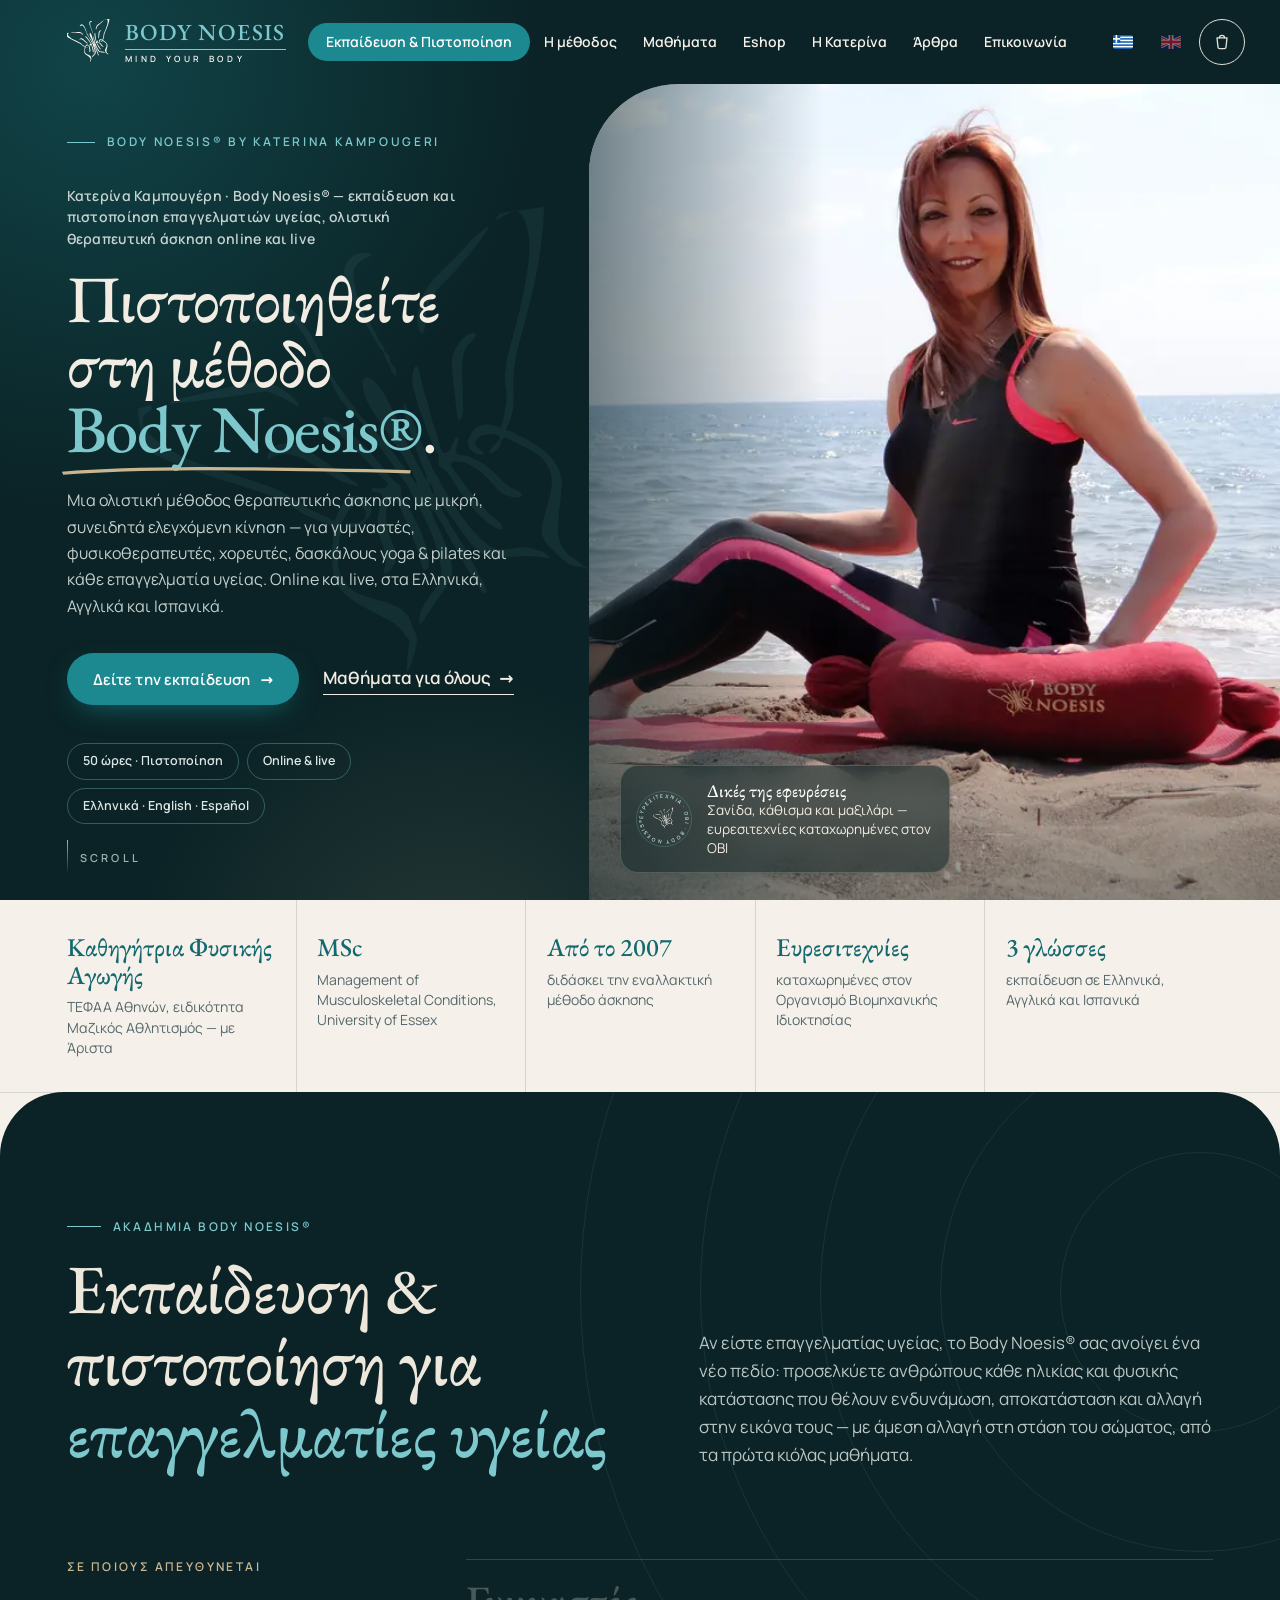
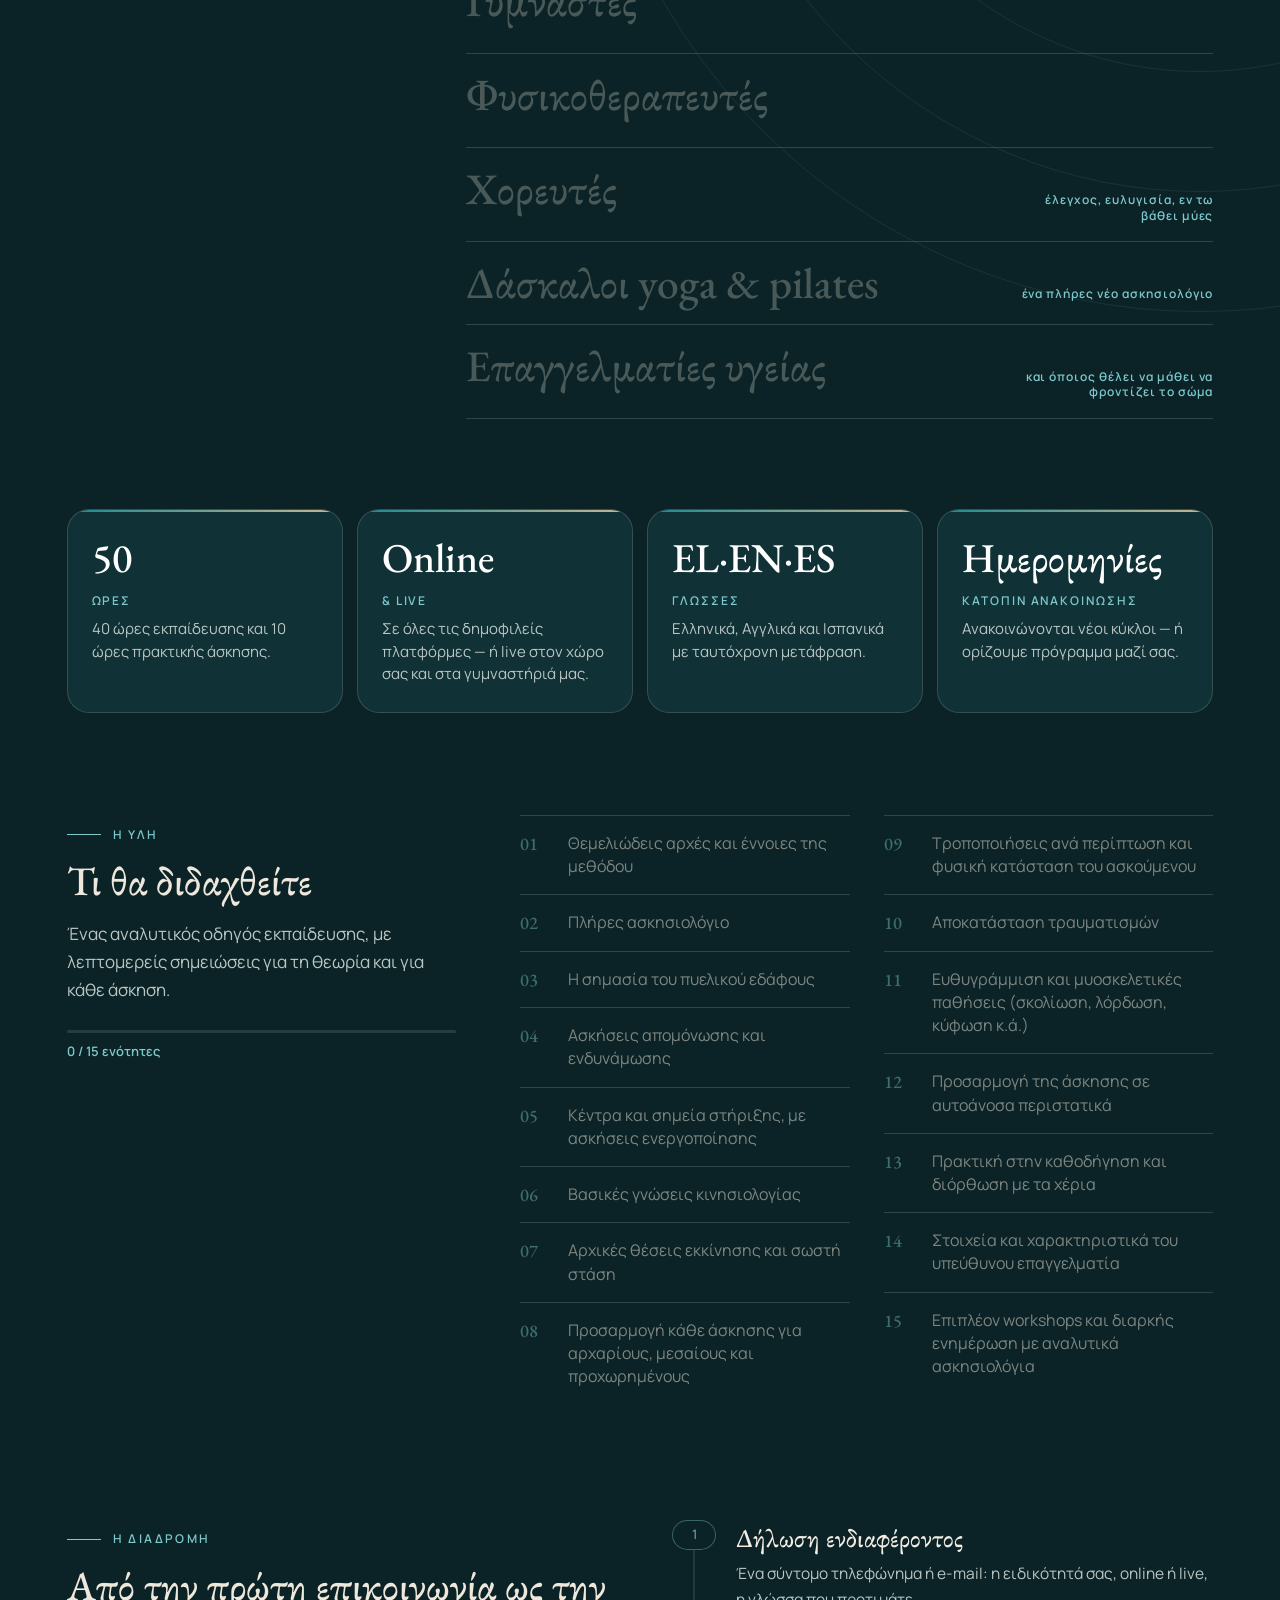
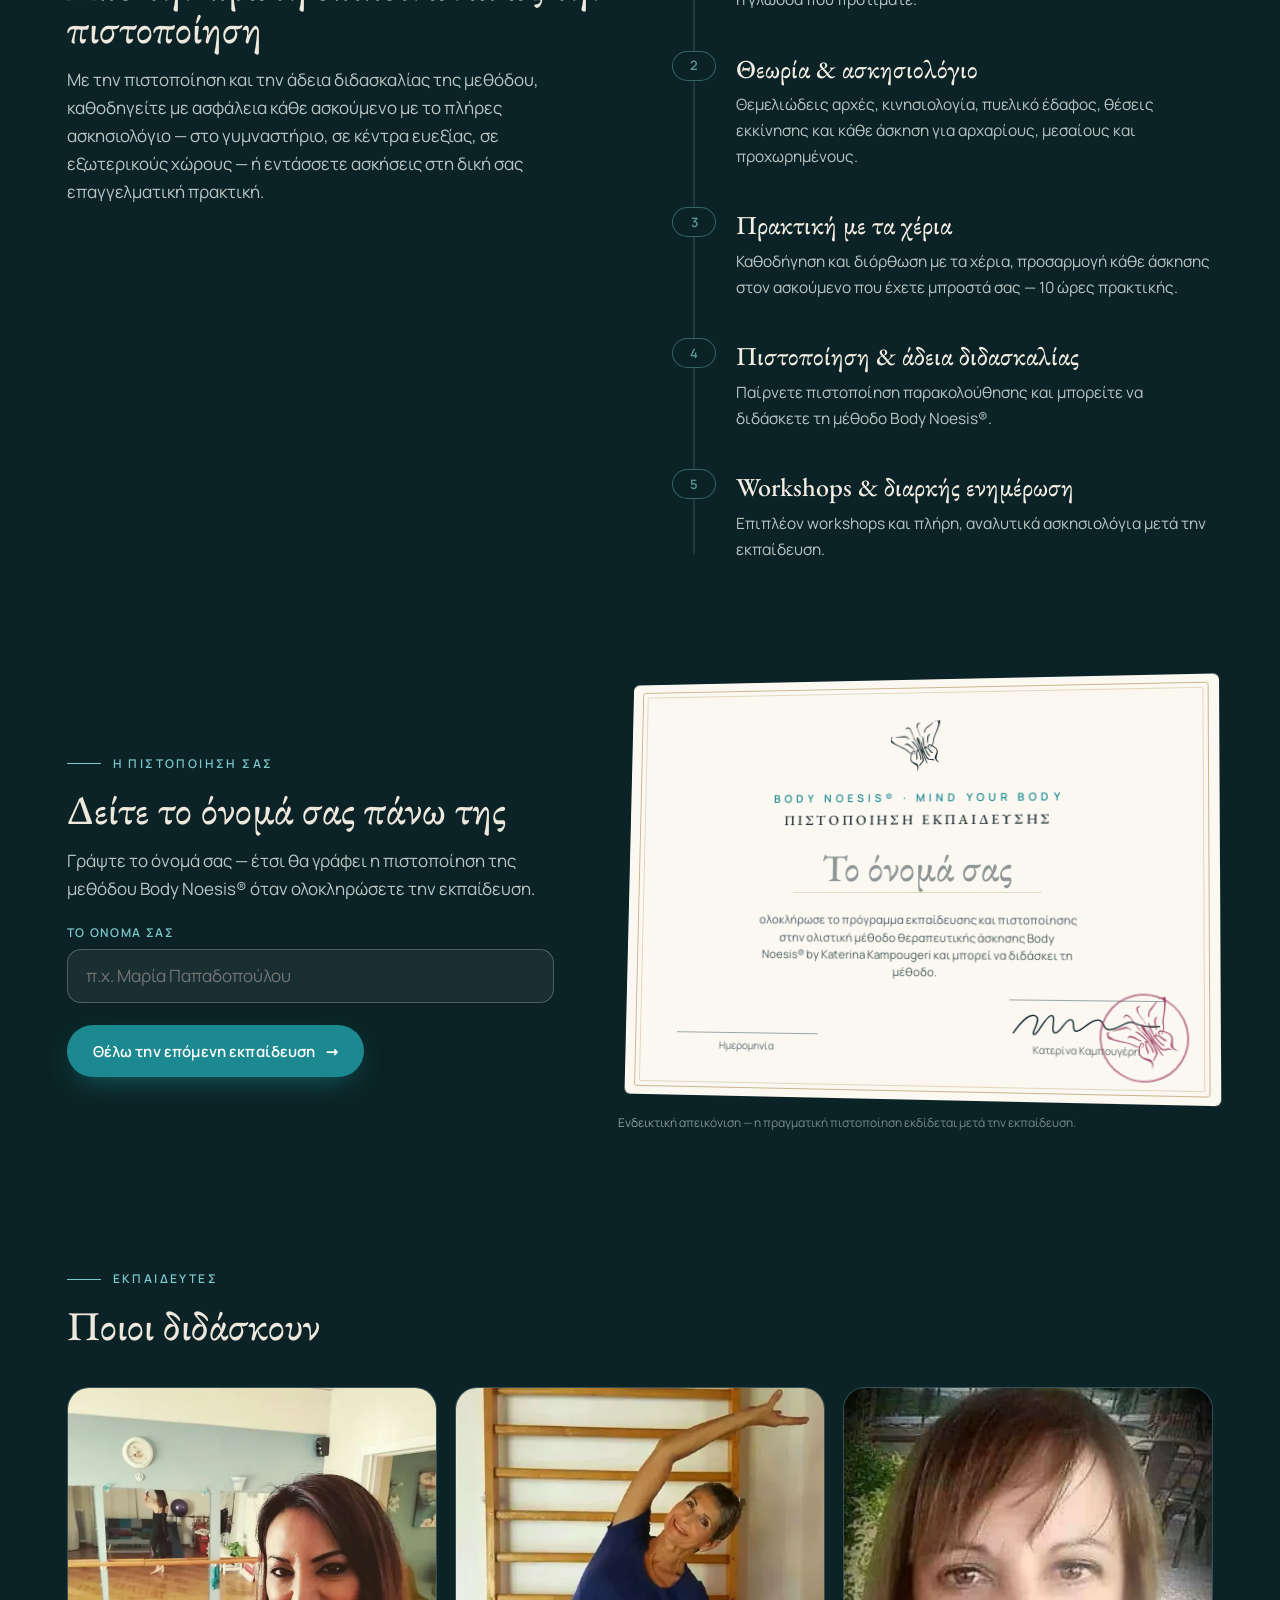
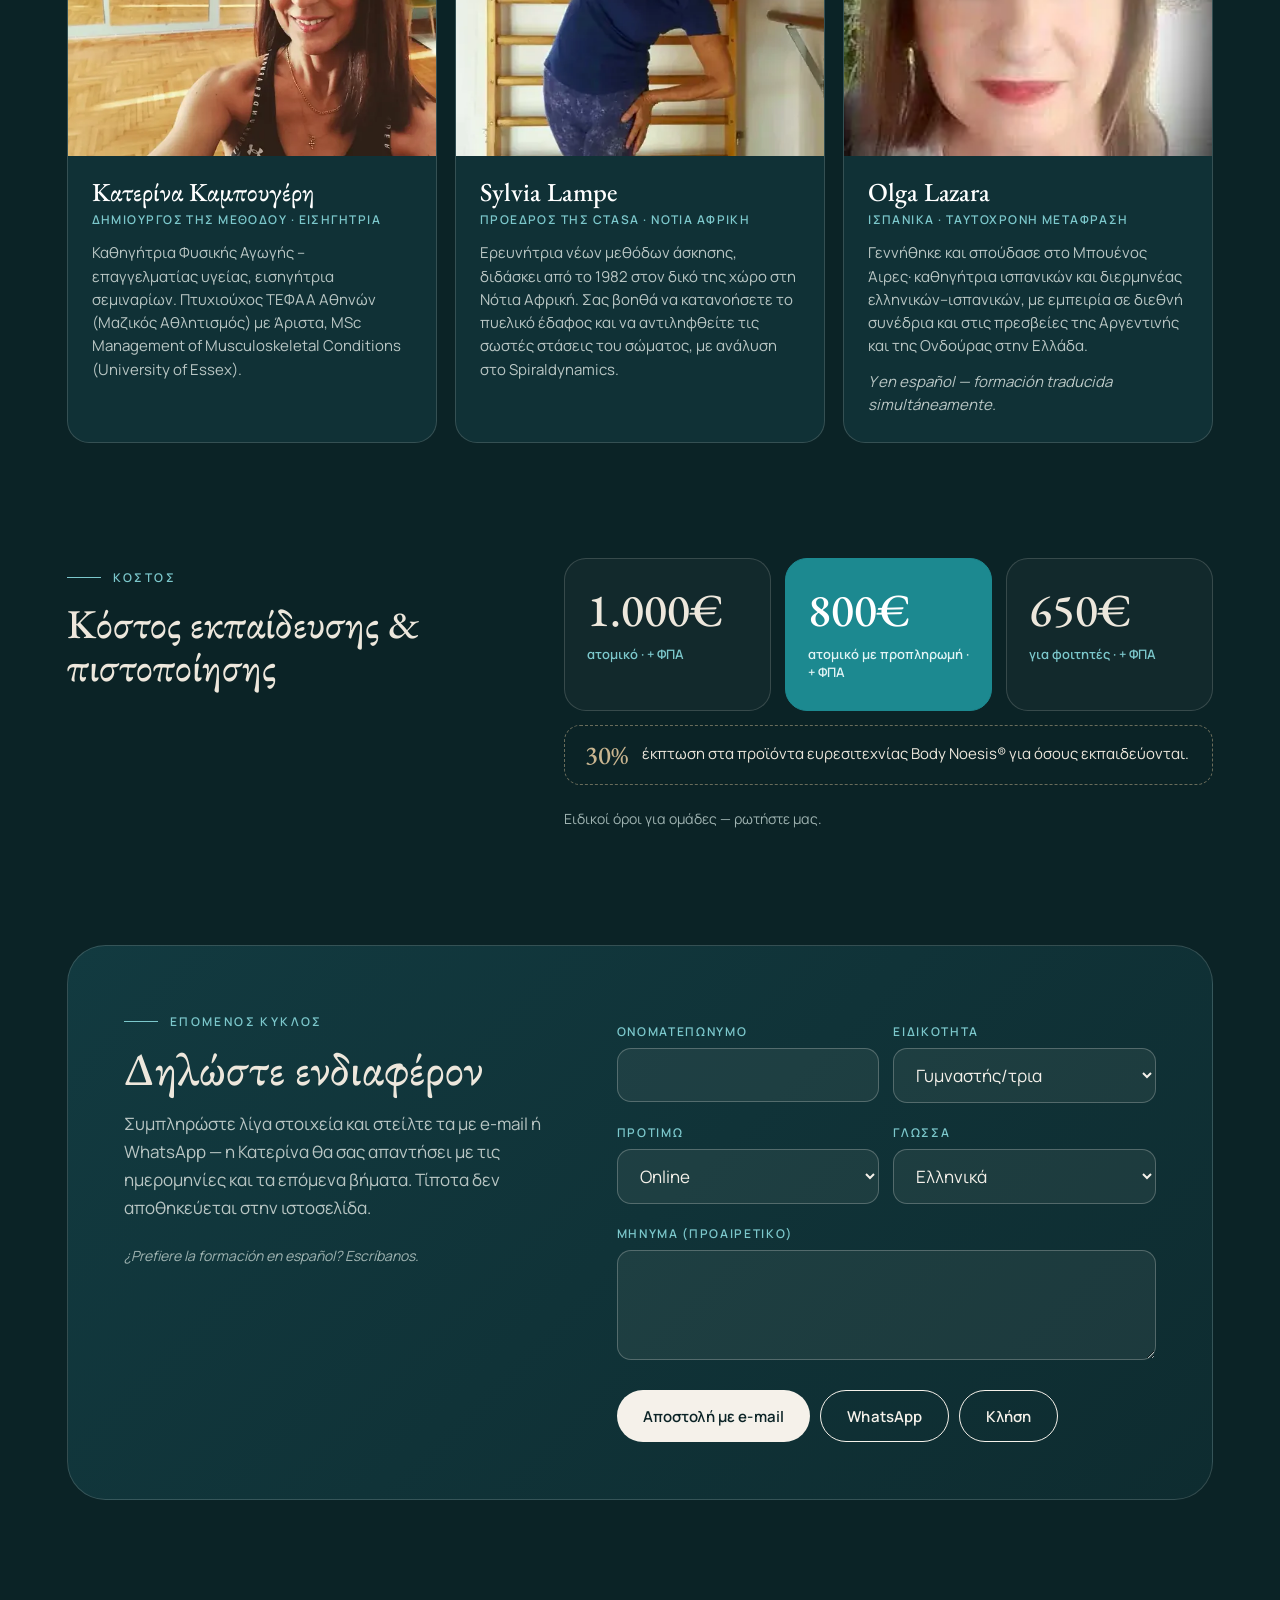
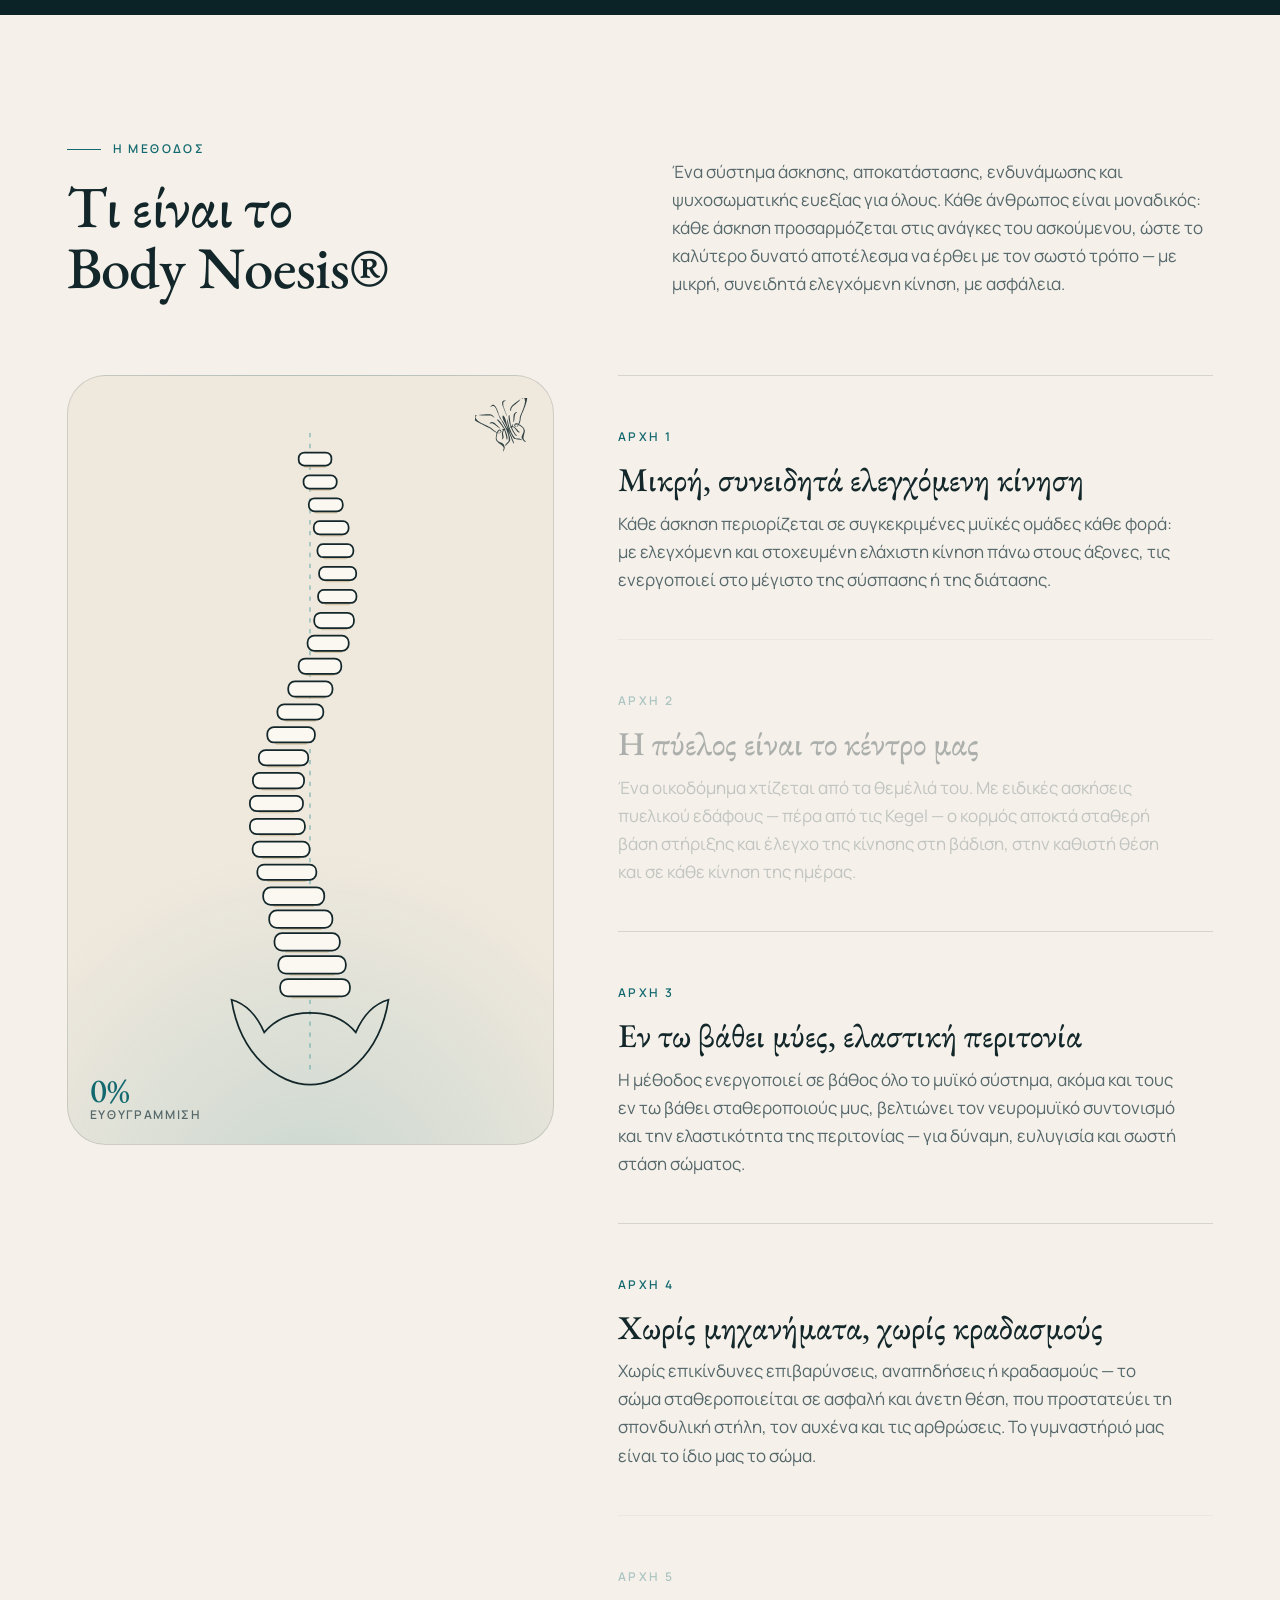
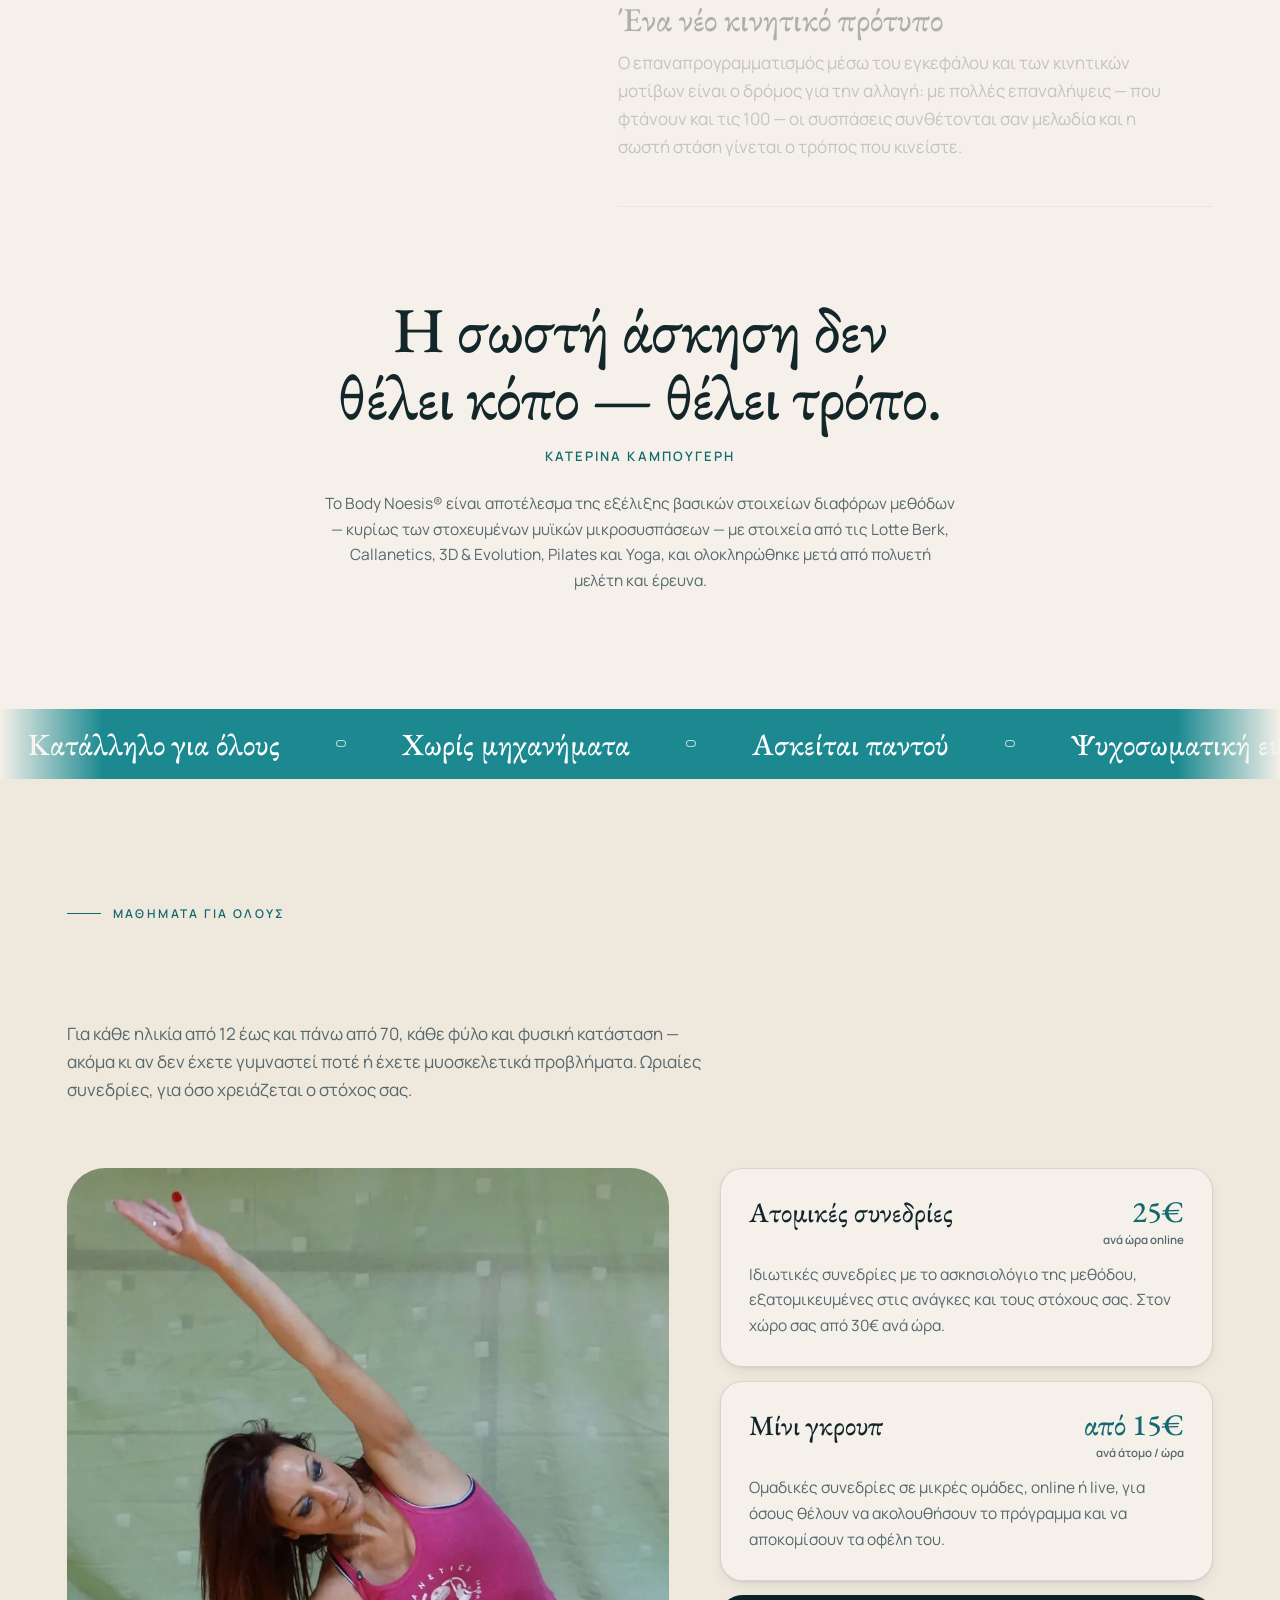
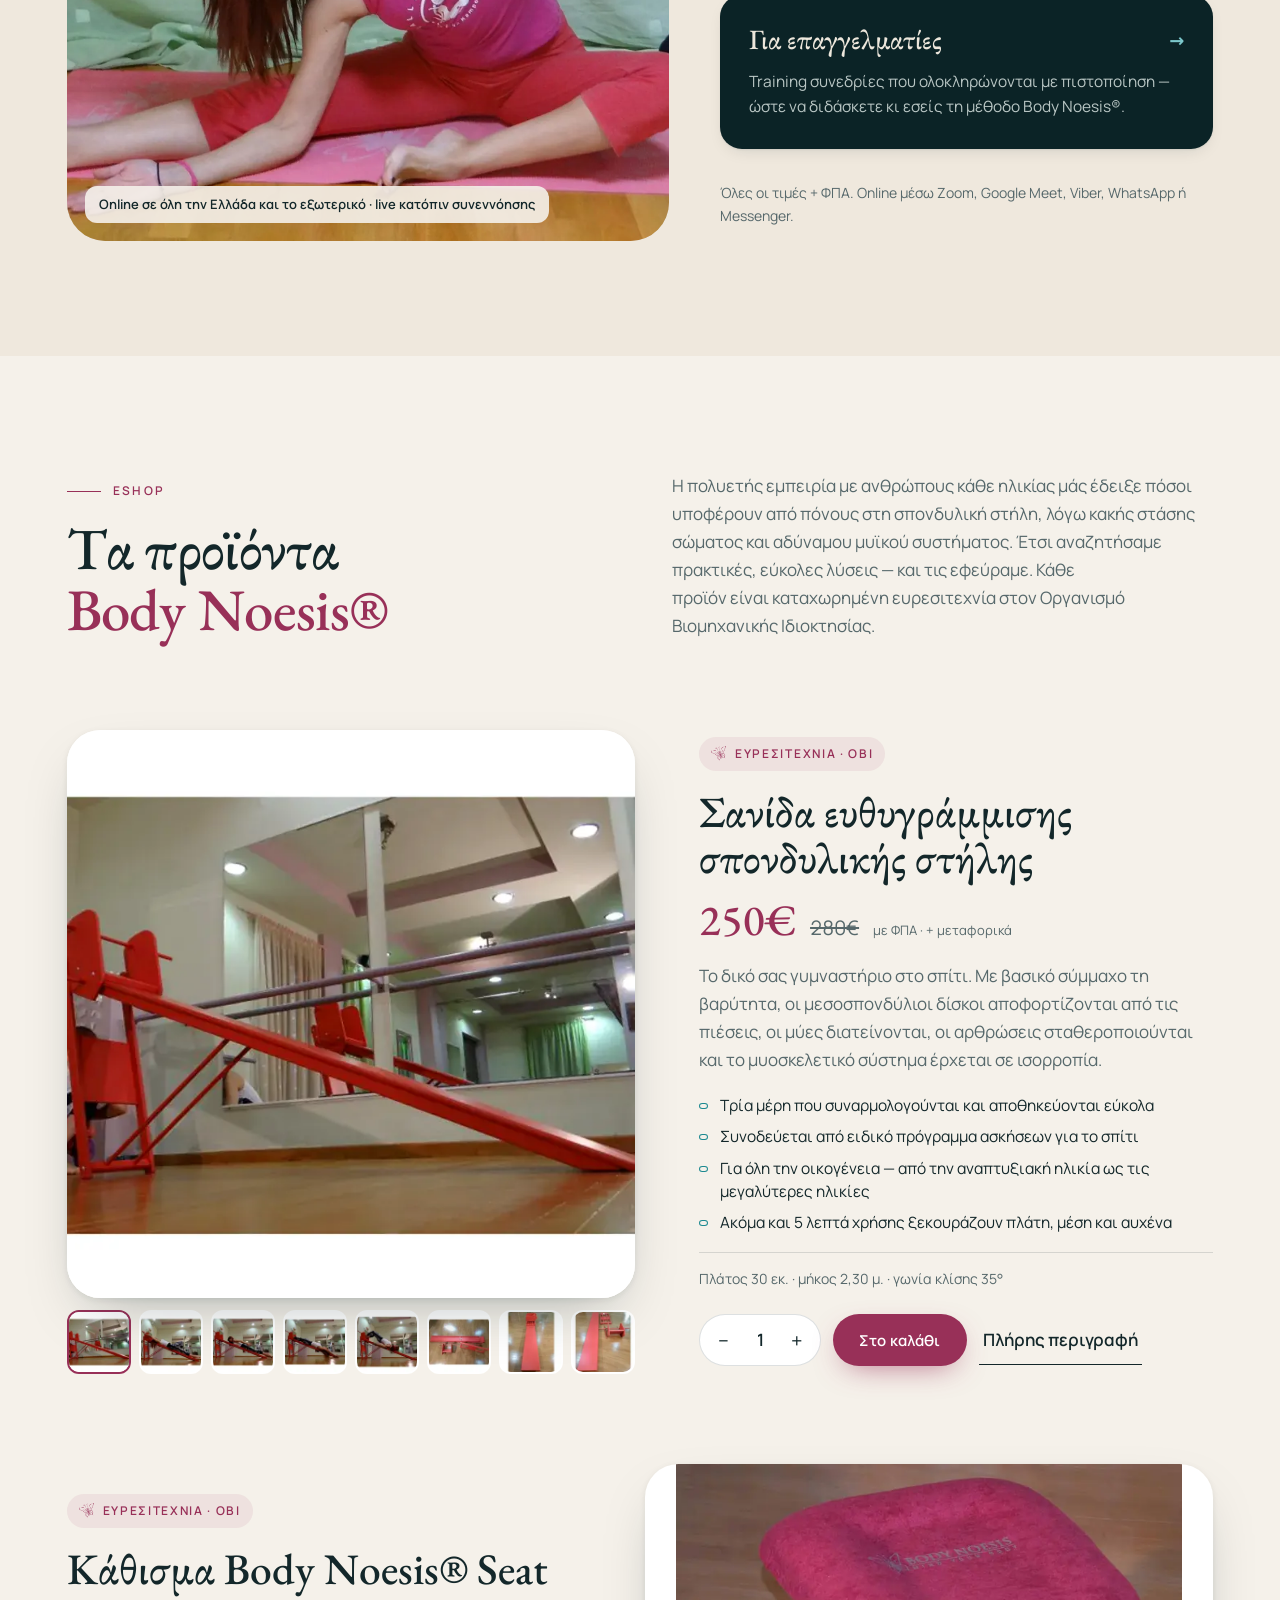
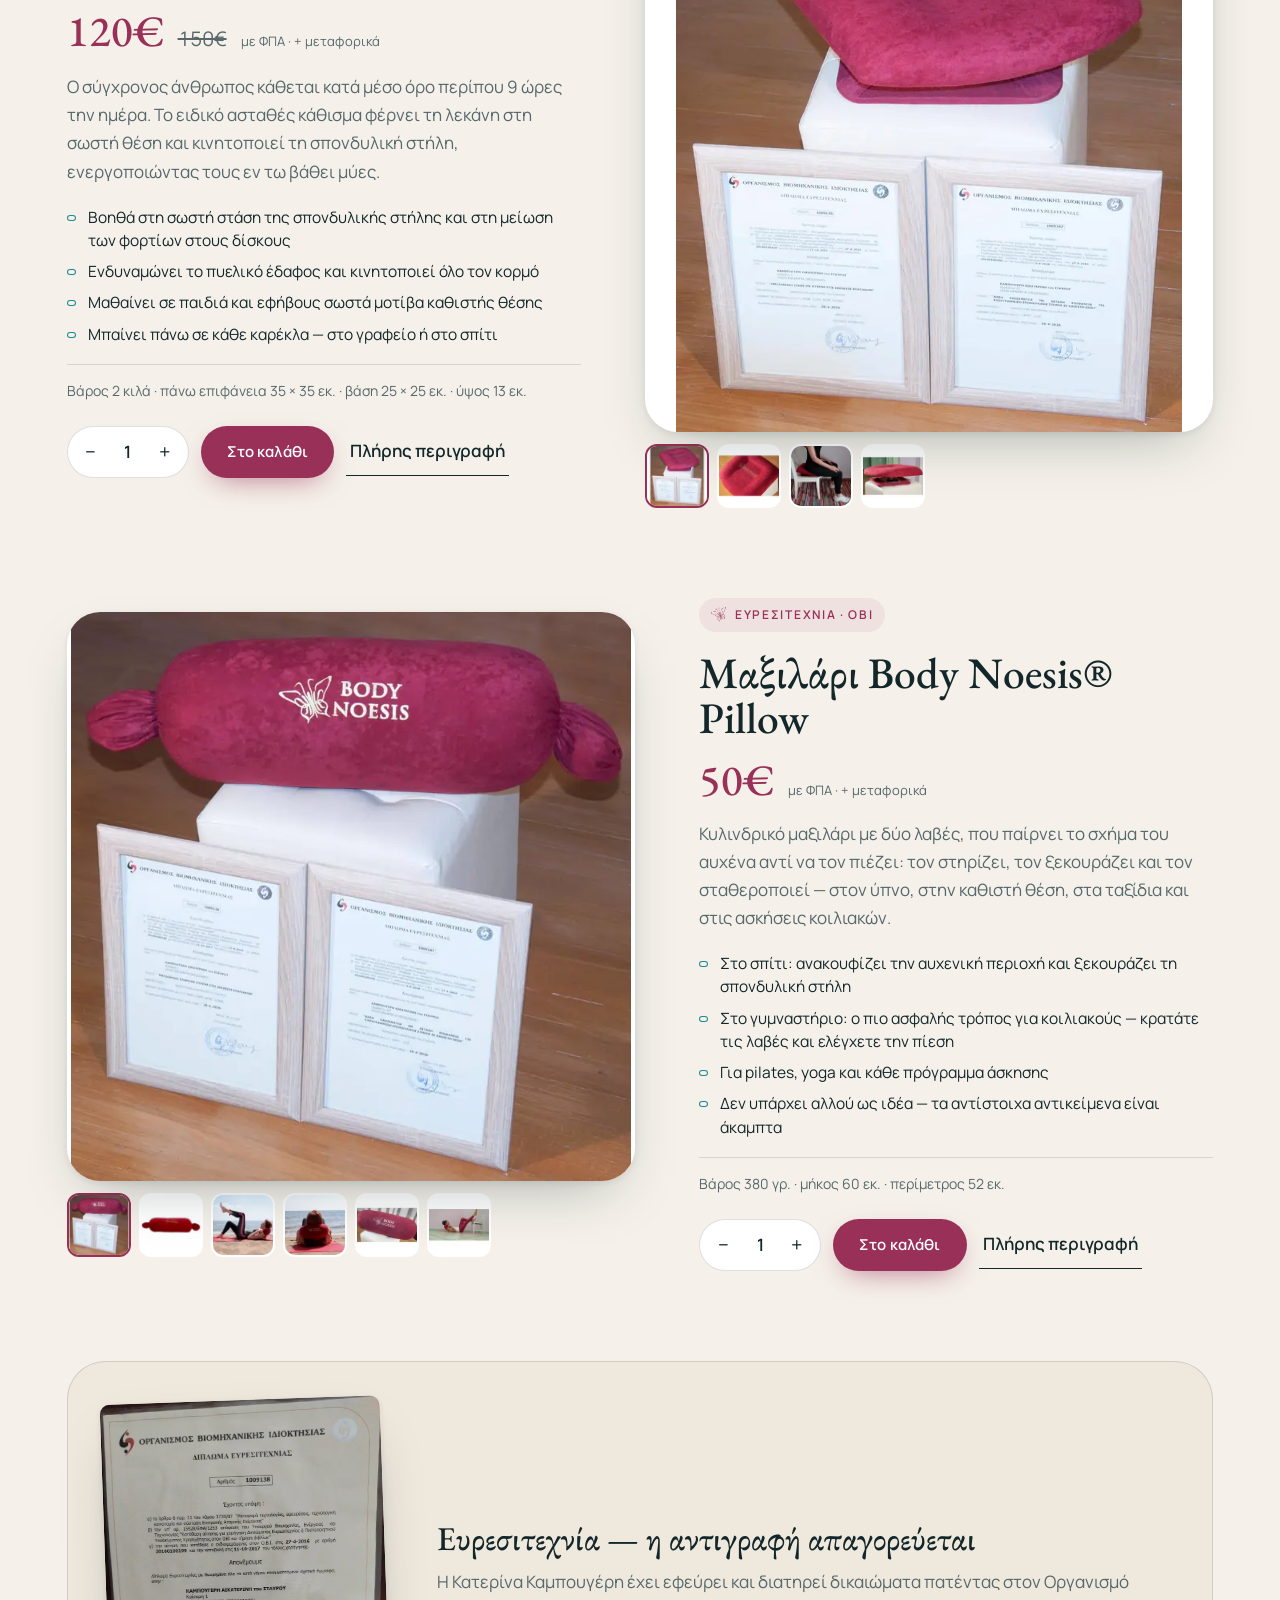
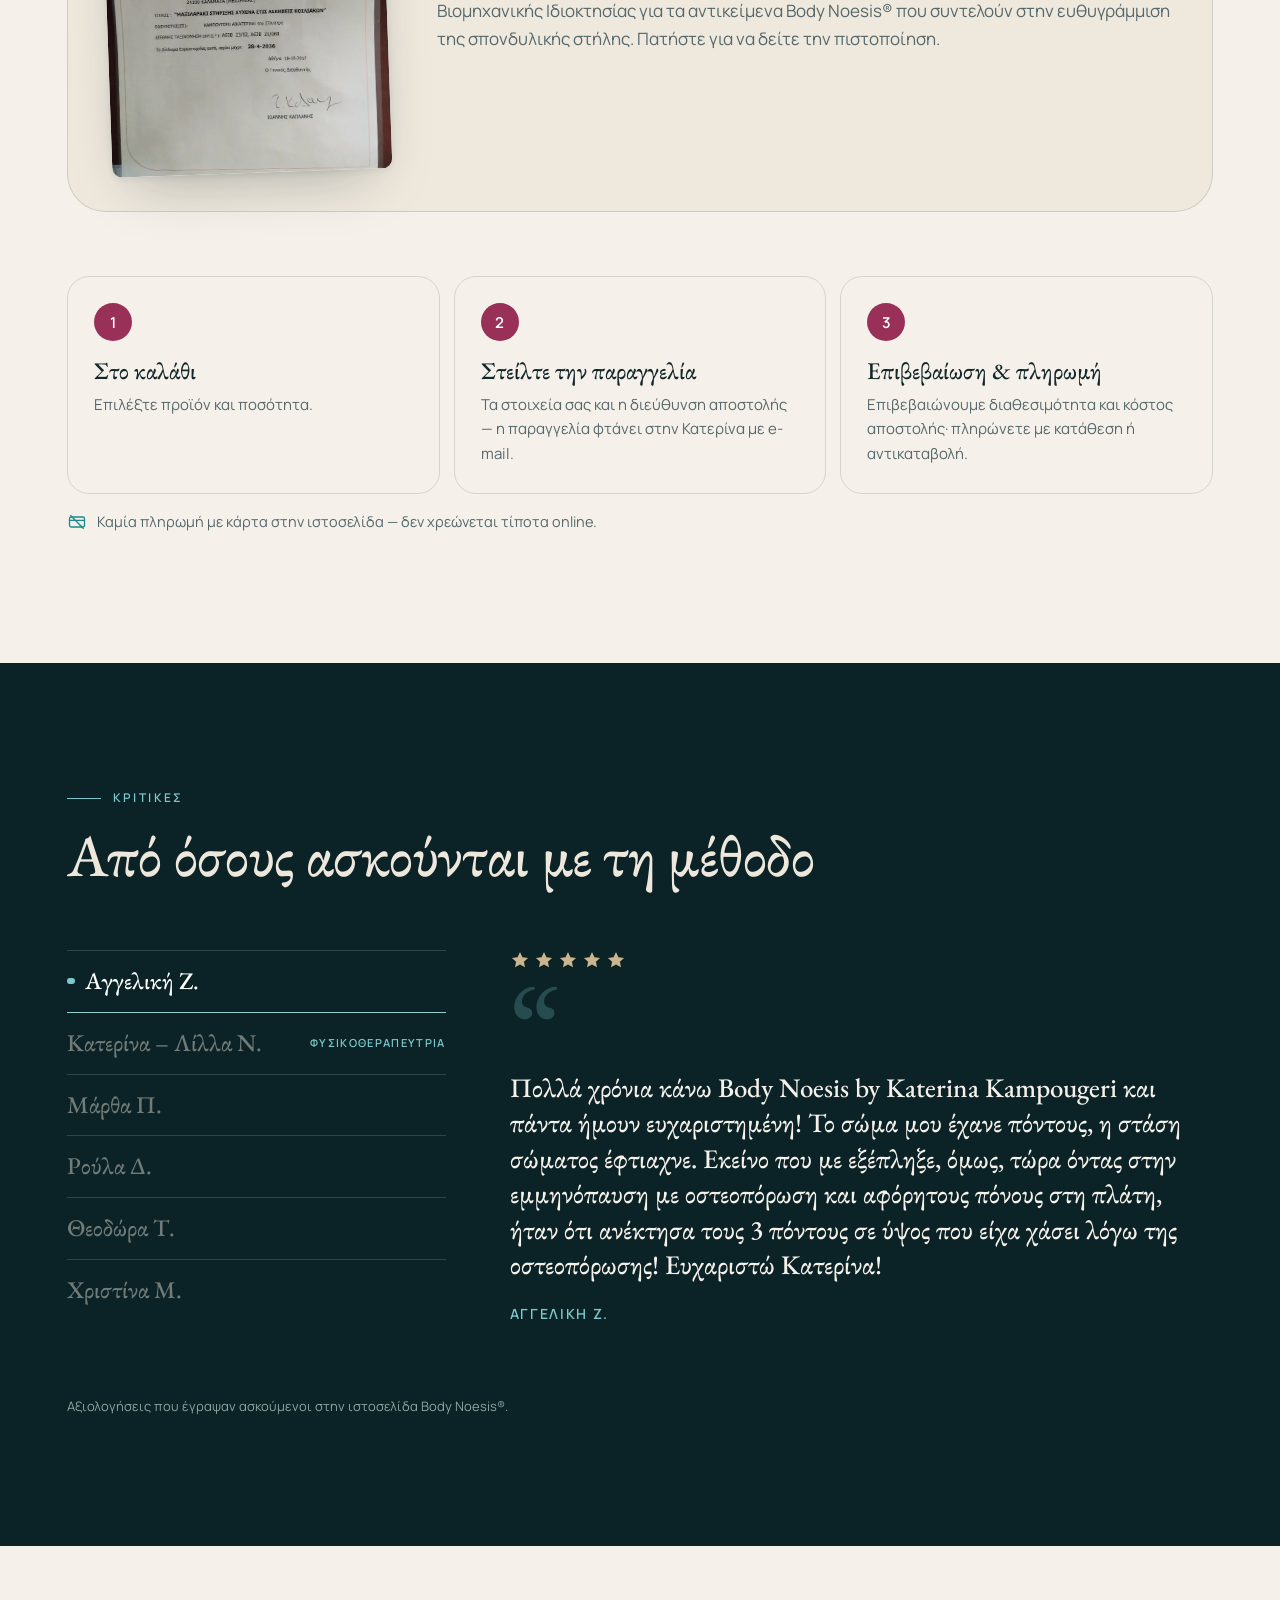
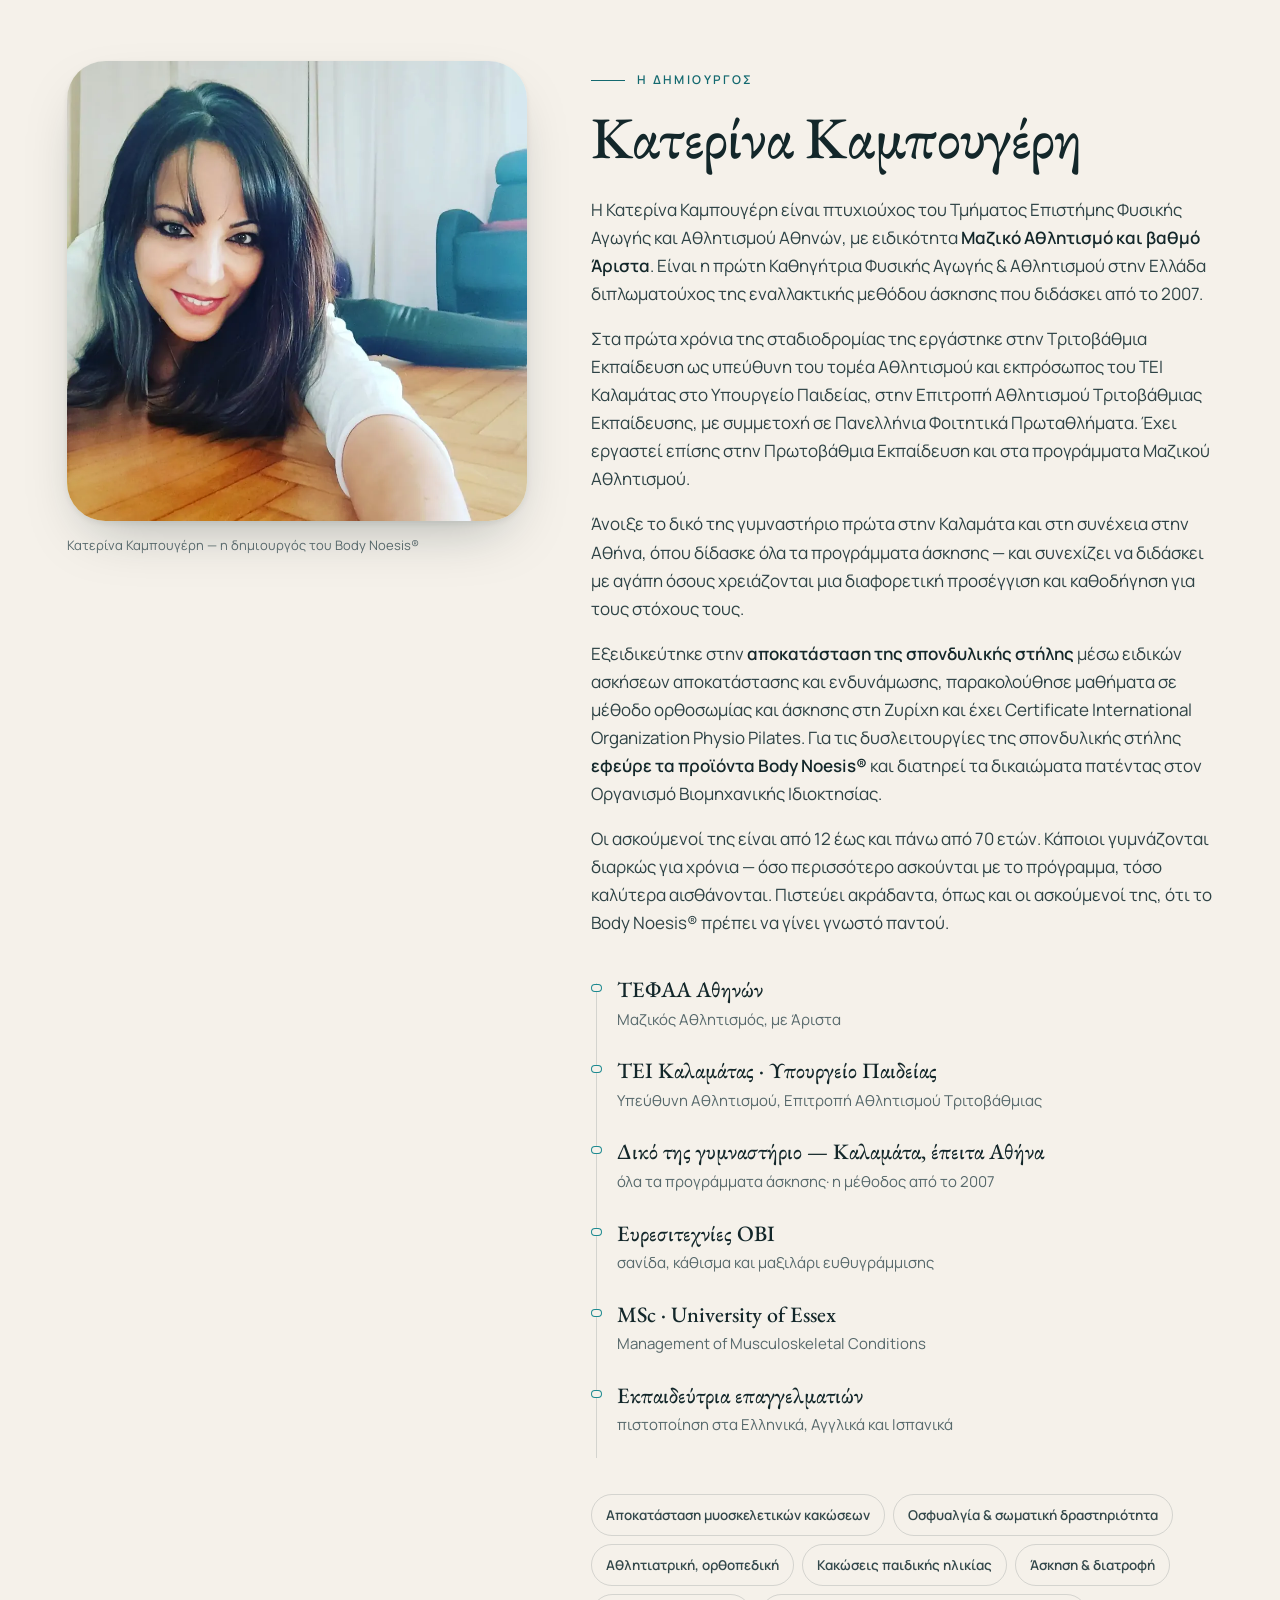
==== index.html @ e97dd477 "Body Noesis® — new site: academy (training & certification), method, eshop with e-mail orders, artic" ====
<!DOCTYPE html>
<html lang="el">
<head>
<meta charset="utf-8">
<meta name="viewport" content="width=device-width,initial-scale=1,viewport-fit=cover">
<title>Body Noesis® εκπαίδευση &amp; πιστοποίηση | Κατερίνα Καμπουγέρη</title>
<!-- advon-icons · favicon.py · made from assets/img/body-noesis-icon.svg · vce3b1644 -->
<link rel="icon" href="favicon.ico?v=ce3b1644" sizes="32x32">
<link rel="icon" href="assets/icons/favicon.svg?v=ce3b1644" type="image/svg+xml">
<link rel="icon" href="assets/icons/favicon-96.png?v=ce3b1644" type="image/png" sizes="96x96">
<link rel="icon" href="assets/icons/favicon-48.png?v=ce3b1644" type="image/png" sizes="48x48">
<link rel="apple-touch-icon" href="assets/icons/apple-touch-icon.png?v=ce3b1644">
<link rel="manifest" href="site.webmanifest?v=ce3b1644">
<!-- /advon-icons -->
<meta name="description" content="Body Noesis® της Κατερίνας Καμπουγέρη: εκπαίδευση &amp; πιστοποίηση για γυμναστές, φυσικοθεραπευτές &amp; επαγγελματίες υγείας, μαθήματα online &amp; live, eshop.">
<meta name="robots" content="index,follow,max-image-preview:large">
<meta name="msvalidate.01" content="B111344056B4F7484DEA53457F44A3C3">
<!-- advon-en -->
<link rel="canonical" href="https://bodynoesis.com/">
<link rel="alternate" hreflang="el" href="https://bodynoesis.com/">
<link rel="alternate" hreflang="en" href="https://bodynoesis.com/en">
<link rel="alternate" hreflang="x-default" href="https://bodynoesis.com/">
<script>try{localStorage.setItem("bn-lang","el")}catch(e){}</script>
<!-- /advon-en -->
<script id="advon-draft-guard">/* Advon: drafts stay out of Google; the real domain is untouched */(function(h){if(/(^|\.)(drafts\.advonmedia\.com|github\.io|netlify\.app)$/.test(h)){var m=document.createElement("meta");m.name="robots";m.content="noindex,nofollow";document.head.appendChild(m)}})(location.hostname)</script>
<meta property="og:url" content="https://bodynoesis.com/">
<meta name="theme-color" content="#0B2326">
<meta name="color-scheme" content="light only">
<meta property="og:type" content="website"><meta property="og:locale" content="el_GR"><meta property="og:locale:alternate" content="en_GB">
<meta property="og:site_name" content="Body Noesis®">
<meta property="og:title" content="Body Noesis® εκπαίδευση &amp; πιστοποίηση | Κατερίνα Καμπουγέρη"><meta property="og:description" content="Body Noesis® της Κατερίνας Καμπουγέρη: εκπαίδευση &amp; πιστοποίηση για γυμναστές, φυσικοθεραπευτές &amp; επαγγελματίες υγείας, μαθήματα online &amp; live, eshop.">
<meta property="og:image" content="https://bodynoesis.com/assets/img/katerina-kampougeri-body-noesis-paralia-maxilari-1600.webp"><meta property="og:image:width" content="1600"><meta property="og:image:height" content="1200">
<meta name="twitter:card" content="summary_large_image">
<script>(function(){var h=document.documentElement;h.classList.add('js');try{if(!sessionStorage.getItem('bn-in')&&!matchMedia('(prefers-reduced-motion:reduce)').matches&&!document.hidden)h.classList.add('bn-intro')}catch(e){}})()</script>
<link rel="preload" href="assets/fonts/eb-garamond-greek-500.woff2" as="font" type="font/woff2" crossorigin>
<style id="advon-fonts">@font-face{font-family:'EB Garamond';font-style:normal;font-weight:500;font-display:swap;src:url(assets/fonts/eb-garamond-greek-500.woff2) format('woff2');unicode-range:U+0370-0377,U+037A-037F,U+0384-038A,U+038C,U+038E-03A1,U+03A3-03FF}
@font-face{font-family:'EB Garamond';font-style:normal;font-weight:500;font-display:swap;src:url(assets/fonts/eb-garamond-latin-500.woff2) format('woff2');unicode-range:U+0000-00FF,U+0131,U+0152-0153,U+02BB-02BC,U+02C6,U+02DA,U+02DC,U+0304,U+0308,U+0329,U+2000-206F,U+20AC,U+2122,U+2191,U+2193,U+2212,U+2215,U+FEFF,U+FFFD}
@font-face{font-family:'Manrope';font-style:normal;font-weight:400;font-display:swap;src:url(assets/fonts/manrope-greek-400.woff2) format('woff2');unicode-range:U+0370-0377,U+037A-037F,U+0384-038A,U+038C,U+038E-03A1,U+03A3-03FF}
@font-face{font-family:'Manrope';font-style:normal;font-weight:400;font-display:swap;src:url(assets/fonts/manrope-latin-400.woff2) format('woff2');unicode-range:U+0000-00FF,U+0131,U+0152-0153,U+02BB-02BC,U+02C6,U+02DA,U+02DC,U+0304,U+0308,U+0329,U+2000-206F,U+20AC,U+2122,U+2191,U+2193,U+2212,U+2215,U+FEFF,U+FFFD}
@font-face{font-family:'Manrope';font-style:normal;font-weight:600;font-display:swap;src:url(assets/fonts/manrope-greek-600.woff2) format('woff2');unicode-range:U+0370-0377,U+037A-037F,U+0384-038A,U+038C,U+038E-03A1,U+03A3-03FF}
@font-face{font-family:'Manrope';font-style:normal;font-weight:600;font-display:swap;src:url(assets/fonts/manrope-latin-600.woff2) format('woff2');unicode-range:U+0000-00FF,U+0131,U+0152-0153,U+02BB-02BC,U+02C6,U+02DA,U+02DC,U+0304,U+0308,U+0329,U+2000-206F,U+20AC,U+2122,U+2191,U+2193,U+2212,U+2215,U+FEFF,U+FFFD}</style>
<style>:root{--paper:#F5F1EA;--paper2:#EFE8DD;--surf:#E7DED0;--ink:#13272A;--mut:#56686B;--teal:#1C8990;--tealt:#13696F;--tealL:#7CC8CC;--deep:#0B2326;--deep2:#103136;--sand:#C9B590;--rasp:#983058;--rasp2:#7C2347;--line:rgba(19,39,42,.14);--lineL:rgba(245,241,234,.16);
--fd:'EB Garamond',Georgia,'Noto Serif',serif;--fb:'Manrope',system-ui,-apple-system,'Segoe UI',sans-serif;
--g:clamp(20px,5.2vw,120px);--gx:max(var(--g),calc((100vw - 1920px)/2));--r:22px;--ease:cubic-bezier(.22,1,.36,1);--sh1:0 1px 2px rgba(11,35,38,.06),0 6px 18px -8px rgba(11,35,38,.18);--sh2:0 2px 6px rgba(11,35,38,.08),0 24px 60px -24px rgba(11,35,38,.35);--sh3:0 40px 90px -40px rgba(11,35,38,.6)}
*,*::before,*::after{box-sizing:border-box}
html{-webkit-text-size-adjust:100%;scroll-behavior:smooth;scroll-padding-top:90px;color-scheme:light only}
html,body{overflow-x:clip}
body{margin:0;background:var(--paper);color:var(--ink);font:400 17px/1.65 var(--fb);-webkit-font-smoothing:antialiased;-moz-osx-font-smoothing:grayscale;text-rendering:optimizeLegibility}
img,video,svg{display:block;max-width:100%}img{height:auto}
a{color:inherit}
button{font:inherit;color:inherit;cursor:pointer}
h1,h2,h3,h4{margin:0;font-weight:500}
p{margin:0 0 1em}
::selection{background:var(--teal);color:#fff}
.wrap{width:calc(100% - 2*var(--g));max-width:1920px;margin:0 auto}
.sk{position:absolute;left:-9999px;top:0}.sk:focus{left:12px;top:12px;z-index:200;background:#fff;padding:10px 14px;border-radius:10px}
.d{font-family:var(--fd);font-weight:500;letter-spacing:-.012em;line-height:1.04;text-wrap:balance}
.kick{display:inline-flex;align-items:center;gap:12px;font:600 12px/1 var(--fb);letter-spacing:.2em;text-transform:uppercase;color:var(--tealt)}
.kick::before{content:"";width:34px;height:1px;background:currentColor;transform-origin:left;transform:scaleX(var(--kx,1));transition:transform .7s var(--ease)}
.on-dark .kick,.kick.l{color:var(--tealL)}
h2.d{font-size:clamp(38px,4.6vw,78px);margin:18px 0 0}
.lead{font-size:clamp(17px,1.25vw,20px);color:var(--mut);max-width:64ch;text-wrap:pretty}
.on-dark{background:var(--deep);color:#EDE7DC}
.on-dark .lead{color:#B9C6C4}
.sec{padding:clamp(80px,9vw,150px) 0;position:relative}
.num{font-variant-numeric:tabular-nums lining-nums}
.btn{display:inline-flex;align-items:center;justify-content:center;gap:10px;min-height:52px;padding:0 26px;border-radius:999px;border:0;background:var(--teal);color:#fff;font:600 15px/1 var(--fb);letter-spacing:.01em;text-decoration:none;position:relative;overflow:hidden;isolation:isolate;transition:transform .25s var(--ease),background .25s,box-shadow .25s;box-shadow:0 10px 30px -12px rgba(28,137,144,.8)}
.btn::after{content:"";position:absolute;inset:0;background:linear-gradient(100deg,transparent 30%,rgba(255,255,255,.28) 50%,transparent 70%);transform:translateX(-120%);z-index:-1}
.btn:active{transform:scale(.97)}
.btn.sec2{background:transparent;color:inherit;border:1px solid currentColor;box-shadow:none}
.btn.rasp{background:var(--rasp);box-shadow:0 10px 30px -12px rgba(152,48,88,.75)}
.btn.light{background:#F5F1EA;color:var(--deep);box-shadow:none}
@media (hover:hover){.btn:hover{transform:translateY(-2px)}.btn:hover::after{transform:translateX(120%);transition:transform .8s var(--ease)}.btn.sec2:hover{background:rgba(28,137,144,.08)}}
.tl{display:inline-flex;align-items:center;gap:8px;font-weight:600;text-decoration:none;border-bottom:1px solid currentColor;padding-bottom:2px}
.tl span{transition:transform .25s var(--ease)}@media (hover:hover){.tl:hover span{transform:translateX(4px)}}
/* ---------- header */
.hd{position:fixed;inset:0 0 auto;z-index:60;height:84px;display:flex;align-items:center;transition:background .35s,box-shadow .35s,height .35s;color:#F5F1EA}
.hd::before{content:"";position:absolute;inset:0;background:rgba(245,241,234,.9);backdrop-filter:saturate(1.4) blur(14px);-webkit-backdrop-filter:saturate(1.4) blur(14px);opacity:0;transition:opacity .35s;box-shadow:0 1px 0 var(--line)}
.hd.solid{color:var(--ink);height:72px}.hd.solid::before{opacity:1}
.hd .wrap{display:flex;align-items:center;gap:22px;position:relative}
.brand{display:flex;align-items:center;gap:12px;text-decoration:none;flex:none}
.brand svg{width:46px;height:46px;color:currentColor;transition:transform .8s var(--ease)}
.hd.solid .brand svg{color:var(--ink)}
.wm{display:flex;flex-direction:column;line-height:1}
.wm b{font:500 23px/1 var(--fd);letter-spacing:.06em;color:var(--tealL);padding-bottom:5px;border-bottom:1px solid currentColor}
.hd.solid .wm b{color:var(--teal)}
.wm i{font:600 8.6px/1 var(--fb);font-style:normal;letter-spacing:.42em;margin-top:5px}
.nav{display:flex;gap:2px;margin-left:auto;align-items:center}
.nav a{font:600 14px/1 var(--fb);text-decoration:none;padding:12px 12px;border-radius:999px;position:relative;white-space:nowrap}
.nav a::after{content:"";position:absolute;left:12px;right:12px;bottom:6px;height:1px;background:currentColor;transform:scaleX(0);transform-origin:left;transition:transform .35s var(--ease)}
@media (hover:hover){.nav a:hover::after{transform:scaleX(1)}}
.nav a.acad{background:var(--teal);color:#fff;padding:12px 18px}.nav a.acad::after{display:none}
.hdr{display:flex;align-items:center;gap:6px}
.cartb{position:relative;width:46px;height:46px;border-radius:50%;border:1px solid currentColor;background:transparent;display:grid;place-items:center;opacity:.92}
.cartb svg{width:20px;height:20px}
.cartb .cn{position:absolute;top:-4px;right:-4px;min-width:20px;height:20px;padding:0 5px;border-radius:10px;background:var(--rasp);color:#fff;font:700 11px/20px var(--fb);text-align:center;transform:scale(0);transition:transform .35s cubic-bezier(.34,1.56,.64,1)}
.cartb .cn.on{transform:scale(1)}
.cartb.bump{animation:bump .5s cubic-bezier(.34,1.56,.64,1)}@keyframes bump{40%{transform:scale(1.18)}}
.flags{display:flex;gap:4px}
.flags button{width:44px;height:44px;border:0;background:transparent;border-radius:50%;display:grid;place-items:center;opacity:.55;transition:opacity .2s}
.flags button[aria-pressed=true]{opacity:1}
.fl{display:block;width:20px;height:14px;overflow:hidden;line-height:0;border-radius:2px;box-shadow:0 0 0 1px rgba(0,0,0,.12)}
.fl svg{display:block;width:100%;height:100%}
.burger{display:none;width:46px;height:46px;border:1px solid currentColor;border-radius:50%;background:transparent;position:relative}
.burger i{position:absolute;left:14px;right:14px;height:1.5px;background:currentColor;transition:transform .35s var(--ease),opacity .2s}
.burger i:nth-child(1){top:17px}.burger i:nth-child(2){top:22px}.burger i:nth-child(3){top:27px}
.mm{position:fixed;inset:0;z-index:90;background:var(--deep);color:#F5F1EA;display:flex;flex-direction:column;padding:96px var(--g) 40px;transform:translateY(-100%);transition:transform .55s var(--ease);visibility:hidden}
.mm.open{transform:none;visibility:visible}
.mm a{font:500 clamp(30px,8vw,44px)/1.25 var(--fd);text-decoration:none;padding:6px 0;border-bottom:1px solid var(--lineL)}
.mm .x{position:absolute;top:18px;right:var(--g);width:50px;height:50px;border-radius:50%;border:1px solid rgba(245,241,234,.5);background:transparent;color:#F5F1EA;font-size:26px;line-height:1}
.mm .mmf{margin-top:auto;display:flex;gap:10px;align-items:center;flex-wrap:wrap}
@media (max-width:1220px){.nav{display:none}.burger{display:block}.hdr{margin-left:auto}}
@media (max-width:520px){.wm i{display:none}.wm b{font-size:19px;border:0;padding:0}.brand svg{width:38px;height:38px}.hd .flags{display:none}.hd{height:70px}}
/* ---------- intro (vertebrae align, page opens) */
#intro{position:fixed;inset:0;z-index:300;pointer-events:none;display:none}
html.bn-intro #intro{display:block;pointer-events:auto}
#intro .bd{position:absolute;left:0;right:0;height:calc(100%/7 + 1px);background:var(--deep);transition:transform .9s cubic-bezier(.76,0,.24,1)}
#intro .vb{position:absolute;left:50%;top:50%;width:min(96px,18vw);height:46%;transform:translate(-50%,-50%)}
#intro .vb i{position:absolute;left:0;width:100%;height:calc(100%/7*.7);border-radius:40%/60%;border:1.5px solid var(--tealL);background:rgba(124,200,204,.08);transform:translateX(var(--x));transition:transform .9s cubic-bezier(.34,1.3,.5,1),background .5s}
#intro .ibf{position:absolute;left:50%;top:calc(27% - 70px);width:84px;height:84px;margin-left:-42px;color:#F5F1EA;opacity:0;transform:translateY(10px) scale(.8);transition:opacity .6s,transform .8s var(--ease)}
#intro .iw{position:absolute;left:0;right:0;top:calc(73% + 10px);text-align:center;color:#F5F1EA;opacity:0;transition:opacity .6s .1s}
#intro .iw b{display:block;font:500 28px/1 var(--fd);letter-spacing:.12em;color:var(--tealL)}#intro .iw small{display:block;margin-top:10px;font:600 10px/1 var(--fb);letter-spacing:.44em}
#intro.al .vb i{transform:none;background:rgba(124,200,204,.22)}
#intro.bf .ibf{opacity:1;transform:none}#intro.bf .iw{opacity:1}
#intro.go .bd:nth-child(odd){transform:translateX(-101%)}#intro.go .bd:nth-child(even){transform:translateX(101%)}
#intro.go .vb,#intro.go .ibf,#intro.go .iw{opacity:0;transition:opacity .35s}
/* ---------- hero */
.hero{position:relative;min-height:max(640px,100svh);display:grid;grid-template-columns:minmax(0,46fr) minmax(0,54fr);background:var(--deep);color:#F2ECE2;overflow:clip}
.hero-t{position:relative;z-index:2;padding:calc(84px + clamp(30px,5vh,70px)) clamp(28px,4vw,72px) clamp(40px,6vh,80px) var(--gx);display:flex;flex-direction:column;justify-content:center}
.hero-t .ey{font:600 12px/1.4 var(--fb);letter-spacing:.22em;text-transform:uppercase;color:var(--tealL);display:flex;align-items:center;gap:12px}
.hero-t .ey::before{content:"";width:28px;height:1px;background:currentColor}
.hero h1{font:600 14px/1.55 var(--fb);letter-spacing:.02em;color:#C7D3D1;margin:22px 0 0;max-width:46ch}
.hero .disp{font-family:var(--fd);font-weight:500;font-size:clamp(46px,5.2vw,96px);line-height:.98;letter-spacing:-.02em;margin:16px 0 0;text-wrap:balance}
.hero .disp em{font-style:normal;color:var(--tealL);position:relative;white-space:nowrap}
.hero .disp em svg{position:absolute;left:-2%;right:-2%;bottom:-.08em;width:104%;height:.22em;overflow:visible}
.hero .disp em path{stroke:var(--sand);stroke-width:2.2;fill:none;stroke-dasharray:1;stroke-dashoffset:1;transition:stroke-dashoffset 1.2s .9s var(--ease)}
.hero.in .disp em path{stroke-dashoffset:0}
.hero .sub{margin:26px 0 0;font-size:clamp(16px,1.15vw,19px);color:#C3CFCD;max-width:52ch;text-wrap:pretty}
.hero .cta{display:flex;align-items:center;gap:24px;flex-wrap:wrap;margin-top:34px}
.hero .chips{display:flex;flex-wrap:wrap;gap:8px;margin-top:38px;padding:0;list-style:none}
.hero .chips li{font:600 12.5px/1 var(--fb);padding:11px 15px;border-radius:999px;border:1px solid rgba(124,200,204,.35);color:#DCE6E4}
.w{display:inline-block;overflow:hidden;vertical-align:top;padding-bottom:.08em;margin-bottom:-.08em}
.w>span{display:inline-block;transform:translateY(105%);transition:transform 1s var(--ease);transition-delay:calc(var(--i)*70ms + .2s)}
.hero.in .w>span{transform:none}
.hero .fade{opacity:0;transform:translateY(14px);transition:opacity .8s var(--ease),transform .8s var(--ease);transition-delay:calc(var(--d,0)*1ms + .5s)}
.hero.in .fade{opacity:1;transform:none}
.hero-p{position:relative;z-index:1;margin-top:84px;border-top-left-radius:clamp(40px,7vw,140px);overflow:hidden;background:#173a3f}
.hero-p picture,.hero-p img{display:block;width:100%;height:100%}
.hero-p img{object-fit:cover;object-position:72% 34%;transform:scale(1.08);transition:transform 2.4s var(--ease)}
.hero.in .hero-p img{transform:scale(1);animation:kb 26s 2.4s ease-in-out infinite alternate}
@keyframes kb{to{transform:scale(1.045) translate(-.8%,-.5%)}}
.hero-p::after{content:"";position:absolute;inset:0;background:linear-gradient(90deg,rgba(11,35,38,.55),rgba(11,35,38,0) 34%),linear-gradient(0deg,rgba(11,35,38,.45),transparent 30%);pointer-events:none}
.hero-card{position:absolute;left:clamp(18px,2.4vw,36px);bottom:clamp(18px,3vh,36px);z-index:3;display:flex;gap:14px;align-items:center;max-width:330px;padding:14px 18px 14px 14px;border-radius:18px;background:rgba(11,35,38,.55);backdrop-filter:blur(12px);-webkit-backdrop-filter:blur(12px);border:1px solid rgba(245,241,234,.18);color:#F2ECE2;text-decoration:none;font-size:13.5px;line-height:1.4;box-shadow:var(--sh2);animation:bob 6s ease-in-out infinite}
.hero-card b{display:block;font:500 18px/1.2 var(--fd);color:#fff}
.hero-card .seal{flex:none;width:58px;height:58px}
@keyframes bob{50%{transform:translateY(-6px)}}
.hero-spine{position:absolute;left:calc(var(--gx) - 2px);top:0;bottom:0;width:1px;z-index:1;opacity:.5;pointer-events:none}
.hero-bg{position:absolute;inset:0;z-index:0;pointer-events:none;overflow:hidden}
.hero-bg .o{position:absolute;border-radius:50%;filter:none}
.hero-bg .o1{width:70vmax;height:70vmax;left:-28vmax;top:-30vmax;background:radial-gradient(closest-side,rgba(28,137,144,.32),transparent);animation:dr1 28s ease-in-out infinite alternate}
.hero-bg .o2{width:50vmax;height:50vmax;left:10vmax;bottom:-32vmax;background:radial-gradient(closest-side,rgba(201,181,144,.14),transparent);animation:dr2 34s ease-in-out infinite alternate}
@keyframes dr1{to{transform:translate(8vmax,6vmax)}}@keyframes dr2{to{transform:translate(-6vmax,-5vmax)}}
.hero-bg .bfw{position:absolute;right:56%;top:52%;width:min(36vw,520px);color:rgba(124,200,204,.07);transform:translate(10%,-50%) rotate(-8deg)}
.hero .scroll{position:absolute;left:var(--gx);bottom:26px;z-index:3;font:600 11px/1 var(--fb);letter-spacing:.3em;color:#9fb3b1;display:flex;align-items:center;gap:12px;text-transform:uppercase;transition:opacity .4s}
.hero .scroll i{width:1px;height:34px;background:linear-gradient(var(--tealL),transparent);animation:sc 2.2s ease-in-out infinite}
@keyframes sc{0%{transform:scaleY(0);transform-origin:top}50%{transform:scaleY(1);transform-origin:top}51%{transform-origin:bottom}100%{transform:scaleY(0);transform-origin:bottom}}
@media (max-width:1000px){
 .hero{grid-template-columns:1fr;min-height:0}
 .hero-p{order:-1;margin-top:70px;border-radius:0;aspect-ratio:4/3;height:auto}
 .hero-p img{object-position:50% 50%;animation:none!important;transform:none!important}
 .hero-p::after{background:linear-gradient(0deg,var(--deep),rgba(11,35,38,0) 26%)}
 .hero-t{padding:10px var(--g) 64px;margin-top:-34px}
 .hero-card{left:auto;right:12px;bottom:auto;top:12px;max-width:250px;padding:10px 12px;font-size:12px;animation:none}
 .hero-card .seal{width:44px;height:44px}.hero-card b{font-size:15px}
 .hero .scroll,.hero-spine{display:none}
}
@media (max-width:520px){.hero-card{display:none}.hero .disp{font-size:clamp(40px,11.4vw,56px)}}
/* ---------- proof */
.proof{border-bottom:1px solid var(--line);background:var(--paper)}
.proof ul{list-style:none;margin:0;padding:0;display:grid;grid-template-columns:repeat(5,minmax(0,1fr))}
.proof li{padding:34px clamp(14px,1.6vw,28px);border-left:1px solid var(--line);opacity:0;transform:translateY(16px) rotateX(-40deg);transform-origin:50% 100%;transition:opacity .6s,transform .8s var(--ease);transition-delay:calc(var(--i)*70ms)}
.proof li:first-child{border-left:0;padding-left:0}
.proof.in li{opacity:1;transform:none}
.proof b{display:block;font:500 clamp(24px,2vw,32px)/1.08 var(--fd);color:var(--tealt)}
.proof span{display:block;margin-top:8px;font-size:14px;color:var(--mut);line-height:1.45}
@media (max-width:1000px){.proof ul{grid-template-columns:repeat(2,minmax(0,1fr))}.proof li{border-left:0;border-top:1px solid var(--line);padding:24px 14px 24px 0}.proof li:first-child{grid-column:1/-1}}
/* ---------- academy */
.acad{background:var(--deep);color:#EDE7DC;border-radius:clamp(36px,5vw,72px) clamp(36px,5vw,72px) 0 0;margin-top:-1px;overflow:clip;position:relative}
.acad .amb{position:absolute;inset:0;pointer-events:none;overflow:hidden}
.acad .amb i{position:absolute;border-radius:50%;border:1px solid rgba(124,200,204,.1)}
.a-head{display:grid;grid-template-columns:minmax(0,1.05fr) minmax(0,.95fr);gap:clamp(30px,5vw,96px);align-items:end}
.a-head h2{font-size:clamp(42px,5.4vw,96px)}
.a-head h2 em{font-style:normal;color:var(--tealL)}
.a-head .lead{margin:0}
.who{margin:clamp(56px,7vw,110px) 0 0;display:grid;grid-template-columns:minmax(0,.62fr) minmax(0,1.38fr);gap:clamp(30px,5vw,96px);align-items:start}
.who h3{font:600 12px/1.4 var(--fb);letter-spacing:.2em;text-transform:uppercase;color:var(--sand)}
.who ul{list-style:none;margin:0;padding:0}
.who li{display:flex;align-items:baseline;justify-content:space-between;gap:20px;padding:18px 0;border-top:1px solid var(--lineL);font:500 clamp(28px,3.4vw,58px)/1.05 var(--fd);color:rgba(237,231,220,.28);transition:color .6s,padding .6s var(--ease)}
.who li:last-child{border-bottom:1px solid var(--lineL)}
.who li small{font:600 12px/1.3 var(--fb);letter-spacing:.08em;color:var(--tealL);opacity:0;transition:opacity .6s;text-align:right;max-width:24ch}
.who li.lit{color:#F2ECE2;padding-left:clamp(0px,1.4vw,24px)}.who li.lit small{opacity:1}
.fmt{margin-top:clamp(56px,7vw,110px);display:grid;grid-template-columns:repeat(4,minmax(0,1fr));gap:14px}
.fmt div{padding:28px 24px 26px;border-radius:var(--r);background:var(--deep2);border:1px solid var(--lineL);position:relative;overflow:hidden;transform:translateY(30px) scale(.96);opacity:0;transition:transform .8s var(--ease),opacity .6s;transition-delay:calc(var(--i)*80ms)}
.fmt.in div{transform:none;opacity:1}
.fmt b{display:block;font:500 clamp(36px,3.2vw,52px)/1 var(--fd);color:#fff}
.fmt span{display:block;margin-top:14px;font:600 12px/1.3 var(--fb);letter-spacing:.16em;text-transform:uppercase;color:var(--tealL)}
.fmt p{margin:10px 0 0;font-size:15px;color:#B9C6C4;line-height:1.5}
.fmt div::before{content:"";position:absolute;left:0;top:0;height:2px;width:100%;background:linear-gradient(90deg,var(--teal),var(--sand));transform:scaleX(0);transform-origin:left;transition:transform 1s var(--ease);transition-delay:calc(var(--i)*80ms + .3s)}
.fmt.in div::before{transform:scaleX(1)}
.syl{margin-top:clamp(70px,8vw,130px);display:grid;grid-template-columns:minmax(0,.72fr) minmax(0,1.28fr);gap:clamp(30px,5vw,96px)}
.syl .st{position:sticky;top:110px;align-self:start}
.syl h3{font:500 clamp(32px,3.2vw,54px)/1.05 var(--fd)}
.syl .st p{color:#B9C6C4;margin-top:18px}
.syl .bar{margin-top:26px;height:3px;border-radius:3px;background:rgba(245,241,234,.12);overflow:hidden}
.syl .bar i{display:block;height:100%;width:100%;background:linear-gradient(90deg,var(--teal),var(--tealL));transform:scaleX(var(--p,0));transform-origin:left}
.syl .cnt{margin-top:12px;font:600 13px/1 var(--fb);color:var(--tealL)}
.syl ol{list-style:none;margin:0;padding:0;columns:2;column-gap:34px;counter-reset:m}
.syl li{break-inside:avoid;counter-increment:m;display:grid;grid-template-columns:44px minmax(0,1fr);gap:4px;padding:16px 0 16px;border-top:1px solid var(--lineL);font-size:16px;line-height:1.45;color:rgba(237,231,220,.5);transition:color .5s}
.syl li::before{content:counter(m,decimal-leading-zero);font:500 18px/1.3 var(--fd);color:rgba(124,200,204,.45);transition:color .5s}
.syl li.lit{color:#F2ECE2}.syl li.lit::before{color:var(--tealL)}
/* path */
.path{margin-top:clamp(80px,9vw,140px);display:grid;grid-template-columns:minmax(0,1fr) minmax(0,1fr);gap:clamp(30px,5vw,96px)}
.path h3{font:500 clamp(32px,3.2vw,54px)/1.05 var(--fd)}
.road{position:relative;padding-left:64px}
.road .ln{position:absolute;left:21px;top:8px;bottom:8px;width:2px;background:rgba(245,241,234,.1)}
.road .ln i{position:absolute;inset:0;background:linear-gradient(var(--tealL),var(--teal));transform:scaleY(var(--p,0));transform-origin:top}
.road .st2{position:relative;padding:4px 0 38px}
.road .st2:last-child{padding-bottom:0}
.road .dot{position:absolute;left:-64px;top:0;width:44px;height:30px;border-radius:44%/62%;border:1.5px solid rgba(124,200,204,.4);background:var(--deep);display:grid;place-items:center;font:600 13px/1 var(--fb);color:rgba(124,200,204,.7);transition:all .5s cubic-bezier(.34,1.56,.64,1)}
.road .st2.lit .dot{background:var(--teal);border-color:var(--teal);color:#fff;transform:scale(1.08)}
.road h4{font:500 26px/1.15 var(--fd);color:#F2ECE2}
.road p{margin:8px 0 0;color:#B9C6C4;font-size:15.5px}
/* certificate */
.cert-w{margin-top:clamp(80px,9vw,140px);display:grid;grid-template-columns:minmax(0,.9fr) minmax(0,1.1fr);gap:clamp(30px,5vw,96px);align-items:center}
.cert-w h3{font:500 clamp(32px,3.2vw,54px)/1.05 var(--fd)}
.cert-w .lead{margin-top:16px}
.field{display:block;margin-top:24px}
.field span{display:block;font:600 12px/1 var(--fb);letter-spacing:.14em;text-transform:uppercase;color:var(--tealL);margin-bottom:10px}
.field input,.field select,.field textarea{width:100%;min-height:54px;padding:14px 18px;border-radius:14px;border:1px solid rgba(245,241,234,.25);background:rgba(245,241,234,.06);color:#F5F1EA;font:500 17px/1.3 var(--fb);outline:none;transition:border-color .2s,background .2s}
.field textarea{min-height:110px;resize:vertical}
.field select option{color:#13272A}
.field input:focus,.field select:focus,.field textarea:focus{border-color:var(--tealL);background:rgba(245,241,234,.1)}
.cert{position:relative;aspect-ratio:1.414/1;border-radius:6px;background:#FBF8F2;color:#1F3134;padding:clamp(18px,3.4%,44px);box-shadow:var(--sh3);transform:perspective(1400px) rotateY(var(--ry,-8deg)) rotateX(var(--rx,4deg));transition:transform .6s var(--ease);overflow:hidden}
.cert::before{content:"";position:absolute;inset:clamp(8px,1.6%,16px);border:1px solid #C9B590;border-radius:3px;pointer-events:none}
.cert::after{content:"";position:absolute;inset:calc(clamp(8px,1.6%,16px) + 5px);border:1px solid rgba(201,181,144,.5);border-radius:2px;pointer-events:none}
.cert .ci{position:relative;height:100%;display:flex;flex-direction:column;align-items:center;justify-content:space-between;text-align:center;padding:4% 6%}
.cert .cbf{width:11%;color:#1F3134}
.cert .ctt{font:600 clamp(8px,.85vw,12px)/1 var(--fb);letter-spacing:.38em;color:var(--teal)}
.cert .cn2{font:500 clamp(10px,1.1vw,15px)/1.2 var(--fd);letter-spacing:.2em;text-transform:uppercase}
.cert .nm{font:500 clamp(22px,3vw,46px)/1.1 var(--fd);color:#0B2326;min-height:1.1em;border-bottom:1px solid #C9B590;padding:0 6% 4px;transition:opacity .2s}
.cert .tx{font-size:clamp(9px,.9vw,13px);line-height:1.5;color:#4C5D60;max-width:46ch}
.cert .sg{display:flex;justify-content:space-between;width:100%;align-items:flex-end;font-size:clamp(8px,.8vw,11px);color:#5c6b6d}
.cert .sg div{border-top:1px solid #9aa7a8;padding-top:4px;min-width:30%}
.cert .sg svg{width:clamp(80px,12vw,150px);height:auto;margin:0 auto -2px;stroke:#0B2326;fill:none;stroke-width:1.4;stroke-dasharray:1;stroke-dashoffset:1;transition:stroke-dashoffset 2s var(--ease)}
.cert.in .sg svg{stroke-dashoffset:0}
.cert .stamp{position:absolute;right:5%;bottom:5%;width:clamp(48px,7vw,86px);aspect-ratio:1;border-radius:50%;border:2px solid rgba(152,48,88,.55);color:rgba(152,48,88,.75);display:grid;place-items:center;transform:rotate(-14deg) scale(1.6);opacity:0;transition:transform .6s cubic-bezier(.34,1.56,.64,1) 1.2s,opacity .3s 1.2s}
.cert.in .stamp{transform:rotate(-14deg);opacity:1}
.cert .stamp svg{width:84%;height:84%}
.cert-note{margin-top:14px;font-size:12px;color:#8FA3A1}
/* team */
.team{margin-top:clamp(80px,9vw,140px)}
.team h3{font:500 clamp(32px,3.2vw,54px)/1.05 var(--fd);max-width:20ch}
.tg{display:grid;grid-template-columns:repeat(3,minmax(0,1fr));gap:18px;margin-top:40px}
.tc{border-radius:var(--r);background:var(--deep2);border:1px solid var(--lineL);overflow:hidden;display:flex;flex-direction:column}
.tc figure{margin:0;aspect-ratio:1/1;overflow:hidden;background:#1a3c41}
.tc img{width:100%;height:100%;object-fit:cover;transition:transform 1.2s var(--ease)}
@media (hover:hover){.tc:hover img{transform:scale(1.04)}}
.tc div{padding:22px 24px 26px}
.tc b{display:block;font:500 26px/1.1 var(--fd);color:#fff}
.tc small{display:block;margin-top:6px;font:600 12px/1.4 var(--fb);letter-spacing:.12em;text-transform:uppercase;color:var(--tealL)}
.tc p{margin:12px 0 0;font-size:15px;color:#B9C6C4;line-height:1.55}
.tc.es{lang:es}
/* price */
.price{margin-top:clamp(80px,9vw,140px);display:grid;grid-template-columns:minmax(0,.8fr) minmax(0,1.2fr);gap:clamp(30px,5vw,96px);align-items:start}
.price h3{font:500 clamp(32px,3.2vw,54px)/1.05 var(--fd)}
.pg{display:grid;grid-template-columns:repeat(3,minmax(0,1fr));gap:14px}
.pc{padding:28px 22px;border-radius:var(--r);border:1px solid var(--lineL);background:rgba(245,241,234,.03);text-align:left}
.pc.hi{background:var(--teal);border-color:var(--teal);color:#fff}
.pc b{display:block;font:500 clamp(40px,3.6vw,58px)/1 var(--fd)}
.pc span{display:block;margin-top:12px;font:600 13px/1.4 var(--fb);color:var(--tealL)}
.pc.hi span{color:#E2F4F5}
.pnote{grid-column:1/-1;margin:8px 0 0;font-size:14px;color:#9FB3B1}
.perk{grid-column:1/-1;display:flex;align-items:center;gap:14px;padding:16px 20px;border-radius:16px;border:1px dashed rgba(201,181,144,.5);color:#EDE7DC;font-size:15px}
.perk b{font:500 26px/1 var(--fd);color:var(--sand)}
.enq{margin-top:clamp(80px,9vw,140px);border-radius:clamp(26px,3vw,44px);background:linear-gradient(135deg,#123a40,#0e2c30);border:1px solid var(--lineL);padding:clamp(28px,4.4vw,70px);display:grid;grid-template-columns:minmax(0,.9fr) minmax(0,1.1fr);gap:clamp(24px,4vw,70px);position:relative;overflow:hidden}
.enq h3{font:500 clamp(34px,3.6vw,60px)/1.03 var(--fd)}
.enq .fgr{display:grid;grid-template-columns:minmax(0,1fr) minmax(0,1fr);gap:0 14px}
.enq .fgr .full{grid-column:1/-1}
.enq .bts{display:flex;gap:10px;flex-wrap:wrap;margin-top:22px}
.es-l{margin-top:22px;font-size:14px;color:#9FB3B1;font-style:italic}
@media (max-width:600px){.fmt{gap:10px}.fmt div{padding:22px 16px}.fmt b{font-size:clamp(26px,7.6vw,34px)}}
@media (max-width:1000px){.a-head,.who,.syl,.path,.cert-w,.price,.enq{grid-template-columns:1fr}.fmt{grid-template-columns:repeat(2,minmax(0,1fr))}.syl ol{columns:1}.syl .st{position:static}.tg{grid-template-columns:1fr}.pg{grid-template-columns:1fr}.enq .fgr{grid-template-columns:1fr}.who li small{display:none}}
@media (min-width:600px) and (max-width:1000px){.tg{grid-template-columns:repeat(2,minmax(0,1fr))}.tg .tc:last-child{grid-column:1/-1}.tg .tc:last-child figure{aspect-ratio:16/9}}
/* ---------- method (spine) */
.meth{background:var(--paper)}
.m-head{display:grid;grid-template-columns:minmax(0,1fr) minmax(0,1fr);gap:clamp(30px,5vw,96px);align-items:end}
.m-head .lead{margin:0}
.mstage{margin-top:clamp(50px,6vw,90px);display:grid;grid-template-columns:minmax(0,.9fr) minmax(0,1.1fr);gap:clamp(30px,5vw,96px)}
.sp-w{position:sticky;top:96px;align-self:start;height:calc(100svh - 130px);min-height:520px;max-height:860px;border-radius:clamp(26px,3vw,44px);background:radial-gradient(120% 80% at 50% 110%,rgba(28,137,144,.18),transparent 60%),var(--paper2);border:1px solid var(--line);overflow:hidden;display:flex;align-items:center;justify-content:center}
.sp-w svg.sp{height:88%;width:auto;overflow:visible}
.sp-w .vt{fill:#FBF8F2;stroke:var(--ink);stroke-width:1.6}
.sp-w .vt.on{fill:var(--teal);stroke:var(--tealt)}
.sp-w .disc{fill:var(--sand);opacity:.7}
.sp-w .pel{fill:none;stroke:var(--ink);stroke-width:1.6}
.sp-w .pelf{fill:var(--rasp);opacity:0;transition:opacity .6s}
.sp-w.pf .pelf{opacity:.32}
.sp-w .axis{stroke:var(--teal);stroke-width:1;stroke-dasharray:4 6;opacity:.6}
.sp-w .lab{position:absolute;left:22px;bottom:20px;font:600 12px/1.4 var(--fb);letter-spacing:.14em;text-transform:uppercase;color:var(--mut)}
.sp-w .lab b{display:block;font:500 34px/1 var(--fd);letter-spacing:0;text-transform:none;color:var(--tealt)}
.sp-w .bfm{position:absolute;right:22px;top:22px;width:56px;color:var(--ink);opacity:.85}
.prs{list-style:none;margin:0;padding:0}
.prs li{padding:clamp(28px,5vh,56px) 0;border-top:1px solid var(--line);opacity:.32;transition:opacity .6s}
.prs li.lit{opacity:1}
.prs li span{font:600 12px/1 var(--fb);letter-spacing:.2em;text-transform:uppercase;color:var(--tealt)}
.prs h3{font:500 clamp(28px,2.6vw,42px)/1.1 var(--fd);margin:12px 0 12px}
.prs p{color:var(--mut);margin:0;max-width:56ch}
.prs li:last-child{border-bottom:1px solid var(--line)}
.qb{margin-top:clamp(60px,7vw,110px);text-align:center}
.qb blockquote{margin:0 auto;max-width:22ch;font:500 clamp(40px,5vw,86px)/1.04 var(--fd);letter-spacing:-.015em;text-wrap:balance}
.qb blockquote .ww{opacity:.16;transition:opacity .4s}
.qb blockquote .ww.on{opacity:1}
.qb cite{display:block;margin-top:20px;font:600 13px/1 var(--fb);font-style:normal;letter-spacing:.16em;text-transform:uppercase;color:var(--tealt)}
.org{margin:28px auto 0;max-width:70ch;text-align:center;color:var(--mut);font-size:15.5px}
@media (max-width:1000px){.m-head,.mstage{grid-template-columns:1fr}.sp-w{position:sticky;top:72px;height:44svh;min-height:300px;z-index:2;box-shadow:var(--sh1)}.prs li{padding:28px 0}}
/* ---------- ticker */
.tick{background:var(--teal);color:#fff;overflow:hidden;padding:20px 0;-webkit-mask-image:linear-gradient(90deg,transparent,#000 8%,#000 92%,transparent);mask-image:linear-gradient(90deg,transparent,#000 8%,#000 92%,transparent)}
.tick .tr{display:flex;width:max-content;animation:tk 46s linear infinite}
.tick span{font:500 clamp(24px,2.4vw,38px)/1 var(--fd);padding:0 28px;display:flex;align-items:center;gap:56px;white-space:nowrap}
.tick span::after{content:"";width:10px;height:7px;border-radius:44%/62%;border:1.5px solid rgba(255,255,255,.7)}
@keyframes tk{to{transform:translateX(-50%)}}
@media (hover:hover){.tick:hover .tr{animation-play-state:paused}}
/* ---------- lessons */
.less{background:var(--paper2)}
.l-grid{margin-top:clamp(44px,5vw,80px);display:grid;grid-template-columns:minmax(0,1.1fr) minmax(0,.9fr);gap:clamp(24px,4vw,70px);align-items:stretch}
.l-ph{position:relative;border-radius:clamp(26px,3vw,44px);overflow:hidden;min-height:420px;background:#cfc3b2}
.l-ph img{position:absolute;inset:0;width:100%;height:100%;object-fit:cover;object-position:50% 40%}
.l-ph .tag{position:absolute;left:18px;bottom:18px;padding:10px 14px;border-radius:12px;background:rgba(245,241,234,.9);font:600 13px/1.3 var(--fb);color:var(--ink)}
.l-list{display:flex;flex-direction:column;gap:14px}
.lc{padding:28px;border-radius:var(--r);background:var(--paper);border:1px solid var(--line);box-shadow:var(--sh1);display:grid;grid-template-columns:minmax(0,1fr) auto;gap:6px 18px;align-items:start;transition:transform .4s var(--ease),box-shadow .4s}
@media (hover:hover){.lc:hover{transform:translateY(-4px);box-shadow:var(--sh2)}}
.lc h3{font:500 28px/1.1 var(--fd)}
.lc p{grid-column:1/-1;margin:8px 0 0;color:var(--mut);font-size:15.5px}
.lc .pr{text-align:right;font:500 30px/1 var(--fd);color:var(--tealt)}.lc .pr small{display:block;font:600 11.5px/1.3 var(--fb);color:var(--mut);margin-top:6px}
.lc.pro{background:var(--deep);color:#EDE7DC;border-color:transparent}.lc.pro p{color:#B9C6C4}.lc.pro .pr{color:var(--tealL);font-size:18px;font-family:var(--fb);font-weight:600;align-self:center}
.plat{margin-top:18px;font-size:14px;color:var(--mut)}
@media (max-width:1000px){.l-grid{grid-template-columns:1fr}.l-ph{min-height:0;aspect-ratio:1/1}}
/* ---------- shop */
.shop{background:var(--paper)}
.s-head{display:grid;grid-template-columns:minmax(0,1fr) minmax(0,1fr);gap:clamp(30px,5vw,96px);align-items:end}
.s-head .lead{margin:0}
.s-head h2 em{font-style:normal;color:var(--rasp)}
.prod{margin-top:clamp(56px,7vw,110px);display:grid;grid-template-columns:minmax(0,1.05fr) minmax(0,.95fr);gap:clamp(24px,5vw,90px);align-items:center}
.prod.flip{grid-template-columns:minmax(0,.95fr) minmax(0,1.05fr)}
.prod.flip .pgal{order:2}
.pgal{position:relative}
.pmain{position:relative;border-radius:clamp(22px,2.6vw,38px);overflow:hidden;background:#EAE3D8;aspect-ratio:1/1;box-shadow:var(--sh2)}
.pmain img{position:absolute;inset:0;width:100%;height:100%;object-fit:contain;background:#fff;opacity:0;transition:opacity .6s,transform 1s var(--ease);transform:scale(1.03)}
.pmain img.on{opacity:1;transform:none}
.pmain button{position:absolute;inset:0;border:0;background:transparent;z-index:2;cursor:zoom-in}
.pthumbs{display:flex;gap:8px;margin-top:12px;flex-wrap:wrap}
.pthumbs button{width:64px;height:64px;border-radius:12px;overflow:hidden;border:2px solid transparent;padding:0;background:#fff;transition:border-color .2s,transform .2s}
.pthumbs button[aria-pressed=true]{border-color:var(--rasp)}
.pthumbs img{width:100%;height:100%;object-fit:contain}
.pinfo .pat{display:inline-flex;align-items:center;gap:8px;font:600 12px/1 var(--fb);letter-spacing:.14em;text-transform:uppercase;color:var(--rasp);padding:9px 12px;border-radius:999px;background:rgba(152,48,88,.08)}
.pinfo h3{font:500 clamp(34px,3.4vw,58px)/1.04 var(--fd);margin:18px 0 0}
.pinfo .pp{display:flex;align-items:baseline;gap:14px;margin:18px 0 0}
.pinfo .pp b{font:500 clamp(38px,3.4vw,54px)/1 var(--fd);color:var(--rasp)}
.pinfo .pp s{font-size:20px;color:var(--mut)}
.pinfo .pp small{font-size:13px;color:var(--mut)}
.pinfo .lead{margin-top:18px;max-width:54ch}
.pinfo ul.pts{list-style:none;padding:0;margin:20px 0 0;display:grid;gap:8px}
.pinfo ul.pts li{display:flex;gap:12px;font-size:15.5px;line-height:1.5}
.pinfo ul.pts li::before{content:"";flex:none;width:9px;height:6px;margin-top:9px;border-radius:44%/62%;border:1.5px solid var(--teal)}
.pinfo .dims{margin-top:18px;font-size:14px;color:var(--mut);padding-top:14px;border-top:1px solid var(--line)}
.buy{display:flex;align-items:center;gap:12px;margin-top:24px;flex-wrap:wrap}
.qty{display:inline-flex;align-items:center;border:1px solid var(--line);border-radius:999px;height:52px;background:#fff}
.qty button{width:46px;height:50px;border:0;background:transparent;font-size:20px}
.qty output{min-width:28px;text-align:center;font-weight:600}
.more{border:0;background:transparent;padding:10px 4px;font-weight:600;border-bottom:1px solid currentColor}
.patent{margin-top:clamp(56px,7vw,110px);display:grid;grid-template-columns:minmax(0,.55fr) minmax(0,1.45fr);gap:clamp(24px,4vw,70px);align-items:center;padding:clamp(24px,3vw,44px);border-radius:clamp(26px,3vw,44px);background:var(--paper2);border:1px solid var(--line)}
.patent button{border:0;padding:0;background:transparent;cursor:zoom-in;border-radius:10px;overflow:hidden;box-shadow:var(--sh2);transform:rotate(-2deg);transition:transform .5s var(--ease)}
@media (hover:hover){.patent button:hover{transform:rotate(0) scale(1.02)}}
.patent h3{font:500 clamp(28px,2.6vw,42px)/1.1 var(--fd)}
.patent p{color:var(--mut);margin:12px 0 0}
.how{margin-top:clamp(40px,5vw,70px);display:grid;grid-template-columns:repeat(3,minmax(0,1fr));gap:14px;counter-reset:h}
.how div{padding:26px;border-radius:var(--r);border:1px solid var(--line);counter-increment:h;position:relative}
.how div::before{content:counter(h);display:grid;place-items:center;width:38px;height:38px;border-radius:50%;background:var(--rasp);color:#fff;font:600 15px/1 var(--fb);margin-bottom:16px}
.how b{display:block;font:500 24px/1.15 var(--fd)}
.how p{margin:8px 0 0;font-size:15px;color:var(--mut)}
.nocard{margin-top:16px;display:flex;align-items:center;gap:10px;font-size:14.5px;color:var(--mut)}
.nocard svg{width:20px;height:20px;flex:none;color:var(--teal)}
@media (max-width:1000px){.s-head,.prod,.prod.flip,.patent{grid-template-columns:1fr}.prod.flip .pgal{order:0}.how{grid-template-columns:1fr}.patent button{max-width:260px}}
/* ---------- cart drawer + checkout */
.ov{position:fixed;inset:0;z-index:120;background:rgba(11,35,38,.5);opacity:0;visibility:hidden;transition:opacity .35s,visibility .35s}
.ov.on{opacity:1;visibility:visible}
.drawer{position:fixed;top:0;right:0;bottom:0;z-index:130;width:min(460px,100%);background:var(--paper);display:flex;flex-direction:column;transform:translateX(102%);transition:transform .5s var(--ease);box-shadow:var(--sh3);visibility:hidden}
.drawer.on{transform:none;visibility:visible}
.drawer header{display:flex;align-items:center;justify-content:space-between;padding:22px 24px;border-bottom:1px solid var(--line)}
.drawer header b{font:500 28px/1 var(--fd)}
.xb{width:46px;height:46px;border-radius:50%;border:1px solid var(--line);background:#fff;font-size:22px;line-height:1}
.drawer .items{flex:1;overflow:auto;padding:8px 24px}
.ci2{display:grid;grid-template-columns:72px minmax(0,1fr) auto;gap:14px;align-items:center;padding:16px 0;border-bottom:1px solid var(--line)}
.ci2 img{width:72px;height:72px;object-fit:contain;background:#fff;border-radius:12px}
.ci2 b{display:block;font:500 19px/1.2 var(--fd)}
.ci2 small{color:var(--mut)}
.ci2 .qty{height:40px}.ci2 .qty button{width:36px;height:38px;font-size:17px}
.ci2 .rm{border:0;background:transparent;color:var(--mut);font-size:13px;text-decoration:underline;padding:4px 0}
.empty{padding:40px 0;text-align:center;color:var(--mut)}
.drawer footer{padding:20px 24px 24px;border-top:1px solid var(--line);background:var(--paper2)}
.tot{display:flex;justify-content:space-between;align-items:baseline;font-size:15px}
.tot b{font:500 34px/1 var(--fd);color:var(--rasp)}
.drawer footer p{font-size:13px;color:var(--mut);margin:8px 0 14px}
.drawer footer .btn{width:100%}
.dlg{position:fixed;inset:0;z-index:140;display:grid;place-items:center;padding:16px;visibility:hidden;opacity:0;transition:opacity .3s,visibility .3s}
.dlg.on{visibility:visible;opacity:1}
.dlg .box{position:relative;width:min(760px,100%);max-height:calc(100dvh - 32px);overflow:auto;background:var(--paper);border-radius:28px;padding:clamp(22px,4vw,44px);box-shadow:var(--sh3);transform:translateY(24px) scale(.98);transition:transform .45s var(--ease)}
.dlg.on .box{transform:none}
.dlg .xb{position:absolute;top:16px;right:16px}
.dlg h3{font:500 clamp(30px,3vw,44px)/1.05 var(--fd);padding-right:56px}
.dlg .sum{margin-top:14px;padding:14px 16px;border-radius:14px;background:var(--paper2);font-size:14.5px}
.dlg .sum div{display:flex;justify-content:space-between;gap:12px;padding:3px 0}
.dlg .sum .t{border-top:1px solid var(--line);margin-top:6px;padding-top:8px;font-weight:600}
.lf{display:block;margin-top:14px}
.lf>span{display:block;font:600 12.5px/1 var(--fb);color:var(--mut);margin-bottom:8px}
.lf input,.lf select,.lf textarea{width:100%;min-height:50px;padding:12px 16px;border-radius:12px;border:1px solid rgba(19,39,42,.2);background:#fff;font:500 16px/1.3 var(--fb);color:var(--ink);outline:none}
.lf textarea{min-height:90px;resize:vertical}
.lf input:focus,.lf select:focus,.lf textarea:focus{border-color:var(--teal);box-shadow:0 0 0 3px rgba(28,137,144,.15)}
.lf.err input{border-color:#B3261E}.lf .fe{display:none;color:#B3261E;font-size:13px;margin-top:6px}.lf.err .fe{display:block}
.g2{display:grid;grid-template-columns:minmax(0,1fr) minmax(0,1fr);gap:0 12px}
.opts{display:flex;flex-wrap:wrap;gap:8px}
.opts label{position:relative}
.opts input{position:absolute;opacity:0;inset:0}
.opts span{display:inline-flex;align-items:center;min-height:44px;padding:10px 16px;border-radius:999px;border:1px solid rgba(19,39,42,.2);background:#fff;font-size:14.5px;font-weight:600;cursor:pointer;transition:all .2s}
.opts input:checked+span{background:var(--teal);border-color:var(--teal);color:#fff}
.opts input:focus-visible+span{outline:2px solid var(--teal);outline-offset:2px}
.cons{display:flex;gap:10px;align-items:flex-start;margin-top:16px;font-size:13.5px;color:var(--mut)}
.cons input{width:20px;height:20px;margin-top:1px;flex:none;accent-color:var(--teal)}
.hp{position:absolute!important;left:-9999px;width:1px;height:1px;overflow:hidden}
.sent{text-align:center;padding:20px 0}
.sent svg{width:72px;height:72px;margin:0 auto 14px;color:var(--teal)}
@media (max-width:600px){.g2{grid-template-columns:1fr}.dlg{padding:0;place-items:end stretch}.dlg .box{border-radius:24px 24px 0 0;max-height:94dvh}}
/* product modal */
.pm .box{width:min(1080px,100%)}
.pm .pmg{display:grid;grid-template-columns:minmax(0,1fr) minmax(0,1fr);gap:clamp(18px,3vw,40px);margin-top:16px}
.pm .pmg img{width:100%;aspect-ratio:1/1;object-fit:contain;background:#fff;border-radius:18px}
.pm .pmt{display:flex;gap:6px;flex-wrap:wrap;margin-top:8px}
.pm .pmt button{width:58px;height:58px;padding:0;border-radius:10px;overflow:hidden;border:2px solid transparent;background:#fff}
.pm .pmt button[aria-pressed=true]{border-color:var(--rasp)}
.pm .pmt img{border-radius:0;aspect-ratio:1/1}
.pm .desc p{color:#3c4e51;font-size:15.5px}
@media (max-width:800px){.pm .pmg{grid-template-columns:1fr}}
/* ---------- reviews */
.rev{background:var(--deep);color:#EDE7DC;overflow:clip}
.r-wrap{display:grid;grid-template-columns:minmax(0,.7fr) minmax(0,1.3fr);gap:clamp(30px,5vw,96px);margin-top:clamp(44px,5vw,80px);align-items:start}
.rnames{list-style:none;margin:0;padding:0}
.rnames button{width:100%;display:flex;align-items:center;justify-content:space-between;gap:12px;padding:16px 0;border:0;border-top:1px solid var(--lineL);background:transparent;color:rgba(237,231,220,.45);font:500 24px/1.2 var(--fd);text-align:left;transition:color .3s,padding .4s var(--ease);position:relative}
.rnames button small{font:600 11px/1.3 var(--fb);letter-spacing:.12em;text-transform:uppercase;color:var(--tealL)}
.rnames button[aria-selected=true]{color:#fff;padding-left:18px}
.rnames button[aria-selected=true]::before{content:"";position:absolute;left:0;top:50%;width:8px;height:6px;margin-top:-3px;border-radius:44%/62%;background:var(--tealL)}
.rnames button .pb{position:absolute;left:0;bottom:-1px;height:1px;background:var(--tealL);width:0}
.rnames button[aria-selected=true] .pb{animation:pb 9s linear forwards}
.rev.paused .rnames .pb{animation-play-state:paused}
@keyframes pb{to{width:100%}}
.rq{position:relative;min-height:420px}
.rq figure{position:absolute;inset:0;margin:0;opacity:0;visibility:hidden;transform:translateY(18px);transition:opacity .6s,transform .8s var(--ease),visibility .6s}
.rq figure.on{position:relative;opacity:1;visibility:visible;transform:none}
.rq .stars{display:flex;gap:4px;color:var(--sand)}
.rq .stars svg{width:20px;height:20px}
.rq blockquote{margin:22px 0 0;font:500 clamp(22px,2.1vw,34px)/1.32 var(--fd);color:#F5F1EA;text-wrap:pretty}
.rq blockquote::before{content:"“";display:block;font:500 120px/.6 var(--fd);color:rgba(124,200,204,.25);margin-bottom:6px}
.rq figcaption{margin-top:24px;font:600 14px/1 var(--fb);letter-spacing:.12em;text-transform:uppercase;color:var(--tealL)}
.rq .pro{display:inline-block;margin-left:10px;padding:6px 10px;border-radius:999px;background:rgba(124,200,204,.14);font-size:11px;letter-spacing:.1em}
.r-note{margin-top:26px;font-size:13px;color:#8FA3A1}
@media (max-width:1000px){.r-wrap{grid-template-columns:1fr}.rnames{display:flex;overflow-x:auto;gap:8px;scroll-snap-type:x mandatory;padding-bottom:6px}.rnames li{flex:none;scroll-snap-align:start}.rnames button{border:1px solid var(--lineL);border-radius:999px;padding:12px 16px!important;font-size:17px}.rnames button small,.rnames button::before{display:none}.rq{min-height:0}}
/* ---------- about */
.ab-g{display:grid;grid-template-columns:minmax(0,.85fr) minmax(0,1.15fr);gap:clamp(30px,5vw,96px);align-items:start}
.ab-ph{position:sticky;top:100px}
.ab-ph figure{margin:0;border-radius:clamp(26px,3vw,44px);overflow:hidden;box-shadow:var(--sh2);transform:rotate(-2.5deg) scale(.94);opacity:0;transition:transform 1.1s var(--ease),opacity .7s}
.ab-ph.in figure{transform:none;opacity:1}
.ab-ph img{width:100%;height:auto}
.ab-ph .cap{margin-top:14px;font-size:13px;color:var(--mut)}
.ab-tx h2{font-size:clamp(40px,4.6vw,78px)}
.ab-tx .bio p{font-size:clamp(17px,1.2vw,19px);color:#2d4245;opacity:.22;transition:opacity .6s}
.ab-tx .bio p.lit{opacity:1}
.ab-tx .bio p b{font-weight:600;color:var(--ink)}
.tl2{list-style:none;margin:40px 0 0;padding:0 0 0 26px;position:relative}
.tl2::before{content:"";position:absolute;left:5px;top:6px;bottom:6px;width:1px;background:var(--line)}
.tl2 .lf2{position:absolute;left:5px;top:6px;width:1px;height:calc(100% - 12px);background:var(--teal);transform:scaleY(var(--p,0));transform-origin:top}
.tl2 li{position:relative;padding:0 0 26px}
.tl2 li::before{content:"";position:absolute;left:-26px;top:7px;width:11px;height:8px;border-radius:44%/62%;background:var(--paper);border:1.5px solid var(--teal);transition:background .4s}
.tl2 li.lit::before{background:var(--teal)}
.tl2 b{display:block;font:500 22px/1.2 var(--fd)}
.tl2 span{display:block;font-size:15px;color:var(--mut);margin-top:4px}
.sem{margin-top:30px;display:flex;flex-wrap:wrap;gap:8px}
.sem span{padding:9px 14px;border-radius:999px;border:1px solid var(--line);font-size:13.5px;font-weight:600;color:#33484b}
@media (max-width:1000px){.ab-g{grid-template-columns:1fr}.ab-ph{position:static;max-width:520px}}
/* ---------- articles */
.arts{background:var(--paper2)}
.ag{margin-top:clamp(44px,5vw,80px);display:grid;grid-template-columns:repeat(3,minmax(0,1fr));gap:14px}
.ac{display:flex;flex-direction:column;padding:26px;border-radius:var(--r);background:var(--paper);border:1px solid var(--line);text-decoration:none;transition:transform .45s var(--ease),box-shadow .45s;min-height:260px;position:relative;overflow:hidden}
.ac svg{width:64px;height:64px;color:var(--teal);stroke:currentColor;fill:none;stroke-width:1.4;stroke-linecap:round;stroke-linejoin:round}
.ac svg *{stroke-dasharray:1;stroke-dashoffset:var(--dof,1);transition:stroke-dashoffset 1.6s var(--ease)}
.ag.in .ac svg *{--dof:0}
.ac h3{font:500 25px/1.15 var(--fd);margin-top:auto;padding-top:28px}
.ac p{margin:10px 0 0;font-size:14.5px;color:var(--mut);line-height:1.5}
.ac .rd{margin-top:16px;font:600 13px/1 var(--fb);color:var(--tealt)}
@media (hover:hover){.ac:hover{transform:translateY(-5px);box-shadow:var(--sh2)}}
@media (max-width:1000px){.ag{grid-template-columns:repeat(2,minmax(0,1fr))}}
@media (max-width:600px){.ag{grid-template-columns:1fr}.ac{min-height:0}}
/* ---------- FAQ */
.faq-g{display:grid;grid-template-columns:minmax(0,.8fr) minmax(0,1.2fr);gap:clamp(30px,5vw,96px);align-items:start}
.faq-g .st{position:sticky;top:110px}
.faq details{border-top:1px solid var(--line)}
.faq details:last-child{border-bottom:1px solid var(--line)}
.faq summary{list-style:none;display:flex;justify-content:space-between;gap:18px;align-items:center;padding:22px 0;cursor:pointer;font:500 clamp(21px,1.7vw,26px)/1.25 var(--fd);transition:padding .3s var(--ease)}
.faq summary::-webkit-details-marker{display:none}
.faq summary i{flex:none;width:36px;height:36px;border-radius:50%;border:1px solid var(--line);position:relative;transition:transform .4s var(--ease),background .3s}
.faq summary i::before,.faq summary i::after{content:"";position:absolute;left:50%;top:50%;width:12px;height:1.5px;margin:-.75px 0 0 -6px;background:currentColor}
.faq summary i::after{transform:rotate(90deg);transition:transform .3s}
.faq details[open] summary i{background:var(--teal);color:#fff;border-color:var(--teal)}
.faq details[open] summary i::after{transform:rotate(0)}
@media (hover:hover){.faq summary:hover{padding-left:8px}}
.faq .an{padding:0 0 24px;color:var(--mut);max-width:64ch}
.faq .an p{margin:0 0 10px}
.glance{margin-top:34px;padding:24px;border-radius:var(--r);background:var(--paper2);border:1px solid var(--line);font-size:15px}
.glance h3{font:600 12px/1 var(--fb);letter-spacing:.18em;text-transform:uppercase;color:var(--tealt);margin-bottom:12px}
.glance dl{margin:0;display:grid;grid-template-columns:auto minmax(0,1fr);gap:8px 16px}
.glance dt{font-weight:600}.glance dd{margin:0;color:var(--mut)}
@media (max-width:1000px){.faq-g{grid-template-columns:1fr}.faq-g .st{position:static}}
/* ---------- contact */
.ct{background:var(--deep);color:#EDE7DC;border-radius:clamp(36px,5vw,72px) clamp(36px,5vw,72px) 0 0;overflow:clip;position:relative}
.ct-g{display:grid;grid-template-columns:minmax(0,1.1fr) minmax(0,.9fr);gap:clamp(30px,5vw,96px);align-items:end}
.ct h2{font-size:clamp(46px,6vw,110px)}
.ct h2 em{font-style:normal;color:var(--tealL)}
.ct-l{list-style:none;margin:0;padding:0}
.ct-l a{display:flex;align-items:center;justify-content:space-between;gap:16px;padding:22px 0;border-top:1px solid var(--lineL);text-decoration:none;font:500 clamp(22px,2vw,30px)/1.2 var(--fd);transition:padding .35s var(--ease),color .3s}
.ct-l li:last-child a{border-bottom:1px solid var(--lineL)}
.ct-l a small{display:block;font:600 11.5px/1 var(--fb);letter-spacing:.16em;text-transform:uppercase;color:var(--tealL);margin-bottom:8px}
.ct-l a span:last-child{font-size:22px;color:var(--tealL);transition:transform .35s var(--ease)}
@media (hover:hover){.ct-l a:hover{padding-left:10px;color:#fff}.ct-l a:hover span:last-child{transform:translate(4px,-4px)}}
.ct .note{margin-top:30px;font-size:14px;color:#9FB3B1;max-width:60ch}
.ct .bfx{position:absolute;right:-6vw;top:-4vw;width:min(46vw,640px);color:rgba(124,200,204,.06);pointer-events:none;transform:rotate(12deg)}
@media (max-width:1000px){.ct-g{grid-template-columns:1fr}}
/* ---------- footer */
.ft{background:#071a1c;color:#A9B8B6;padding:clamp(60px,6vw,96px) 0 calc(28px + env(safe-area-inset-bottom));font-size:14.5px}
.ft-g{display:grid;grid-template-columns:minmax(0,1.3fr) repeat(3,minmax(0,1fr));gap:30px}
.ft .brand{color:#F5F1EA}.ft .wm b{color:var(--tealL)}
.ft h4{font:600 11.5px/1 var(--fb);letter-spacing:.18em;text-transform:uppercase;color:#F5F1EA;margin-bottom:16px}
.ft ul{list-style:none;margin:0;padding:0;display:grid;gap:8px}
.ft a{text-decoration:none}@media (hover:hover){.ft a:hover{color:#fff}}
.ft .bl{margin-top:18px;max-width:40ch}
.ft-b{margin-top:50px;padding-top:22px;border-top:1px solid rgba(245,241,234,.1);display:flex;justify-content:space-between;gap:16px;flex-wrap:wrap;font-size:13px}
.ft-b a{text-decoration:none}
.adv{font-weight:800;letter-spacing:.01em;color:#47C8F5;background:linear-gradient(100deg,#47C8F5 0%,#47C8F5 32%,#8BE0FC 42%,#BDEEFD 47%,#E3F8FF 50%,#BDEEFD 53%,#8BE0FC 58%,#47C8F5 68%,#47C8F5 100%);background-size:260% 100%;-webkit-background-clip:text;background-clip:text;-webkit-text-fill-color:transparent;filter:drop-shadow(0 0 6px rgba(71,200,245,.38));animation:advShine 3.8s ease-in-out infinite}
@keyframes advShine{0%{background-position:100% 0}62%,100%{background-position:0 0}}
.disc2{margin-top:20px;font-size:12.5px;color:#7f9391;max-width:90ch}
@media (max-width:1000px){.ft-g{grid-template-columns:repeat(2,minmax(0,1fr))}.ft-g>div:first-child{grid-column:1/-1}}
/* mobile bar */
.mbar{position:fixed;left:10px;right:10px;bottom:calc(10px + env(safe-area-inset-bottom));z-index:70;display:none;grid-template-columns:repeat(3,minmax(0,1fr));gap:6px;padding:6px;border-radius:20px;background:rgba(11,35,38,.92);backdrop-filter:blur(12px);-webkit-backdrop-filter:blur(12px);box-shadow:var(--sh2);transform:translateY(130%);transition:transform .5s var(--ease)}
.mbar.on{transform:none}
.mbar a,.mbar button{display:flex;flex-direction:column;align-items:center;justify-content:center;gap:4px;min-height:52px;border-radius:14px;border:0;background:transparent;color:#EDE7DC;text-decoration:none;font:600 12px/1 var(--fb);position:relative}
.mbar .mc{background:var(--teal);color:#fff}
.mbar svg{width:20px;height:20px}
.mbar .cn{position:absolute;top:5px;right:calc(50% - 22px);min-width:17px;height:17px;border-radius:9px;background:var(--rasp);font-size:10px;line-height:17px;padding:0 4px;display:none}
.mbar .cn.on{display:block}
@media (max-width:1000px){.mbar{display:grid}body{padding-bottom:84px}}
/* lightbox */
.lbx{position:fixed;inset:0;z-index:160;background:rgba(7,26,28,.94);display:grid;place-items:center;padding:60px 14px 20px;opacity:0;visibility:hidden;transition:opacity .3s,visibility .3s}
.lbx[hidden]{display:none}
.lbx.on{opacity:1;visibility:visible}
.lbx img{max-width:min(1200px,100%);max-height:calc(100dvh - 110px);width:auto;height:auto;object-fit:contain;border-radius:8px;transform:scale(.94);transition:transform .45s var(--ease)}
.lbx.on img{transform:none}
.lbx .xb{position:absolute;top:14px;right:14px;background:transparent;color:#fff;border-color:rgba(255,255,255,.4)}
.lbx p{position:absolute;left:0;right:0;bottom:14px;text-align:center;color:#cfd9d8;font-size:13px;margin:0}
/* reveals */
.js .rv{opacity:0;transform:translateY(26px);transition:opacity .5s var(--ease),transform .5s var(--ease)}
.js .rv.in{opacity:1;transform:none}
.js .rvl{opacity:0;transform:translateX(-30px);transition:opacity .5s,transform .6s var(--ease)}.js .rvl.in{opacity:1;transform:none}
.lc-c{display:inline-block;opacity:0;transform:translateY(.5em) rotate(4deg);transition:opacity .5s,transform .7s cubic-bezier(.34,1.4,.64,1);transition-delay:calc(var(--i)*18ms)}
.lc-w{display:inline-block;white-space:nowrap}
.ttl.in .lc-c{opacity:1;transform:none}
.prog{position:fixed;left:0;top:0;height:2px;z-index:100;width:100%;background:linear-gradient(90deg,var(--teal),var(--sand));transform:scaleX(var(--sp,0));transform-origin:left;pointer-events:none}
.totop{position:fixed;right:22px;bottom:22px;z-index:65;width:54px;height:54px;border-radius:50%;border:0;background:var(--paper);box-shadow:var(--sh2);display:grid;place-items:center;opacity:0;transform:translateY(20px);transition:opacity .4s,transform .4s;pointer-events:none}
.totop.on{opacity:1;transform:none;pointer-events:auto}
.totop svg.r{position:absolute;inset:0;width:100%;height:100%;transform:rotate(-90deg)}
.totop svg.r circle{fill:none;stroke:var(--teal);stroke-width:2;stroke-dasharray:1;stroke-dashoffset:var(--tp,1)}
.totop svg.a{width:18px;height:18px}
@media (max-width:1000px){.totop{display:none}}
@media (prefers-reduced-motion:reduce){*,*::before,*::after{animation:none!important;transition:none!important;scroll-behavior:auto!important}.js .rv,.js .rvl,.lc-c,.w>span,.hero .fade,.proof li,.fmt div{opacity:1!important;transform:none!important}.who li,.syl li,.prs li,.ab-tx .bio p,.qb blockquote .ww{opacity:1!important;color:inherit}html.bn-intro #intro{display:none}}
</style>
<link rel="preload" as="image" href="assets/img/katerina-kampougeri-body-noesis-paralia-maxilari-1600.webp" imagesrcset="assets/img/katerina-kampougeri-body-noesis-paralia-maxilari-960.webp 960w, assets/img/katerina-kampougeri-body-noesis-paralia-maxilari-1600.webp 1600w, assets/img/katerina-kampougeri-body-noesis-paralia-maxilari-2200.webp 2200w" imagesizes="(max-width:1000px) 100vw, 56vw" fetchpriority="high">
<script type="application/ld+json">{"@context": "https://schema.org", "@graph": [{"@type": "HealthClub", "@id": "https://bodynoesis.com/#org", "name": "Body Noesis® by Katerina Kampougeri", "alternateName": ["Body Noesis", "Κατερίνα Καμπουγέρη Body Noesis", "bodynoesis.com"], "url": "https://bodynoesis.com/", "image": "https://bodynoesis.com/assets/img/katerina-kampougeri-body-noesis-paralia-maxilari-1600.webp", "logo": "https://bodynoesis.com/assets/icons/icon-512.png", "telephone": "+30 693 676 3840", "email": "info@bodynoesis.com", "description": "Ολιστική μέθοδος θεραπευτικής άσκησης Body Noesis® της Κατερίνας Καμπουγέρη: εκπαίδευση και πιστοποίηση επαγγελματιών υγείας, ατομικά και μίνι γκρουπ μαθήματα online και live, προϊόντα ευρεσιτεχνίας για την ευθυγράμμιση της σπονδυλικής στήλης.", "areaServed": [{"@type": "Country", "name": "Ελλάδα"}, "Online"], "availableLanguage": ["el", "en", "es"], "founder": {"@id": "https://bodynoesis.com/#katerina"}, "priceRange": "€€", "knowsAbout": ["Body Noesis", "θεραπευτική άσκηση", "πυελικό έδαφος", "ευθυγράμμιση σπονδυλικής στήλης", "αποκατάσταση τραυματισμών", "εκπαίδευση γυμναστών", "πιστοποίηση εκπαιδευτών άσκησης", "body mindfulness"], "sameAs": ["https://www.facebook.com/katerinakampougeri1", "https://www.instagram.com/callaneticsgreece/"]}, {"@type": "Person", "@id": "https://bodynoesis.com/#katerina", "name": "Κατερίνα Καμπουγέρη", "alternateName": ["Katerina Kampougeri", "Kampougeri Katerina"], "jobTitle": "Body Noesis® εκπαιδεύτρια και δημιουργός της μεθόδου, Καθηγήτρια Φυσικής Αγωγής", "image": "https://bodynoesis.com/assets/img/katerina-kampougeri-body-noesis-portraito-900.webp", "worksFor": {"@id": "https://bodynoesis.com/#org"}, "knowsLanguage": ["el", "en"], "alumniOf": [{"@type": "CollegeOrUniversity", "name": "ΤΕΦΑΑ Αθηνών (ΕΚΠΑ)"}, {"@type": "CollegeOrUniversity", "name": "University of Essex"}], "hasCredential": [{"@type": "EducationalOccupationalCredential", "name": "MSc Management of Musculoskeletal Conditions"}, {"@type": "EducationalOccupationalCredential", "name": "Certificate International Organization Physio Pilates"}], "sameAs": ["https://www.facebook.com/katerinakampougeri1"]}, {"@type": "Course", "@id": "https://bodynoesis.com/#course", "name": "Εκπαίδευση & Πιστοποίηση Body Noesis® για επαγγελματίες υγείας", "description": "50 ώρες (40 ώρες εκπαίδευσης και 10 ώρες πρακτικής) στη μέθοδο Body Noesis®: θεμελιώδεις αρχές, πλήρες ασκησιολόγιο, πυελικό έδαφος, κινησιολογία, προσαρμογές ανά επίπεδο, αποκατάσταση τραυματισμών, πρακτική διόρθωση με τα χέρια. Πιστοποίηση και δυνατότητα διδασκαλίας της μεθόδου.", "provider": {"@id": "https://bodynoesis.com/#org"}, "inLanguage": ["el", "en", "es"], "educationalCredentialAwarded": "Πιστοποίηση εκπαιδευτή Body Noesis®", "hasCourseInstance": [{"@type": "CourseInstance", "courseMode": "online", "courseWorkload": "PT50H"}, {"@type": "CourseInstance", "courseMode": "onsite", "courseWorkload": "PT50H"}], "offers": {"@type": "Offer", "price": "1000", "priceCurrency": "EUR", "category": "Paid"}}, {"@type": "Product", "@id": "https://bodynoesis.com/#p-sanida", "name": "Σανίδα ευθυγράμμισης σπονδυλικής στήλης", "description": "Το δικό σας γυμναστήριο στο σπίτι. Με βασικό σύμμαχο τη βαρύτητα, οι μεσοσπονδύλιοι δίσκοι αποφορτίζονται από τις πιέσεις, οι μύες διατείνονται, οι αρθρώσεις σταθεροποιούνται και το μυοσκελετικό σύστημα έρχεται σε ισορροπία.", "image": "https://bodynoesis.com/assets/img/katerina-kampougeri-body-noesis-sanida-eythygrammisis-0-700.webp", "brand": {"@type": "Brand", "name": "Body Noesis"}, "offers": {"@type": "Offer", "price": "250", "priceCurrency": "EUR", "availability": "https://schema.org/InStock", "url": "https://bodynoesis.com/#p-sanida", "seller": {"@id": "https://bodynoesis.com/#org"}}}, {"@type": "Product", "@id": "https://bodynoesis.com/#p-seat", "name": "Κάθισμα Body Noesis® Seat", "description": "Ο σύγχρονος άνθρωπος κάθεται κατά μέσο όρο περίπου 9 ώρες την ημέρα. Το ειδικό ασταθές κάθισμα φέρνει τη λεκάνη στη σωστή θέση και κινητοποιεί τη σπονδυλική στήλη, ενεργοποιώντας τους εν τω βάθει μύες.", "image": "https://bodynoesis.com/assets/img/katerina-kampougeri-body-noesis-kathisma-seat-1200.webp", "brand": {"@type": "Brand", "name": "Body Noesis"}, "offers": {"@type": "Offer", "price": "120", "priceCurrency": "EUR", "availability": "https://schema.org/InStock", "url": "https://bodynoesis.com/#p-seat", "seller": {"@id": "https://bodynoesis.com/#org"}}}, {"@type": "Product", "@id": "https://bodynoesis.com/#p-pillow", "name": "Μαξιλάρι Body Noesis® Pillow", "description": "Κυλινδρικό μαξιλάρι με δύο λαβές, που παίρνει το σχήμα του αυχένα αντί να τον πιέζει: τον στηρίζει, τον ξεκουράζει και τον σταθεροποιεί — στον ύπνο, στην καθιστή θέση, στα ταξίδια και στις ασκήσεις κοιλιακών.", "image": "https://bodynoesis.com/assets/img/katerina-kampougeri-body-noesis-maxilari-pillow-1200.webp", "brand": {"@type": "Brand", "name": "Body Noesis"}, "offers": {"@type": "Offer", "price": "50", "priceCurrency": "EUR", "availability": "https://schema.org/InStock", "url": "https://bodynoesis.com/#p-pillow", "seller": {"@id": "https://bodynoesis.com/#org"}}}, {"@type": "WebSite", "@id": "https://bodynoesis.com/#website", "url": "https://bodynoesis.com/", "name": "Body Noesis®", "alternateName": ["Body Noesis by Katerina Kampougeri", "Κατερίνα Καμπουγέρη", "bodynoesis.com"], "inLanguage": ["el", "en"], "publisher": {"@id": "https://bodynoesis.com/#org"}}, {"@type": "FAQPage", "mainEntity": [{"@type": "Question", "name": "Τι είναι το Body Noesis®;", "acceptedAnswer": {"@type": "Answer", "text": "Ένα σύστημα άσκησης με στοχευμένες, ελεγχόμενες μικροκινήσεις σύσπασης ή διάτασης, που βελτιώνει με ασφάλεια τη δύναμη, την ευλυγισία και τη στάση του σώματος. Δεν χρειάζεται κανένα μηχάνημα και δεν έχει κραδασμούς ή αναπηδήσεις."}}, {"@type": "Question", "name": "Ποιοι μπορούν να εκπαιδευτούν και να πιστοποιηθούν;", "acceptedAnswer": {"@type": "Answer", "text": "Γυμναστές, φυσικοθεραπευτές, χορευτές, δάσκαλοι yoga και pilates και γενικότερα επαγγελματίες υγείας. Μετά την εκπαίδευση δίνεται πιστοποίηση, ώστε να μπορούν να διδάσκουν τη μέθοδο Body Noesis®."}}, {"@type": "Question", "name": "Πόσο διαρκεί η εκπαίδευση επαγγελματιών;", "acceptedAnswer": {"@type": "Answer", "text": "50 ώρες: 40 ώρες εκπαίδευσης, live ή online, και 10 ώρες πρακτικής άσκησης. Οι ημερομηνίες ανακοινώνονται ή ορίζονται κατόπιν συνεννόησης."}}, {"@type": "Question", "name": "Γίνεται online;", "acceptedAnswer": {"@type": "Answer", "text": "Ναι. Τα μαθήματα και η εκπαίδευση γίνονται online με όλες τις δημοφιλείς πλατφόρμες (Zoom, Google Meet, Viber, WhatsApp, Messenger) ή live στον χώρο σας ή στα γυμναστήριά μας. Σε κάθε περίπτωση προηγείται συνεννόηση για τον τρόπο, τον χρόνο και τον τόπο."}}, {"@type": "Question", "name": "Σε ποια γλώσσα γίνεται η εκπαίδευση;", "acceptedAnswer": {"@type": "Answer", "text": "Στα Ελληνικά και στα Αγγλικά, καθώς και στα Ισπανικά με ταυτόχρονη μετάφραση από την Olga Lazara."}}, {"@type": "Question", "name": "Ποιος διδάσκει;", "acceptedAnswer": {"@type": "Answer", "text": "Η Καθηγήτρια Φυσικής Αγωγής Κατερίνα Καμπουγέρη, δημιουργός της μεθόδου, και η Sylvia Lampe, Πρόεδρος της CTASA στη Νότια Αφρική."}}, {"@type": "Question", "name": "Σε ποιους απευθύνονται τα μαθήματα για όλους;", "acceptedAnswer": {"@type": "Answer", "text": "Σε κάθε ηλικία από 12 έως και πάνω από 70 ετών, κάθε φύλο και φυσική κατάσταση — ακόμα και σε όσους δεν έχουν γυμναστεί ποτέ ή έχουν μυοσκελετικά προβλήματα. Οι ατομικές και οι μίνι γκρουπ συνεδρίες είναι ωριαίες."}}, {"@type": "Question", "name": "Πώς παραγγέλνω προϊόντα από το eshop;", "acceptedAnswer": {"@type": "Answer", "text": "Βάζετε τα προϊόντα στο καλάθι, συμπληρώνετε τα στοιχεία αποστολής και πατάτε «Αποστολή παραγγελίας». Η παραγγελία φτάνει στην Κατερίνα με e-mail και επικοινωνεί μαζί σας για επιβεβαίωση και κόστος αποστολής."}}, {"@type": "Question", "name": "Πώς πληρώνω;", "acceptedAnswer": {"@type": "Answer", "text": "Με τραπεζική κατάθεση ή με αντικαταβολή. Στην ιστοσελίδα δεν γίνεται καμία πληρωμή με κάρτα — δεν χρεώνεται τίποτα online."}}, {"@type": "Question", "name": "Αντικαθιστά το Body Noesis® τον γιατρό ή τη φυσικοθεραπεία;", "acceptedAnswer": {"@type": "Answer", "text": "Όχι. Το Body Noesis® είναι μέθοδος άσκησης. Σε πόνο ή πάθηση, η διάγνωση και η θεραπεία ανήκουν στον ιατρό· οι ασκήσεις προσαρμόζονται σε όσα σας έχει συστήσει."}}]}]}</script>
<script type="application/ld+json" id="advon-webpage">{"@context":"https://schema.org","@type":"WebPage","@id":"https://bodynoesis.com/#webpage","url":"https://bodynoesis.com/","name":"Body Noesis® εκπαίδευση & πιστοποίηση | Κατερίνα Καμπουγέρη","inLanguage":"el","dateModified":"2026-11-27","description":"Body Noesis® της Κατερίνας Καμπουγέρη: εκπαίδευση & πιστοποίηση για γυμναστές, φυσικοθεραπευτές & επαγγελματίες υγείας, μαθήματα online & live, eshop.","isPartOf":{"@id":"https://bodynoesis.com/#website"},"about":{"@id":"https://bodynoesis.com/#org"}}</script>
</head>
<body>
<svg width="0" height="0" style="position:absolute" aria-hidden="true"><symbol id="bf" viewBox="44 38 730 746"><path fill="currentColor" fill-rule="evenodd" d="M465.0 755.8C475.5 735.2 478.2 721.3 473.5 711.9C471.6 708.2 470.5 704.0 469.9 698.8C468.0 680.1 454.7 668.5 417.7 653.5C414.5 652.2 410.4 650.2 408.6 649.1C406.8 647.9 403.4 646.4 401.1 645.5C386.6 640.4 371.7 620.6 368.9 603.0C367.6 594.4 369.0 579.7 372.0 570.2C373.1 566.7 374.5 560.9 375.0 557.3C375.6 553.7 377.2 548.0 378.7 544.6C380.1 541.2 381.3 536.2 381.5 533.2C381.6 529.2 382.3 527.3 384.2 525.2C385.6 523.7 389.1 519.3 391.9 515.3C397.7 507.2 406.1 500.0 409.6 500.0C412.4 500.0 419.4 506.0 421.6 510.1C425.2 517.2 422.1 525.8 414.7 529.0C409.6 531.2 409.4 531.2 397.8 529.4C389.7 528.1 386.1 531.5 392.1 534.6C394.7 535.9 397.0 536.1 405.3 535.5C415.4 534.8 415.4 534.8 420.3 529.9C423.0 527.2 425.6 525.0 426.1 525.0C428.1 525.0 433.0 515.6 433.0 511.8C433.0 496.4 411.9 482.6 399.4 489.9C390.1 495.4 379.4 507.7 375.9 517.0C373.6 523.2 371.3 523.3 365.3 517.7C362.6 515.2 358.8 512.5 356.7 511.6C354.5 510.7 351.5 508.9 349.8 507.5C348.1 506.1 345.2 504.3 343.4 503.5C338.9 501.6 334.2 497.8 319.6 484.1C297.8 463.6 284.8 456.2 205.0 418.5C195.9 414.2 186.9 409.7 185.0 408.5C183.1 407.3 179.5 405.6 177.1 404.6C174.6 403.6 171.5 402.1 170.1 401.1C168.7 400.1 163.4 397.2 158.5 394.6C146.1 388.0 124.7 371.7 115.5 361.7C91.2 335.8 86.6 319.1 101.6 312.1C114.2 306.1 113.8 299.0 101.0 301.1C98.0 301.6 90.5 302.7 84.5 303.5C64.2 306.1 48.0 316.2 48.0 326.2C48.0 334.7 56.9 344.6 80.3 362.4C86.5 367.1 109.9 382.5 114.0 384.5C115.9 385.5 118.8 387.3 120.5 388.5C122.2 389.8 127.5 392.9 132.5 395.6C137.4 398.2 143.3 401.6 145.5 403.1C152.6 407.8 180.4 421.7 226.0 443.1C250.5 454.7 274.6 466.4 279.5 469.1C284.4 471.9 289.5 474.7 290.8 475.4C292.0 476.1 300.1 482.9 308.7 490.6C325.5 505.4 331.5 509.9 339.7 513.6C342.5 514.9 345.1 516.4 345.5 517.1C345.9 517.7 348.3 519.1 350.9 520.2C353.4 521.3 358.6 524.3 362.3 526.8C368.5 530.8 369.1 531.5 368.6 533.9C368.3 535.3 367.6 540.2 367.1 544.7C366.5 549.3 364.9 556.5 363.4 560.7C360.1 570.4 357.8 603.6 359.7 614.4C362.4 629.4 376.0 646.8 396.5 661.7C413.5 674.0 427.2 683.9 433.5 688.2C443.4 695.1 451.5 703.8 455.4 712.0C457.4 716.1 459.7 720.1 460.4 720.9C463.9 724.8 464.0 727.5 461.0 736.4C459.4 741.0 457.4 748.8 456.5 753.7C455.7 758.5 454.4 765.1 453.6 768.2C451.0 779.8 455.0 775.5 465.0 755.8ZM496.8 690.0C501.0 684.8 510.7 674.0 518.5 666.0C537.6 646.5 544.4 637.2 546.0 628.6C547.7 619.6 545.9 598.1 542.5 586.8C541.1 582.2 539.3 575.6 538.4 572.0C536.0 562.3 534.4 557.1 532.2 551.5C531.1 548.8 529.5 542.9 528.7 538.4C527.9 534.0 526.3 528.3 525.1 525.8C522.6 520.1 522.1 512.2 524.5 515.4C525.3 516.5 526.0 519.1 526.0 521.3C526.0 524.5 526.6 525.8 529.6 528.5C532.2 530.9 533.5 533.3 534.6 537.6C535.5 540.9 537.4 545.5 539.0 548.0C540.6 550.5 542.4 554.8 543.1 557.5C543.7 560.2 545.2 564.3 546.3 566.5C548.6 571.1 555.1 588.3 558.5 598.6C559.7 602.5 561.9 607.7 563.3 610.1C564.7 612.5 566.5 616.8 567.3 619.5C568.1 622.2 570.2 627.1 571.9 630.4C573.6 633.6 575.0 636.9 575.0 637.7C575.0 639.0 578.9 647.6 586.7 663.6C589.8 670.0 596.7 670.8 595.7 664.7C594.7 658.3 590.8 645.6 588.5 641.1C587.2 638.6 585.6 634.3 585.0 631.7C584.4 629.0 582.7 624.3 581.1 621.2C579.6 618.1 577.8 613.3 577.1 610.7C576.5 608.0 574.6 603.3 573.0 600.3C571.3 597.2 570.0 594.0 570.0 593.0C570.0 592.1 568.7 588.7 567.1 585.4C565.5 582.2 563.0 576.6 561.7 573.0C560.3 569.4 557.6 563.1 555.6 559.0C553.6 554.9 552.0 550.9 552.0 550.2C552.0 549.4 550.7 546.1 549.0 542.9C547.4 539.7 545.4 534.3 544.5 530.9C543.6 527.6 541.7 523.1 540.3 520.9C538.0 517.4 535.4 505.4 536.7 504.0C537.8 502.8 541.1 508.7 543.0 514.9C544.1 518.6 545.9 522.5 547.0 523.5C548.0 524.4 550.1 528.3 551.5 532.1C553.0 535.9 554.6 539.3 555.2 539.6C555.7 539.9 558.1 544.1 560.4 548.9C569.0 566.4 578.1 583.1 581.5 587.8C591.9 602.2 593.9 604.4 600.6 608.9C610.9 615.9 612.4 616.3 643.5 618.0C657.7 618.8 668.3 620.2 687.0 624.1C690.0 624.7 694.4 626.2 696.7 627.3C700.1 628.9 701.3 629.1 702.2 628.2C703.9 626.5 693.9 616.4 689.0 614.9C687.1 614.3 682.8 612.2 679.4 610.4C672.2 606.4 662.5 605.0 640.7 605.0C617.2 605.0 610.8 601.0 591.2 573.7C582.0 560.9 564.9 529.6 560.9 518.2C559.9 515.3 558.2 511.7 557.1 510.2C556.1 508.7 554.7 505.5 554.0 503.0C553.4 500.5 551.6 496.2 550.1 493.5C548.5 490.8 546.7 486.0 546.0 483.0C545.3 480.0 543.5 475.0 541.9 471.9C540.4 468.8 538.2 462.7 537.1 458.3C536.0 453.9 534.3 448.6 533.4 446.4C532.5 444.3 531.1 438.9 530.4 434.5C529.6 430.1 527.6 423.0 526.0 418.8C524.2 414.1 522.4 406.8 521.6 400.3C520.6 393.1 519.2 387.2 517.2 382.5C515.5 378.6 513.5 371.9 512.7 367.5C510.2 354.6 507.9 350.6 506.4 356.6C505.1 361.8 507.0 386.2 509.5 395.5C510.8 400.4 512.3 408.6 512.9 413.6C513.4 418.6 514.6 424.5 515.5 426.6C516.3 428.6 518.0 435.5 519.1 441.9C520.2 448.2 522.2 456.2 523.5 459.6C526.3 466.9 527.7 476.5 526.2 477.4C524.7 478.3 523.0 474.8 521.4 467.8C520.6 464.6 518.7 459.7 517.1 456.8C515.5 453.9 513.9 449.7 513.5 447.5C513.1 445.4 511.5 440.7 510.0 437.2C506.8 430.2 503.5 418.7 493.1 378.7C479.6 326.3 461.3 296.1 449.4 306.3C446.5 308.8 446.5 308.9 446.5 319.7C446.6 336.8 451.5 350.0 474.9 396.5C485.2 416.9 495.0 437.1 496.9 441.5C502.4 455.0 510.0 477.3 510.0 480.3C510.0 484.7 507.7 483.0 506.1 477.4C505.4 474.7 503.2 470.8 501.4 468.6C499.5 466.4 498.0 464.2 498.0 463.6C498.0 463.0 496.6 459.8 494.9 456.5C493.1 453.2 490.6 448.2 489.2 445.5C485.9 438.8 471.6 413.7 467.6 407.5C458.1 392.9 454.1 387.2 444.1 374.1C438.0 366.2 432.4 357.8 431.6 355.5C430.8 353.1 428.3 348.2 426.1 344.4C423.8 340.7 422.0 337.2 422.0 336.7C422.0 336.3 420.7 334.0 419.2 331.7C415.9 326.8 404.5 303.8 400.0 293.0C396.7 285.2 394.8 279.1 390.5 263.0C389.1 257.8 387.3 252.6 386.6 251.5C385.9 250.4 384.1 246.3 382.8 242.5C379.0 232.2 375.3 223.2 372.5 217.5C371.1 214.8 369.3 210.7 368.6 208.5C361.2 187.0 339.3 164.2 325.2 163.2C315.8 162.5 300.4 171.7 292.1 182.9C283.9 193.8 287.3 195.8 300.0 187.5C310.5 180.7 313.5 179.6 323.1 179.6C330.5 179.5 330.8 179.6 335.6 183.5C346.1 192.0 355.6 203.7 359.8 213.3C361.0 215.9 362.8 219.4 363.9 220.9C365.1 222.5 366.6 226.3 367.5 229.5C368.3 232.7 370.1 237.1 371.4 239.4C372.7 241.7 374.6 246.5 375.5 250.0C376.4 253.6 378.4 258.4 380.0 260.6C381.7 262.9 383.7 267.4 384.5 270.6C385.3 273.8 387.3 278.1 389.0 280.1C391.1 282.7 392.2 285.6 392.9 290.0C393.5 293.8 395.0 297.8 396.5 300.0C397.9 302.1 399.5 306.2 400.0 309.5C400.5 312.6 401.8 317.1 402.9 319.4C404.0 321.6 405.6 325.5 406.5 328.0C407.4 330.5 409.1 334.1 410.4 336.0C411.7 338.0 413.9 341.9 415.3 344.6C416.7 347.4 418.6 350.3 419.6 351.1C423.4 354.2 437.3 374.6 440.0 381.0C442.0 385.6 448.8 397.7 451.6 401.5C452.8 403.1 454.5 406.1 455.4 408.0C456.3 409.9 459.4 415.8 462.4 421.0C465.4 426.2 472.9 440.6 479.1 453.0C485.4 465.4 491.4 477.1 492.7 479.0C493.9 480.9 495.4 484.5 496.0 487.0C496.6 489.5 498.6 495.3 500.5 500.0C521.8 554.6 529.7 587.8 528.8 620.4C528.4 638.0 529.1 636.6 509.3 657.1C491.7 675.4 487.8 680.5 485.0 689.8C482.7 697.2 482.5 700.1 484.2 701.8C485.8 703.4 487.4 701.9 496.8 690.0ZM761.0 652.5C761.0 652.3 759.0 651.2 756.6 650.2C753.7 648.9 750.9 646.4 748.2 642.9C745.9 639.9 740.8 634.7 736.6 631.2C728.9 624.7 728.2 623.6 721.9 606.5C719.5 599.9 719.5 590.8 722.1 579.0C723.2 573.8 725.0 565.5 726.0 560.5C727.1 555.5 728.8 548.8 729.9 545.5C730.9 542.2 733.2 532.3 735.0 523.6C738.0 508.9 738.2 507.1 737.2 500.0C734.7 482.1 726.3 467.1 710.9 452.5C704.0 446.0 687.7 433.5 683.0 431.0C681.6 430.3 678.2 427.8 675.5 425.5C672.7 423.1 668.5 420.6 666.2 419.9C663.9 419.2 662.0 418.1 662.0 417.3C662.0 415.2 664.9 409.8 667.7 406.9C669.0 405.5 671.1 401.4 672.4 397.9C673.7 394.4 675.7 389.2 676.8 386.5C677.9 383.8 679.5 375.4 680.5 368.0C686.5 320.0 688.4 313.1 711.5 260.0C713.5 255.3 716.5 248.1 718.2 244.0C719.8 239.9 722.5 233.6 724.0 230.0C746.6 178.8 770.3 96.0 770.4 68.5C770.4 48.8 757.0 42.3 736.7 52.1C723.4 58.5 714.1 63.9 708.5 68.5C693.4 80.9 687.6 89.5 698.2 84.0C704.0 81.0 719.5 76.0 723.1 76.0C735.6 76.0 743.0 104.4 738.5 135.7C735.9 153.9 727.3 184.2 717.0 211.5C714.7 217.6 711.5 226.3 709.9 230.9C708.3 235.5 706.6 239.8 706.0 240.5C705.4 241.2 703.9 244.8 702.6 248.6C701.3 252.4 699.1 257.9 697.5 260.9C696.0 263.9 694.1 268.6 693.3 271.4C692.5 274.2 691.0 277.6 690.0 279.0C689.0 280.4 687.4 284.2 686.5 287.5C685.5 290.8 683.5 295.8 682.0 298.5C680.5 301.2 678.7 306.0 678.0 309.0C677.3 312.0 675.4 318.4 673.9 323.1C671.3 330.9 671.0 333.6 670.5 349.3C670.0 368.0 669.3 372.8 666.0 380.2C664.9 382.7 663.5 387.2 663.0 390.2C661.9 395.7 655.6 410.3 653.5 412.0C652.6 412.7 649.8 411.8 644.0 408.8C634.6 403.9 623.7 402.8 617.4 406.2C607.9 411.4 599.0 423.4 599.0 431.1C599.0 441.1 608.6 451.0 618.2 451.0C623.7 451.0 623.7 450.9 614.9 440.7C608.4 433.2 608.6 428.7 615.6 423.9C621.4 420.0 624.9 419.5 636.5 421.0C644.7 422.1 646.3 422.6 648.0 424.8C650.9 428.4 650.5 430.8 646.9 432.8C640.2 436.4 629.3 448.0 630.6 450.1C631.8 452.1 642.2 447.8 646.1 443.7C647.3 442.5 649.1 439.5 650.2 437.0C652.1 432.5 655.4 429.1 657.8 429.0C658.5 429.0 663.1 431.8 668.0 435.2C672.9 438.7 681.6 444.6 687.2 448.5C712.6 465.7 722.4 480.8 722.4 502.0C722.3 513.3 719.9 521.4 709.5 545.0C702.3 561.3 696.9 575.2 695.9 580.3C693.4 591.6 697.1 603.3 706.5 613.9C708.8 616.4 711.7 620.1 713.0 622.0C717.0 627.8 728.3 640.1 732.3 643.1C734.7 644.8 739.1 646.5 743.8 647.6C748.0 648.5 753.1 650.1 755.0 651.1C758.4 652.8 761.0 653.5 761.0 652.5ZM509.7 614.7C512.4 609.4 512.7 593.5 510.2 580.4C506.0 558.6 505.1 555.2 499.5 539.5C496.3 530.7 492.5 519.9 491.0 515.5C489.5 511.1 486.8 505.1 485.0 502.2C481.7 497.0 481.7 496.9 483.0 491.6C484.8 484.1 483.9 481.7 476.3 474.1C471.9 469.8 468.7 465.3 466.6 461.0C462.1 451.4 447.7 428.8 434.8 411.0C417.7 387.6 411.0 378.9 407.1 375.2C387.8 356.9 376.0 351.9 376.0 362.2C376.0 363.6 380.0 368.2 386.9 374.9C399.6 387.3 407.0 396.2 424.6 420.0C441.3 442.5 442.7 444.6 450.6 456.5C454.3 462.0 458.8 467.9 460.6 469.7C469.3 478.0 460.9 484.3 446.3 480.5C440.3 478.9 437.0 479.3 437.0 481.4C437.0 483.6 440.3 485.8 445.2 487.0C453.0 489.0 454.2 492.8 449.7 501.6C448.3 504.3 446.9 508.1 446.5 510.0C446.2 511.9 444.3 517.9 442.4 523.3C438.0 536.1 437.6 550.1 441.4 566.8C445.9 586.6 445.7 596.5 440.6 607.3C437.4 613.9 437.3 616.0 440.0 616.0C443.3 616.0 447.1 613.6 452.2 608.3C462.2 598.1 463.7 587.8 458.0 568.5C453.2 551.9 452.5 526.3 456.4 514.5C461.1 500.6 466.4 495.0 471.6 498.5C472.9 499.3 474.2 501.3 474.5 502.8C475.5 507.4 477.8 515.8 482.5 531.5C490.3 557.8 495.8 581.6 497.5 597.0C498.4 605.0 499.6 613.0 500.1 614.7C502.1 620.9 506.5 620.9 509.7 614.7ZM634.8 570.2C635.3 567.1 632.3 562.1 626.9 556.8C618.7 548.6 607.3 532.7 596.5 514.5C593.3 509.0 590.0 503.4 589.1 502.0C588.2 500.6 586.1 496.8 584.4 493.5C575.8 477.0 573.2 472.2 570.7 468.6C563.9 458.8 568.1 452.2 578.3 456.5C580.3 457.3 583.2 458.0 584.8 458.0C588.7 458.0 601.3 466.6 610.3 475.5C617.1 482.2 627.2 495.6 633.2 506.0C637.6 513.5 643.7 518.7 652.9 522.5C662.3 526.5 667.6 526.9 671.1 524.1C673.5 522.2 673.5 522.2 670.5 519.0C668.9 517.2 664.5 514.0 660.7 511.9C653.4 507.6 646.8 500.4 637.7 487.0C630.4 476.2 614.2 460.8 604.9 456.0C603.6 455.3 600.8 453.4 598.8 451.8C596.4 449.9 592.7 448.4 588.3 447.5C577.6 445.3 575.2 440.2 581.1 432.2C584.0 428.2 585.5 420.1 583.5 418.2C582.5 417.2 579.7 419.4 577.5 422.9C570.8 433.8 567.1 438.6 564.8 439.4C561.6 440.5 557.4 439.5 556.6 437.4C555.3 433.9 553.0 421.1 552.0 411.7C551.5 406.2 550.1 398.1 548.9 393.7C547.8 389.2 546.4 379.9 545.9 373.0C544.8 357.4 544.4 354.0 541.9 341.5C540.9 336.0 539.6 324.7 539.1 316.3C538.3 300.7 537.5 298.0 533.9 298.0C528.2 298.0 522.9 323.6 526.0 336.5C526.5 338.7 527.4 345.5 527.9 351.6C528.5 357.8 530.0 367.0 531.4 372.1C532.8 377.3 534.8 387.1 536.0 393.9C537.1 400.6 539.3 410.1 541.0 414.9C542.6 419.6 544.3 425.9 544.8 428.7C545.3 431.6 547.0 435.8 548.5 438.0C551.3 442.1 551.3 442.1 549.7 447.4C546.7 456.9 547.3 459.8 553.7 464.2C556.4 466.0 558.8 468.7 559.7 470.9C560.5 472.9 562.1 475.7 563.2 477.2C564.2 478.7 565.9 482.3 566.9 485.2C567.9 488.1 569.9 492.2 571.3 494.3C572.7 496.4 574.6 500.3 575.5 503.0C576.4 505.8 577.6 508.2 578.1 508.6C578.6 508.9 580.8 512.6 583.0 516.8C594.0 537.8 604.6 552.1 618.6 564.5C627.6 572.4 634.1 574.8 634.8 570.2ZM532.7 500.2C531.0 498.3 528.2 485.4 529.3 484.3C530.8 482.9 532.4 486.2 534.0 494.0C535.8 502.1 535.6 503.4 532.7 500.2ZM418.0 471.0C418.0 470.5 416.5 469.0 414.8 467.5C413.0 466.0 405.9 459.4 399.0 452.9C392.1 446.4 384.6 439.6 382.3 437.8C380.0 436.0 371.6 428.3 363.6 420.8C328.2 387.5 303.5 380.9 285.6 400.0C282.2 403.6 281.0 405.7 281.0 408.0C281.0 411.7 282.1 411.8 289.2 408.5C293.7 406.4 296.0 406.0 304.4 406.0C314.1 406.0 314.4 406.1 323.8 410.7C329.0 413.2 334.7 416.5 336.4 418.0C338.1 419.5 344.4 424.4 350.5 429.1C363.8 439.2 370.6 444.7 378.5 451.5C393.6 464.5 418.0 476.6 418.0 471.0ZM594.7 388.2C597.9 383.3 598.6 379.5 603.5 334.0C606.9 303.7 609.5 291.4 614.3 283.6C616.8 279.5 620.0 275.7 621.9 274.5C627.4 271.2 635.0 263.9 635.0 261.9C635.0 253.7 617.1 259.8 605.8 271.8C597.5 280.8 592.5 290.8 591.1 301.5C589.8 311.6 587.7 383.8 588.6 388.5C589.4 393.0 591.5 392.8 594.7 388.2ZM342.0 333.2C342.0 325.5 322.4 304.1 308.7 296.8C292.7 288.3 290.4 287.7 275.0 287.2C264.1 286.9 254.4 287.5 236.0 289.4C212.3 291.8 192.6 293.7 165.6 296.0C146.6 297.6 139.0 299.4 141.3 301.6C143.3 303.6 214.1 305.0 266.0 304.0C291.6 303.6 297.0 304.2 302.7 308.6C304.5 309.9 308.0 311.9 310.6 313.0C313.2 314.2 316.9 316.4 318.9 318.0C320.9 319.6 324.5 322.6 327.0 324.5C329.5 326.5 333.5 329.7 335.8 331.5C340.8 335.5 342.0 335.8 342.0 333.2ZM502.1 304.7C503.1 301.0 501.5 296.0 498.0 291.5C495.4 288.2 495.0 286.9 495.0 281.4C495.0 275.5 494.7 274.7 491.5 271.1C488.9 268.2 488.0 266.4 488.0 263.7C488.0 259.4 486.7 255.6 483.5 251.0C482.1 249.0 480.6 245.1 480.0 242.3C479.5 239.4 477.8 234.5 476.2 231.3C474.6 228.1 472.8 223.2 472.1 220.5C471.4 217.8 469.6 213.5 468.0 211.0C466.5 208.5 464.9 204.3 464.5 201.5C464.1 198.8 462.8 193.9 461.5 190.5C456.9 178.6 454.1 146.0 456.8 136.4C459.6 126.9 471.1 117.8 483.2 115.5C485.3 115.1 487.7 114.2 488.6 113.5C493.5 110.0 474.4 106.5 463.9 109.0C456.4 110.8 446.3 120.8 443.6 129.0C439.0 143.3 441.7 164.6 450.4 182.5C452.8 187.4 455.3 193.8 456.0 196.5C456.6 199.2 458.2 203.5 459.6 206.0C460.9 208.5 462.4 212.8 463.0 215.5C463.6 218.2 465.2 222.4 466.6 224.8C468.0 227.2 469.8 231.4 470.6 234.3C471.5 237.2 473.7 242.7 475.5 246.5C477.4 250.3 479.4 255.3 479.9 257.5C480.5 259.7 482.3 262.9 483.8 264.7C486.2 267.3 486.8 269.0 487.2 273.8C487.5 278.2 488.4 280.9 490.4 284.1C492.3 286.9 493.5 290.3 494.0 294.5C495.4 305.6 500.2 311.7 502.1 304.7ZM555.5 242.8C556.4 240.5 558.3 232.9 559.7 226.0C564.7 201.4 575.8 186.7 605.6 165.6C622.8 153.4 673.5 105.6 677.7 97.6C679.2 94.7 679.2 94.7 676.3 95.4C670.1 97.0 651.3 109.4 641.0 118.7C634.5 124.7 610.8 142.9 591.0 157.2C568.5 173.5 556.0 190.4 549.4 213.4C546.3 224.4 545.8 227.4 546.2 233.4C547.0 246.1 552.1 251.2 555.5 242.8Z"/></symbol></svg>
<a class="sk" href="#main" data-en="Skip to content">Μετάβαση στο περιεχόμενο</a>
<div class="prog" aria-hidden="true"></div>
<div id="intro" aria-hidden="true">
 <div class="bd" style="top:0"></div><div class="bd" style="top:calc(100%/7*1)"></div><div class="bd" style="top:calc(100%/7*2)"></div><div class="bd" style="top:calc(100%/7*3)"></div><div class="bd" style="top:calc(100%/7*4)"></div><div class="bd" style="top:calc(100%/7*5)"></div><div class="bd" style="top:calc(100%/7*6)"></div>
 <svg class="ibf" viewBox="44 38 730 746"><use href="#bf"/></svg>
 <div class="vb"><i style="top:0;--x:-46%;transition-delay:.05s"></i><i style="top:calc(100%/7);--x:38%;transition-delay:.11s"></i><i style="top:calc(100%/7*2);--x:-24%;transition-delay:.17s"></i><i style="top:calc(100%/7*3);--x:52%;transition-delay:.23s"></i><i style="top:calc(100%/7*4);--x:-40%;transition-delay:.29s"></i><i style="top:calc(100%/7*5);--x:22%;transition-delay:.35s"></i><i style="top:calc(100%/7*6);--x:-14%;transition-delay:.41s"></i></div>
 <div class="iw"><b>BODY NOESIS</b><small>MIND YOUR BODY</small></div>
</div>

<header class="hd" id="hd">
 <div class="wrap">
  <a href="#top" class="brand" aria-label="Body Noesis — αρχή σελίδας" data-en-aria="Body Noesis — top of page"><svg viewBox="44 38 730 746" aria-hidden="true"><use href="#bf"/></svg><span class="wm"><b>BODY NOESIS</b><i>MIND YOUR BODY</i></span></a>
  <nav class="nav" aria-label="Κύριο μενού" data-en-aria="Main menu">
   <a href="#akadimia" class="acad" data-en="Training &amp; Certification">Εκπαίδευση &amp; Πιστοποίηση</a>
   <a href="#methodos" data-en="The method">Η μέθοδος</a>
   <a href="#mathimata" data-en="Sessions">Μαθήματα</a>
   <a href="#eshop">Eshop</a>
   <a href="#katerina" data-en="Katerina">Η Κατερίνα</a>
   <a href="#arthra" data-en="Articles">Άρθρα</a>
   <a href="#epikoinonia" data-en="Contact">Επικοινωνία</a>
  </nav>
  <div class="hdr">
   <div class="flags" role="group" aria-label="Γλώσσα" data-en-aria="Language"><button type="button" data-l="el" aria-pressed="true" aria-label="Ελληνικά"><span class="fl"><svg viewBox="0 0 27 18" preserveAspectRatio="xMidYMid slice"><rect width="27" height="18" fill="#0D5EAF"/><g fill="#fff"><rect y="2" width="27" height="2"/><rect y="6" width="27" height="2"/><rect y="10" width="27" height="2"/><rect y="14" width="27" height="2"/></g><rect width="10" height="10" fill="#0D5EAF"/><rect x="4" width="2" height="10" fill="#fff"/><rect y="4" width="10" height="2" fill="#fff"/></svg></span></button><button type="button" data-l="en" aria-pressed="false" aria-label="English"><span class="fl"><svg viewBox="0 0 60 30" preserveAspectRatio="xMidYMid slice"><clipPath id="ukc"><path d="M0 0v30h60V0z"/></clipPath><g clip-path="url(#ukc)"><path d="M0 0v30h60V0z" fill="#012169"/><path d="M0 0l60 30m0-30L0 30" stroke="#fff" stroke-width="6"/><path d="M0 0l60 30m0-30L0 30" stroke="#C8102E" stroke-width="4"/><path d="M30 0v30M0 15h60" stroke="#fff" stroke-width="10"/><path d="M30 0v30M0 15h60" stroke="#C8102E" stroke-width="6"/></g></svg></span></button></div>
   <button class="cartb" type="button" data-cart aria-label="Καλάθι" data-en-aria="Basket"><svg viewBox="0 0 24 24" fill="none" stroke="currentColor" stroke-width="1.6" stroke-linecap="round" stroke-linejoin="round" aria-hidden="true"><path d="M6 7h12l-1.2 11.2a2 2 0 0 1-2 1.8H9.2a2 2 0 0 1-2-1.8z"/><path d="M9 7a3 3 0 0 1 6 0"/></svg><span class="cn">0</span></button>
   <button class="burger" type="button" aria-label="Μενού" data-en-aria="Menu" aria-expanded="false" aria-controls="mm"><i></i><i></i><i></i></button>
  </div>
 </div>
</header>
<div class="mm" id="mm" aria-hidden="true">
 <button class="x" type="button" aria-label="Κλείσιμο μενού" data-en-aria="Close menu">×</button>
 <a href="#akadimia" data-en="Training &amp; Certification">Εκπαίδευση &amp; Πιστοποίηση</a>
 <a href="#methodos" data-en="The method">Η μέθοδος</a>
 <a href="#mathimata" data-en="Sessions">Μαθήματα</a>
 <a href="#eshop">Eshop</a>
 <a href="#katerina" data-en="Katerina">Η Κατερίνα</a>
 <a href="#arthra" data-en="Articles">Άρθρα</a>
 <a href="#epikoinonia" data-en="Contact">Επικοινωνία</a>
 <div class="mmf"><div class="flags" role="group" aria-label="Γλώσσα" data-en-aria="Language"><button type="button" data-l="el" aria-pressed="true" aria-label="Ελληνικά"><span class="fl"><svg viewBox="0 0 27 18" preserveAspectRatio="xMidYMid slice"><rect width="27" height="18" fill="#0D5EAF"/><g fill="#fff"><rect y="2" width="27" height="2"/><rect y="6" width="27" height="2"/><rect y="10" width="27" height="2"/><rect y="14" width="27" height="2"/></g><rect width="10" height="10" fill="#0D5EAF"/><rect x="4" width="2" height="10" fill="#fff"/><rect y="4" width="10" height="2" fill="#fff"/></svg></span></button><button type="button" data-l="en" aria-pressed="false" aria-label="English"><span class="fl"><svg viewBox="0 0 60 30" preserveAspectRatio="xMidYMid slice"><clipPath id="ukc"><path d="M0 0v30h60V0z"/></clipPath><g clip-path="url(#ukc)"><path d="M0 0v30h60V0z" fill="#012169"/><path d="M0 0l60 30m0-30L0 30" stroke="#fff" stroke-width="6"/><path d="M0 0l60 30m0-30L0 30" stroke="#C8102E" stroke-width="4"/><path d="M30 0v30M0 15h60" stroke="#fff" stroke-width="10"/><path d="M30 0v30M0 15h60" stroke="#C8102E" stroke-width="6"/></g></svg></span></button></div><a class="btn" href="tel:+306936763840" style="font-size:15px;border:0;padding:0 22px" data-en="Call 693 676 3840">Κλήση 693 676 3840</a></div>
</div>

<main id="main">
<section class="hero" id="top">
 <div class="hero-bg" aria-hidden="true"><i class="o o1"></i><i class="o o2"></i><svg class="bfw" viewBox="44 38 730 746"><use href="#bf"/></svg></div>
 <div class="hero-t">
  <p class="ey fade" style="--d:0">Body Noesis® by Katerina Kampougeri</p>
  <h1 class="fade" style="--d:120" data-en="Katerina Kampougeri · Body Noesis® — training and certification for health professionals, holistic therapeutic exercise online and live">Κατερίνα Καμπουγέρη · Body Noesis® — εκπαίδευση και πιστοποίηση επαγγελματιών υγείας, ολιστική θεραπευτική άσκηση online και live</h1>
  <p class="disp" data-split data-en="Get certified in the &lt;em&gt;Body&amp;nbsp;Noesis®&lt;/em&gt; method.">Πιστοποιηθείτε στη μέθοδο <em>Body&nbsp;Noesis®</em>.</p>
  <p class="sub fade" style="--d:700" data-en="A holistic method of therapeutic exercise built on small, consciously controlled movement — for fitness instructors, physiotherapists, dancers, yoga and pilates teachers and every health professional. Online and live, in Greek, English and Spanish.">Μια ολιστική μέθοδος θεραπευτικής άσκησης με μικρή, συνειδητά ελεγχόμενη κίνηση — για γυμναστές, φυσικοθεραπευτές, χορευτές, δασκάλους yoga &amp; pilates και κάθε επαγγελματία υγείας. Online και live, στα Ελληνικά, Αγγλικά και Ισπανικά.</p>
  <div class="cta fade" style="--d:850"><a class="btn" href="#akadimia" data-en="See the training &lt;span aria-hidden=true&gt;→&lt;/span&gt;">Δείτε την εκπαίδευση <span aria-hidden="true">→</span></a><a class="tl" href="#mathimata" data-en="Sessions for everyone &lt;span&gt;→&lt;/span&gt;">Μαθήματα για όλους <span>→</span></a></div>
  <ul class="chips fade" style="--d:1000"><li data-en="50 hours · Certificate">50 ώρες · Πιστοποίηση</li><li>Online &amp; live</li><li>Ελληνικά · English · Español</li></ul>
 </div>
 <div class="hero-p">
  <img src="assets/img/katerina-kampougeri-body-noesis-paralia-maxilari-1600.webp" srcset="assets/img/katerina-kampougeri-body-noesis-paralia-maxilari-960.webp 960w, assets/img/katerina-kampougeri-body-noesis-paralia-maxilari-1600.webp 1600w, assets/img/katerina-kampougeri-body-noesis-paralia-maxilari-2200.webp 2200w" sizes="(max-width:1000px) 100vw, 56vw" width="1600" height="1200" alt="Η Κατερίνα Καμπουγέρη σε παραλία με το μαξιλάρι Body Noesis® για τον αυχένα" data-en-alt="Katerina Kampougeri on the beach with the Body Noesis® neck pillow" loading="eager" fetchpriority="high" decoding="async">
  <a class="hero-card" href="#eshop"><svg class="seal" viewBox="0 0 120 120" aria-hidden="true"><defs><path id="sc" d="M60 60m-44 0a44 44 0 1 1 88 0a44 44 0 1 1-88 0"/></defs><circle cx="60" cy="60" r="57" fill="none" stroke="rgba(124,200,204,.5)"/><text font-family="Manrope,sans-serif" font-size="10.5" font-weight="600" letter-spacing="3.2" fill="#BFE3E5"><textPath href="#sc">ΕΥΡΕΣΙΤΕΧΝΙΑ · ΟΒΙ · BODY NOESIS® · </textPath></text><svg x="38" y="36" width="44" height="48" viewBox="44 38 730 746"><use href="#bf" style="color:#F5F1EA"/></svg></svg><span data-en="&lt;b&gt;Her own inventions&lt;/b&gt;Board, seat and pillow — patents registered with the Greek IP Organisation">
   <b>Δικές της εφευρέσεις</b>Σανίδα, κάθισμα και μαξιλάρι — ευρεσιτεχνίες καταχωρημένες στον ΟΒΙ</span></a>
 </div>
 <div class="scroll" aria-hidden="true"><i></i>scroll</div>
</section>

<section class="proof" aria-label="Με μια ματιά" data-en-aria="At a glance">
 <div class="wrap"><ul>
  <li style="--i:0"><b data-en="Physical Education teacher">Καθηγήτρια Φυσικής Αγωγής</b><span data-en="Degree in Physical Education &amp; Sport Science, Athens — with distinction">ΤΕΦΑΑ Αθηνών, ειδικότητα Μαζικός Αθλητισμός — με Άριστα</span></li>
  <li style="--i:1"><b>MSc</b><span>Management of Musculoskeletal Conditions, University of Essex</span></li>
  <li style="--i:2"><b data-en="Since 2007">Από το 2007</b><span data-en="teaching the alternative exercise method">διδάσκει την εναλλακτική μέθοδο άσκησης</span></li>
  <li style="--i:3"><b data-en="Patents">Ευρεσιτεχνίες</b><span data-en="registered with the Hellenic Industrial Property Organisation (OBI)">καταχωρημένες στον Οργανισμό Βιομηχανικής Ιδιοκτησίας</span></li>
  <li style="--i:4"><b data-en="3 languages">3 γλώσσες</b><span data-en="training in Greek, English and Spanish">εκπαίδευση σε Ελληνικά, Αγγλικά και Ισπανικά</span></li>
 </ul></div>
</section>

<section class="acad sec on-dark" id="akadimia">
 <div class="amb" aria-hidden="true"></div>
 <div class="wrap" style="position:relative">
  <div class="a-head">
   <div><span class="kick" data-en="Body Noesis® Academy">Ακαδημία Body Noesis®</span>
   <h2 class="d ttl" data-en="Training &amp; certification for &lt;em&gt;health professionals&lt;/em&gt;">Εκπαίδευση &amp; πιστοποίηση για <em>επαγγελματίες υγείας</em></h2></div>
   <p class="lead rv" data-en="If you are a health professional, Body Noesis® opens a new field: you attract people of every age and fitness level who want to get stronger, recover and change how their body looks — through an immediate change in posture, from the very first sessions.">Αν είστε επαγγελματίας υγείας, το Body Noesis® σας ανοίγει ένα νέο πεδίο: προσελκύετε ανθρώπους κάθε ηλικίας και φυσικής κατάστασης που θέλουν ενδυνάμωση, αποκατάσταση και αλλαγή στην εικόνα τους — με άμεση αλλαγή στη στάση του σώματος, από τα πρώτα κιόλας μαθήματα.</p>
  </div>

  <div class="who">
   <h3 data-en="Who the training is for">Σε ποιους απευθύνεται</h3>
   <ul>
    <li data-en="Fitness instructors &lt;small&gt;new programmes for every level&lt;/small&gt;">Γυμναστές <small>νέα προγράμματα για κάθε επίπεδο</small></li>
    <li data-en="Physiotherapists &lt;small&gt;rehabilitation &amp; alignment&lt;/small&gt;">Φυσικοθεραπευτές <small>αποκατάσταση &amp; ευθυγράμμιση</small></li>
    <li data-en="Dancers &lt;small&gt;control, flexibility, deep muscles&lt;/small&gt;">Χορευτές <small>έλεγχος, ευλυγισία, εν τω βάθει μύες</small></li>
    <li data-en="Yoga &amp; pilates teachers &lt;small&gt;a complete new exercise library&lt;/small&gt;">Δάσκαλοι yoga &amp; pilates <small>ένα πλήρες νέο ασκησιολόγιο</small></li>
    <li data-en="Health professionals &lt;small&gt;and anyone who wants to learn to care for the body&lt;/small&gt;">Επαγγελματίες υγείας <small>και όποιος θέλει να μάθει να φροντίζει το σώμα</small></li>
   </ul>
  </div>

  <div class="fmt">
   <div style="--i:0"><b class="num">50</b><span data-en="hours">ώρες</span><p data-en="40 hours of training plus 10 hours of supervised practice.">40 ώρες εκπαίδευσης και 10 ώρες πρακτικής άσκησης.</p></div>
   <div style="--i:1"><b>Online</b><span data-en="&amp; live">&amp; live</span><p data-en="On all the popular remote-learning platforms — or live at your space or at our studios.">Σε όλες τις δημοφιλείς πλατφόρμες — ή live στον χώρο σας και στα γυμναστήριά μας.</p></div>
   <div style="--i:2"><b>EL·EN·ES</b><span data-en="languages">γλώσσες</span><p data-en="Greek, English, and Spanish with simultaneous interpretation.">Ελληνικά, Αγγλικά και Ισπανικά με ταυτόχρονη μετάφραση.</p></div>
   <div style="--i:3"><b data-en="Dates">Ημερομηνίες</b><span data-en="by announcement">κατόπιν ανακοίνωσης</span><p data-en="New groups are announced — or we arrange a schedule with you.">Ανακοινώνονται νέοι κύκλοι — ή ορίζουμε πρόγραμμα μαζί σας.</p></div>
  </div>

  <div class="syl">
   <div class="st">
    <span class="kick l" data-en="The syllabus">Η ύλη</span>
    <h3 style="margin-top:16px" data-en="What you will learn">Τι θα διδαχθείτε</h3>
    <p data-en="A detailed training manual with full notes on the theory and on every exercise.">Ένας αναλυτικός οδηγός εκπαίδευσης, με λεπτομερείς σημειώσεις για τη θεωρία και για κάθε άσκηση.</p>
    <div class="bar"><i></i></div><div class="cnt"><span class="num" data-syl-n>0</span> / 15 <span data-en="modules">ενότητες</span></div>
   </div>
   <ol><li data-en="The method’s founding principles and concepts">Θεμελιώδεις αρχές και έννοιες της μεθόδου</li><li data-en="The complete exercise library">Πλήρες ασκησιολόγιο</li><li data-en="The importance of the pelvic floor">Η σημασία του πυελικού εδάφους</li><li data-en="Isolation and strengthening exercises">Ασκήσεις απομόνωσης και ενδυνάμωσης</li><li data-en="Centres and support points, with activation exercises">Κέντρα και σημεία στήριξης, με ασκήσεις ενεργοποίησης</li><li data-en="Fundamentals of kinesiology">Βασικές γνώσεις κινησιολογίας</li><li data-en="Starting positions and correct posture">Αρχικές θέσεις εκκίνησης και σωστή στάση</li><li data-en="Adapting each exercise for beginners, intermediate and advanced">Προσαρμογή κάθε άσκησης για αρχαρίους, μεσαίους και προχωρημένους</li><li data-en="Modifications for each case and the trainee’s fitness">Τροποποιήσεις ανά περίπτωση και φυσική κατάσταση του ασκούμενου</li><li data-en="Injury rehabilitation">Αποκατάσταση τραυματισμών</li><li data-en="Alignment and musculoskeletal conditions (scoliosis, lordosis, kyphosis etc.)">Ευθυγράμμιση και μυοσκελετικές παθήσεις (σκολίωση, λόρδωση, κύφωση κ.ά.)</li><li data-en="Adapting exercise for autoimmune conditions">Προσαρμογή της άσκησης σε αυτοάνοσα περιστατικά</li><li data-en="Practice in guiding and correcting by hand">Πρακτική στην καθοδήγηση και διόρθωση με τα χέρια</li><li data-en="The qualities of the responsible professional">Στοιχεία και χαρακτηριστικά του υπεύθυνου επαγγελματία</li><li data-en="Further workshops and ongoing updates with detailed exercise libraries">Επιπλέον workshops και διαρκής ενημέρωση με αναλυτικά ασκησιολόγια</li></ol>
  </div>

  <div class="path">
   <div><span class="kick l" data-en="The route">Η διαδρομή</span><h3 style="margin-top:16px" data-en="From your first call to your certificate">Από την πρώτη επικοινωνία ως την πιστοποίηση</h3>
   <p class="lead" style="margin-top:16px" data-en="After certification and a licence to teach the method, you can guide every trainee safely with the complete exercise library — at the gym, at wellness centres, outdoors — or bring parts of it into your own practice.">Με την πιστοποίηση και την άδεια διδασκαλίας της μεθόδου, καθοδηγείτε με ασφάλεια κάθε ασκούμενο με το πλήρες ασκησιολόγιο — στο γυμναστήριο, σε κέντρα ευεξίας, σε εξωτερικούς χώρους — ή εντάσσετε ασκήσεις στη δική σας επαγγελματική πρακτική.</p></div>
   <div class="road"><div class="ln"><i></i></div>
    <div class="st2"><span class="dot">1</span><h4 data-en="Expression of interest">Δήλωση ενδιαφέροντος</h4><p data-en="A short call or e-mail: your background, online or live, the language you prefer.">Ένα σύντομο τηλεφώνημα ή e-mail: η ειδικότητά σας, online ή live, η γλώσσα που προτιμάτε.</p></div>
    <div class="st2"><span class="dot">2</span><h4 data-en="Theory &amp; exercise library">Θεωρία &amp; ασκησιολόγιο</h4><p data-en="Founding principles, kinesiology, the pelvic floor, starting positions and every exercise for beginners, intermediate and advanced.">Θεμελιώδεις αρχές, κινησιολογία, πυελικό έδαφος, θέσεις εκκίνησης και κάθε άσκηση για αρχαρίους, μεσαίους και προχωρημένους.</p></div>
    <div class="st2"><span class="dot">3</span><h4 data-en="Hands-on practice">Πρακτική με τα χέρια</h4><p data-en="Guiding and correcting by hand, adapting each exercise to the trainee in front of you — 10 hours of practice.">Καθοδήγηση και διόρθωση με τα χέρια, προσαρμογή κάθε άσκησης στον ασκούμενο που έχετε μπροστά σας — 10 ώρες πρακτικής.</p></div>
    <div class="st2"><span class="dot">4</span><h4 data-en="Certificate &amp; licence to teach">Πιστοποίηση &amp; άδεια διδασκαλίας</h4><p data-en="You receive the certificate of attendance and can teach the Body Noesis® method.">Παίρνετε πιστοποίηση παρακολούθησης και μπορείτε να διδάσκετε τη μέθοδο Body Noesis®.</p></div>
    <div class="st2"><span class="dot">5</span><h4 data-en="Workshops &amp; ongoing updates">Workshops &amp; διαρκής ενημέρωση</h4><p data-en="Further workshops and complete, detailed exercise libraries after the course.">Επιπλέον workshops και πλήρη, αναλυτικά ασκησιολόγια μετά την εκπαίδευση.</p></div>
   </div>
  </div>

  <div class="cert-w">
   <div>
    <span class="kick l" data-en="Your certificate">Η πιστοποίησή σας</span>
    <h3 style="margin-top:16px" data-en="See your name on it">Δείτε το όνομά σας πάνω της</h3>
    <p class="lead" data-en="Type your name — this is how the certificate of the Body Noesis® method will read once you complete the training.">Γράψτε το όνομά σας — έτσι θα γράφει η πιστοποίηση της μεθόδου Body Noesis® όταν ολοκληρώσετε την εκπαίδευση.</p>
    <label class="field"><span data-en="Your name">Το όνομά σας</span><input id="certName" type="text" autocomplete="name" maxlength="40" placeholder="π.χ. Μαρία Παπαδοπούλου" data-en-ph="e.g. Maria Papadopoulou"></label>
    <a class="btn" href="#enq" style="margin-top:22px" data-en="I want the next training &lt;span aria-hidden=true&gt;→&lt;/span&gt;">Θέλω την επόμενη εκπαίδευση <span aria-hidden="true">→</span></a>
   </div>
   <div>
    <div class="cert" id="cert" aria-label="Ενδεικτική απεικόνιση πιστοποίησης" data-en-aria="Illustrative certificate" role="img"><div class="ci">
     <svg class="cbf" viewBox="44 38 730 746" aria-hidden="true"><use href="#bf"/></svg>
     <div><div class="ctt">BODY NOESIS® · MIND YOUR BODY</div><div class="cn2" style="margin-top:8px" data-en="Certificate of training">Πιστοποίηση εκπαίδευσης</div></div>
     <div class="nm" id="certOut" data-ph="Το όνομά σας" data-ph-en="Your name">Το όνομά σας</div>
     <div class="tx" data-en="has completed the training and certification programme in the holistic therapeutic exercise method Body Noesis® by Katerina Kampougeri and may teach the method.">ολοκλήρωσε το πρόγραμμα εκπαίδευσης και πιστοποίησης στην ολιστική μέθοδο θεραπευτικής άσκησης Body Noesis® by Katerina Kampougeri και μπορεί να διδάσκει τη μέθοδο.</div>
     <div class="sg"><div data-en="Date">Ημερομηνία</div><div><svg viewBox="0 0 160 40"><path pathLength="1" d="M4 30c10-14 18-22 24-18s-6 18-2 19 12-20 18-20-2 18 4 18 10-14 16-14 0 12 6 12 14-12 22-12 4 10 12 10 16-8 22-8 8 6 30 4"/></svg>Κατερίνα Καμπουγέρη</div></div>
    </div><div class="stamp" aria-hidden="true"><svg viewBox="44 38 730 746"><use href="#bf" style="color:rgba(152,48,88,.8)"/></svg></div></div>
    <p class="cert-note" data-en="Illustration — the actual certificate is issued after the training.">Ενδεικτική απεικόνιση — η πραγματική πιστοποίηση εκδίδεται μετά την εκπαίδευση.</p>
   </div>
  </div>

  <div class="team">
   <span class="kick l" data-en="The trainers">Εκπαιδευτές</span>
   <h3 style="margin-top:16px" data-en="Who teaches">Ποιοι διδάσκουν</h3>
   <div class="tg">
    <article class="tc rv"><figure><img src="assets/img/katerina-kampougeri-body-noesis-studio-1000.webp" srcset="assets/img/katerina-kampougeri-body-noesis-studio-600.webp 600w, assets/img/katerina-kampougeri-body-noesis-studio-1000.webp 1000w" sizes="(max-width:600px) 100vw, 33vw" width="1000" height="1000" alt="Η Κατερίνα Καμπουγέρη στο γυμναστήριο" data-en-alt="Katerina Kampougeri at the studio" loading="lazy" decoding="async"></figure><div><b>Κατερίνα Καμπουγέρη</b><small data-en="Creator of the method · lead trainer">Δημιουργός της μεθόδου · εισηγήτρια</small><p data-en="Physical Education teacher and health professional, seminar speaker. Degree from the Department of Physical Education &amp; Sport Science, Athens (Sports for All) with distinction, MSc in Management of Musculoskeletal Conditions (University of Essex).">Καθηγήτρια Φυσικής Αγωγής – επαγγελματίας υγείας, εισηγήτρια σεμιναρίων. Πτυχιούχος ΤΕΦΑΑ Αθηνών (Μαζικός Αθλητισμός) με Άριστα, MSc Management of Musculoskeletal Conditions (University of Essex).</p></div></article>
    <article class="tc rv" style="transition-delay:.08s"><figure><img src="assets/img/katerina-kampougeri-body-noesis-sylvia-lampe-503.webp" srcset="assets/img/katerina-kampougeri-body-noesis-sylvia-lampe-503.webp 503w" sizes="(max-width:600px) 100vw, 33vw" width="503" height="524" alt="Η Sylvia Lampe σε άσκηση διάτασης" data-en-alt="Sylvia Lampe stretching" loading="lazy" decoding="async"></figure><div><b>Sylvia Lampe</b><small data-en="President of CTASA · South Africa">Πρόεδρος της CTASA · Νότια Αφρική</small><p data-en="A researcher of new exercise methods who has taught at her own studio in South Africa since 1982. She helps you understand the pelvic floor and recognise correct body positions, with analysis based on Spiraldynamics.">Ερευνήτρια νέων μεθόδων άσκησης, διδάσκει από το 1982 στον δικό της χώρο στη Νότια Αφρική. Σας βοηθά να κατανοήσετε το πυελικό έδαφος και να αντιληφθείτε τις σωστές στάσεις του σώματος, με ανάλυση στο Spiraldynamics.</p></div></article>
    <article class="tc rv" style="transition-delay:.16s"><figure><img src="assets/img/katerina-kampougeri-body-noesis-olga-lazara-280.webp" srcset="assets/img/katerina-kampougeri-body-noesis-olga-lazara-280.webp 280w" sizes="(max-width:600px) 100vw, 33vw" width="280" height="280" alt="Η Olga Lazara, μεταφράστρια ισπανικών" data-en-alt="Olga Lazara, Spanish interpreter" loading="lazy" decoding="async"></figure><div><b>Olga Lazara</b><small data-en="Spanish · simultaneous interpretation">Ισπανικά · ταυτόχρονη μετάφραση</small><p data-en="Born and educated in Buenos Aires, a Spanish teacher and Greek–Spanish interpreter who has worked at international conferences and for the embassies of Argentina and Honduras in Greece.">Γεννήθηκε και σπούδασε στο Μπουένος Άιρες· καθηγήτρια ισπανικών και διερμηνέας ελληνικών–ισπανικών, με εμπειρία σε διεθνή συνέδρια και στις πρεσβείες της Αργεντινής και της Ονδούρας στην Ελλάδα.</p><p lang="es" style="font-style:italic">Y en español — formación traducida simultáneamente.</p></div></article>
   </div>
  </div>

  <div class="price">
   <div><span class="kick l" data-en="Investment">Κόστος</span><h3 style="margin-top:16px" data-en="Training &amp; certification fee">Κόστος εκπαίδευσης &amp; πιστοποίησης</h3></div>
   <div class="pg">
    <div class="pc"><b class="num">1.000€</b><span data-en="individual · plus VAT">ατομικό · + ΦΠΑ</span></div>
    <div class="pc hi"><b class="num">800€</b><span data-en="individual, paid in advance · plus VAT">ατομικό με προπληρωμή · + ΦΠΑ</span></div>
    <div class="pc"><b class="num">650€</b><span data-en="for students · plus VAT">για φοιτητές · + ΦΠΑ</span></div>
    <div class="perk"><b>30%</b><span data-en="off the patented Body Noesis® products for everyone in training.">έκπτωση στα προϊόντα ευρεσιτεχνίας Body Noesis® για όσους εκπαιδεύονται.</span></div>
    <p class="pnote" data-en="Special terms for groups — ask us.">Ειδικοί όροι για ομάδες — ρωτήστε μας.</p>
   </div>
  </div>

  <div class="enq" id="enq">
   <div><span class="kick l" data-en="Next group">Επόμενος κύκλος</span><h3 style="margin-top:16px" data-en="Tell us you are interested">Δηλώστε ενδιαφέρον</h3>
   <p class="lead" style="margin-top:16px" data-en="Fill in a few details and send them by e-mail or WhatsApp — Katerina will get back to you with the dates and the next steps. Nothing is stored on the website.">Συμπληρώστε λίγα στοιχεία και στείλτε τα με e-mail ή WhatsApp — η Κατερίνα θα σας απαντήσει με τις ημερομηνίες και τα επόμενα βήματα. Τίποτα δεν αποθηκεύεται στην ιστοσελίδα.</p>
   <p class="es-l" lang="es">¿Prefiere la formación en español? Escríbanos.</p></div>
   <form class="fgr" id="enqF" novalidate>
    <label class="field"><span data-en="Name">Ονοματεπώνυμο</span><input name="n" autocomplete="name"></label>
    <label class="field"><span data-en="Profession">Ειδικότητα</span><select name="p"><option data-en="Fitness instructor">Γυμναστής/τρια</option><option data-en="Physiotherapist">Φυσικοθεραπευτής/τρια</option><option data-en="Dancer">Χορευτής/τρια</option><option data-en="Yoga / pilates teacher">Δάσκαλος/α yoga / pilates</option><option data-en="Health professional">Επαγγελματίας υγείας</option><option data-en="Student">Φοιτητής/τρια</option><option data-en="Other">Άλλο</option></select></label>
    <label class="field"><span data-en="I prefer">Προτιμώ</span><select name="m"><option>Online</option><option>Live</option><option data-en="Either">Και τα δύο</option></select></label>
    <label class="field"><span data-en="Language">Γλώσσα</span><select name="l"><option data-en="Greek">Ελληνικά</option><option data-en="English">Αγγλικά</option><option data-en="Spanish">Ισπανικά</option></select></label>
    <label class="field full"><span data-en="Message (optional)">Μήνυμα (προαιρετικό)</span><textarea name="t"></textarea></label>
    <div class="bts full"><button class="btn light" type="submit" data-v="mail" data-en="Send by e-mail">Αποστολή με e-mail</button><button class="btn sec2" type="submit" data-v="wa" style="color:#F5F1EA">WhatsApp</button><a class="btn sec2" href="tel:+306936763840" style="color:#F5F1EA" data-en="Call">Κλήση</a></div>
   </form>
  </div>
 </div>
</section>

<section class="meth sec" id="methodos">
 <div class="wrap">
  <div class="m-head">
   <div><span class="kick" data-en="The method">Η μέθοδος</span><h2 class="d ttl" data-en="What is Body Noesis®">Τι είναι το Body Noesis®</h2></div>
   <p class="lead rv" data-en="A system of exercise, rehabilitation, strengthening and psychosomatic wellbeing for everyone. Every person is unique: each exercise is adapted to the needs of the trainee, so the best possible result comes in the right way — with small, consciously controlled movement, safely.">Ένα σύστημα άσκησης, αποκατάστασης, ενδυνάμωσης και ψυχοσωματικής ευεξίας για όλους. Κάθε άνθρωπος είναι μοναδικός: κάθε άσκηση προσαρμόζεται στις ανάγκες του ασκούμενου, ώστε το καλύτερο δυνατό αποτέλεσμα να έρθει με τον σωστό τρόπο — με μικρή, συνειδητά ελεγχόμενη κίνηση, με ασφάλεια.</p>
  </div>
  <div class="mstage">
   <div class="sp-w" id="spw"><svg class="sp" id="spine" viewBox="0 0 200 620" aria-hidden="true"></svg><svg class="bfm" viewBox="44 38 730 746" aria-hidden="true"><use href="#bf"/></svg><div class="lab"><b class="num" id="spv">0%</b><span data-en="alignment">ευθυγράμμιση</span></div></div>
   <ol class="prs">
    <li><span data-en="Principle 1">Αρχή 1</span><h3 data-en="Small, consciously controlled movement">Μικρή, συνειδητά ελεγχόμενη κίνηση</h3><p data-en="Each exercise works one muscle group at a time: with a controlled, targeted minimal movement on the body’s axes, it takes the muscles to the maximum of contraction or stretch.">Κάθε άσκηση περιορίζεται σε συγκεκριμένες μυϊκές ομάδες κάθε φορά: με ελεγχόμενη και στοχευμένη ελάχιστη κίνηση πάνω στους άξονες, τις ενεργοποιεί στο μέγιστο της σύσπασης ή της διάτασης.</p></li>
    <li><span data-en="Principle 2">Αρχή 2</span><h3 data-en="The pelvis is our centre">Η πύελος είναι το κέντρο μας</h3><p data-en="A building starts from its foundations. Special pelvic-floor exercises — beyond Kegel — give the trunk a stable base and control of movement when we walk, sit and move through the day.">Ένα οικοδόμημα χτίζεται από τα θεμέλιά του. Με ειδικές ασκήσεις πυελικού εδάφους — πέρα από τις Kegel — ο κορμός αποκτά σταθερή βάση στήριξης και έλεγχο της κίνησης στη βάδιση, στην καθιστή θέση και σε κάθε κίνηση της ημέρας.</p></li>
    <li><span data-en="Principle 3">Αρχή 3</span><h3 data-en="Deep muscles, elastic fascia">Εν τω βάθει μύες, ελαστική περιτονία</h3><p data-en="The method activates the whole muscular system in depth, including the deep stabilising muscles, improves neuromuscular coordination and the elasticity of the fascia — for strength, flexibility and correct posture.">Η μέθοδος ενεργοποιεί σε βάθος όλο το μυϊκό σύστημα, ακόμα και τους εν τω βάθει σταθεροποιούς μυς, βελτιώνει τον νευρομυϊκό συντονισμό και την ελαστικότητα της περιτονίας — για δύναμη, ευλυγισία και σωστή στάση σώματος.</p></li>
    <li><span data-en="Principle 4">Αρχή 4</span><h3 data-en="No machines, no impact">Χωρίς μηχανήματα, χωρίς κραδασμούς</h3><p data-en="No dangerous loads, no bouncing, no impact — the body is stabilised in a safe, comfortable position that protects the spine, the neck and the joints. Our gym is our own body.">Χωρίς επικίνδυνες επιβαρύνσεις, αναπηδήσεις ή κραδασμούς — το σώμα σταθεροποιείται σε ασφαλή και άνετη θέση, που προστατεύει τη σπονδυλική στήλη, τον αυχένα και τις αρθρώσεις. Το γυμναστήριό μας είναι το ίδιο μας το σώμα.</p></li>
    <li><span data-en="Principle 5">Αρχή 5</span><h3 data-en="A new movement pattern">Ένα νέο κινητικό πρότυπο</h3><p data-en="Reprogramming through the brain and motor patterns is the way to change: with many repetitions — sometimes up to 100 — the contractions are composed like a melody, and correct posture becomes how you move.">Ο επαναπρογραμματισμός μέσω του εγκεφάλου και των κινητικών μοτίβων είναι ο δρόμος για την αλλαγή: με πολλές επαναλήψεις — που φτάνουν και τις 100 — οι συσπάσεις συνθέτονται σαν μελωδία και η σωστή στάση γίνεται ο τρόπος που κινείστε.</p></li>
   </ol>
  </div>
  <div class="qb"><blockquote id="qq" data-en="The right exercise takes no strain — it takes the right way.">Η σωστή άσκηση δεν θέλει κόπο — θέλει τρόπο.</blockquote><cite>Κατερίνα Καμπουγέρη</cite>
  <p class="org" data-en="Body Noesis® grew out of the evolution of several methods — chiefly targeted muscular micro-contractions — with elements of Lotte Berk, Callanetics, 3D &amp; Evolution, Pilates and Yoga, completed after many years of study and research.">Το Body Noesis® είναι αποτέλεσμα της εξέλιξης βασικών στοιχείων διαφόρων μεθόδων — κυρίως των στοχευμένων μυϊκών μικροσυσπάσεων — με στοιχεία από τις Lotte Berk, Callanetics, 3D &amp; Evolution, Pilates και Yoga, και ολοκληρώθηκε μετά από πολυετή μελέτη και έρευνα.</p></div>
 </div>
</section>

<div class="tick" aria-hidden="true"><div class="tr"><span data-en="Suitable for everyone">Κατάλληλο για όλους</span><span data-en="No machines">Χωρίς μηχανήματα</span><span data-en="Practised anywhere">Ασκείται παντού</span><span data-en="Psychosomatic wellbeing">Ψυχοσωματική ευεξία</span><span data-en="Less stress">Μείωση άγχους</span><span data-en="Body control">Έλεγχος σώματος</span><span data-en="Flexibility">Ευλυγισία</span><span data-en="Strength">Ενδυνάμωση</span><span data-en="Correct posture">Σωστή στάση σώματος</span><span data-en="Suitable for everyone">Κατάλληλο για όλους</span><span data-en="No machines">Χωρίς μηχανήματα</span><span data-en="Practised anywhere">Ασκείται παντού</span><span data-en="Psychosomatic wellbeing">Ψυχοσωματική ευεξία</span><span data-en="Less stress">Μείωση άγχους</span><span data-en="Body control">Έλεγχος σώματος</span><span data-en="Flexibility">Ευλυγισία</span><span data-en="Strength">Ενδυνάμωση</span><span data-en="Correct posture">Σωστή στάση σώματος</span></div></div>

<section class="less sec" id="mathimata">
 <div class="wrap">
  <span class="kick" data-en="Sessions for everyone">Μαθήματα για όλους</span>
  <h2 class="d ttl" data-en="Personal and mini-group sessions">Ατομικές και μίνι γκρουπ συνεδρίες</h2>
  <p class="lead rv" style="margin-top:18px" data-en="For every age from 12 to over 70, every gender and fitness level — even if you have never exercised before or live with musculoskeletal problems. Hour-long sessions, for as long as your goal needs.">Για κάθε ηλικία από 12 έως και πάνω από 70, κάθε φύλο και φυσική κατάσταση — ακόμα κι αν δεν έχετε γυμναστεί ποτέ ή έχετε μυοσκελετικά προβλήματα. Ωριαίες συνεδρίες, για όσο χρειάζεται ο στόχος σας.</p>
  <div class="l-grid">
   <div class="l-ph rv"><img src="assets/img/katerina-kampougeri-body-noesis-diatasi-1000.webp" srcset="assets/img/katerina-kampougeri-body-noesis-diatasi-600.webp 600w, assets/img/katerina-kampougeri-body-noesis-diatasi-1000.webp 1000w" sizes="(max-width:1000px) 100vw, 55vw" width="1000" height="1000" alt="Η Κατερίνα Καμπουγέρη σε πλάγια διάταση πάνω σε στρώμα άσκησης" data-en-alt="Katerina Kampougeri in a side stretch on an exercise mat" loading="lazy" decoding="async"><span class="tag" data-en="Online anywhere in Greece and abroad · live by arrangement">Online σε όλη την Ελλάδα και το εξωτερικό · live κατόπιν συνεννόησης</span></div>
   <div class="l-list">
    <div class="lc rv"><h3 data-en="Personal sessions">Ατομικές συνεδρίες</h3><div class="pr"><span class="num">25€</span><small data-en="per hour online">ανά ώρα online</small></div><p data-en="Private sessions with the method’s full exercise library, personalised to your needs and goals. At your space from 30€ per hour.">Ιδιωτικές συνεδρίες με το ασκησιολόγιο της μεθόδου, εξατομικευμένες στις ανάγκες και τους στόχους σας. Στον χώρο σας από 30€ ανά ώρα.</p></div>
    <div class="lc rv"><h3 data-en="Mini-group sessions">Μίνι γκρουπ</h3><div class="pr"><span class="num" data-en="from 15€">από 15€</span><small data-en="per person / hour">ανά άτομο / ώρα</small></div><p data-en="Small group sessions, online or live, for anyone who wants to follow the programme and enjoy its benefits.">Ομαδικές συνεδρίες σε μικρές ομάδες, online ή live, για όσους θέλουν να ακολουθήσουν το πρόγραμμα και να αποκομίσουν τα οφέλη του.</p></div>
    <a class="lc pro rv" href="#akadimia" style="text-decoration:none"><h3 data-en="For professionals">Για επαγγελματίες</h3><div class="pr">→</div><p data-en="Training sessions that end with a certificate — so you can teach the Body Noesis® method yourself.">Training συνεδρίες που ολοκληρώνονται με πιστοποίηση — ώστε να διδάσκετε κι εσείς τη μέθοδο Body Noesis®.</p></a>
    <p class="plat" data-en="All prices plus VAT. Online on Zoom, Google Meet, Viber, WhatsApp or Messenger.">Όλες οι τιμές + ΦΠΑ. Online μέσω Zoom, Google Meet, Viber, WhatsApp ή Messenger.</p>
   </div>
  </div>
 </div>
</section>

<section class="shop sec" id="eshop">
 <div class="wrap">
  <div class="s-head">
   <div><span class="kick" style="color:var(--rasp)">Eshop</span><h2 class="d ttl" data-en="The Body Noesis® &lt;em&gt;products&lt;/em&gt;">Τα προϊόντα <em>Body Noesis®</em></h2></div>
   <p class="lead rv" data-en="Years of work with people of every age showed us how many live with pain in the spine because of poor posture and a weak muscular system. So we looked for practical, easy solutions — and invented them. Each product is a registered patent with the Hellenic Industrial Property Organisation.">Η πολυετής εμπειρία με ανθρώπους κάθε ηλικίας μάς έδειξε πόσοι υποφέρουν από πόνους στη σπονδυλική στήλη, λόγω κακής στάσης σώματος και αδύναμου μυϊκού συστήματος. Έτσι αναζητήσαμε πρακτικές, εύκολες λύσεις — και τις εφεύραμε. Κάθε προϊόν είναι καταχωρημένη ευρεσιτεχνία στον Οργανισμό Βιομηχανικής Ιδιοκτησίας.</p>
  </div>
  <article class="prod" data-id="sanida" id="p-sanida">
 <div class="pgal rv"><div class="pmain"><img data-big="assets/img/katerina-kampougeri-body-noesis-sanida-eythygrammisis-0-700.webp" class="on" src="assets/img/katerina-kampougeri-body-noesis-sanida-eythygrammisis-0-700.webp" srcset="assets/img/katerina-kampougeri-body-noesis-sanida-eythygrammisis-0-700.webp 700w" sizes="(max-width:1000px) 100vw, 50vw" width="700" height="700" alt="Σανίδα ευθυγράμμισης σπονδυλικής στήλης — φωτογραφία 1" data-en-alt="Spinal alignment board — photo 1" loading="lazy" decoding="async"><img data-big="assets/img/katerina-kampougeri-body-noesis-sanida-eythygrammisis-1-700.webp" src="assets/img/katerina-kampougeri-body-noesis-sanida-eythygrammisis-1-700.webp" srcset="assets/img/katerina-kampougeri-body-noesis-sanida-eythygrammisis-1-700.webp 700w" sizes="(max-width:1000px) 100vw, 50vw" width="700" height="700" alt="Σανίδα ευθυγράμμισης σπονδυλικής στήλης — φωτογραφία 2" data-en-alt="Spinal alignment board — photo 2" loading="lazy" decoding="async"><img data-big="assets/img/katerina-kampougeri-body-noesis-sanida-eythygrammisis-2-700.webp" src="assets/img/katerina-kampougeri-body-noesis-sanida-eythygrammisis-2-700.webp" srcset="assets/img/katerina-kampougeri-body-noesis-sanida-eythygrammisis-2-700.webp 700w" sizes="(max-width:1000px) 100vw, 50vw" width="700" height="700" alt="Σανίδα ευθυγράμμισης σπονδυλικής στήλης — φωτογραφία 3" data-en-alt="Spinal alignment board — photo 3" loading="lazy" decoding="async"><img data-big="assets/img/katerina-kampougeri-body-noesis-sanida-eythygrammisis-3-700.webp" src="assets/img/katerina-kampougeri-body-noesis-sanida-eythygrammisis-3-700.webp" srcset="assets/img/katerina-kampougeri-body-noesis-sanida-eythygrammisis-3-700.webp 700w" sizes="(max-width:1000px) 100vw, 50vw" width="700" height="700" alt="Σανίδα ευθυγράμμισης σπονδυλικής στήλης — φωτογραφία 4" data-en-alt="Spinal alignment board — photo 4" loading="lazy" decoding="async"><img data-big="assets/img/katerina-kampougeri-body-noesis-sanida-eythygrammisis-4-700.webp" src="assets/img/katerina-kampougeri-body-noesis-sanida-eythygrammisis-4-700.webp" srcset="assets/img/katerina-kampougeri-body-noesis-sanida-eythygrammisis-4-700.webp 700w" sizes="(max-width:1000px) 100vw, 50vw" width="700" height="700" alt="Σανίδα ευθυγράμμισης σπονδυλικής στήλης — φωτογραφία 5" data-en-alt="Spinal alignment board — photo 5" loading="lazy" decoding="async"><img data-big="assets/img/katerina-kampougeri-body-noesis-sanida-eythygrammisis-5-700.webp" src="assets/img/katerina-kampougeri-body-noesis-sanida-eythygrammisis-5-700.webp" srcset="assets/img/katerina-kampougeri-body-noesis-sanida-eythygrammisis-5-700.webp 700w" sizes="(max-width:1000px) 100vw, 50vw" width="700" height="700" alt="Σανίδα ευθυγράμμισης σπονδυλικής στήλης — φωτογραφία 6" data-en-alt="Spinal alignment board — photo 6" loading="lazy" decoding="async"><img data-big="assets/img/katerina-kampougeri-body-noesis-sanida-eythygrammisis-6-700.webp" src="assets/img/katerina-kampougeri-body-noesis-sanida-eythygrammisis-6-700.webp" srcset="assets/img/katerina-kampougeri-body-noesis-sanida-eythygrammisis-6-700.webp 700w" sizes="(max-width:1000px) 100vw, 50vw" width="700" height="700" alt="Σανίδα ευθυγράμμισης σπονδυλικής στήλης — φωτογραφία 7" data-en-alt="Spinal alignment board — photo 7" loading="lazy" decoding="async"><img data-big="assets/img/katerina-kampougeri-body-noesis-sanida-eythygrammisis-7-700.webp" src="assets/img/katerina-kampougeri-body-noesis-sanida-eythygrammisis-7-700.webp" srcset="assets/img/katerina-kampougeri-body-noesis-sanida-eythygrammisis-7-700.webp 700w" sizes="(max-width:1000px) 100vw, 50vw" width="700" height="700" alt="Σανίδα ευθυγράμμισης σπονδυλικής στήλης — φωτογραφία 8" data-en-alt="Spinal alignment board — photo 8" loading="lazy" decoding="async"><button type="button" aria-label="Μεγέθυνση" data-en-aria="Enlarge"></button></div><div class="pthumbs"><button type="button" aria-pressed="true" aria-label="Φωτογραφία 1" data-en-aria="Photo 1"><img src="assets/img/katerina-kampougeri-body-noesis-sanida-eythygrammisis-0-th128.webp" alt="" aria-hidden="true" width="64" height="64" loading="lazy"></button><button type="button" aria-pressed="false" aria-label="Φωτογραφία 2" data-en-aria="Photo 2"><img src="assets/img/katerina-kampougeri-body-noesis-sanida-eythygrammisis-1-th128.webp" alt="" aria-hidden="true" width="64" height="64" loading="lazy"></button><button type="button" aria-pressed="false" aria-label="Φωτογραφία 3" data-en-aria="Photo 3"><img src="assets/img/katerina-kampougeri-body-noesis-sanida-eythygrammisis-2-th128.webp" alt="" aria-hidden="true" width="64" height="64" loading="lazy"></button><button type="button" aria-pressed="false" aria-label="Φωτογραφία 4" data-en-aria="Photo 4"><img src="assets/img/katerina-kampougeri-body-noesis-sanida-eythygrammisis-3-th128.webp" alt="" aria-hidden="true" width="64" height="64" loading="lazy"></button><button type="button" aria-pressed="false" aria-label="Φωτογραφία 5" data-en-aria="Photo 5"><img src="assets/img/katerina-kampougeri-body-noesis-sanida-eythygrammisis-4-th128.webp" alt="" aria-hidden="true" width="64" height="64" loading="lazy"></button><button type="button" aria-pressed="false" aria-label="Φωτογραφία 6" data-en-aria="Photo 6"><img src="assets/img/katerina-kampougeri-body-noesis-sanida-eythygrammisis-5-th128.webp" alt="" aria-hidden="true" width="64" height="64" loading="lazy"></button><button type="button" aria-pressed="false" aria-label="Φωτογραφία 7" data-en-aria="Photo 7"><img src="assets/img/katerina-kampougeri-body-noesis-sanida-eythygrammisis-6-th128.webp" alt="" aria-hidden="true" width="64" height="64" loading="lazy"></button><button type="button" aria-pressed="false" aria-label="Φωτογραφία 8" data-en-aria="Photo 8"><img src="assets/img/katerina-kampougeri-body-noesis-sanida-eythygrammisis-7-th128.webp" alt="" aria-hidden="true" width="64" height="64" loading="lazy"></button></div></div>
 <div class="pinfo rv"><span class="pat"><svg viewBox="44 38 730 746" width="16" height="16" aria-hidden="true"><use href="#bf"/></svg><span data-en="Patent · OBI">Ευρεσιτεχνία · ΟΒΙ</span></span>
  <h3 data-en="Spinal alignment board">Σανίδα ευθυγράμμισης σπονδυλικής στήλης</h3><div class="pp"><b class="num">250€</b><s class="num">280€</s><small data-en="incl. VAT · shipping extra">με ΦΠΑ · + μεταφορικά</small></div>
  <p class="lead" data-en="Your own gym at home. With gravity as its main ally, the intervertebral discs are relieved of pressure, the muscles stretch, the joints stabilise and the musculoskeletal system comes into balance.">Το δικό σας γυμναστήριο στο σπίτι. Με βασικό σύμμαχο τη βαρύτητα, οι μεσοσπονδύλιοι δίσκοι αποφορτίζονται από τις πιέσεις, οι μύες διατείνονται, οι αρθρώσεις σταθεροποιούνται και το μυοσκελετικό σύστημα έρχεται σε ισορροπία.</p><ul class="pts"><li data-en="Three parts that assemble and store easily">Τρία μέρη που συναρμολογούνται και αποθηκεύονται εύκολα</li><li data-en="Comes with a special exercise programme for home">Συνοδεύεται από ειδικό πρόγραμμα ασκήσεων για το σπίτι</li><li data-en="For the whole family — from growing children to older ages">Για όλη την οικογένεια — από την αναπτυξιακή ηλικία ως τις μεγαλύτερες ηλικίες</li><li data-en="Even 5 minutes of use rests the back, lower back and neck">Ακόμα και 5 λεπτά χρήσης ξεκουράζουν πλάτη, μέση και αυχένα</li></ul>
  <p class="dims" data-en="Width 30 cm · length 2.30 m · incline 35°">Πλάτος 30 εκ. · μήκος 2,30 μ. · γωνία κλίσης 35°</p>
  <div class="buy"><span class="qty" role="group" aria-label="Ποσότητα" data-en-aria="Quantity"><button type="button" data-v="-1" aria-label="Λιγότερα" data-en-aria="Fewer">−</button><output>1</output><button type="button" data-v="1" aria-label="Περισσότερα" data-en-aria="More">+</button></span>
  <button class="btn rasp" type="button" data-add data-en="Add to basket">Στο καλάθι</button><button class="more" type="button" data-more data-en="Full description">Πλήρης περιγραφή</button></div>
 </div>
</article>
<article class="prod flip" data-id="seat" id="p-seat">
 <div class="pgal rv"><div class="pmain"><img data-big="assets/img/katerina-kampougeri-body-noesis-kathisma-seat-1200.webp" class="on" src="assets/img/katerina-kampougeri-body-noesis-kathisma-seat-1200.webp" srcset="assets/img/katerina-kampougeri-body-noesis-kathisma-seat-700.webp 700w, assets/img/katerina-kampougeri-body-noesis-kathisma-seat-1200.webp 1200w" sizes="(max-width:1000px) 100vw, 50vw" width="1200" height="1347" alt="Κάθισμα Body Noesis® Seat — φωτογραφία 1" data-en-alt="Body Noesis® Seat — photo 1" loading="lazy" decoding="async"><img data-big="assets/img/katerina-kampougeri-body-noesis-kathisma-seat-1-700.webp" src="assets/img/katerina-kampougeri-body-noesis-kathisma-seat-1-700.webp" srcset="assets/img/katerina-kampougeri-body-noesis-kathisma-seat-1-700.webp 700w" sizes="(max-width:1000px) 100vw, 50vw" width="700" height="700" alt="Κάθισμα Body Noesis® Seat — φωτογραφία 2" data-en-alt="Body Noesis® Seat — photo 2" loading="lazy" decoding="async"><img data-big="assets/img/katerina-kampougeri-body-noesis-kathisma-seat-2-700.webp" src="assets/img/katerina-kampougeri-body-noesis-kathisma-seat-2-700.webp" srcset="assets/img/katerina-kampougeri-body-noesis-kathisma-seat-2-700.webp 700w" sizes="(max-width:1000px) 100vw, 50vw" width="700" height="700" alt="Κάθισμα Body Noesis® Seat — φωτογραφία 3" data-en-alt="Body Noesis® Seat — photo 3" loading="lazy" decoding="async"><img data-big="assets/img/katerina-kampougeri-body-noesis-kathisma-seat-3-700.webp" src="assets/img/katerina-kampougeri-body-noesis-kathisma-seat-3-700.webp" srcset="assets/img/katerina-kampougeri-body-noesis-kathisma-seat-3-700.webp 700w" sizes="(max-width:1000px) 100vw, 50vw" width="700" height="700" alt="Κάθισμα Body Noesis® Seat — φωτογραφία 4" data-en-alt="Body Noesis® Seat — photo 4" loading="lazy" decoding="async"><button type="button" aria-label="Μεγέθυνση" data-en-aria="Enlarge"></button></div><div class="pthumbs"><button type="button" aria-pressed="true" aria-label="Φωτογραφία 1" data-en-aria="Photo 1"><img src="assets/img/katerina-kampougeri-body-noesis-kathisma-seat-th128.webp" alt="" aria-hidden="true" width="64" height="64" loading="lazy"></button><button type="button" aria-pressed="false" aria-label="Φωτογραφία 2" data-en-aria="Photo 2"><img src="assets/img/katerina-kampougeri-body-noesis-kathisma-seat-1-th128.webp" alt="" aria-hidden="true" width="64" height="64" loading="lazy"></button><button type="button" aria-pressed="false" aria-label="Φωτογραφία 3" data-en-aria="Photo 3"><img src="assets/img/katerina-kampougeri-body-noesis-kathisma-seat-2-th128.webp" alt="" aria-hidden="true" width="64" height="64" loading="lazy"></button><button type="button" aria-pressed="false" aria-label="Φωτογραφία 4" data-en-aria="Photo 4"><img src="assets/img/katerina-kampougeri-body-noesis-kathisma-seat-3-th128.webp" alt="" aria-hidden="true" width="64" height="64" loading="lazy"></button></div></div>
 <div class="pinfo rv"><span class="pat"><svg viewBox="44 38 730 746" width="16" height="16" aria-hidden="true"><use href="#bf"/></svg><span data-en="Patent · OBI">Ευρεσιτεχνία · ΟΒΙ</span></span>
  <h3 data-en="Body Noesis® Seat">Κάθισμα Body Noesis® Seat</h3><div class="pp"><b class="num">120€</b><s class="num">150€</s><small data-en="incl. VAT · shipping extra">με ΦΠΑ · + μεταφορικά</small></div>
  <p class="lead" data-en="We sit for about 9 hours a day on average. This special unstable seat brings the pelvis into the right position and mobilises the spine by activating the deep muscles.">Ο σύγχρονος άνθρωπος κάθεται κατά μέσο όρο περίπου 9 ώρες την ημέρα. Το ειδικό ασταθές κάθισμα φέρνει τη λεκάνη στη σωστή θέση και κινητοποιεί τη σπονδυλική στήλη, ενεργοποιώντας τους εν τω βάθει μύες.</p><ul class="pts"><li data-en="Helps correct spinal posture and reduces the load on the discs">Βοηθά στη σωστή στάση της σπονδυλικής στήλης και στη μείωση των φορτίων στους δίσκους</li><li data-en="Strengthens the pelvic floor and mobilises the whole trunk">Ενδυναμώνει το πυελικό έδαφος και κινητοποιεί όλο τον κορμό</li><li data-en="Teaches children and teenagers correct sitting patterns">Μαθαίνει σε παιδιά και εφήβους σωστά μοτίβα καθιστής θέσης</li><li data-en="Sits on any chair — at the office or at home">Μπαίνει πάνω σε κάθε καρέκλα — στο γραφείο ή στο σπίτι</li></ul>
  <p class="dims" data-en="Weight 2 kg · top 35 × 35 cm · base 25 × 25 cm · height 13 cm">Βάρος 2 κιλά · πάνω επιφάνεια 35 × 35 εκ. · βάση 25 × 25 εκ. · ύψος 13 εκ.</p>
  <div class="buy"><span class="qty" role="group" aria-label="Ποσότητα" data-en-aria="Quantity"><button type="button" data-v="-1" aria-label="Λιγότερα" data-en-aria="Fewer">−</button><output>1</output><button type="button" data-v="1" aria-label="Περισσότερα" data-en-aria="More">+</button></span>
  <button class="btn rasp" type="button" data-add data-en="Add to basket">Στο καλάθι</button><button class="more" type="button" data-more data-en="Full description">Πλήρης περιγραφή</button></div>
 </div>
</article>
<article class="prod" data-id="pillow" id="p-pillow">
 <div class="pgal rv"><div class="pmain"><img data-big="assets/img/katerina-kampougeri-body-noesis-maxilari-pillow-1200.webp" class="on" src="assets/img/katerina-kampougeri-body-noesis-maxilari-pillow-1200.webp" srcset="assets/img/katerina-kampougeri-body-noesis-maxilari-pillow-700.webp 700w, assets/img/katerina-kampougeri-body-noesis-maxilari-pillow-1200.webp 1200w" sizes="(max-width:1000px) 100vw, 50vw" width="1200" height="1219" alt="Μαξιλάρι Body Noesis® Pillow — φωτογραφία 1" data-en-alt="Body Noesis® Pillow — photo 1" loading="lazy" decoding="async"><img data-big="assets/img/katerina-kampougeri-body-noesis-maxilari-pillow-0-700.webp" src="assets/img/katerina-kampougeri-body-noesis-maxilari-pillow-0-700.webp" srcset="assets/img/katerina-kampougeri-body-noesis-maxilari-pillow-0-700.webp 700w" sizes="(max-width:1000px) 100vw, 50vw" width="700" height="700" alt="Μαξιλάρι Body Noesis® Pillow — φωτογραφία 2" data-en-alt="Body Noesis® Pillow — photo 2" loading="lazy" decoding="async"><img data-big="assets/img/katerina-kampougeri-body-noesis-maxilari-pillow-1-700.webp" src="assets/img/katerina-kampougeri-body-noesis-maxilari-pillow-1-700.webp" srcset="assets/img/katerina-kampougeri-body-noesis-maxilari-pillow-1-700.webp 700w" sizes="(max-width:1000px) 100vw, 50vw" width="700" height="700" alt="Μαξιλάρι Body Noesis® Pillow — φωτογραφία 3" data-en-alt="Body Noesis® Pillow — photo 3" loading="lazy" decoding="async"><img data-big="assets/img/katerina-kampougeri-body-noesis-maxilari-pillow-4-700.webp" src="assets/img/katerina-kampougeri-body-noesis-maxilari-pillow-4-700.webp" srcset="assets/img/katerina-kampougeri-body-noesis-maxilari-pillow-4-700.webp 700w" sizes="(max-width:1000px) 100vw, 50vw" width="700" height="700" alt="Μαξιλάρι Body Noesis® Pillow — φωτογραφία 4" data-en-alt="Body Noesis® Pillow — photo 4" loading="lazy" decoding="async"><img data-big="assets/img/katerina-kampougeri-body-noesis-maxilari-pillow-2-700.webp" src="assets/img/katerina-kampougeri-body-noesis-maxilari-pillow-2-700.webp" srcset="assets/img/katerina-kampougeri-body-noesis-maxilari-pillow-2-700.webp 700w" sizes="(max-width:1000px) 100vw, 50vw" width="700" height="700" alt="Μαξιλάρι Body Noesis® Pillow — φωτογραφία 5" data-en-alt="Body Noesis® Pillow — photo 5" loading="lazy" decoding="async"><img data-big="assets/img/katerina-kampougeri-body-noesis-koiliakoi-maxilari-1080.webp" src="assets/img/katerina-kampougeri-body-noesis-koiliakoi-maxilari-1080.webp" srcset="assets/img/katerina-kampougeri-body-noesis-koiliakoi-maxilari-700.webp 700w, assets/img/katerina-kampougeri-body-noesis-koiliakoi-maxilari-1080.webp 1080w" sizes="(max-width:1000px) 100vw, 50vw" width="1080" height="564" alt="Μαξιλάρι Body Noesis® Pillow — φωτογραφία 6" data-en-alt="Body Noesis® Pillow — photo 6" loading="lazy" decoding="async"><button type="button" aria-label="Μεγέθυνση" data-en-aria="Enlarge"></button></div><div class="pthumbs"><button type="button" aria-pressed="true" aria-label="Φωτογραφία 1" data-en-aria="Photo 1"><img src="assets/img/katerina-kampougeri-body-noesis-maxilari-pillow-th128.webp" alt="" aria-hidden="true" width="64" height="64" loading="lazy"></button><button type="button" aria-pressed="false" aria-label="Φωτογραφία 2" data-en-aria="Photo 2"><img src="assets/img/katerina-kampougeri-body-noesis-maxilari-pillow-0-th128.webp" alt="" aria-hidden="true" width="64" height="64" loading="lazy"></button><button type="button" aria-pressed="false" aria-label="Φωτογραφία 3" data-en-aria="Photo 3"><img src="assets/img/katerina-kampougeri-body-noesis-maxilari-pillow-1-th128.webp" alt="" aria-hidden="true" width="64" height="64" loading="lazy"></button><button type="button" aria-pressed="false" aria-label="Φωτογραφία 4" data-en-aria="Photo 4"><img src="assets/img/katerina-kampougeri-body-noesis-maxilari-pillow-4-th128.webp" alt="" aria-hidden="true" width="64" height="64" loading="lazy"></button><button type="button" aria-pressed="false" aria-label="Φωτογραφία 5" data-en-aria="Photo 5"><img src="assets/img/katerina-kampougeri-body-noesis-maxilari-pillow-2-th128.webp" alt="" aria-hidden="true" width="64" height="64" loading="lazy"></button><button type="button" aria-pressed="false" aria-label="Φωτογραφία 6" data-en-aria="Photo 6"><img src="assets/img/katerina-kampougeri-body-noesis-koiliakoi-maxilari-th128.webp" alt="" aria-hidden="true" width="64" height="64" loading="lazy"></button></div></div>
 <div class="pinfo rv"><span class="pat"><svg viewBox="44 38 730 746" width="16" height="16" aria-hidden="true"><use href="#bf"/></svg><span data-en="Patent · OBI">Ευρεσιτεχνία · ΟΒΙ</span></span>
  <h3 data-en="Body Noesis® Pillow">Μαξιλάρι Body Noesis® Pillow</h3><div class="pp"><b class="num">50€</b><small data-en="incl. VAT · shipping extra">με ΦΠΑ · + μεταφορικά</small></div>
  <p class="lead" data-en="A cylindrical pillow with two handles that takes the shape of the neck instead of pressing on it: it supports, rests and stabilises — in sleep, sitting, travelling and during abdominal exercises.">Κυλινδρικό μαξιλάρι με δύο λαβές, που παίρνει το σχήμα του αυχένα αντί να τον πιέζει: τον στηρίζει, τον ξεκουράζει και τον σταθεροποιεί — στον ύπνο, στην καθιστή θέση, στα ταξίδια και στις ασκήσεις κοιλιακών.</p><ul class="pts"><li data-en="At home: relieves the neck and rests the spine">Στο σπίτι: ανακουφίζει την αυχενική περιοχή και ξεκουράζει τη σπονδυλική στήλη</li><li data-en="At the gym: the safest way to do abdominals — hold the handles and control the pressure">Στο γυμναστήριο: ο πιο ασφαλής τρόπος για κοιλιακούς — κρατάτε τις λαβές και ελέγχετε την πίεση</li><li data-en="For pilates, yoga and every exercise programme">Για pilates, yoga και κάθε πρόγραμμα άσκησης</li><li data-en="Nothing like it exists — similar objects are rigid">Δεν υπάρχει αλλού ως ιδέα — τα αντίστοιχα αντικείμενα είναι άκαμπτα</li></ul>
  <p class="dims" data-en="Weight 380 g · length 60 cm · circumference 52 cm">Βάρος 380 γρ. · μήκος 60 εκ. · περίμετρος 52 εκ.</p>
  <div class="buy"><span class="qty" role="group" aria-label="Ποσότητα" data-en-aria="Quantity"><button type="button" data-v="-1" aria-label="Λιγότερα" data-en-aria="Fewer">−</button><output>1</output><button type="button" data-v="1" aria-label="Περισσότερα" data-en-aria="More">+</button></span>
  <button class="btn rasp" type="button" data-add data-en="Add to basket">Στο καλάθι</button><button class="more" type="button" data-more data-en="Full description">Πλήρης περιγραφή</button></div>
 </div>
</article>
<template id="pd-sanida"><h3 id="pmT" data-en="Spinal alignment board">Σανίδα ευθυγράμμισης σπονδυλικής στήλης</h3><div class="pmg"><div><img src="assets/img/katerina-kampougeri-body-noesis-sanida-eythygrammisis-0-700.webp" alt="Σανίδα ευθυγράμμισης σπονδυλικής στήλης" width="700" height="700"><div class="pmt"><button type="button" aria-label="Φωτογραφία" data-s="assets/img/katerina-kampougeri-body-noesis-sanida-eythygrammisis-0-700.webp" aria-pressed="true"><img src="assets/img/katerina-kampougeri-body-noesis-sanida-eythygrammisis-0-th128.webp" alt="" aria-hidden="true" width="58" height="58" loading="lazy"></button><button type="button" aria-label="Φωτογραφία" data-s="assets/img/katerina-kampougeri-body-noesis-sanida-eythygrammisis-1-700.webp" aria-pressed="false"><img src="assets/img/katerina-kampougeri-body-noesis-sanida-eythygrammisis-1-th128.webp" alt="" aria-hidden="true" width="58" height="58" loading="lazy"></button><button type="button" aria-label="Φωτογραφία" data-s="assets/img/katerina-kampougeri-body-noesis-sanida-eythygrammisis-2-700.webp" aria-pressed="false"><img src="assets/img/katerina-kampougeri-body-noesis-sanida-eythygrammisis-2-th128.webp" alt="" aria-hidden="true" width="58" height="58" loading="lazy"></button><button type="button" aria-label="Φωτογραφία" data-s="assets/img/katerina-kampougeri-body-noesis-sanida-eythygrammisis-3-700.webp" aria-pressed="false"><img src="assets/img/katerina-kampougeri-body-noesis-sanida-eythygrammisis-3-th128.webp" alt="" aria-hidden="true" width="58" height="58" loading="lazy"></button><button type="button" aria-label="Φωτογραφία" data-s="assets/img/katerina-kampougeri-body-noesis-sanida-eythygrammisis-4-700.webp" aria-pressed="false"><img src="assets/img/katerina-kampougeri-body-noesis-sanida-eythygrammisis-4-th128.webp" alt="" aria-hidden="true" width="58" height="58" loading="lazy"></button><button type="button" aria-label="Φωτογραφία" data-s="assets/img/katerina-kampougeri-body-noesis-sanida-eythygrammisis-5-700.webp" aria-pressed="false"><img src="assets/img/katerina-kampougeri-body-noesis-sanida-eythygrammisis-5-th128.webp" alt="" aria-hidden="true" width="58" height="58" loading="lazy"></button><button type="button" aria-label="Φωτογραφία" data-s="assets/img/katerina-kampougeri-body-noesis-sanida-eythygrammisis-6-700.webp" aria-pressed="false"><img src="assets/img/katerina-kampougeri-body-noesis-sanida-eythygrammisis-6-th128.webp" alt="" aria-hidden="true" width="58" height="58" loading="lazy"></button><button type="button" aria-label="Φωτογραφία" data-s="assets/img/katerina-kampougeri-body-noesis-sanida-eythygrammisis-7-700.webp" aria-pressed="false"><img src="assets/img/katerina-kampougeri-body-noesis-sanida-eythygrammisis-7-th128.webp" alt="" aria-hidden="true" width="58" height="58" loading="lazy"></button></div></div>
<div class="desc"><div class="pp" style="display:flex;gap:12px;align-items:baseline;margin-bottom:12px"><b class="num" style="font:500 40px/1 var(--fd);color:var(--rasp)">250€</b><s class="num">280€</s></div><p data-en="The spinal alignment board is a unique product for people with pain caused by poor posture or by the spine deviating from the vertical (lordosis, scoliosis). It is easy to use: three parts that assemble and store easily.">Η σανίδα ευθυγράμμισης σπονδυλικής στήλης είναι ένα μοναδικό προϊόν για ανθρώπους με πόνους λόγω κακής στάσης σώματος ή απόκλισης της σπονδυλικής στήλης από την κατακόρυφη θέση (λόρδωση, σκολίωση). Είναι εύχρηστη, γιατί αποτελείται από τρία μέρη που συναρμολογούνται και αποθηκεύονται με ευκολία.</p><p data-en="It suits the whole family: growing children and older people with a strained or weak muscular system — and it is also a safe piece of equipment for exercising and strengthening the whole body, for men and women.">Είναι ιδανική για όλη την οικογένεια: για παιδιά στην αναπτυξιακή ηλικία και για μεγαλύτερες ηλικίες με καταπονημένο ή άτονο μυϊκό σύστημα — και είναι επίσης ένα όργανο γυμναστικής και ενδυνάμωσης όλου του σώματος με ασφάλεια, για άντρες και γυναίκες.</p><p data-en="It is recommended for exercise and rehabilitation centres, physiotherapy practices and wellness centres, for personal or mini-group sessions. The position of the spine together with the right angle make every position and movement safe and pleasant — ideal for strengthening the abdominals, the back and every muscle group.">Προτείνεται σε κέντρα άσκησης και αποκατάστασης, φυσικοθεραπευτήρια και κέντρα ευεξίας, για ατομικά μαθήματα ή μίνι γκρουπ. Η θέση της σπονδυλικής στήλης σε συνδυασμό με τη σωστή γωνία καθιστούν τη θέση και την κίνηση του σώματος ασφαλή και ευχάριστη — ιδανική για ενδυνάμωση κοιλιακών, ραχιαίων και όλων των μυϊκών ομάδων.</p><p class="dims" style="color:var(--mut);font-size:14px" data-en="Width 30 cm · length 2.30 m · incline 35°">Πλάτος 30 εκ. · μήκος 2,30 μ. · γωνία κλίσης 35°</p>
<p style="font-size:14px;color:var(--mut)" data-en="Registered patent with the Hellenic Industrial Property Organisation — copying is prohibited.">Καταχωρημένη ευρεσιτεχνία στον ΟΒΙ — η αντιγραφή απαγορεύεται.</p>
<button class="btn rasp" type="button" data-add data-en="Add to basket">Στο καλάθι</button></div></div></template>
<template id="pd-seat"><h3 id="pmT" data-en="Body Noesis® Seat">Κάθισμα Body Noesis® Seat</h3><div class="pmg"><div><img src="assets/img/katerina-kampougeri-body-noesis-kathisma-seat-1200.webp" alt="Κάθισμα Body Noesis® Seat" width="700" height="700"><div class="pmt"><button type="button" aria-label="Φωτογραφία" data-s="assets/img/katerina-kampougeri-body-noesis-kathisma-seat-1200.webp" aria-pressed="true"><img src="assets/img/katerina-kampougeri-body-noesis-kathisma-seat-th128.webp" alt="" aria-hidden="true" width="58" height="58" loading="lazy"></button><button type="button" aria-label="Φωτογραφία" data-s="assets/img/katerina-kampougeri-body-noesis-kathisma-seat-1-700.webp" aria-pressed="false"><img src="assets/img/katerina-kampougeri-body-noesis-kathisma-seat-1-th128.webp" alt="" aria-hidden="true" width="58" height="58" loading="lazy"></button><button type="button" aria-label="Φωτογραφία" data-s="assets/img/katerina-kampougeri-body-noesis-kathisma-seat-2-700.webp" aria-pressed="false"><img src="assets/img/katerina-kampougeri-body-noesis-kathisma-seat-2-th128.webp" alt="" aria-hidden="true" width="58" height="58" loading="lazy"></button><button type="button" aria-label="Φωτογραφία" data-s="assets/img/katerina-kampougeri-body-noesis-kathisma-seat-3-700.webp" aria-pressed="false"><img src="assets/img/katerina-kampougeri-body-noesis-kathisma-seat-3-th128.webp" alt="" aria-hidden="true" width="58" height="58" loading="lazy"></button></div></div>
<div class="desc"><div class="pp" style="display:flex;gap:12px;align-items:baseline;margin-bottom:12px"><b class="num" style="font:500 40px/1 var(--fd);color:var(--rasp)">120€</b><s class="num">150€</s></div><p data-en="Most chairs only aim to support the back. But our base is the pelvis, and placing it wrongly is what strains the spine during long hours of sitting. The unstable Body Noesis® seat actively mobilises and stabilises the whole spine, while training and strengthening the whole area.">Τα καθίσματα που χρησιμοποιούμε έχουν στόχο μόνο την υποστήριξη της πλάτης. Η βάση μας όμως είναι η πύελος, και η λάθος τοποθέτησή της είναι αυτή που επιβαρύνει τη σπονδυλική στήλη στην πολύωρη καθιστή θέση. Το ειδικό ασταθές κάθισμα Body Noesis® κινητοποιεί και σταθεροποιεί ενεργά όλη τη σπονδυλική στήλη, ενώ παράλληλα γυμνάζει και δυναμώνει όλη την περιοχή.</p><p data-en="It helps restore correct posture in cases such as kyphosis, scoliosis and lordosis and with low-back or sciatic pain; it helps reduce stress, relieve chronic fatigue and improve mental focus. For women in particular it eases period pain, thanks to the upright position of the pelvis and the strengthening of the pelvic muscles.">Βοηθά στην επαναφορά της σωστής στάσης σε περιπτώσεις όπως η κύφωση, η σκολίωση και η λόρδωση και σε πόνους λόγω οσφυαλγίας ή ισχιαλγίας· συντελεί στη μείωση του άγχους, στην ανακούφιση της χρόνιας κόπωσης και στη βελτίωση της νοητικής λειτουργίας. Ειδικότερα για τις γυναίκες, ανακουφίζει από τους πόνους περιόδου, λόγω της κάθετης θέσης της λεκάνης και της ενδυνάμωσης των μυών της πυέλου.</p><p data-en="This small, handy piece travels easily and sits on any kind of chair, at the office or at home.">Αυτή η μικρή, εύχρηστη κατασκευή μεταφέρεται εύκολα παντού και τοποθετείται πάνω σε κάθε είδους κάθισμα, στο γραφείο ή στο σπίτι.</p><p class="dims" style="color:var(--mut);font-size:14px" data-en="Weight 2 kg · top 35 × 35 cm · base 25 × 25 cm · height 13 cm">Βάρος 2 κιλά · πάνω επιφάνεια 35 × 35 εκ. · βάση 25 × 25 εκ. · ύψος 13 εκ.</p>
<p style="font-size:14px;color:var(--mut)" data-en="Registered patent with the Hellenic Industrial Property Organisation — copying is prohibited.">Καταχωρημένη ευρεσιτεχνία στον ΟΒΙ — η αντιγραφή απαγορεύεται.</p>
<button class="btn rasp" type="button" data-add data-en="Add to basket">Στο καλάθι</button></div></div></template>
<template id="pd-pillow"><h3 id="pmT" data-en="Body Noesis® Pillow">Μαξιλάρι Body Noesis® Pillow</h3><div class="pmg"><div><img src="assets/img/katerina-kampougeri-body-noesis-maxilari-pillow-1200.webp" alt="Μαξιλάρι Body Noesis® Pillow" width="700" height="700"><div class="pmt"><button type="button" aria-label="Φωτογραφία" data-s="assets/img/katerina-kampougeri-body-noesis-maxilari-pillow-1200.webp" aria-pressed="true"><img src="assets/img/katerina-kampougeri-body-noesis-maxilari-pillow-th128.webp" alt="" aria-hidden="true" width="58" height="58" loading="lazy"></button><button type="button" aria-label="Φωτογραφία" data-s="assets/img/katerina-kampougeri-body-noesis-maxilari-pillow-0-700.webp" aria-pressed="false"><img src="assets/img/katerina-kampougeri-body-noesis-maxilari-pillow-0-th128.webp" alt="" aria-hidden="true" width="58" height="58" loading="lazy"></button><button type="button" aria-label="Φωτογραφία" data-s="assets/img/katerina-kampougeri-body-noesis-maxilari-pillow-1-700.webp" aria-pressed="false"><img src="assets/img/katerina-kampougeri-body-noesis-maxilari-pillow-1-th128.webp" alt="" aria-hidden="true" width="58" height="58" loading="lazy"></button><button type="button" aria-label="Φωτογραφία" data-s="assets/img/katerina-kampougeri-body-noesis-maxilari-pillow-4-700.webp" aria-pressed="false"><img src="assets/img/katerina-kampougeri-body-noesis-maxilari-pillow-4-th128.webp" alt="" aria-hidden="true" width="58" height="58" loading="lazy"></button><button type="button" aria-label="Φωτογραφία" data-s="assets/img/katerina-kampougeri-body-noesis-maxilari-pillow-2-700.webp" aria-pressed="false"><img src="assets/img/katerina-kampougeri-body-noesis-maxilari-pillow-2-th128.webp" alt="" aria-hidden="true" width="58" height="58" loading="lazy"></button><button type="button" aria-label="Φωτογραφία" data-s="assets/img/katerina-kampougeri-body-noesis-koiliakoi-maxilari-1080.webp" aria-pressed="false"><img src="assets/img/katerina-kampougeri-body-noesis-koiliakoi-maxilari-th128.webp" alt="" aria-hidden="true" width="58" height="58" loading="lazy"></button></div></div>
<div class="desc"><div class="pp" style="display:flex;gap:12px;align-items:baseline;margin-bottom:12px"><b class="num" style="font:500 40px/1 var(--fd);color:var(--rasp)">50€</b></div><p data-en="A unique invention with ideal dimensions that fits perfectly and supports the neck and the spine, relieving and stabilising them in the right position. Its shape and construction come from careful study: besides the central cylinder it has two handles, one at each end.">Μοναδική εφεύρεση με ιδανικές διαστάσεις, που εφαρμόζει άριστα και στηρίζει την περιοχή του αυχένα και τη σπονδυλική στήλη, ώστε να ανακουφίζει και να σταθεροποιεί στη σωστή θέση. Το σχήμα και η κατασκευή του είναι αποτέλεσμα ειδικής μελέτης: εκτός από το κεντρικό κυλινδρικό μέρος έχει δύο λαβές, μία σε κάθε άκρη.</p><p data-en="At the gym the trainee places the pillow at the base of the neck and controls the pressure by holding the handles. The sensitive cervical spine rests and the movement stays exactly in the abdominals — so that even people with neck problems can do abdominal work safely.">Στο γυμναστήριο ο ίδιος ο ασκούμενος τοποθετεί το μαξιλάρι στη βάση του αυχένα και ελέγχει την πίεση, κρατώντας τις λαβές. Έτσι ξεκουράζεται η ευαίσθητη αυχενική μοίρα και η κίνηση περιορίζεται ακριβώς στους κοιλιακούς — με αποτέλεσμα ακόμα και ασκούμενοι με αυχενικό σύνδρομο να κάνουν κοιλιακούς με ασφάλεια.</p><p data-en="At home it is used every day to support the spine when sitting, travelling or sleeping.">Στο σπίτι χρησιμοποιείται καθημερινά για την υποστήριξη της σπονδυλικής στήλης σε καθιστή θέση, στα ταξίδια ή στον ύπνο.</p><p class="dims" style="color:var(--mut);font-size:14px" data-en="Weight 380 g · length 60 cm · circumference 52 cm">Βάρος 380 γρ. · μήκος 60 εκ. · περίμετρος 52 εκ.</p>
<p style="font-size:14px;color:var(--mut)" data-en="Registered patent with the Hellenic Industrial Property Organisation — copying is prohibited.">Καταχωρημένη ευρεσιτεχνία στον ΟΒΙ — η αντιγραφή απαγορεύεται.</p>
<button class="btn rasp" type="button" data-add data-en="Add to basket">Στο καλάθι</button></div></div></template>
<script type="application/json" id="bn-products">[{"id": "sanida", "el": "Σανίδα ευθυγράμμισης σπονδυλικής στήλης", "en": "Spinal alignment board", "price": 250, "thumb": "assets/img/katerina-kampougeri-body-noesis-sanida-eythygrammisis-0-th128.webp"}, {"id": "seat", "el": "Κάθισμα Body Noesis® Seat", "en": "Body Noesis® Seat", "price": 120, "thumb": "assets/img/katerina-kampougeri-body-noesis-kathisma-seat-th128.webp"}, {"id": "pillow", "el": "Μαξιλάρι Body Noesis® Pillow", "en": "Body Noesis® Pillow", "price": 50, "thumb": "assets/img/katerina-kampougeri-body-noesis-maxilari-pillow-th128.webp"}]</script>
  <div class="patent rv">
   <button type="button" data-lb="assets/img/katerina-kampougeri-body-noesis-pistopoiisi-eyresitexnias-obi-1400.webp" data-cap="Πιστοποίηση ευρεσιτεχνίας — Οργανισμός Βιομηχανικής Ιδιοκτησίας" aria-label="Μεγέθυνση της πιστοποίησης ευρεσιτεχνίας" data-en-aria="Enlarge the patent certificate"><img src="assets/img/katerina-kampougeri-body-noesis-pistopoiisi-eyresitexnias-obi-1400.webp" srcset="assets/img/katerina-kampougeri-body-noesis-pistopoiisi-eyresitexnias-obi-700.webp 700w, assets/img/katerina-kampougeri-body-noesis-pistopoiisi-eyresitexnias-obi-1400.webp 1400w" sizes="260px" width="1400" height="1867" alt="Πιστοποίηση ευρεσιτεχνίας Body Noesis® από τον Οργανισμό Βιομηχανικής Ιδιοκτησίας" data-en-alt="Body Noesis® patent certificate from the Hellenic Industrial Property Organisation" loading="lazy" decoding="async"></button>
   <div><h3 data-en="Patented — copying is prohibited">Ευρεσιτεχνία — η αντιγραφή απαγορεύεται</h3><p data-en="Katerina Kampougeri invented and holds the patent rights, with the Hellenic Industrial Property Organisation, for the Body Noesis® objects that help align the spine. Tap to see the certificate.">Η Κατερίνα Καμπουγέρη έχει εφεύρει και διατηρεί δικαιώματα πατέντας στον Οργανισμό Βιομηχανικής Ιδιοκτησίας για τα αντικείμενα Body Noesis® που συντελούν στην ευθυγράμμιση της σπονδυλικής στήλης. Πατήστε για να δείτε την πιστοποίηση.</p></div>
  </div>
  <div class="how">
   <div class="rv"><b data-en="Add to basket">Στο καλάθι</b><p data-en="Choose the product and the quantity.">Επιλέξτε προϊόν και ποσότητα.</p></div>
   <div class="rv" style="transition-delay:.06s"><b data-en="Send the order">Στείλτε την παραγγελία</b><p data-en="Your details and the delivery address — the order reaches Katerina by e-mail.">Τα στοιχεία σας και η διεύθυνση αποστολής — η παραγγελία φτάνει στην Κατερίνα με e-mail.</p></div>
   <div class="rv" style="transition-delay:.12s"><b data-en="Confirmation &amp; payment">Επιβεβαίωση &amp; πληρωμή</b><p data-en="We confirm availability and shipping cost; you pay by bank transfer or cash on delivery.">Επιβεβαιώνουμε διαθεσιμότητα και κόστος αποστολής· πληρώνετε με κατάθεση ή αντικαταβολή.</p></div>
  </div>
  <p class="nocard"><svg viewBox="0 0 24 24" fill="none" stroke="currentColor" stroke-width="1.6" aria-hidden="true"><rect x="3" y="6" width="18" height="12" rx="2"/><path d="M3 10h18M4 4l16 16"/></svg><span data-en="No card payment on the website — nothing is charged online.">Καμία πληρωμή με κάρτα στην ιστοσελίδα — δεν χρεώνεται τίποτα online.</span></p>
 </div>
</section>

<section class="rev sec" id="kritikes">
 <div class="wrap">
  <span class="kick l" data-en="Reviews">Κριτικές</span>
  <h2 class="d ttl" data-en="From the people who train with the method">Από όσους ασκούνται με τη μέθοδο</h2>
  <div class="r-wrap">
   <ul class="rnames" role="tablist" aria-label="Κριτικές" data-en-aria="Reviews"><li role="presentation"><button type="button" role="tab" aria-selected="true" aria-controls="rq0" id="rt0">Αγγελική Ζ.<i class="pb"></i></button></li><li role="presentation"><button type="button" role="tab" aria-selected="false" aria-controls="rq1" id="rt1">Κατερίνα – Λίλλα Ν.<small data-en="Physiotherapist">Φυσικοθεραπεύτρια</small><i class="pb"></i></button></li><li role="presentation"><button type="button" role="tab" aria-selected="false" aria-controls="rq2" id="rt2">Μάρθα Π.<i class="pb"></i></button></li><li role="presentation"><button type="button" role="tab" aria-selected="false" aria-controls="rq3" id="rt3">Ρούλα Δ.<i class="pb"></i></button></li><li role="presentation"><button type="button" role="tab" aria-selected="false" aria-controls="rq4" id="rt4">Θεοδώρα Τ.<i class="pb"></i></button></li><li role="presentation"><button type="button" role="tab" aria-selected="false" aria-controls="rq5" id="rt5">Χριστίνα Μ.<i class="pb"></i></button></li></ul>
   <div class="rq"><figure id="rq0" role="tabpanel" aria-labelledby="rt0" class="on"><div class="stars" aria-label="5/5"><svg viewBox="0 0 24 24" aria-hidden="true"><path fill="currentColor" d="M12 2.5l2.9 6.2 6.8.8-5 4.6 1.3 6.7L12 17.5l-6 3.3 1.3-6.7-5-4.6 6.8-.8z"/></svg><svg viewBox="0 0 24 24" aria-hidden="true"><path fill="currentColor" d="M12 2.5l2.9 6.2 6.8.8-5 4.6 1.3 6.7L12 17.5l-6 3.3 1.3-6.7-5-4.6 6.8-.8z"/></svg><svg viewBox="0 0 24 24" aria-hidden="true"><path fill="currentColor" d="M12 2.5l2.9 6.2 6.8.8-5 4.6 1.3 6.7L12 17.5l-6 3.3 1.3-6.7-5-4.6 6.8-.8z"/></svg><svg viewBox="0 0 24 24" aria-hidden="true"><path fill="currentColor" d="M12 2.5l2.9 6.2 6.8.8-5 4.6 1.3 6.7L12 17.5l-6 3.3 1.3-6.7-5-4.6 6.8-.8z"/></svg><svg viewBox="0 0 24 24" aria-hidden="true"><path fill="currentColor" d="M12 2.5l2.9 6.2 6.8.8-5 4.6 1.3 6.7L12 17.5l-6 3.3 1.3-6.7-5-4.6 6.8-.8z"/></svg></div><blockquote data-en="I have done Body Noesis by Katerina Kampougeri for many years and have always been happy! My body lost centimetres and my posture improved. What surprised me most, now in menopause with osteoporosis and unbearable back pain, was that I regained the 3 centimetres of height I had lost to osteoporosis! Thank you, Katerina!">Πολλά χρόνια κάνω Body Noesis by Katerina Kampougeri και πάντα ήμουν ευχαριστημένη! Το σώμα μου έχανε πόντους, η στάση σώματος έφτιαχνε. Εκείνο που με εξέπληξε, όμως, τώρα όντας στην εμμηνόπαυση με οστεοπόρωση και αφόρητους πόνους στη πλάτη, ήταν ότι ανέκτησα τους 3 πόντους σε ύψος που είχα χάσει λόγω της οστεοπόρωσης! Ευχαριστώ Κατερίνα!</blockquote><figcaption>Αγγελική Ζ.</figcaption></figure><figure id="rq1" role="tabpanel" aria-labelledby="rt1" class=""><div class="stars" aria-label="5/5"><svg viewBox="0 0 24 24" aria-hidden="true"><path fill="currentColor" d="M12 2.5l2.9 6.2 6.8.8-5 4.6 1.3 6.7L12 17.5l-6 3.3 1.3-6.7-5-4.6 6.8-.8z"/></svg><svg viewBox="0 0 24 24" aria-hidden="true"><path fill="currentColor" d="M12 2.5l2.9 6.2 6.8.8-5 4.6 1.3 6.7L12 17.5l-6 3.3 1.3-6.7-5-4.6 6.8-.8z"/></svg><svg viewBox="0 0 24 24" aria-hidden="true"><path fill="currentColor" d="M12 2.5l2.9 6.2 6.8.8-5 4.6 1.3 6.7L12 17.5l-6 3.3 1.3-6.7-5-4.6 6.8-.8z"/></svg><svg viewBox="0 0 24 24" aria-hidden="true"><path fill="currentColor" d="M12 2.5l2.9 6.2 6.8.8-5 4.6 1.3 6.7L12 17.5l-6 3.3 1.3-6.7-5-4.6 6.8-.8z"/></svg><svg viewBox="0 0 24 24" aria-hidden="true"><path fill="currentColor" d="M12 2.5l2.9 6.2 6.8.8-5 4.6 1.3 6.7L12 17.5l-6 3.3 1.3-6.7-5-4.6 6.8-.8z"/></svg></div><blockquote data-en="I have many problems with my neck and lower back and have tried various kinds of exercise, but only the Body Noesis by Katerina Kampougeri exercises do not bother or hurt me, and I have managed to overcome the problems and the pain. I am also a physiotherapist, and I have seen that Body Noesis exercises are done with complete safety, without loading the joints, the neck or the lower back — which is why I have preferred only this method for the last 20 years.">Έχω πολλά προβλήματα με τον αυχένα και τη μέση και έχω δοκιμάσει διάφορα είδη γυμναστικής, αλλά μόνο οι ασκήσεις της μεθόδου Body Noesis by Katerina Kampougeri δεν με ενοχλούν ή πονούν και έχω καταφέρει να ξεπεράσω τα προβλήματα και τους πόνους. Επίσης, είμαι φυσιοθεραπεύτρια, και έχω καταλάβει ότι οι ασκήσεις Body Noesis γίνονται με απόλυτη ασφάλεια, χωρίς να επιβαρύνονται οι αρθρώσεις, ούτε ο αυχένας, ούτε η μέση, γι’ αυτό προτιμώ μόνο αυτή τη μέθοδο τα τελευταία 20 χρόνια.</blockquote><figcaption>Κατερίνα – Λίλλα Ν.<span class="pro" data-en="Health professional">Επαγγελματίας υγείας</span></figcaption></figure><figure id="rq2" role="tabpanel" aria-labelledby="rt2" class=""><div class="stars" aria-label="5/5"><svg viewBox="0 0 24 24" aria-hidden="true"><path fill="currentColor" d="M12 2.5l2.9 6.2 6.8.8-5 4.6 1.3 6.7L12 17.5l-6 3.3 1.3-6.7-5-4.6 6.8-.8z"/></svg><svg viewBox="0 0 24 24" aria-hidden="true"><path fill="currentColor" d="M12 2.5l2.9 6.2 6.8.8-5 4.6 1.3 6.7L12 17.5l-6 3.3 1.3-6.7-5-4.6 6.8-.8z"/></svg><svg viewBox="0 0 24 24" aria-hidden="true"><path fill="currentColor" d="M12 2.5l2.9 6.2 6.8.8-5 4.6 1.3 6.7L12 17.5l-6 3.3 1.3-6.7-5-4.6 6.8-.8z"/></svg><svg viewBox="0 0 24 24" aria-hidden="true"><path fill="currentColor" d="M12 2.5l2.9 6.2 6.8.8-5 4.6 1.3 6.7L12 17.5l-6 3.3 1.3-6.7-5-4.6 6.8-.8z"/></svg><svg viewBox="0 0 24 24" aria-hidden="true"><path fill="currentColor" d="M12 2.5l2.9 6.2 6.8.8-5 4.6 1.3 6.7L12 17.5l-6 3.3 1.3-6.7-5-4.6 6.8-.8z"/></svg></div><blockquote data-en="The Body Noesis by Katerina Kampougeri method is a unique experience. The whole body is trained safely and effectively, without it being painful or exhausting. At the same time the mind empties and calms. Personally, it taught me to love my body more, to respect it, not to push past its limits and to care for it without excess. My posture improved, and I have more confidence, stability, balance and focus. And all of it always with a smile.">Η μέθοδος Body Noesis by Katerina Kampougeri είναι μια μοναδική εμπειρία. Γυμνάζεται όλο το σώμα με ασφάλεια, αποτελεσματικότητα, χωρίς αυτό να γίνεται με επίπονο ή εξαντλητικό τρόπο. Ταυτόχρονα αδειάζει και ηρεμεί ο νους. Προσωπικά μου έμαθε πώς να αγαπώ περισσότερο το σώμα μου, να το σέβομαι, να μην ξεπερνώ τα όριά του και να το φροντίζω χωρίς υπερβολή. Η στάση του σώματός μου βελτιώθηκε, έχω μεγαλύτερη αυτοπεποίθηση, σταθερότητα, ισορροπία και συγκέντρωση. Και όλα αυτά με χαμόγελο πάντα.</blockquote><figcaption>Μάρθα Π.</figcaption></figure><figure id="rq3" role="tabpanel" aria-labelledby="rt3" class=""><div class="stars" aria-label="5/5"><svg viewBox="0 0 24 24" aria-hidden="true"><path fill="currentColor" d="M12 2.5l2.9 6.2 6.8.8-5 4.6 1.3 6.7L12 17.5l-6 3.3 1.3-6.7-5-4.6 6.8-.8z"/></svg><svg viewBox="0 0 24 24" aria-hidden="true"><path fill="currentColor" d="M12 2.5l2.9 6.2 6.8.8-5 4.6 1.3 6.7L12 17.5l-6 3.3 1.3-6.7-5-4.6 6.8-.8z"/></svg><svg viewBox="0 0 24 24" aria-hidden="true"><path fill="currentColor" d="M12 2.5l2.9 6.2 6.8.8-5 4.6 1.3 6.7L12 17.5l-6 3.3 1.3-6.7-5-4.6 6.8-.8z"/></svg><svg viewBox="0 0 24 24" aria-hidden="true"><path fill="currentColor" d="M12 2.5l2.9 6.2 6.8.8-5 4.6 1.3 6.7L12 17.5l-6 3.3 1.3-6.7-5-4.6 6.8-.8z"/></svg><svg viewBox="0 0 24 24" aria-hidden="true"><path fill="currentColor" d="M12 2.5l2.9 6.2 6.8.8-5 4.6 1.3 6.7L12 17.5l-6 3.3 1.3-6.7-5-4.6 6.8-.8z"/></svg></div><blockquote data-en="For me, the Body Noesis by Katerina Kampougeri method is the ideal exercise. Because of my job (many hours standing and many hours at a computer) my skeleton had started to have serious problems. From the day I started training with Katerina Kampougeri’s method my condition changed. My back straightened and I am not in pain. My stamina and flexibility increased. I feel steadier when I walk and more balanced.">Για μένα η μέθοδος Body Noesis by Katerina Kampougeri είναι η ιδανική γυμναστική. Λόγω δουλειάς (πολλές ώρες ορθοστασίας και πολλές ώρες μπροστά σ’ έναν υπολογιστή) ο σκελετός μου είχε αρχίσει να έχει σοβαρά προβλήματα. Από την ημέρα που άρχισα να κάνω γυμναστική με τη μέθοδο της Κατερίνας Καμπουγέρη άλλαξε η κατάστασή μου. Ίσιωσε η πλάτη μου και δεν πονώ. Αυξήθηκαν οι αντοχές μου και η ευλυγισία μου. Αισθάνομαι πιο σταθερή στη βάδισή μου και πιο ισορροπημένη.</blockquote><figcaption>Ρούλα Δ.</figcaption></figure><figure id="rq4" role="tabpanel" aria-labelledby="rt4" class=""><div class="stars" aria-label="5/5"><svg viewBox="0 0 24 24" aria-hidden="true"><path fill="currentColor" d="M12 2.5l2.9 6.2 6.8.8-5 4.6 1.3 6.7L12 17.5l-6 3.3 1.3-6.7-5-4.6 6.8-.8z"/></svg><svg viewBox="0 0 24 24" aria-hidden="true"><path fill="currentColor" d="M12 2.5l2.9 6.2 6.8.8-5 4.6 1.3 6.7L12 17.5l-6 3.3 1.3-6.7-5-4.6 6.8-.8z"/></svg><svg viewBox="0 0 24 24" aria-hidden="true"><path fill="currentColor" d="M12 2.5l2.9 6.2 6.8.8-5 4.6 1.3 6.7L12 17.5l-6 3.3 1.3-6.7-5-4.6 6.8-.8z"/></svg><svg viewBox="0 0 24 24" aria-hidden="true"><path fill="currentColor" d="M12 2.5l2.9 6.2 6.8.8-5 4.6 1.3 6.7L12 17.5l-6 3.3 1.3-6.7-5-4.6 6.8-.8z"/></svg><svg viewBox="0 0 24 24" aria-hidden="true"><path fill="currentColor" d="M12 2.5l2.9 6.2 6.8.8-5 4.6 1.3 6.7L12 17.5l-6 3.3 1.3-6.7-5-4.6 6.8-.8z"/></svg></div><blockquote data-en="Where health meets aesthetics, exercise meets flexibility, and measure meets precision of movement — that is the philosophy behind our choice to do only Body Noesis by Katerina Kampougeri. Thank you again, Katerina. Unique in her field.">Εκεί όπου συναντιέται η υγεία με την αισθητική, η άσκηση με την ευλυγισία, το μέτρο με την ακρίβεια της κίνησης, εκεί στηρίζεται η φιλοσοφία και η επιλογή να κάνουμε μόνο Body Noesis by Katerina Kampougeri. Ευχαριστώ και πάλι την Κατερίνα μας. Μοναδική στο είδος αυτό.</blockquote><figcaption>Θεοδώρα Τ.</figcaption></figure><figure id="rq5" role="tabpanel" aria-labelledby="rt5" class=""><div class="stars" aria-label="5/5"><svg viewBox="0 0 24 24" aria-hidden="true"><path fill="currentColor" d="M12 2.5l2.9 6.2 6.8.8-5 4.6 1.3 6.7L12 17.5l-6 3.3 1.3-6.7-5-4.6 6.8-.8z"/></svg><svg viewBox="0 0 24 24" aria-hidden="true"><path fill="currentColor" d="M12 2.5l2.9 6.2 6.8.8-5 4.6 1.3 6.7L12 17.5l-6 3.3 1.3-6.7-5-4.6 6.8-.8z"/></svg><svg viewBox="0 0 24 24" aria-hidden="true"><path fill="currentColor" d="M12 2.5l2.9 6.2 6.8.8-5 4.6 1.3 6.7L12 17.5l-6 3.3 1.3-6.7-5-4.6 6.8-.8z"/></svg><svg viewBox="0 0 24 24" aria-hidden="true"><path fill="currentColor" d="M12 2.5l2.9 6.2 6.8.8-5 4.6 1.3 6.7L12 17.5l-6 3.3 1.3-6.7-5-4.6 6.8-.8z"/></svg><svg viewBox="0 0 24 24" aria-hidden="true"><path fill="currentColor" d="M12 2.5l2.9 6.2 6.8.8-5 4.6 1.3 6.7L12 17.5l-6 3.3 1.3-6.7-5-4.6 6.8-.8z"/></svg></div><blockquote data-en="The best method for losing centimetres and toning the body, without fatigue. My back pain and lower-back pain went away with Body Noesis by Katerina Kampougeri, and I always feel well. In a wonderful setting, our one-of-a-kind teacher Katerina gives us her soul.">Η καλύτερη μέθοδος για απώλεια πόντων, σύσφιξη σώματος, χωρίς κούραση. Μου πέρασαν οι πόνοι στην πλάτη με τη μέθοδο Body Noesis by Katerina Kampougeri, οι πόνοι στη μέση και αισθάνομαι πάντα ευεξία. Σ’ ένα υπέροχο περιβάλλον η μοναδική μας δασκάλα Κατερίνα δίνει την ψυχή της σε μας.</blockquote><figcaption>Χριστίνα Μ.</figcaption></figure></div>
  </div>
  <p class="r-note" data-en="Reviews written by trainees on the Body Noesis® website.">Αξιολογήσεις που έγραψαν ασκούμενοι στην ιστοσελίδα Body Noesis®.</p>
 </div>
</section>

<section class="sec" id="katerina">
 <div class="wrap ab-g">
  <div class="ab-ph" id="abph"><figure><img src="assets/img/katerina-kampougeri-body-noesis-portraito-900.webp" srcset="assets/img/katerina-kampougeri-body-noesis-portraito-500.webp 500w, assets/img/katerina-kampougeri-body-noesis-portraito-900.webp 900w" sizes="(max-width:1000px) 100vw, 40vw" width="900" height="900" alt="Πορτρέτο της Κατερίνας Καμπουγέρη, δημιουργού της μεθόδου Body Noesis®" data-en-alt="Portrait of Katerina Kampougeri, creator of the Body Noesis® method" loading="lazy" decoding="async"></figure><p class="cap" data-en="Katerina Kampougeri — creator of Body Noesis®">Κατερίνα Καμπουγέρη — η δημιουργός του Body Noesis®</p></div>
  <div class="ab-tx">
   <span class="kick" data-en="The creator">Η δημιουργός</span>
   <h2 class="d ttl" data-en="Katerina Kampougeri">Κατερίνα Καμπουγέρη</h2>
   <div class="bio" style="margin-top:28px">
    <p data-en="Katerina Kampougeri holds a degree from the Department of Physical Education &amp; Sport Science in Athens, specialising in &lt;b&gt;Sports for All with distinction&lt;/b&gt;. She is the first Physical Education teacher in Greece to hold a diploma in the alternative exercise method she has taught since 2007.">Η Κατερίνα Καμπουγέρη είναι πτυχιούχος του Τμήματος Επιστήμης Φυσικής Αγωγής και Αθλητισμού Αθηνών, με ειδικότητα <b>Μαζικό Αθλητισμό και βαθμό Άριστα</b>. Είναι η πρώτη Καθηγήτρια Φυσικής Αγωγής &amp; Αθλητισμού στην Ελλάδα διπλωματούχος της εναλλακτικής μεθόδου άσκησης που διδάσκει από το 2007.</p>
    <p data-en="Early in her career she worked in higher education as head of Sport and as representative of TEI Kalamata on the Ministry of Education’s committee for university sport, with national student championships. She has also worked in primary education and in Sports for All programmes.">Στα πρώτα χρόνια της σταδιοδρομίας της εργάστηκε στην Τριτοβάθμια Εκπαίδευση ως υπεύθυνη του τομέα Αθλητισμού και εκπρόσωπος του ΤΕΙ Καλαμάτας στο Υπουργείο Παιδείας, στην Επιτροπή Αθλητισμού Τριτοβάθμιας Εκπαίδευσης, με συμμετοχή σε Πανελλήνια Φοιτητικά Πρωταθλήματα. Έχει εργαστεί επίσης στην Πρωτοβάθμια Εκπαίδευση και στα προγράμματα Μαζικού Αθλητισμού.</p>
    <p data-en="She opened her own gym first in Kalamata and then in Athens, teaching every exercise programme — and she keeps teaching, with love, everyone who needs a different approach and guidance to reach their goals.">Άνοιξε το δικό της γυμναστήριο πρώτα στην Καλαμάτα και στη συνέχεια στην Αθήνα, όπου δίδασκε όλα τα προγράμματα άσκησης — και συνεχίζει να διδάσκει με αγάπη όσους χρειάζονται μια διαφορετική προσέγγιση και καθοδήγηση για τους στόχους τους.</p>
    <p data-en="She specialised in &lt;b&gt;spinal rehabilitation&lt;/b&gt; through special rehabilitation and strengthening exercises, studied an orthosomatic method in Zurich and holds a Certificate from the International Organization Physio Pilates. To address spinal dysfunctions she &lt;b&gt;invented the Body Noesis® products&lt;/b&gt; and holds their patents with the Industrial Property Organisation.">Εξειδικεύτηκε στην <b>αποκατάσταση της σπονδυλικής στήλης</b> μέσω ειδικών ασκήσεων αποκατάστασης και ενδυνάμωσης, παρακολούθησε μαθήματα σε μέθοδο ορθοσωμίας και άσκησης στη Ζυρίχη και έχει Certificate International Organization Physio Pilates. Για τις δυσλειτουργίες της σπονδυλικής στήλης <b>εφεύρε τα προϊόντα Body Noesis®</b> και διατηρεί τα δικαιώματα πατέντας στον Οργανισμό Βιομηχανικής Ιδιοκτησίας.</p>
    <p data-en="Her trainees range from 12 to over 70 years old. Some have trained continuously for years — the more they practise the programme, the better they feel. She firmly believes, as they do, that Body Noesis® should become known everywhere.">Οι ασκούμενοί της είναι από 12 έως και πάνω από 70 ετών. Κάποιοι γυμνάζονται διαρκώς για χρόνια — όσο περισσότερο ασκούνται με το πρόγραμμα, τόσο καλύτερα αισθάνονται. Πιστεύει ακράδαντα, όπως και οι ασκούμενοί της, ότι το Body Noesis® πρέπει να γίνει γνωστό παντού.</p>
   </div>
   <ol class="tl2" id="tl2"><i class="lf2"></i>
    <li><b data-en="Physical Education &amp; Sport Science, Athens">ΤΕΦΑΑ Αθηνών</b><span data-en="Sports for All, with distinction">Μαζικός Αθλητισμός, με Άριστα</span></li>
    <li><b data-en="TEI Kalamata · Ministry of Education">ΤΕΙ Καλαμάτας · Υπουργείο Παιδείας</b><span data-en="Head of Sport, university sport committee">Υπεύθυνη Αθλητισμού, Επιτροπή Αθλητισμού Τριτοβάθμιας</span></li>
    <li><b data-en="Her own gym — Kalamata, then Athens">Δικό της γυμναστήριο — Καλαμάτα, έπειτα Αθήνα</b><span data-en="every exercise programme; the method from 2007">όλα τα προγράμματα άσκησης· η μέθοδος από το 2007</span></li>
    <li><b data-en="Patents with OBI">Ευρεσιτεχνίες ΟΒΙ</b><span data-en="board, seat and pillow for spinal alignment">σανίδα, κάθισμα και μαξιλάρι ευθυγράμμισης</span></li>
    <li><b>MSc · University of Essex</b><span>Management of Musculoskeletal Conditions</span></li>
    <li><b data-en="Trainer of professionals">Εκπαιδεύτρια επαγγελματιών</b><span data-en="certification in Greek, English and Spanish">πιστοποίηση στα Ελληνικά, Αγγλικά και Ισπανικά</span></li>
   </ol>
   <div class="sem" aria-label="Σεμινάρια" data-en-aria="Seminars">
    <span data-en="Rehabilitation of musculoskeletal injuries">Αποκατάσταση μυοσκελετικών κακώσεων</span><span data-en="Low back pain &amp; activity">Οσφυαλγία &amp; σωματική δραστηριότητα</span><span data-en="Sports medicine, orthopaedics">Αθλητιατρική, ορθοπεδική</span><span data-en="Childhood injuries">Κακώσεις παιδικής ηλικίας</span><span data-en="Exercise &amp; nutrition">Άσκηση &amp; διατροφή</span><span>Yoga · Pilates · T.R.X.</span><span data-en="Golden Hall · Body in Balance · Caravel festival">Golden Hall · Body in Balance · Festival Caravel</span>
   </div>
  </div>
 </div>
</section>

<section class="arts sec" id="arthra">
 <div class="wrap">
  <span class="kick" data-en="Articles">Άρθρα</span>
  <h2 class="d ttl" data-en="Read before you move">Διαβάστε πριν κινηθείτε</h2>
  <p class="lead rv" style="margin-top:18px" data-en="Short articles by Katerina on the body and the method (in Greek).">Σύντομα άρθρα της Κατερίνας για το σώμα και τη μέθοδο.</p>
  <div class="ag"><a class="ac" href="arthro-oschialgia.html"><svg viewBox="0 0 64 64" aria-hidden="true"><path pathLength="1" d="M32 6v52"/><path pathLength="1" d="M22 12h20M20 22h24M19 32h26M20 42h24"/><path pathLength="1" d="M14 50c6 6 30 6 36 0"/></svg><h3>Body Noesis® & Οσφυαλγία</h3><p>Πόνος χαμηλά στη μέση: γιατί η πύελος είναι τα θεμέλια και πώς βοηθά η ήπια, ασφαλής άσκηση.</p><span class="rd" data-en="Read the article (Greek) →">Διαβάστε το άρθρο →</span></a><a class="ac" href="arthro-ischialgia.html"><svg viewBox="0 0 64 64" aria-hidden="true"><path pathLength="1" d="M30 6c-4 10 6 14 2 24s-10 12-6 22 4 6 2 10"/><path pathLength="1" d="M24 20h14M22 34h14"/></svg><h3>Body Noesis® & Ισχιαλγία</h3><p>Ο πόνος κατά μήκος του ισχιακού νεύρου και ο ρόλος της σωστής τοποθέτησης της λεκάνης.</p><span class="rd" data-en="Read the article (Greek) →">Διαβάστε το άρθρο →</span></a><a class="ac" href="arthro-afxeniko-syndromo.html"><svg viewBox="0 0 64 64" aria-hidden="true"><path pathLength="1" d="M24 8c-6 6-6 18 4 22"/><path pathLength="1" d="M30 30h14M30 38h14M30 46h14M30 54h14"/><circle pathLength="1" cx="24" cy="12" r="6"/></svg><h3>Body Noesis® & Αυχενικό σύνδρομο</h3><p>Πόνος και δυσκαμψία στον αυχένα: η σωστή στάση ως κλειδί και οι ήπιες, εξατομικευμένες ασκήσεις.</p><span class="rd" data-en="Read the article (Greek) →">Διαβάστε το άρθρο →</span></a><a class="ac" href="arthro-pyeliko-edafos.html"><svg viewBox="0 0 64 64" aria-hidden="true"><path pathLength="1" d="M8 22c6 18 18 26 24 26s18-8 24-26"/><path pathLength="1" d="M18 30c6 6 22 6 28 0"/><path pathLength="1" d="M32 14v34"/></svg><h3>Body Noesis® & Πυελικό έδαφος</h3><p>Η «αιώρα» που συγκρατεί τα όργανα της πυέλου και γιατί η ενεργοποίησή της είναι το πρώτο μας μέλημα.</p><span class="rd" data-en="Read the article (Greek) →">Διαβάστε το άρθρο →</span></a><a class="ac" href="arthro-akrateia.html"><svg viewBox="0 0 64 64" aria-hidden="true"><path pathLength="1" d="M32 8c10 14 16 22 16 30a16 16 0 0 1-32 0c0-8 6-16 16-30z"/><path pathLength="1" d="M24 40c2 5 6 7 10 7"/></svg><h3>Body Noesis® & Ακράτεια</h3><p>Μια συνηθισμένη κατάσταση σε κάθε ηλικία — και ο ρόλος της ενδυνάμωσης των μυών της πυέλου.</p><span class="rd" data-en="Read the article (Greek) →">Διαβάστε το άρθρο →</span></a><a class="ac" href="arthro-peritonia.html"><svg viewBox="0 0 64 64" aria-hidden="true"><path pathLength="1" d="M32 8v48M8 32h48M15 15l34 34M49 15 15 49"/><circle pathLength="1" cx="32" cy="32" r="10"/><circle pathLength="1" cx="32" cy="32" r="20"/></svg><h3>Body Noesis® & Ελαστικότητα της περιτονίας</h3><p>Ο συνδετικός ιστός που τυλίγει κάθε μυ — και πώς η μικρή εσωτερική κίνηση στο όριο της διάτασης τον κάνει πιο ελαστικό.</p><span class="rd" data-en="Read the article (Greek) →">Διαβάστε το άρθρο →</span></a><a class="ac" href="arthro-eflygisia.html"><svg viewBox="0 0 64 64" aria-hidden="true"><path pathLength="1" d="M10 50c4-28 40-34 44-6"/><circle pathLength="1" cx="54" cy="44" r="4"/><path pathLength="1" d="M8 54h48"/></svg><h3>Body Noesis® & Ευλυγισία</h3><p>Πώς η μικρή κίνηση με πολλές επαναλήψεις, στο μέγιστο της διάτασης, επαναπροσδιορίζει το μήκος των μυών.</p><span class="rd" data-en="Read the article (Greek) →">Διαβάστε το άρθρο →</span></a><a class="ac" href="arthro-g-motor-system.html"><svg viewBox="0 0 64 64" aria-hidden="true"><path pathLength="1" d="M8 32c10-14 38-14 48 0-10 14-38 14-48 0z"/><path pathLength="1" d="M8 32h48"/><path pathLength="1" d="M32 20v24"/></svg><h3>Body Noesis® & G motor system</h3><p>Το νευρικό σύστημα, οι μυϊκές άτρακτοι και το μυοτατικό αντανακλαστικό — και πώς η άσκηση αλλάζει το όριό του.</p><span class="rd" data-en="Read the article (Greek) →">Διαβάστε το άρθρο →</span></a><a class="ac" href="arthro-allagi-mykis-mnimis.html"><svg viewBox="0 0 64 64" aria-hidden="true"><path pathLength="1" d="M6 36c6-14 10-14 14 0s8 14 12 0 8-14 12 0 8 14 14 0"/><path pathLength="1" d="M6 50h52"/></svg><h3>Body Noesis® & Αλλαγή μυϊκής μνήμης</h3><p>Οι κινήσεις που κάνουμε χωρίς να το σκεφτόμαστε — και πώς οι πολλές επαναλήψεις τις ξαναγράφουν σαν μελωδία.</p><span class="rd" data-en="Read the article (Greek) →">Διαβάστε το άρθρο →</span></a></div>
 </div>
</section>

<section class="sec" id="faq">
 <div class="wrap faq-g">
  <div class="st"><span class="kick" data-en="Questions">Ερωτήσεις</span><h2 class="d ttl" data-en="Frequently asked questions">Συχνές ερωτήσεις</h2>
   <div class="glance"><h3 data-en="At a glance">Με μια ματιά</h3><dl>
    <dt data-en="Who">Ποια</dt><dd data-en="Katerina Kampougeri, Physical Education teacher, MSc, creator of Body Noesis®">Κατερίνα Καμπουγέρη, Καθηγήτρια Φυσικής Αγωγής, MSc, δημιουργός του Body Noesis®</dd>
    <dt data-en="What">Τι</dt><dd data-en="Training &amp; certification for professionals · personal and mini-group sessions · patented products">Εκπαίδευση &amp; πιστοποίηση επαγγελματιών · ατομικά και μίνι γκρουπ μαθήματα · προϊόντα ευρεσιτεχνίας</dd>
    <dt data-en="Where">Πού</dt><dd data-en="Online anywhere · live in Athens by arrangement">Online παντού · live στην Αθήνα κατόπιν συνεννόησης</dd>
    <dt data-en="Languages">Γλώσσες</dt><dd data-en="Greek, English, Spanish">Ελληνικά, Αγγλικά, Ισπανικά</dd>
    <dt data-en="Contact">Επαφή</dt><dd>693 676 3840 · info@bodynoesis.com</dd>
   </dl></div>
  </div>
  <div class="faq"><details><summary><span data-en="What is Body Noesis®?">Τι είναι το Body Noesis®;</span><i aria-hidden="true"></i></summary><div class="an"><p data-en="A system of exercise using targeted, controlled micro-movements of contraction or stretch, which safely improves strength, flexibility and posture. It needs no machines and involves no impact or bouncing.">Ένα σύστημα άσκησης με στοχευμένες, ελεγχόμενες μικροκινήσεις σύσπασης ή διάτασης, που βελτιώνει με ασφάλεια τη δύναμη, την ευλυγισία και τη στάση του σώματος. Δεν χρειάζεται κανένα μηχάνημα και δεν έχει κραδασμούς ή αναπηδήσεις.</p></div></details><details><summary><span data-en="Who can train and get certified?">Ποιοι μπορούν να εκπαιδευτούν και να πιστοποιηθούν;</span><i aria-hidden="true"></i></summary><div class="an"><p data-en="Fitness instructors, physiotherapists, dancers, yoga and pilates teachers and health professionals in general. After the training a certificate is issued so that they can teach the Body Noesis® method.">Γυμναστές, φυσικοθεραπευτές, χορευτές, δάσκαλοι yoga και pilates και γενικότερα επαγγελματίες υγείας. Μετά την εκπαίδευση δίνεται πιστοποίηση, ώστε να μπορούν να διδάσκουν τη μέθοδο Body Noesis®.</p></div></details><details><summary><span data-en="How long is the professional training?">Πόσο διαρκεί η εκπαίδευση επαγγελματιών;</span><i aria-hidden="true"></i></summary><div class="an"><p data-en="50 hours: 40 hours of training, live or online, and 10 hours of practice. Dates are announced or arranged with you.">50 ώρες: 40 ώρες εκπαίδευσης, live ή online, και 10 ώρες πρακτικής άσκησης. Οι ημερομηνίες ανακοινώνονται ή ορίζονται κατόπιν συνεννόησης.</p></div></details><details><summary><span data-en="Can it be done online?">Γίνεται online;</span><i aria-hidden="true"></i></summary><div class="an"><p data-en="Yes. Sessions and training run online on all popular platforms (Zoom, Google Meet, Viber, WhatsApp, Messenger) or live at your space or at our studios. In every case we first arrange the format, time and place together.">Ναι. Τα μαθήματα και η εκπαίδευση γίνονται online με όλες τις δημοφιλείς πλατφόρμες (Zoom, Google Meet, Viber, WhatsApp, Messenger) ή live στον χώρο σας ή στα γυμναστήριά μας. Σε κάθε περίπτωση προηγείται συνεννόηση για τον τρόπο, τον χρόνο και τον τόπο.</p></div></details><details><summary><span data-en="In which language is the training?">Σε ποια γλώσσα γίνεται η εκπαίδευση;</span><i aria-hidden="true"></i></summary><div class="an"><p data-en="In Greek and in English, as well as in Spanish with simultaneous interpretation by Olga Lazara.">Στα Ελληνικά και στα Αγγλικά, καθώς και στα Ισπανικά με ταυτόχρονη μετάφραση από την Olga Lazara.</p></div></details><details><summary><span data-en="Who teaches?">Ποιος διδάσκει;</span><i aria-hidden="true"></i></summary><div class="an"><p data-en="Physical Education teacher Katerina Kampougeri, creator of the method, and Sylvia Lampe, President of CTASA in South Africa.">Η Καθηγήτρια Φυσικής Αγωγής Κατερίνα Καμπουγέρη, δημιουργός της μεθόδου, και η Sylvia Lampe, Πρόεδρος της CTASA στη Νότια Αφρική.</p></div></details><details><summary><span data-en="Who are the sessions for?">Σε ποιους απευθύνονται τα μαθήματα για όλους;</span><i aria-hidden="true"></i></summary><div class="an"><p data-en="Every age from 12 to over 70, every gender and fitness level — even people who have never exercised or who live with musculoskeletal problems. Personal and mini-group sessions last one hour.">Σε κάθε ηλικία από 12 έως και πάνω από 70 ετών, κάθε φύλο και φυσική κατάσταση — ακόμα και σε όσους δεν έχουν γυμναστεί ποτέ ή έχουν μυοσκελετικά προβλήματα. Οι ατομικές και οι μίνι γκρουπ συνεδρίες είναι ωριαίες.</p></div></details><details><summary><span data-en="How do I order products from the eshop?">Πώς παραγγέλνω προϊόντα από το eshop;</span><i aria-hidden="true"></i></summary><div class="an"><p data-en="Add the products to the basket, fill in your delivery details and press “Send order”. The order reaches Katerina by e-mail and she contacts you to confirm it and the shipping cost.">Βάζετε τα προϊόντα στο καλάθι, συμπληρώνετε τα στοιχεία αποστολής και πατάτε «Αποστολή παραγγελίας». Η παραγγελία φτάνει στην Κατερίνα με e-mail και επικοινωνεί μαζί σας για επιβεβαίωση και κόστος αποστολής.</p></div></details><details><summary><span data-en="How do I pay?">Πώς πληρώνω;</span><i aria-hidden="true"></i></summary><div class="an"><p data-en="By bank transfer or cash on delivery. There is no card payment on the website — nothing is charged online.">Με τραπεζική κατάθεση ή με αντικαταβολή. Στην ιστοσελίδα δεν γίνεται καμία πληρωμή με κάρτα — δεν χρεώνεται τίποτα online.</p></div></details><details><summary><span data-en="Does Body Noesis® replace a doctor or physiotherapy?">Αντικαθιστά το Body Noesis® τον γιατρό ή τη φυσικοθεραπεία;</span><i aria-hidden="true"></i></summary><div class="an"><p data-en="No. Body Noesis® is an exercise method. With pain or a condition, diagnosis and treatment belong to your doctor; the exercises are adapted to what they have advised.">Όχι. Το Body Noesis® είναι μέθοδος άσκησης. Σε πόνο ή πάθηση, η διάγνωση και η θεραπεία ανήκουν στον ιατρό· οι ασκήσεις προσαρμόζονται σε όσα σας έχει συστήσει.</p></div></details></div>
 </div>
</section>

<section class="ct sec" id="epikoinonia">
 <svg class="bfx" viewBox="44 38 730 746" aria-hidden="true"><use href="#bf"/></svg>
 <div class="wrap ct-g" style="position:relative">
  <div><span class="kick l" data-en="Contact">Επικοινωνία</span>
   <h2 class="d ttl" data-en="Let’s get to know each other — &lt;em&gt;and start&lt;/em&gt;.">Ας γνωριστούμε — <em>κι ας ξεκινήσουμε</em>.</h2>
   <p class="note" data-en="Sessions and training online with all popular platforms, or live — we arrange the place and time together. Body Noesis® is exercise; it does not replace diagnosis or treatment by a doctor.">Μαθήματα και εκπαίδευση online με όλες τις δημοφιλείς πλατφόρμες, ή live — ορίζουμε μαζί τόπο και χρόνο. Το Body Noesis® είναι άσκηση· δεν αντικαθιστά τη διάγνωση και τη θεραπεία από ιατρό.</p></div>
  <ul class="ct-l">
   <li><a href="tel:+306936763840"><span><small data-en="Phone">Τηλέφωνο</small>693 676 3840</span><span aria-hidden="true">↗</span></a></li>
   <li><a href="mailto:info@bodynoesis.com"><span><small>E-mail</small>info@bodynoesis.com</span><span aria-hidden="true">↗</span></a></li>
   <li><a href="https://www.facebook.com/katerinakampougeri1" target="_blank" rel="noopener"><span><small>Facebook</small>katerinakampougeri1</span><span aria-hidden="true">↗</span></a></li>
   <li><a href="https://www.instagram.com/callaneticsgreece/" target="_blank" rel="noopener"><span><small>Instagram</small>@callaneticsgreece</span><span aria-hidden="true">↗</span></a></li>
  </ul>
 </div>
</section>
</main>

<footer class="ft">
 <div class="wrap">
  <div class="ft-g">
   <div><a href="#top" class="brand" aria-label="Body Noesis — αρχή σελίδας" data-en-aria="Body Noesis — top of page"><svg viewBox="44 38 730 746" aria-hidden="true" style="width:46px;height:46px"><use href="#bf"/></svg><span class="wm"><b>BODY NOESIS</b><i>MIND YOUR BODY</i></span></a>
   <p class="bl" data-en="Holistic therapeutic exercise by Katerina Kampougeri — training and certification for health professionals, sessions for everyone and patented products.">Ολιστική θεραπευτική άσκηση από την Κατερίνα Καμπουγέρη — εκπαίδευση και πιστοποίηση επαγγελματιών υγείας, μαθήματα για όλους και προϊόντα ευρεσιτεχνίας.</p></div>
   <div><h4 data-en="Academy">Ακαδημία</h4><ul><li><a href="#akadimia" data-en="Training &amp; certification">Εκπαίδευση &amp; πιστοποίηση</a></li><li><a href="#enq" data-en="Express interest">Δήλωση ενδιαφέροντος</a></li><li><a href="#methodos" data-en="The method">Η μέθοδος</a></li></ul></div>
   <div><h4>Eshop</h4><ul><li><a href="#eshop" data-en="Products">Προϊόντα</a></li><li><a href="#" data-cart data-en="Basket">Καλάθι</a></li><li><a href="oroi.html" data-en="Order terms">Όροι παραγγελιών</a></li></ul></div>
   <div><h4 data-en="Contact">Επικοινωνία</h4><ul><li><a href="tel:+306936763840">693 676 3840</a></li><li><a href="mailto:info@bodynoesis.com">info@bodynoesis.com</a></li><li><a href="https://www.facebook.com/katerinakampougeri1" target="_blank" rel="noopener">Facebook</a> · <a href="https://www.instagram.com/callaneticsgreece/" target="_blank" rel="noopener">Instagram</a></li></ul></div>
  </div>
  <p class="disc2" data-en="Body Noesis® is a registered trademark. The information on this website does not replace medical advice.">Το Body Noesis® είναι κατοχυρωμένο σήμα. Οι πληροφορίες της ιστοσελίδας δεν αντικαθιστούν την ιατρική συμβουλή.</p>
  <div class="ft-b"><span>© <span class="num" id="yr">2026</span> Body Noesis® · Κατερίνα Καμπουγέρη</span><span><a href="https://advonmedia.com" target="_blank" rel="noopener" style="text-decoration:none">Designed by <b class="adv">Advon Media</b></a></span></div>
 </div>
</footer>

<nav class="mbar" aria-label="Γρήγορες ενέργειες" data-en-aria="Quick actions">
 <a href="tel:+306936763840"><svg viewBox="0 0 24 24" fill="none" stroke="currentColor" stroke-width="1.6" aria-hidden="true"><path d="M5 4h4l2 5-2.5 1.5a11 11 0 0 0 5 5L15 13l5 2v4a2 2 0 0 1-2 2A16 16 0 0 1 3 6a2 2 0 0 1 2-2"/></svg><span data-en="Call">Κλήση</span></a>
 <a class="mc" href="#akadimia"><svg viewBox="44 38 730 746" aria-hidden="true"><use href="#bf"/></svg><span data-en="Training">Εκπαίδευση</span></a>
 <button type="button" data-cart><svg viewBox="0 0 24 24" fill="none" stroke="currentColor" stroke-width="1.6" aria-hidden="true"><path d="M6 7h12l-1.2 11.2a2 2 0 0 1-2 1.8H9.2a2 2 0 0 1-2-1.8z"/><path d="M9 7a3 3 0 0 1 6 0"/></svg><span data-en="Basket">Καλάθι</span><i class="cn">0</i></button>
</nav>
<button class="totop" type="button" aria-label="Στην αρχή" data-en-aria="Back to top"><svg class="r" viewBox="0 0 54 54"><circle cx="27" cy="27" r="25" pathLength="1"/></svg><svg class="a" viewBox="0 0 24 24" fill="none" stroke="currentColor" stroke-width="1.8" aria-hidden="true"><path d="M12 19V5M6 11l6-6 6 6"/></svg></button>

<div class="ov" id="ov"></div>
<aside class="drawer" id="drawer" aria-label="Καλάθι" data-en-aria="Basket" aria-hidden="true">
 <header><b data-en="Your basket">Το καλάθι σας</b><button class="xb" type="button" data-close aria-label="Κλείσιμο" data-en-aria="Close">×</button></header>
 <div class="items" id="items"></div>
 <footer><div class="tot"><span data-en="Total (excl. shipping)">Σύνολο (χωρίς μεταφορικά)</span><b class="num" id="tot">0€</b></div><p data-en="Shipping cost is confirmed by e-mail or phone. Payment by bank transfer or cash on delivery — no card on the website.">Το κόστος αποστολής επιβεβαιώνεται με e-mail ή τηλέφωνο. Πληρωμή με κατάθεση ή αντικαταβολή — καμία κάρτα στην ιστοσελίδα.</p><button class="btn rasp" type="button" id="toCheckout" data-en="Continue to order">Συνέχεια στην παραγγελία</button></footer>
</aside>

<div class="dlg" id="checkout" role="dialog" aria-modal="true" aria-labelledby="coT" aria-hidden="true"><div class="box">
 <button class="xb" type="button" data-close aria-label="Κλείσιμο" data-en-aria="Close">×</button>
 <div id="coForm">
  <h3 id="coT" data-en="Send your order">Αποστολή παραγγελίας</h3>
  <div class="sum" id="coSum"></div>
  <form id="ordF" novalidate>
   <div class="g2">
    <label class="lf"><span data-en="Full name *">Ονοματεπώνυμο *</span><input name="name" autocomplete="name" required><em class="fe" data-en="Please write your name">Γράψτε το ονοματεπώνυμό σας</em></label>
    <label class="lf"><span data-en="Mobile phone *">Κινητό τηλέφωνο *</span><input name="phone" type="tel" inputmode="tel" autocomplete="tel" required><em class="fe" data-en="Please write a valid phone">Γράψτε ένα έγκυρο τηλέφωνο</em></label>
    <label class="lf"><span>E-mail *</span><input name="email" type="email" autocomplete="email" required><em class="fe" data-en="Please write a valid e-mail">Γράψτε ένα έγκυρο e-mail</em></label>
    <label class="lf"><span data-en="City *">Πόλη *</span><input name="city" autocomplete="address-level2" required><em class="fe" data-en="Please write your city">Γράψτε την πόλη</em></label>
    <label class="lf"><span data-en="Street &amp; number *">Οδός &amp; αριθμός *</span><input name="street" autocomplete="street-address" required><em class="fe" data-en="Please write the address">Γράψτε τη διεύθυνση</em></label>
    <label class="lf"><span data-en="Postcode *">Τ.Κ. *</span><input name="zip" inputmode="numeric" autocomplete="postal-code" required><em class="fe" data-en="Please write the postcode">Γράψτε τον Τ.Κ.</em></label>
   </div>
   <div class="lf"><span data-en="Delivery">Παράδοση</span><div class="opts"><label><input type="radio" name="del" value="Courier" checked><span data-en="Courier to my address">Courier στη διεύθυνσή μου</span></label><label><input type="radio" name="del" value="Παραλαβή"><span data-en="Pick-up by arrangement">Παραλαβή κατόπιν συνεννόησης</span></label></div></div>
   <div class="lf"><span data-en="Payment">Πληρωμή</span><div class="opts"><label><input type="radio" name="pay" value="Τραπεζική κατάθεση" checked><span data-en="Bank transfer">Τραπεζική κατάθεση</span></label><label><input type="radio" name="pay" value="Αντικαταβολή"><span data-en="Cash on delivery">Αντικαταβολή</span></label></div></div>
   <div class="lf"><span data-en="Receipt">Παραστατικό</span><div class="opts"><label><input type="radio" name="inv" value="Απόδειξη" checked><span data-en="Receipt">Απόδειξη</span></label><label><input type="radio" name="inv" value="Τιμολόγιο"><span data-en="Invoice (VAT no. in notes)">Τιμολόγιο (ΑΦΜ στις σημειώσεις)</span></label></div></div>
   <label class="lf"><span data-en="Notes (optional)">Σημειώσεις (προαιρετικά)</span><textarea name="notes"></textarea></label>
   <div class="hp" aria-hidden="true"><input name="_gotcha" tabindex="-1" autocomplete="off"></div>
   <label class="cons"><input type="checkbox" name="ok" required><span data-en="I agree that my details are used only to process this order. &lt;a href=privacy.html&gt;Privacy policy&lt;/a&gt;">Συμφωνώ τα στοιχεία μου να χρησιμοποιηθούν μόνο για την εκτέλεση της παραγγελίας. <a href="privacy.html">Απόρρητο &amp; cookies</a> · <a href="oroi.html">Όροι παραγγελιών</a></span></label>
   <button class="btn rasp" type="submit" style="margin-top:20px;width:100%" data-en="Send order">Αποστολή παραγγελίας</button>
   <p style="margin-top:10px;font-size:13px;color:var(--mut)" data-en="Nothing is charged now. We will contact you to confirm the order, the shipping cost and the payment details.">Δεν χρεώνεται τίποτα τώρα. Θα επικοινωνήσουμε μαζί σας για επιβεβαίωση, κόστος αποστολής και στοιχεία πληρωμής.</p>
  </form>
 </div>
 <div class="sent" id="coDone" hidden><svg viewBox="0 0 72 72" fill="none" stroke="currentColor" stroke-width="2"><circle cx="36" cy="36" r="33"/><path d="M22 37l9 9 19-20"/></svg><h3 style="padding:0" data-en="Thank you — your order was sent">Ευχαριστούμε — η παραγγελία στάλθηκε</h3><p style="color:var(--mut);margin-top:12px" data-en="Katerina will contact you shortly to confirm it.">Η Κατερίνα θα επικοινωνήσει σύντομα μαζί σας για επιβεβαίωση.</p></div>
 <div class="sent" id="coMail" hidden><h3 style="padding:0" data-en="One last step">Ένα τελευταίο βήμα</h3><p style="color:var(--mut);margin-top:12px" data-en="Your e-mail app opened with the order ready — press Send. If it did not open, call us or write to info@bodynoesis.com.">Άνοιξε το πρόγραμμα e-mail σας με την παραγγελία έτοιμη — πατήστε «Αποστολή». Αν δεν άνοιξε, καλέστε μας ή γράψτε στο info@bodynoesis.com.</p><a class="btn rasp" id="coMailA" href="#" style="margin-top:18px" data-en="Open e-mail again">Άνοιγμα e-mail ξανά</a></div>
</div></div>

<div class="dlg pm" id="pm" role="dialog" aria-modal="true" aria-labelledby="pmT" aria-hidden="true"><div class="box"><button class="xb" type="button" data-close aria-label="Κλείσιμο" data-en-aria="Close">×</button><div id="pmIn"></div></div></div>
<div class="lbx" id="lbx" hidden role="dialog" aria-modal="true" aria-label="Φωτογραφία" data-en-aria="Photo"><button class="xb" type="button" aria-label="Κλείσιμο" data-en-aria="Close">×</button><img alt=""><p></p></div>

<script>!function(){"use strict";var t=document,e=t.documentElement,n=matchMedia("(prefers-reduced-motion:reduce)").matches,a={el:{t:t.title,d:(t.querySelector("meta[name=description]")||{}).content},en:{t:"Body Noesis® training & certification | Katerina Kampougeri",d:"Holistic therapeutic exercise by Katerina Kampougeri: training and certification for health professionals online and live in Greek, English and Spanish, sessions and patented products."}},i=function(e,n){return(n||t).querySelector(e)},o=function(e,n){return[].slice.call((n||t).querySelectorAll(e))};function r(){return"en"===e.lang?"en":"el"}function s(t,e){return"en"===r()?e:t}function c(t){return t.toLocaleString("el-GR")+"€"}function l(e){e.setAttribute("aria-label",e.textContent.replace(/\s+/g," ").trim());var n=0;!function e(a){[].slice.call(a.childNodes).forEach(function(a){if(3===a.nodeType){var i=t.createDocumentFragment();a.textContent.split(/(\s+)/).forEach(function(e){if(e)if(/^\s+$/.test(e))i.appendChild(t.createTextNode(" "));else{var a=t.createElement("span");a.className="lc-w",a.setAttribute("aria-hidden","true"),Array.from(e).forEach(function(e){var i=t.createElement("span");i.className="lc-c",i.style.setProperty("--i",n++),i.textContent=e,a.appendChild(i)}),i.appendChild(a)}}),a.replaceWith(i)}else 1===a.nodeType&&"BR"!==a.tagName&&"svg"!==a.tagName&&e(a)})}(e)}function d(e){var n,a=0;n=e,[].slice.call(n.childNodes).forEach(function(e){if(3===e.nodeType){var n=t.createDocumentFragment();e.textContent.split(/(\s+)/).forEach(function(e){if(e)if(/^\s+$/.test(e))n.appendChild(t.createTextNode(" "));else{var i=t.createElement("span");i.className="w";var o=t.createElement("span");o.style.setProperty("--i",a++),o.textContent=e,i.appendChild(o),n.appendChild(i)}}),e.replaceWith(n)}else if(1===e.nodeType&&"EM"===e.tagName){var i=t.createElement("span");i.className="w",i.style.overflow="visible";var o=t.createElement("span");o.style.setProperty("--i",a++),e.parentNode.insertBefore(i,e),o.appendChild(e),i.appendChild(o);var r=t.createElementNS("http://www.w3.org/2000/svg","svg");r.setAttribute("viewBox","0 0 100 10"),r.setAttribute("preserveAspectRatio","none"),r.setAttribute("aria-hidden","true"),r.innerHTML='<path pathLength="1" d="M1 7C22 3 48 3 99 6"/>',e.appendChild(r)}})}function u(){n||(o(".ttl").forEach(l),o("[data-split]").forEach(d))}var f={"data-en-aria":"aria-label","data-en-ph":"placeholder","data-en-alt":"alt","data-en-title":"title"};function p(n,r){e.lang=n;try{localStorage.setItem("bn-lang",n)}catch(t){}o("[data-en]").forEach(function(t){null==t.dataset.el&&(t.dataset.el=t.innerHTML),t.innerHTML="en"===n?t.dataset.en:t.dataset.el}),Object.keys(f).forEach(function(t){o("["+t+"]").forEach(function(e){var a="el"+f[t];null==e.dataset[a]&&(e.dataset[a]=e.getAttribute(f[t])||""),e.setAttribute(f[t],"en"===n?e.getAttribute(t):e.dataset[a])})}),t.title=a[n].t;var s=i("meta[name=description]");s&&(s.content=a[n].d),o(".flags button").forEach(function(t){t.setAttribute("aria-pressed",t.dataset.l===n)}),r||(u(),o(".ttl,[data-split]").forEach(function(t){t.classList.add("in")}),i(".hero").classList.add("in"),nt(),Rt(),ut(st))}o("[data-en]").forEach(function(t){t.dataset.el=t.innerHTML}),o(".flags button").forEach(function(t){t.addEventListener("click",function(){p(t.dataset.l)})});var h=null;try{h=localStorage.getItem("bn-lang")}catch(t){}"en"===h&&p("en",!0),u();var v=i(".hero");function m(){requestAnimationFrame(function(){v.classList.add("in")})}if(e.classList.contains("bn-intro")){var g=i("#intro");try{sessionStorage.setItem("bn-in","1")}catch(t){}setTimeout(function(){g.classList.add("al")},80),setTimeout(function(){g.classList.add("bf")},900),setTimeout(function(){g.classList.add("go"),m()},1650),setTimeout(function(){e.classList.remove("bn-intro")},2650),setTimeout(function(){e.classList.remove("bn-intro"),v.classList.add("in")},4e3)}else m();var b=new IntersectionObserver(function(t){t.forEach(function(t){t.isIntersecting&&(t.target.classList.add("in"),b.unobserve(t.target))})},{rootMargin:"0px 0px -8% 0px",threshold:.04});o(".rv,.rvl,.proof,.fmt,.ag,.ab-ph,.cert,.ttl").forEach(function(e){n||t.hidden?e.classList.add("in"):b.observe(e)});var y=i("#hd"),E=i(".prog"),L=i(".totop"),x=i(".mbar");L.addEventListener("click",function(){scrollTo({top:0,behavior:n?"auto":"smooth"})});var C=i("#mm"),k=i(".burger");function M(e){C.classList.toggle("open",e),C.setAttribute("aria-hidden",!e),k.setAttribute("aria-expanded",e),t.body.style.overflow=e?"hidden":""}k.addEventListener("click",function(){M(!0)}),i(".x",C).addEventListener("click",function(){M(!1)}),o("a",C).forEach(function(t){t.addEventListener("click",function(){M(!1)})});var w=i("#spine"),T=[];if(w){var N="";N+='<line class="axis" x1="100" y1="10" x2="100" y2="600"/>';for(var A=0;A<24;A++){var q=28+21*A,B=30+34*Math.pow(A/23,1.4),I=A<7?12:A<19?14:16;N+='<rect class="disc" data-i="'+A+'" x="'+(100-.34*B)+'" y="'+(q+I-1)+'" width="'+.68*B+'" height="3" rx="1.5"/><rect class="vt" data-i="'+A+'" x="'+(100-B/2)+'" y="'+q+'" width="'+B+'" height="'+I+'" rx="'+I/2.3+'"/>'}N+='<path class="pelf" d="M42 548c10 40 40 58 58 58s48-18 58-58c-20 10-38 14-58 14s-38-4-58-14z"/><path class="pel" d="M28 530c8 52 44 78 72 78s64-26 72-78c-14 4-24 16-30 30-10-12-24-18-42-18s-32 6-42 18c-6-14-16-26-30-30z"/>',w.innerHTML=N,T=o(".vt,.disc",w)}function S(t){if(w){var e=34*(1-t);T.forEach(function(n){var a=+n.dataset.i,i=e*Math.sin(a/23*Math.PI*2+.4)*(.35+.65*Math.sin(a/23*Math.PI));n.setAttribute("transform","translate("+i.toFixed(2)+" 0)"),n.classList.contains("vt")&&n.classList.toggle("on",a<Math.round(24*t))}),i("#spv").textContent=Math.round(100*t)+"%",i("#spw").classList.toggle("pf",t>.82)}}var R=o(".who li"),P=o(".syl li"),F=i(".syl .bar"),H=i("[data-syl-n]"),j=i(".road"),O=o(".road .st2"),D=o(".prs li"),z=o(".ab-tx .bio p"),U=i("#tl2"),W=o("#tl2 li"),J=i("#qq"),K=[];J&&!n&&(J.innerHTML=J.textContent.split(/(\s+)/).map(function(t){return/^\s+$/.test(t)?t:'<span class="ww">'+t+"</span>"}).join(""),K=o(".ww",J));var Y=!1;function $(){Y=!1;var e=scrollY,a=innerHeight,i=t.documentElement.scrollHeight-a;y.classList.toggle("solid",e>40);var o=i>0?e/i:0;if(E.style.setProperty("--sp",o),L.classList.toggle("on",e>1.2*a),L.style.setProperty("--tp",1-o),x.classList.toggle("on",e>.55*a),n)S(1);else{R.forEach(function(t){t.classList.toggle("lit",function(t,e){return t.getBoundingClientRect().top<.62*e}(t,a))});var r=0;if(P.forEach(function(t){var e=t.getBoundingClientRect().top<.7*a;t.classList.toggle("lit",e),e&&r++}),F&&(F.style.setProperty("--p",r/P.length),H.textContent=r),j){var s=j.getBoundingClientRect(),c=Math.min(1,Math.max(0,(.65*a-s.top)/s.height));j.querySelector(".ln").style.setProperty("--p",c),O.forEach(function(t){t.classList.toggle("lit",t.getBoundingClientRect().top<.65*a)})}if(D.length){var l=D[0].getBoundingClientRect().top,d=D[D.length-1].getBoundingClientRect().bottom;S(Math.min(1,Math.max(0,(.55*a-l)/(d-l-.15*a)))),D.forEach(function(t){var e=t.getBoundingClientRect();t.classList.toggle("lit",e.top<.62*a&&e.bottom>.25*a)})}if(K.length){var u=J.getBoundingClientRect(),f=Math.min(1,Math.max(0,(.85*a-u.top)/(.45*a)));K.forEach(function(t,e){t.classList.toggle("on",e<f*K.length+.5)})}if(z.forEach(function(t){t.classList.toggle("lit",t.getBoundingClientRect().top<.72*a)}),U){var p=U.getBoundingClientRect();U.querySelector(".lf2").style.setProperty("--p",Math.min(1,Math.max(0,(.7*a-p.top)/p.height))),W.forEach(function(t){t.classList.toggle("lit",t.getBoundingClientRect().top<.7*a)})}}}addEventListener("scroll",function(){Y||(Y=!0,requestAnimationFrame($))},{passive:!0}),addEventListener("resize",$),$();var _=i(".acad .amb");if(_&&!n){for(var G=0;G<5;G++){var X=t.createElement("i"),Q=280+240*G;X.style.cssText="width:"+Q+"px;height:"+Q+"px;right:"+(-Q/2+80)+"px;top:"+(200-Q/2)+"px;animation:pulse "+(14+3*G)+"s ease-in-out "+2*-G+"s infinite",_.appendChild(X)}var V=t.createElement("style");V.textContent="@keyframes pulse{50%{transform:scale(1.06);opacity:.5}}",t.head.appendChild(V)}var Z=i("#certName"),tt=i("#certOut"),et=i("#cert");function nt(){var t=(Z.value||"").trim();tt.textContent=t||s(tt.dataset.ph,tt.dataset.phEn),tt.style.opacity=t?1:.45}Z.addEventListener("input",nt),nt(),matchMedia("(hover:hover)").matches&&!n&&(et.addEventListener("pointermove",function(t){var e=et.getBoundingClientRect(),n=(t.clientX-e.left)/e.width-.5,a=(t.clientY-e.top)/e.height-.5;et.style.setProperty("--ry",14*n+"deg"),et.style.setProperty("--rx",10*-a+"deg")}),et.addEventListener("pointerleave",function(){et.style.removeProperty("--ry"),et.style.removeProperty("--rx")})),o('a[href="#enq"]').forEach(function(t){t.addEventListener("click",function(){var t=i("#enqF [name=n]");Z.value&&!t.value&&(t.value=Z.value)})});var at=i("#enqF"),it="mail";o("button[type=submit]",at).forEach(function(t){t.addEventListener("click",function(){it=t.dataset.v})}),at.addEventListener("submit",function(t){t.preventDefault();var e=at.elements,n=function(t){return t.options[t.selectedIndex].text},a=s("Ενδιαφέρομαι για την εκπαίδευση & πιστοποίηση Body Noesis®.","I am interested in the Body Noesis® training & certification.")+"\n\n"+s("Όνομα: ","Name: ")+(e.n.value||"—")+"\n"+s("Ειδικότητα: ","Profession: ")+n(e.p)+"\n"+s("Προτιμώ: ","I prefer: ")+n(e.m)+"\n"+s("Γλώσσα: ","Language: ")+n(e.l)+(e.t.value?"\n\n"+e.t.value:"");"wa"===it?window.open("https://wa.me/306936763840?text="+encodeURIComponent(a),"_blank","noopener"):location.href="mailto:info@bodynoesis.com?subject="+encodeURIComponent(s("Εκπαίδευση Body Noesis® — ","Body Noesis® training — ")+(e.n.value||""))+"&body="+encodeURIComponent(a)});var ot=o(".rnames button"),rt=o(".rq figure"),st=0,ct=null,lt=i("#kritikes"),dt=!1;function ut(t){st=t,ot.forEach(function(e,n){e.setAttribute("aria-selected",n===t),e.tabIndex=n===t?0:-1}),rt.forEach(function(e,n){e.classList.toggle("on",n===t)});var e=ot[t];e&&e.parentNode.parentNode.scrollWidth>e.parentNode.parentNode.clientWidth&&e.parentNode.parentNode.scrollTo({left:e.parentNode.offsetLeft-12,behavior:"smooth"}),ft()}function ft(){clearTimeout(ct),n||!dt||lt.classList.contains("paused")||(ct=setTimeout(function(){ut((st+1)%ot.length)},9e3))}ot.forEach(function(t,e){t.addEventListener("click",function(){ut(e)})}),lt.addEventListener("pointerenter",function(){lt.classList.add("paused"),clearTimeout(ct)}),lt.addEventListener("pointerleave",function(){lt.classList.remove("paused"),ft()}),new IntersectionObserver(function(t){(dt=t[0].isIntersecting)?ut(st):clearTimeout(ct)}).observe(lt);var pt=i("#lbx"),ht=i("img",pt),vt=i("p",pt),mt=null;function gt(e,n){mt=t.activeElement,ht.src=e,ht.alt=n||"",vt.textContent=n||"",pt.hidden=!1,requestAnimationFrame(function(){pt.classList.add("on")}),i(".xb",pt).focus()}function bt(){pt.classList.remove("on"),setTimeout(function(){pt.hidden=!0},300),mt&&mt.focus()}t.addEventListener("click",function(t){var e=t.target.closest("[data-lb]");e&&(t.preventDefault(),gt(e.dataset.lb,e.dataset.cap||""))}),i(".xb",pt).addEventListener("click",bt),pt.addEventListener("click",function(t){t.target===pt&&bt()});var yt=JSON.parse(i("#bn-products").textContent),Et={};yt.forEach(function(t){Et[t.id]=t});var Lt="bn-cart",xt={};try{xt=JSON.parse(localStorage.getItem(Lt))||{}}catch(t){}function Ct(){try{localStorage.setItem(Lt,JSON.stringify(xt))}catch(t){}}function kt(){var t=0;for(var e in xt)t+=xt[e];return t}function Mt(){var t=0;for(var e in xt)Et[e]&&(t+=Et[e].price*xt[e]);return t}var wt=i("#ov"),Tt=i("#drawer"),Nt=i("#checkout"),At=i("#pm"),qt=null,Bt=null;function It(e){Bt=t.activeElement,[Tt,Nt,At].forEach(function(t){t!==e&&(t.classList.remove("on"),t.setAttribute("aria-hidden","true"))}),e.classList.add("on"),e.setAttribute("aria-hidden","false"),wt.classList.add("on"),qt=e,t.body.style.overflow="hidden",setTimeout(function(){var t=i(".xb,[data-close]",e);t&&t.focus()},60)}function St(){qt&&(qt.classList.remove("on"),qt.setAttribute("aria-hidden","true"),wt.classList.remove("on"),qt=null,t.body.style.overflow="",Bt&&Bt.focus())}function Rt(){var t=kt();o(".cn").forEach(function(e){e.textContent=t,e.classList.toggle("on",t>0)});var e=i("#items");t?(i("#toCheckout").disabled=!1,e.innerHTML=Object.keys(xt).filter(function(t){return Et[t]}).map(function(t){var e=Et[t];return'<div class="ci2"><img src="'+e.thumb+'" alt="" width="72" height="72"><div><b>'+("en"===r()?e.en:e.el)+"</b><small>"+c(e.price)+'</small><div style="display:flex;gap:10px;align-items:center;margin-top:8px"><span class="qty"><button type="button" data-dq="'+t+'" data-v="-1" aria-label="'+s("Λιγότερα","Fewer")+'">−</button><output>'+xt[t]+'</output><button type="button" data-dq="'+t+'" data-v="1" aria-label="'+s("Περισσότερα","More")+'">+</button></span><button class="rm" type="button" data-rm="'+t+'">'+s("Αφαίρεση","Remove")+'</button></div></div><b class="num">'+c(e.price*xt[t])+"</b></div>"}).join("")):(e.innerHTML='<p class="empty">'+s("Το καλάθι σας είναι άδειο.","Your basket is empty.")+"</p>",i("#toCheckout").disabled=!0),i("#tot").textContent=c(Mt())}function Pt(t,e){xt[t]=(xt[t]||0)+e,Ct(),Rt(),o(".cartb").forEach(function(t){t.classList.remove("bump"),t.offsetWidth,t.classList.add("bump")}),It(Tt)}wt.addEventListener("click",St),o("[data-close]").forEach(function(t){t.addEventListener("click",St)}),t.addEventListener("keydown",function(t){"Escape"===t.key&&(pt.hidden?qt?St():C.classList.contains("open")&&M(!1):bt())}),o("[data-cart]").forEach(function(t){t.addEventListener("click",function(t){t.preventDefault(),Rt(),It(Tt)})}),i("#items").addEventListener("click",function(t){var e=t.target.closest("[data-dq]"),n=t.target.closest("[data-rm]");if(e){var a=e.dataset.dq;xt[a]=Math.max(0,(xt[a]||0)+ +e.dataset.v),xt[a]||delete xt[a]}else{if(!n)return;delete xt[n.dataset.rm]}Ct(),Rt()}),o(".prod").forEach(function(e){var n=e.dataset.id,a=i(".buy output",e),s=1;o(".buy .qty button",e).forEach(function(t){t.addEventListener("click",function(){s=Math.max(1,Math.min(20,s+ +t.dataset.v)),a.textContent=s})}),i("[data-add]",e).addEventListener("click",function(){Pt(n,s),s=1,a.textContent=1});var c=o(".pmain img",e),l=o(".pthumbs button",e),d=i(".pmain button",e);l.forEach(function(t,e){t.addEventListener("click",function(){c.forEach(function(t,n){t.classList.toggle("on",n===e),n===e&&t.dataset.src&&!t.getAttribute("src")&&(t.src=t.dataset.src)}),l.forEach(function(t,n){t.setAttribute("aria-pressed",n===e)}),d.dataset.i=e})}),d.addEventListener("click",function(){var t=c[+(d.dataset.i||0)];gt(t.dataset.big||t.currentSrc||t.src,t.alt)}),i("[data-more]",e).addEventListener("click",function(){var e=i("#pd-"+n).content.cloneNode(!0),a=t.createElement("div");a.appendChild(e),"en"===r()&&o("[data-en]",a).forEach(function(t){t.innerHTML=t.dataset.en}),i("#pmIn").innerHTML="",i("#pmIn").appendChild(a);var s=i(".pmg>div>img",a);o(".pmt button",a).forEach(function(t){t.addEventListener("click",function(){s.src=t.dataset.s,s.alt=i("img",t).alt,o(".pmt button",a).forEach(function(e){e.setAttribute("aria-pressed",e===t)})})});var c=i("[data-add]",a);c&&c.addEventListener("click",function(){Pt(n,1)}),It(At)})}),Rt();var Ft=null,Ht="https://advonmedia.com/api/form";function jt(){null===Ft&&(Ft="",fetch(Ht+"?stamp=1").then(function(t){return t.json()}).then(function(t){Ft=t.stamp||""}).catch(function(){}))}i("#toCheckout").addEventListener("click",function(){if(kt()){var t=Object.keys(xt).filter(function(t){return Et[t]}).map(function(t){var e=Et[t];return"<div><span>"+xt[t]+" × "+("en"===r()?e.en:e.el)+'</span><span class="num">'+c(e.price*xt[t])+"</span></div>"}).join("");i("#coSum").innerHTML=t+'<div class="t"><span>'+s("Σύνολο (χωρίς μεταφορικά)","Total (excl. shipping)")+'</span><span class="num">'+c(Mt())+"</span></div>",i("#coForm").hidden=!1,i("#coDone").hidden=!0,i("#coMail").hidden=!0,It(Nt),jt()}});var Ot=i("#ordF");Ot.addEventListener("focusin",jt,{once:!0}),Ot.addEventListener("input",function(t){var e=t.target.closest(".lf");e&&e.classList.remove("err"),"ok"===t.target.name&&(t.target.closest(".cons").style.color="")}),Ot.addEventListener("submit",function(t){if(t.preventDefault(),function(t){var e=!0;return["name","phone","email","city","street","zip"].forEach(function(n){var a=t.elements[n],i=a.value.trim(),o=!i||"email"===n&&!/^[^\s@]+@[^\s@]+\.[^\s@]{2,}$/.test(i)||"phone"===n&&i.replace(/\D/g,"").length<10;a.closest(".lf").classList.toggle("err",o),o&&e&&(a.focus(),e=!1)}),e&&!t.elements.ok.checked&&(t.elements.ok.focus(),e=!1,t.elements.ok.closest(".cons").style.color="#B3261E"),e}(Ot)){var e=Ot.elements,n=i("button[type=submit]",Ot),a=function(t){return(i("input[name="+t+"]:checked",Ot)||{}).value||""},o=Object.keys(xt).filter(function(t){return Et[t]}).map(function(t){var e=Et[t];return{q:e.el,a:xt[t]+" τεμ. × "+c(e.price)+" = "+c(e.price*xt[t])}}),l="Διεύθυνση: "+e.street.value.trim()+", "+e.zip.value.trim()+" "+e.city.value.trim()+"\nΠαράδοση: "+a("del")+"\nΠληρωμή: "+a("pay")+"\nΠαραστατικό: "+a("inv")+(e.notes.value.trim()?"\n\nΣημειώσεις: "+e.notes.value.trim():""),d={site:"kampougeri",kind:"order",title:"Νέα παραγγελία eshop",name:e.name.value.trim(),phone:e.phone.value.trim(),email:e.email.value.trim(),message:l,answers:o,result:c(Mt())+" (χωρίς μεταφορικά)",lang:r(),page:location.href,stamp:Ft||"",_gotcha:e._gotcha.value},u="Νέα παραγγελία Body Noesis®\n\n"+o.map(function(t){return"• "+t.q+": "+t.a}).join("\n")+"\nΣύνολο: "+d.result+"\n\nΌνομα: "+d.name+"\nΤηλέφωνο: "+d.phone+"\nE-mail: "+d.email+"\n"+l,f="mailto:info@bodynoesis.com?subject="+encodeURIComponent("Παραγγελία eshop — "+d.name)+"&body="+encodeURIComponent(u);n.disabled=!0,n.textContent=s("Αποστολή…","Sending…");var p="AbortController"in window?new AbortController:null,h=setTimeout(function(){p&&p.abort()},12e3);fetch(Ht,{method:"POST",headers:{"Content-Type":"application/json"},body:JSON.stringify(d),signal:p?p.signal:void 0}).then(function(t){return t.json().catch(function(){return{}})}).then(function(t){clearTimeout(h),t&&t.ok?(xt={},Ct(),Rt(),i("#coForm").hidden=!0,i("#coDone").hidden=!1):v()}).catch(function(){clearTimeout(h),v()}).then(function(){n.disabled=!1,n.textContent=s("Αποστολή παραγγελίας","Send order")})}function v(){i("#coMailA").href=f,i("#coForm").hidden=!0,i("#coMail").hidden=!1,location.href=f,xt={},Ct(),Rt()}}),i("#yr").textContent=(new Date).getFullYear()}();
</script>
<script id="advon-en-nav">/* flags = links between / and /en (Google ranks both) */document.addEventListener("click",function(e){var b=e.target.closest&&e.target.closest("button[data-l],button[data-lang],a[data-l],a[data-lang],[data-set-lang]");if(!b)return;var l=b.getAttribute("data-l")||b.getAttribute("data-lang")||b.getAttribute("data-set-lang");if(l==="el"||(l!=="el"&&l!=="en"))return;e.preventDefault();e.stopImmediatePropagation();location.href=(l==="en"?"en":"./")+location.hash},true)</script>
</body>
</html>
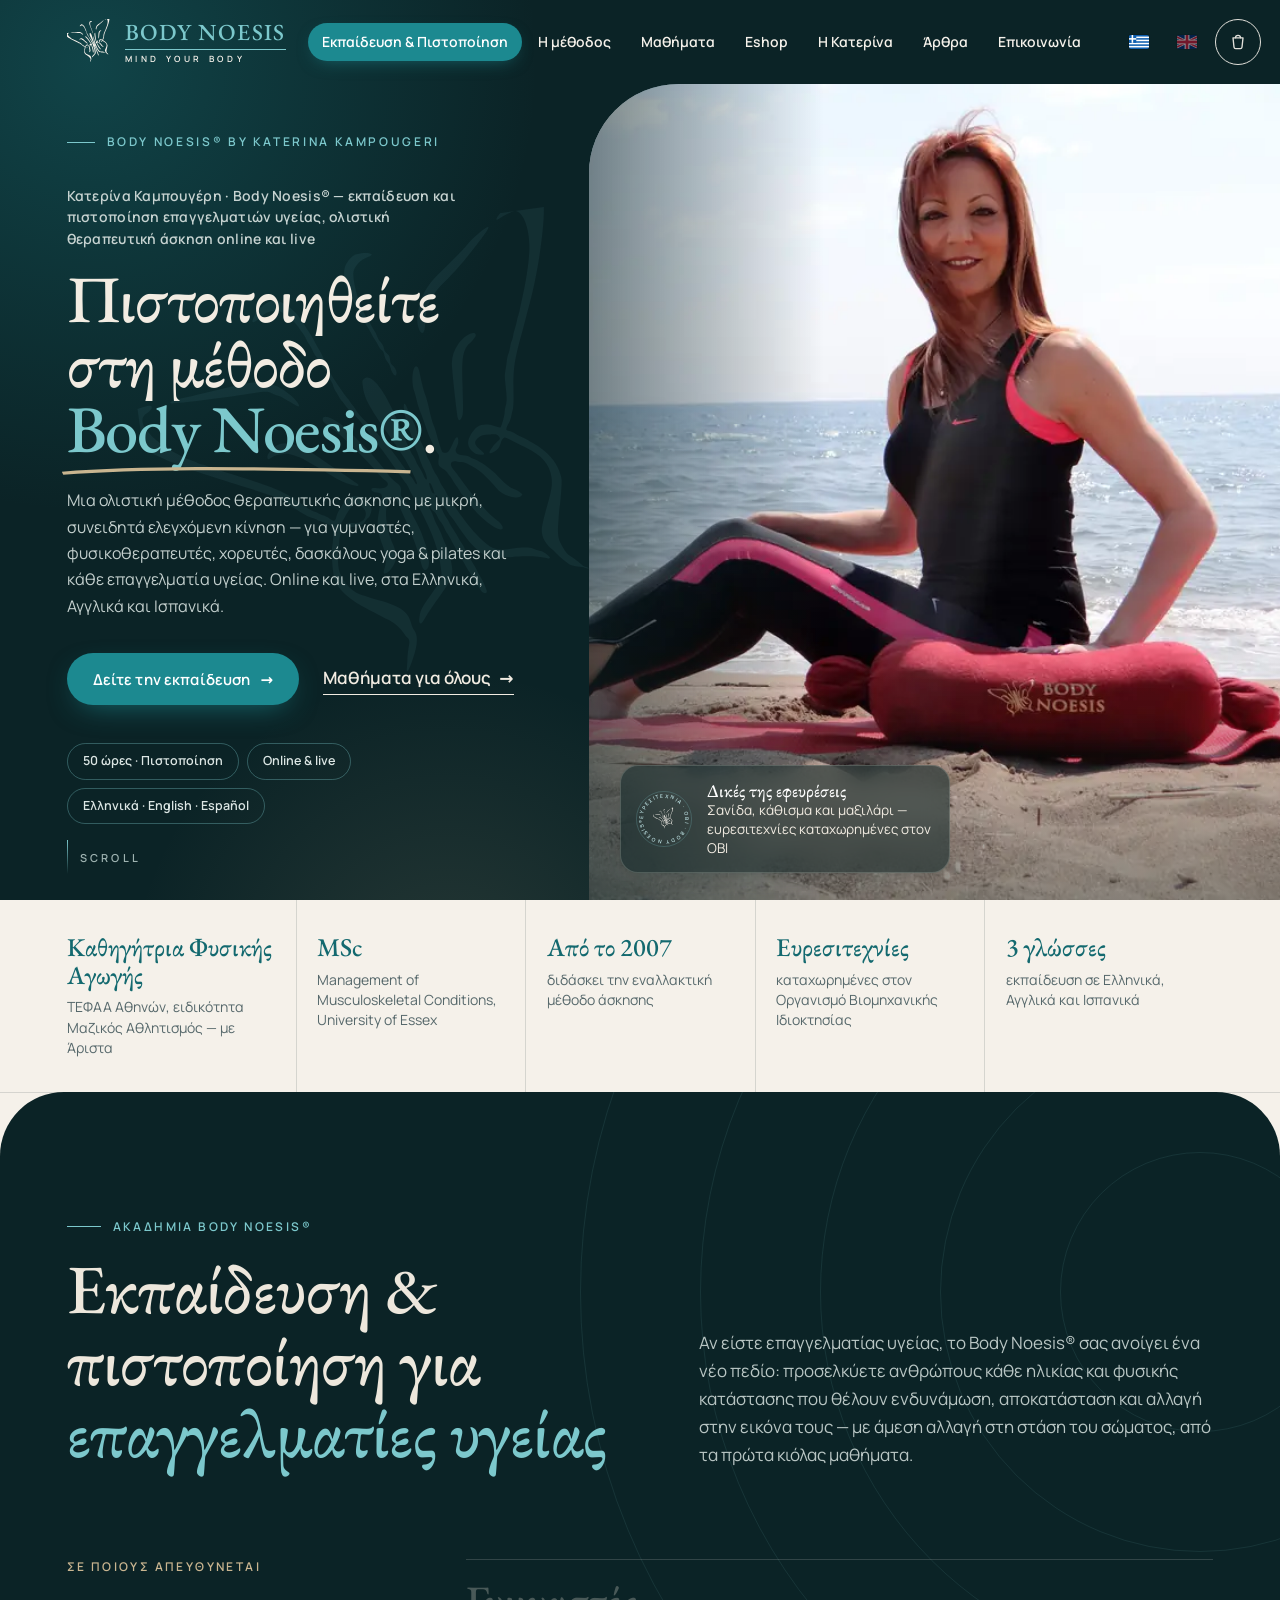
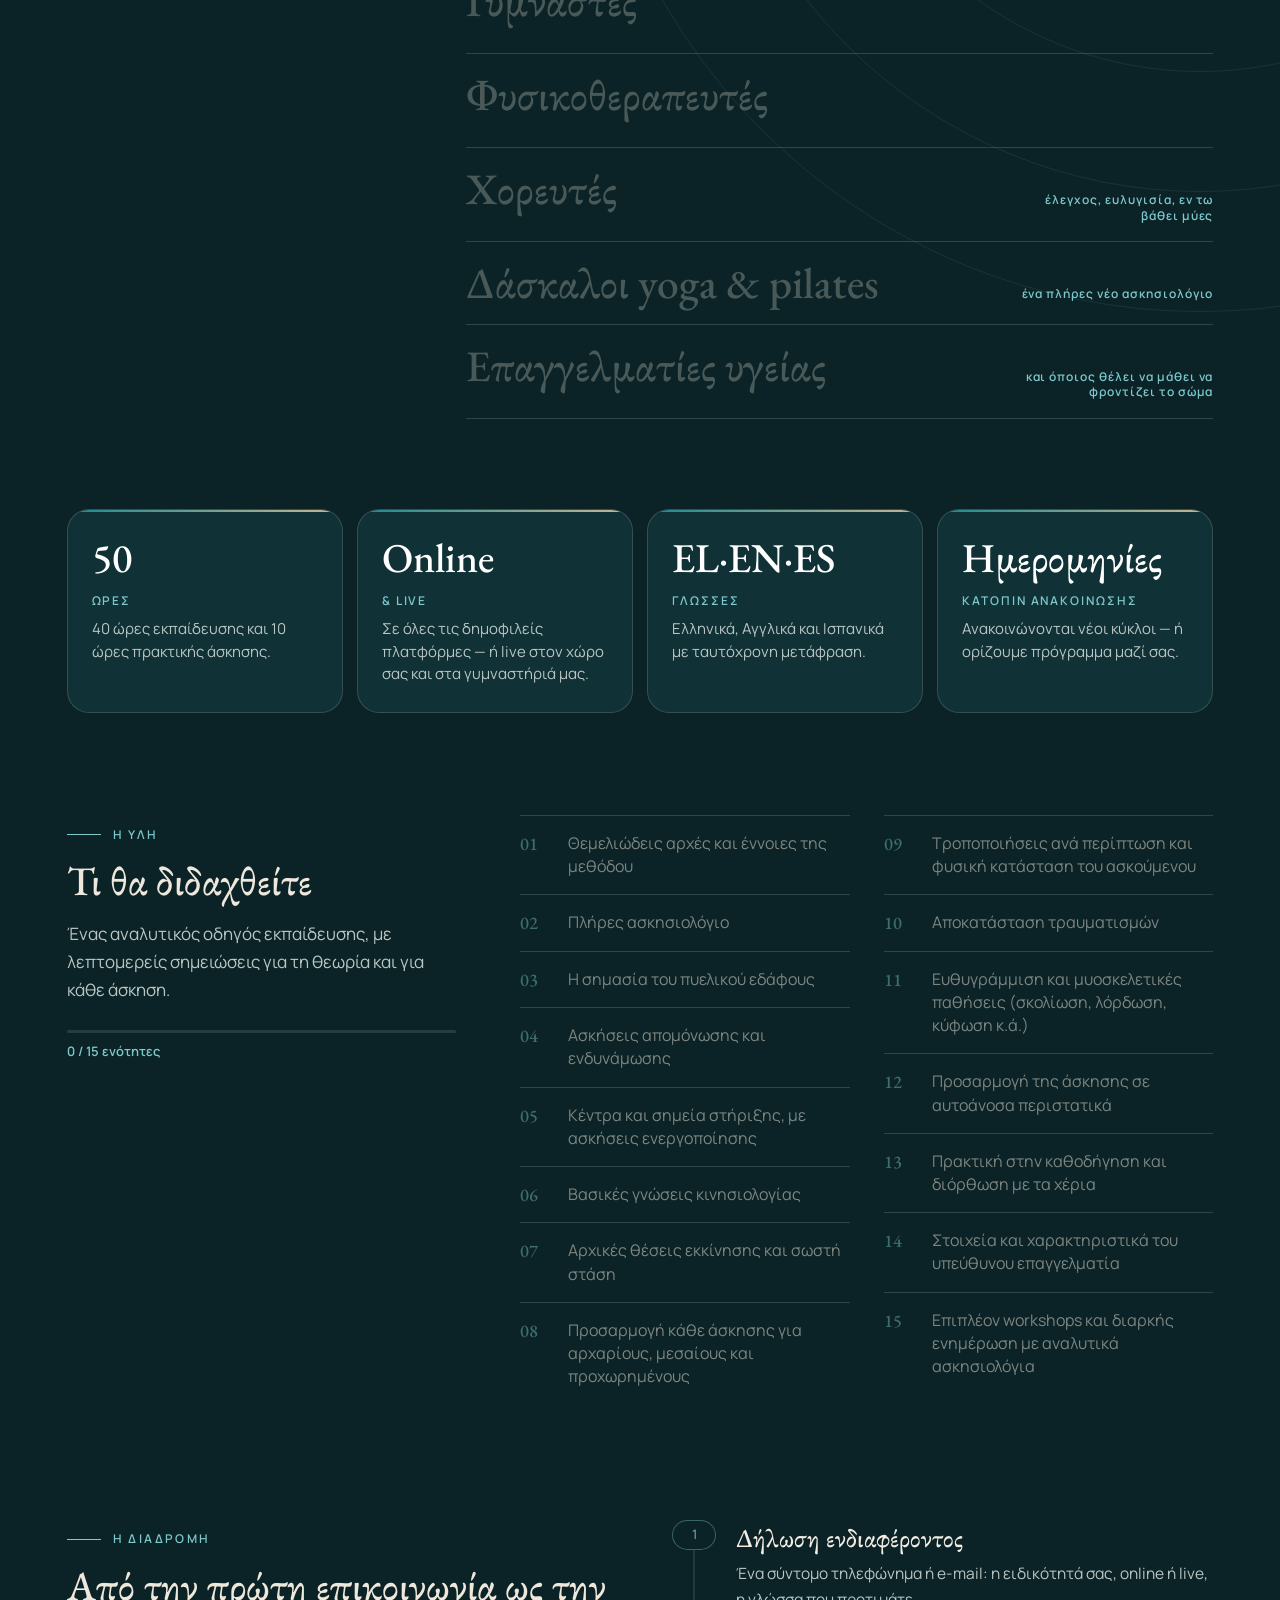
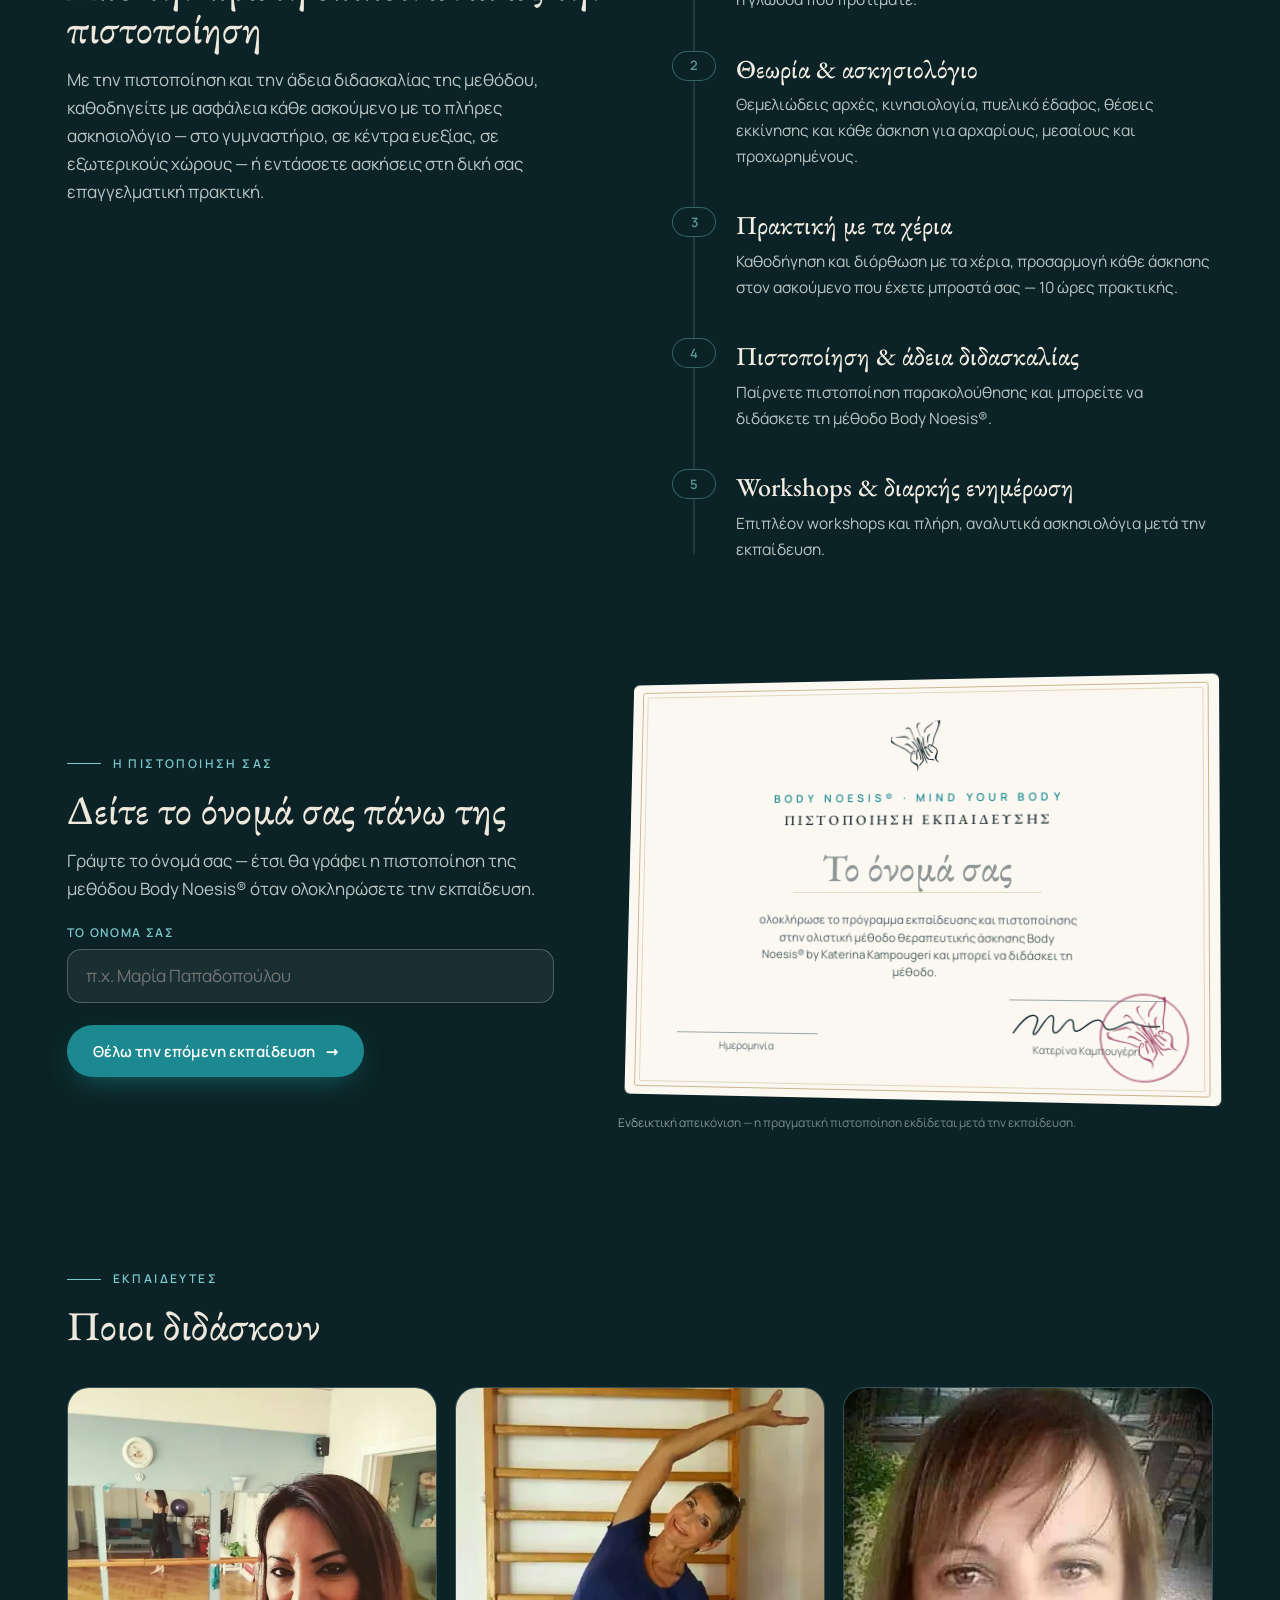
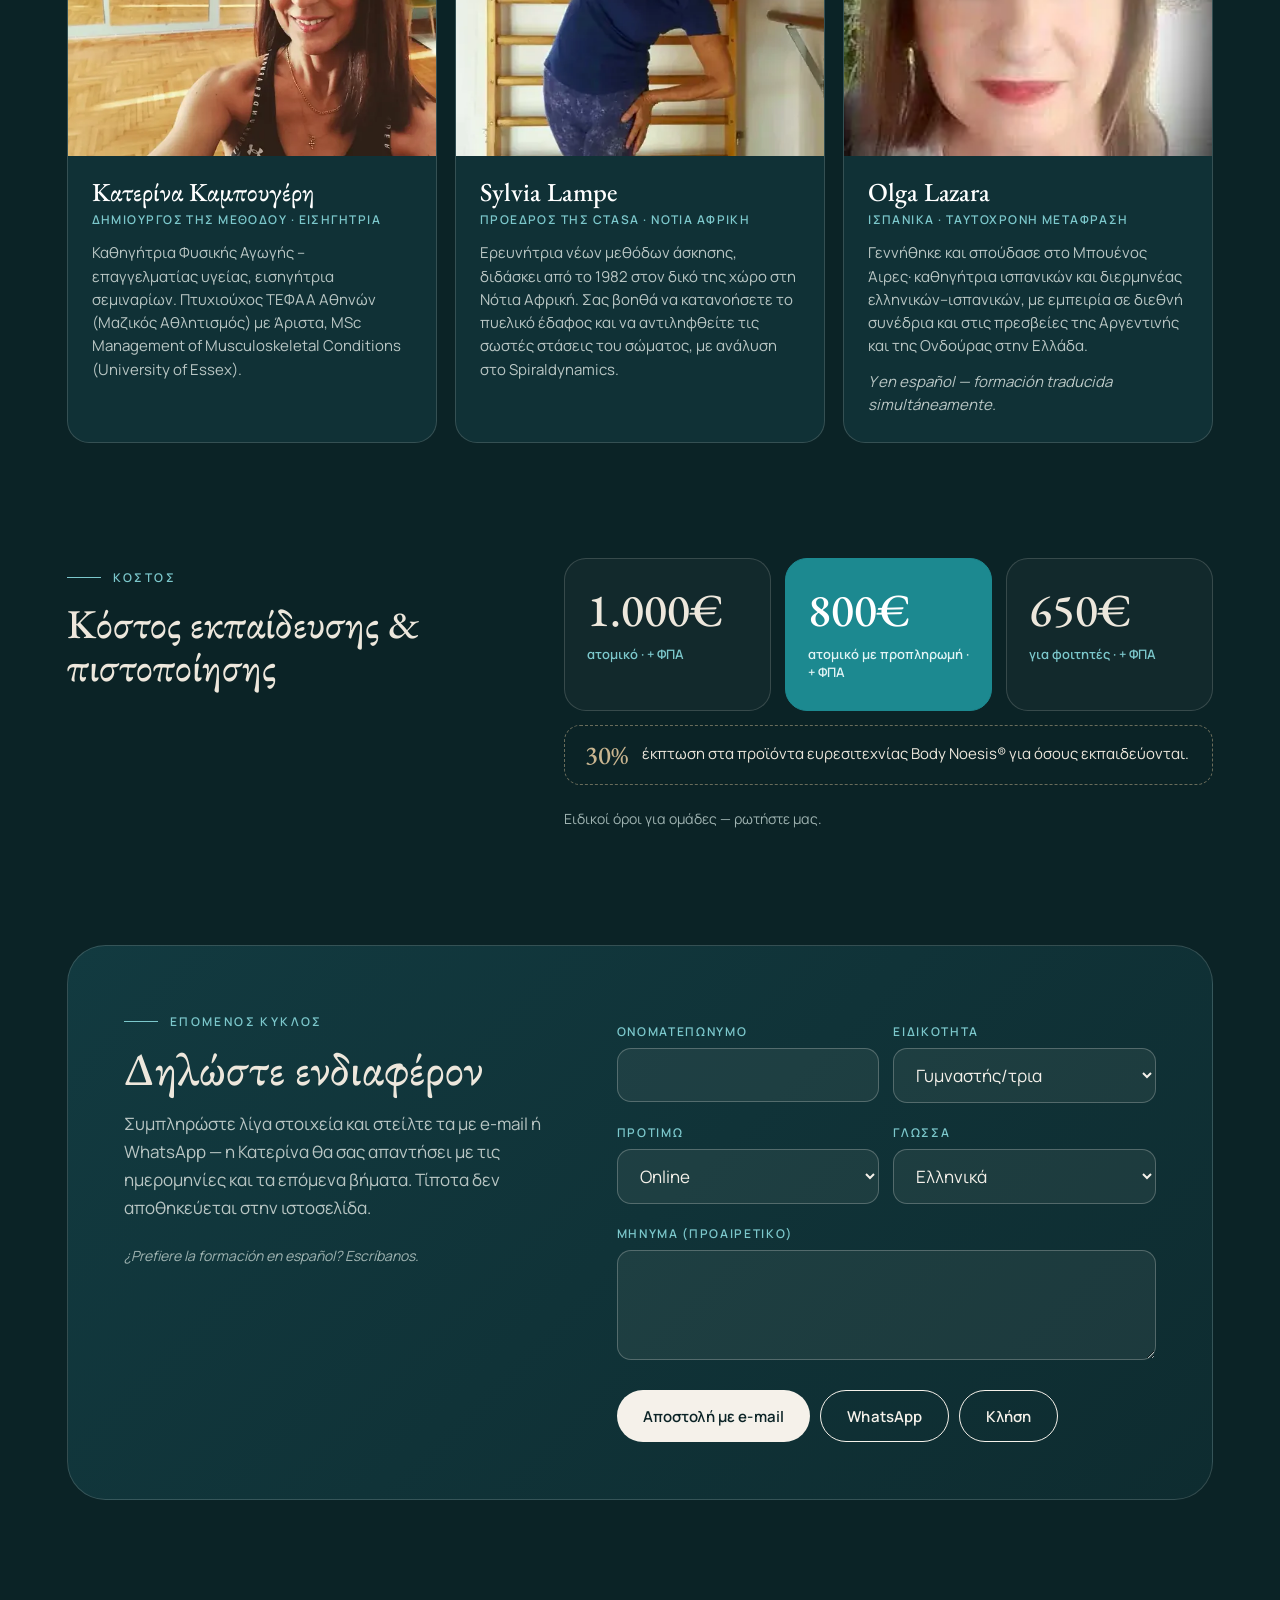
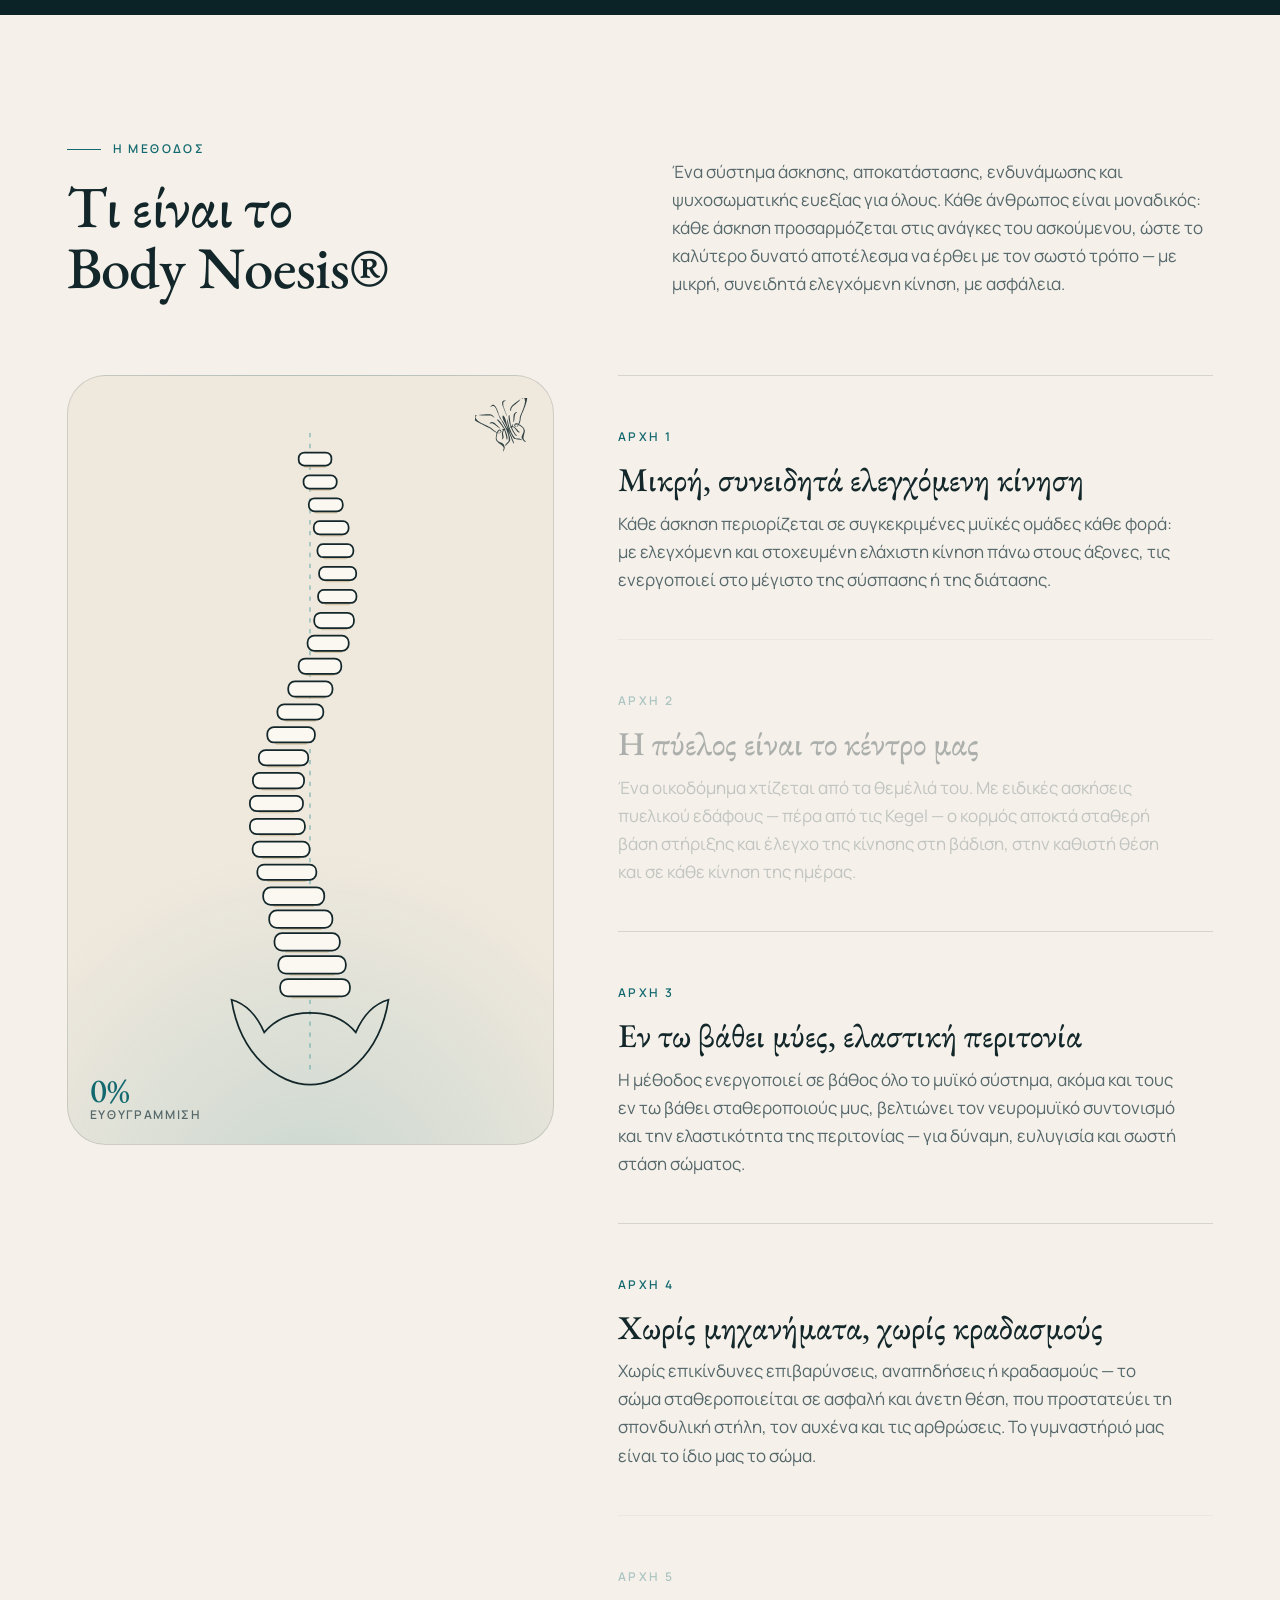
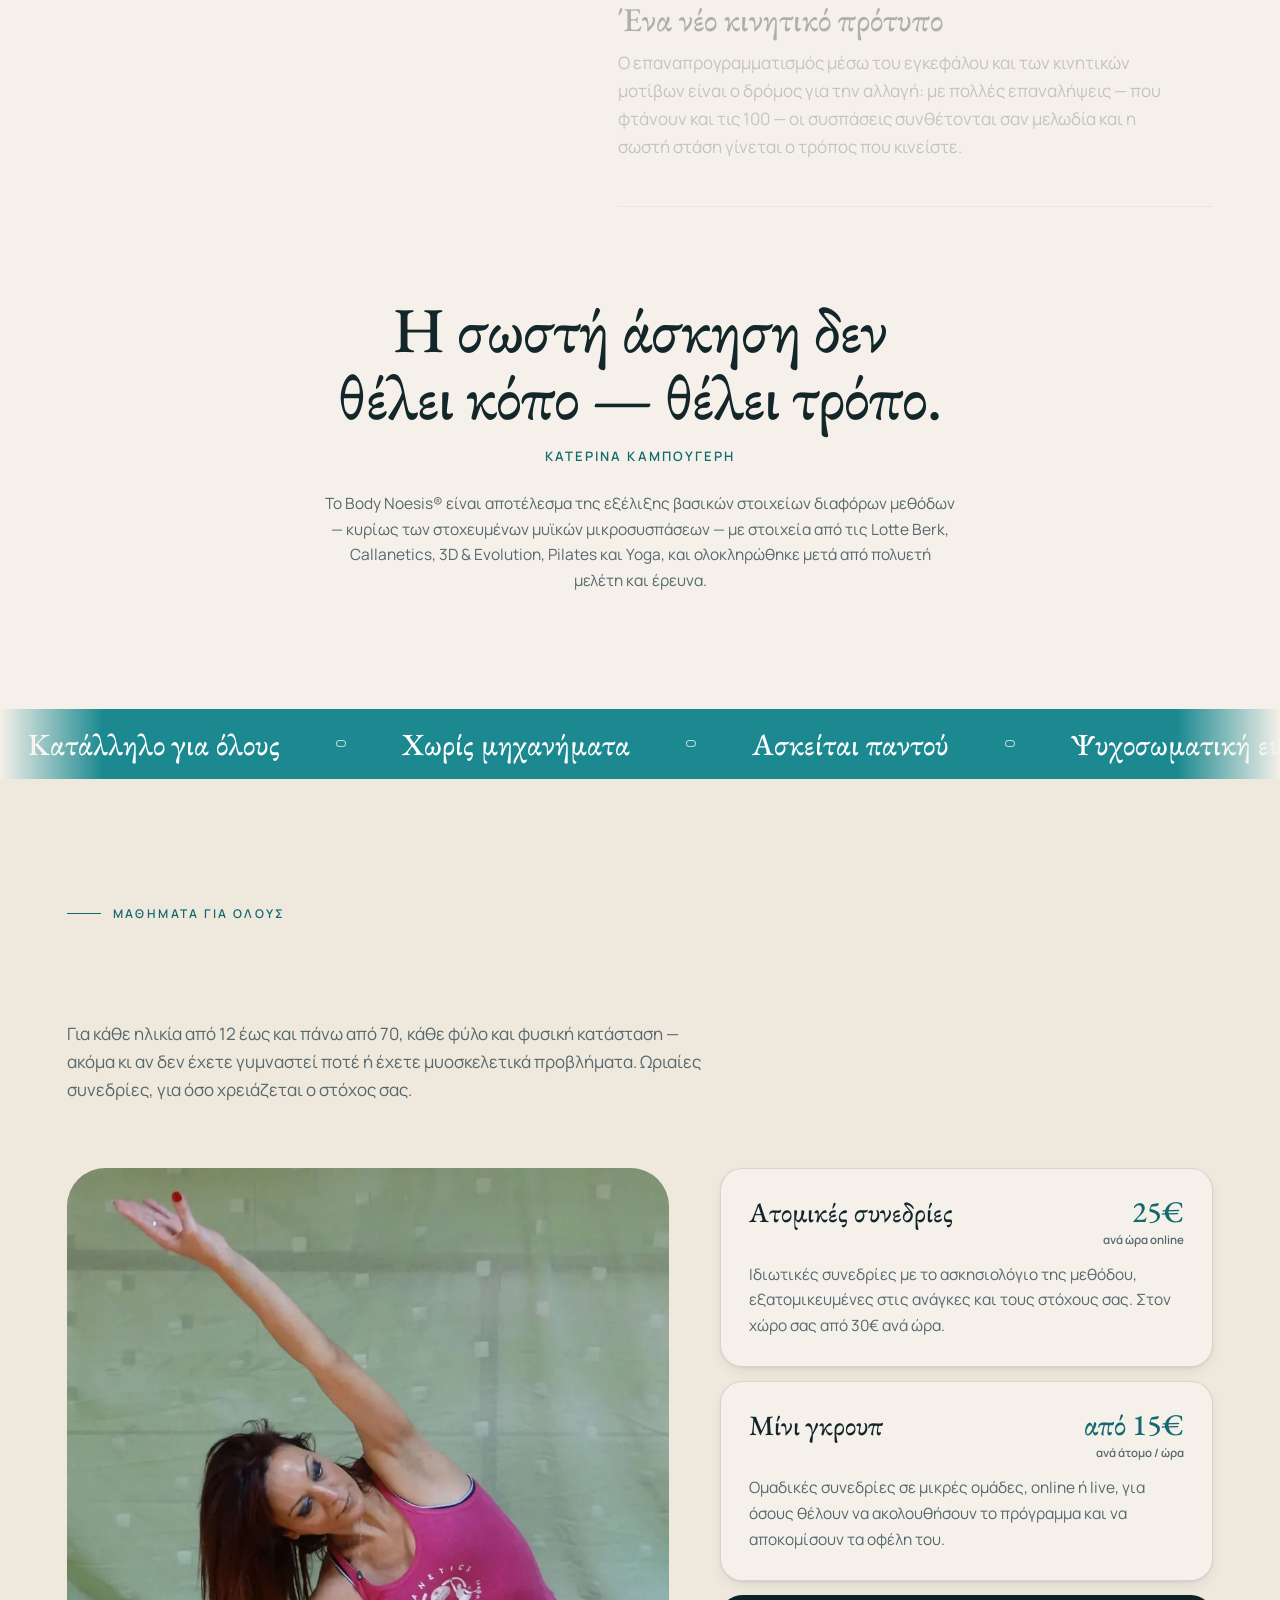
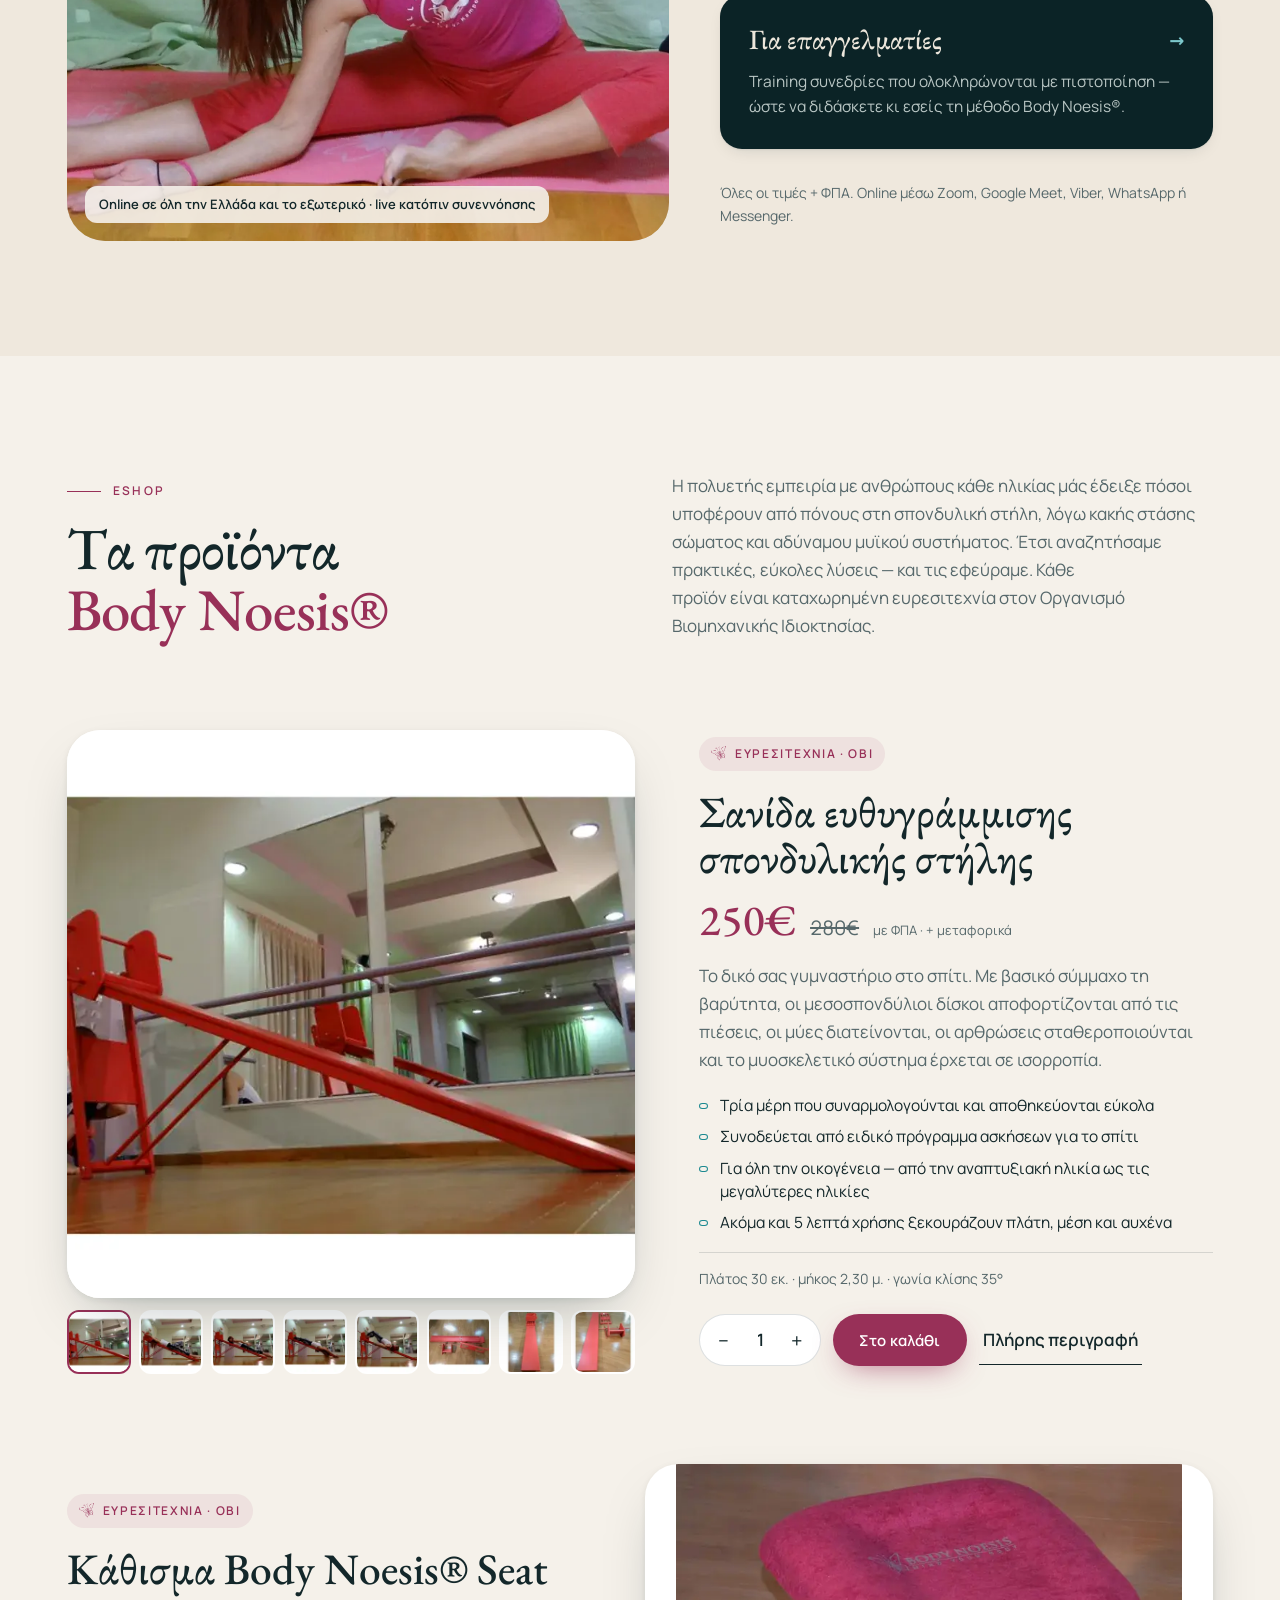
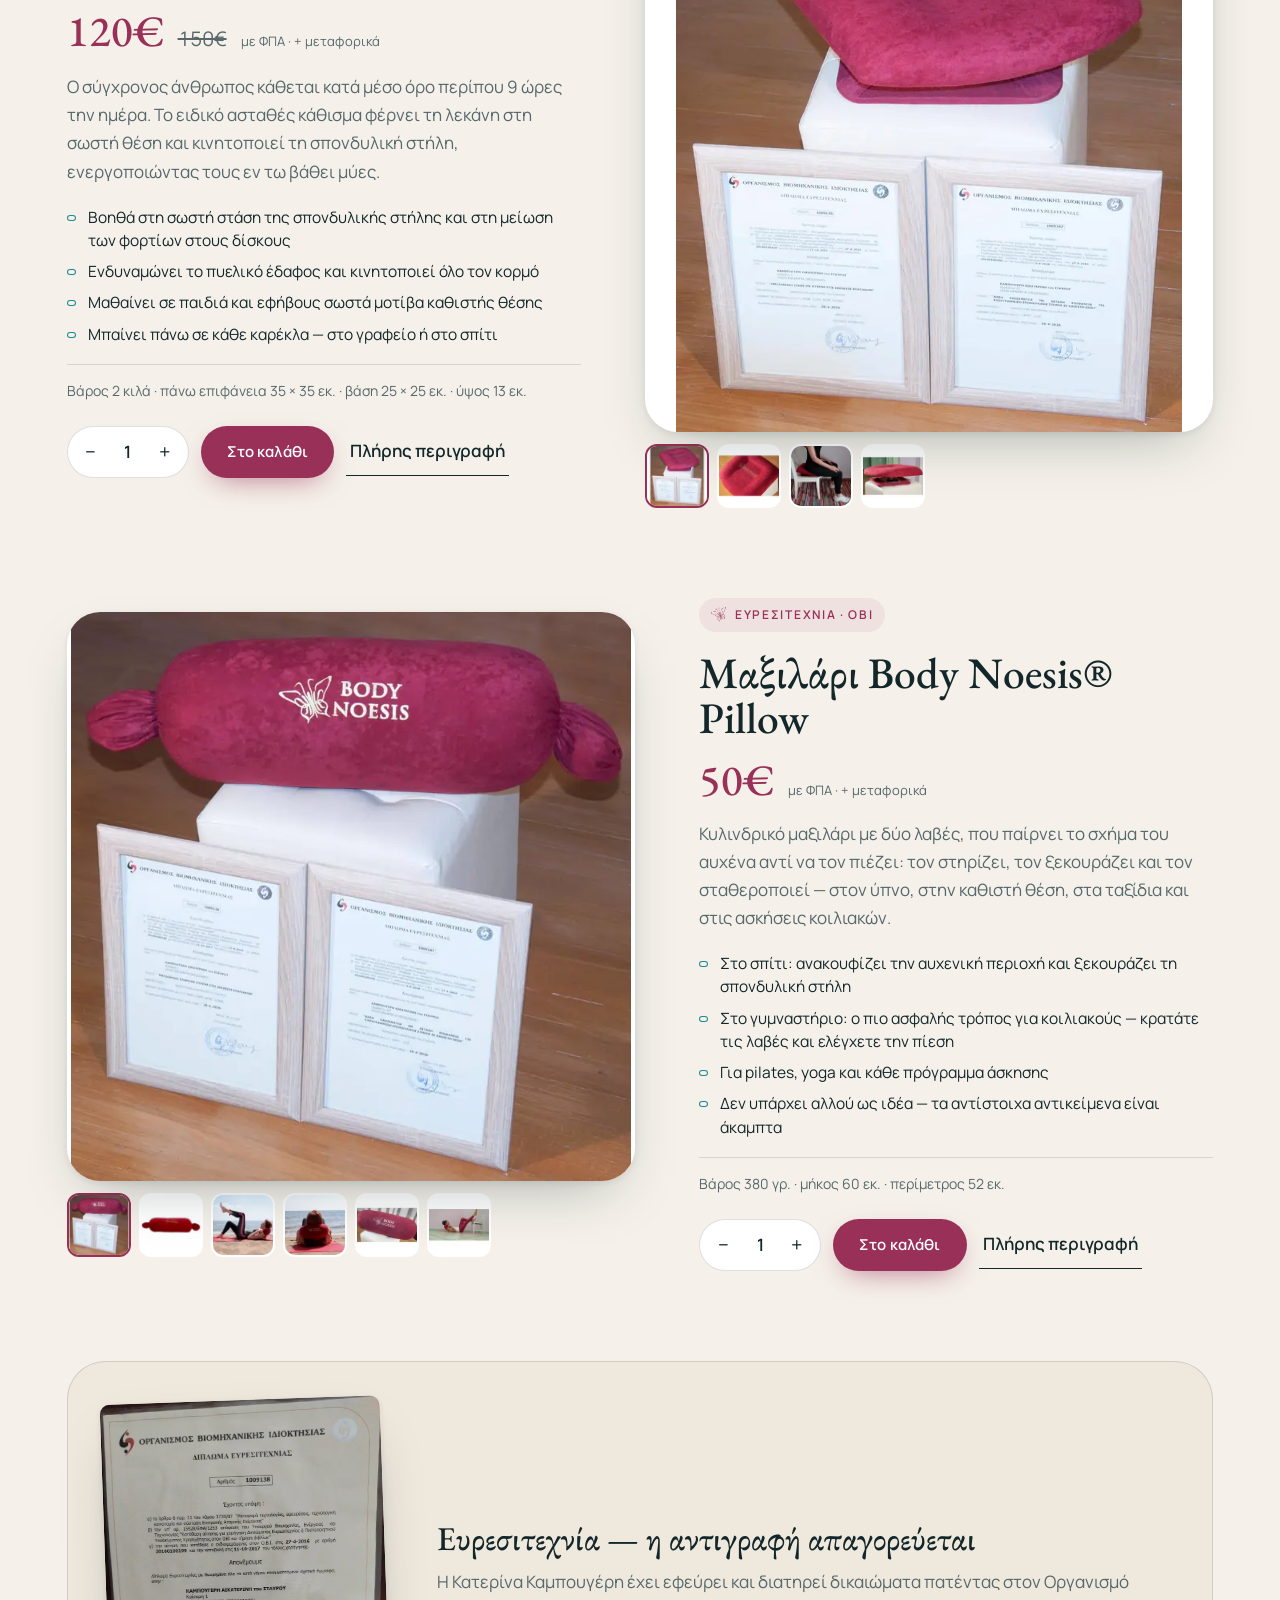
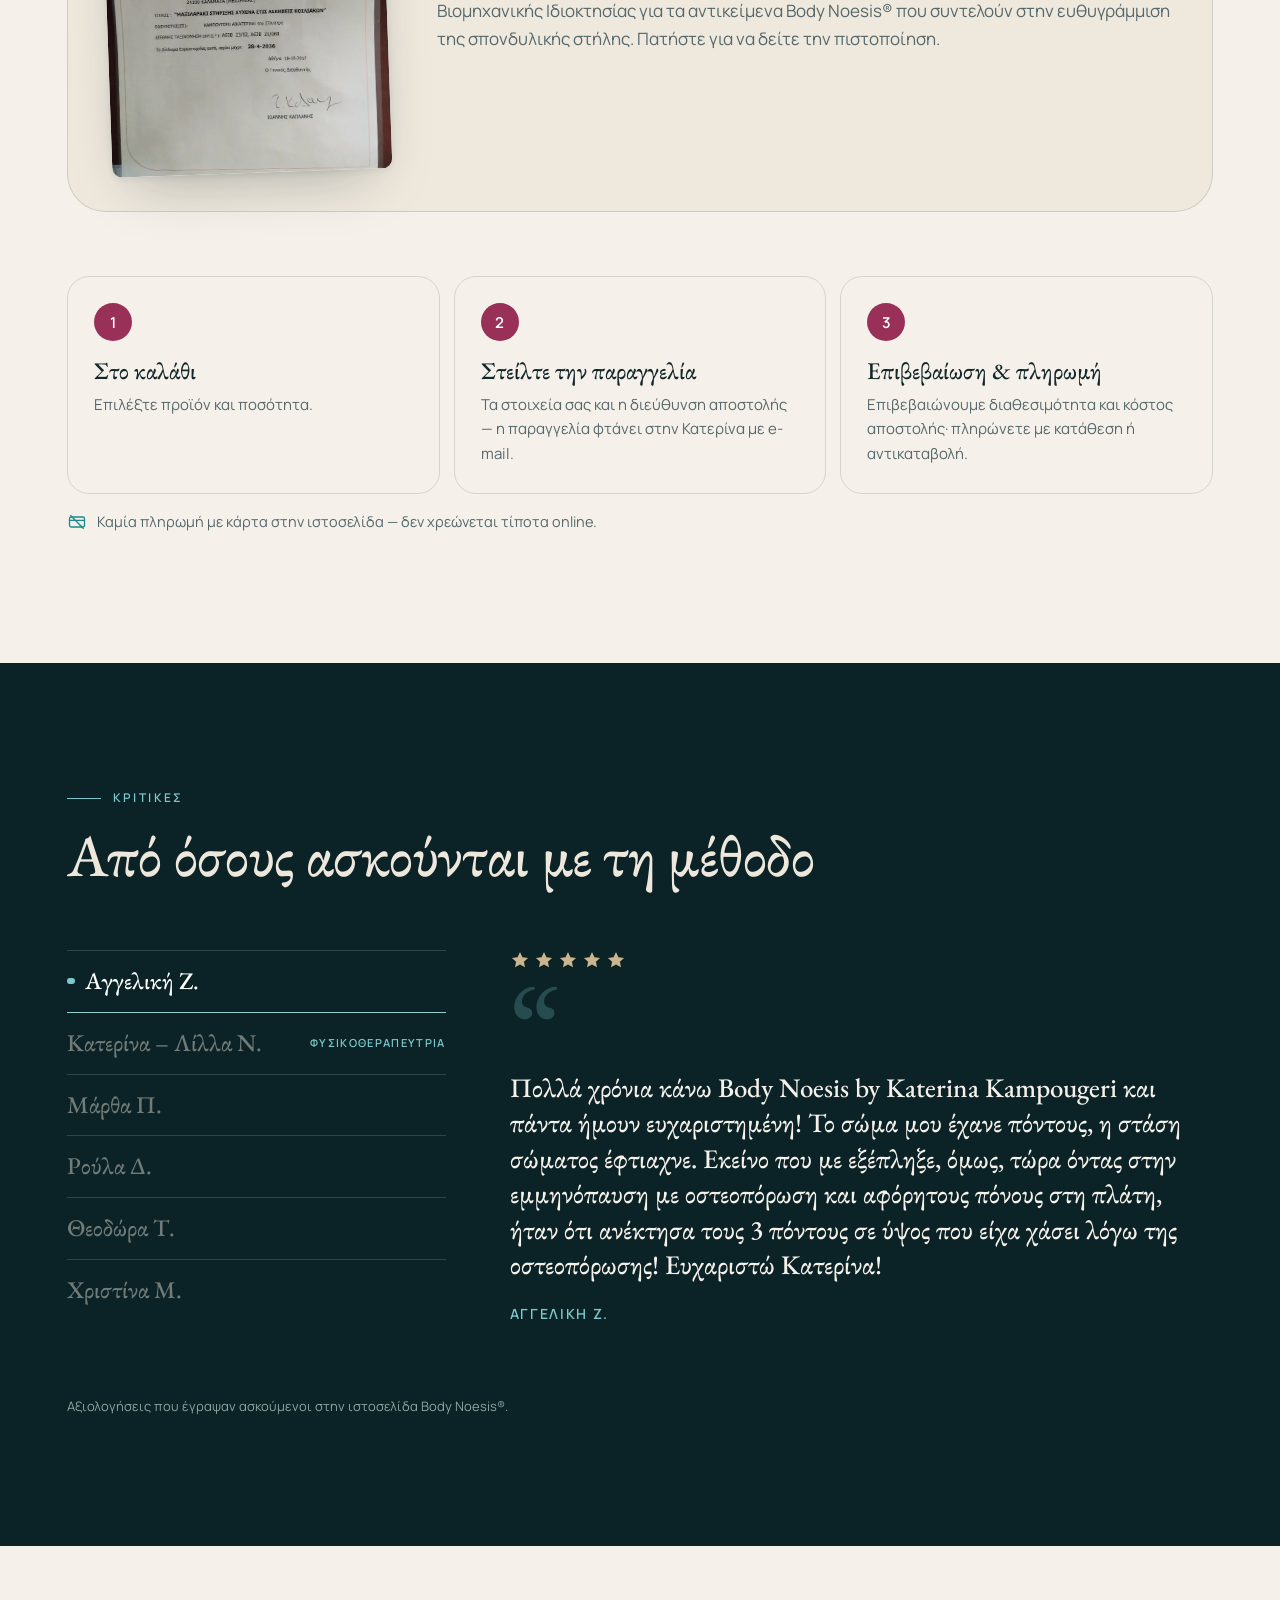
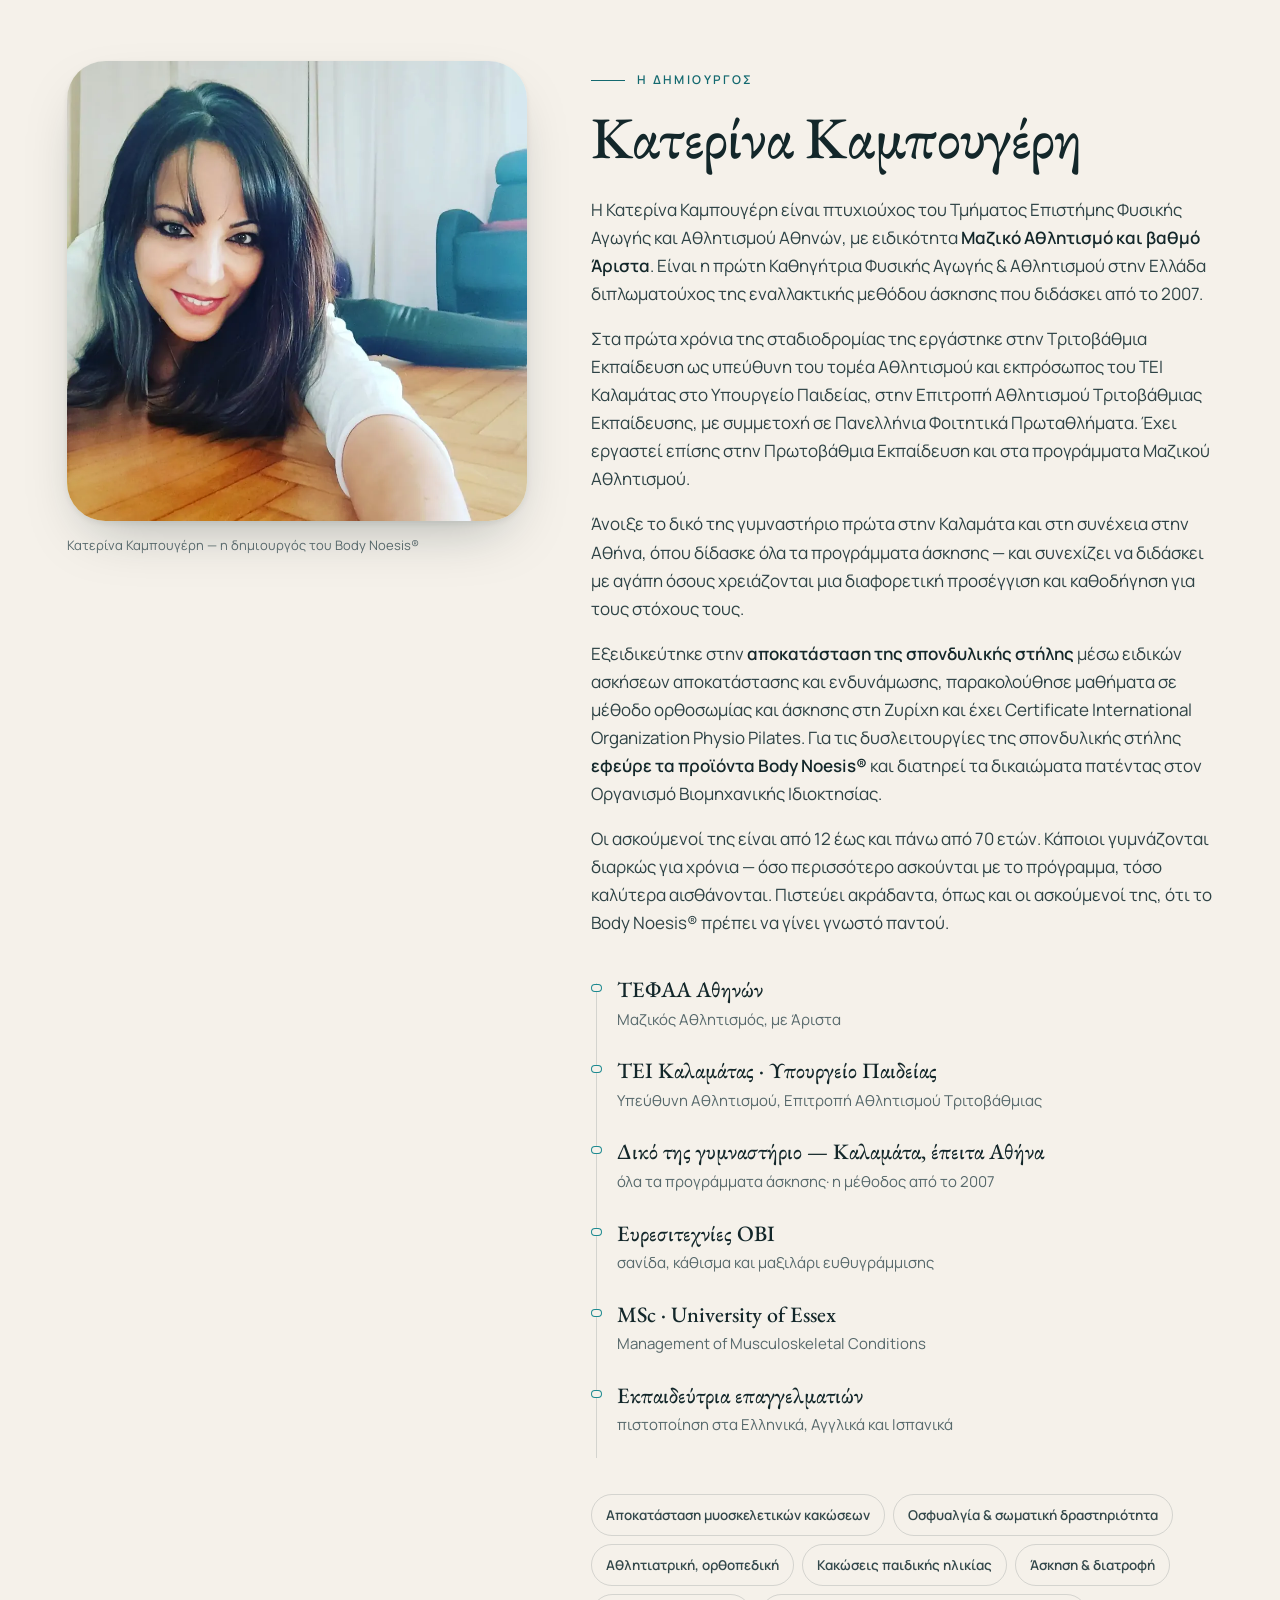
==== commit 250a076f: "Articles in two halves on desktop (text + sticky author/CTA/more articles), nav pill follows the sec" ====
--- a/index.html
+++ b/index.html
@@ -89,7 +89,11 @@
 .nav a{font:600 14px/1 var(--fb);text-decoration:none;padding:12px 12px;border-radius:999px;position:relative;white-space:nowrap}
 .nav a::after{content:"";position:absolute;left:12px;right:12px;bottom:6px;height:1px;background:currentColor;transform:scaleX(0);transform-origin:left;transition:transform .35s var(--ease)}
 @media (hover:hover){.nav a:hover::after{transform:scaleX(1)}}
-.nav a.acad{background:var(--teal);color:#fff;padding:12px 18px}.nav a.acad::after{display:none}
+.nav{position:relative}.nav a{z-index:1;padding:12px 14px;transition:color .35s}
+.nav .pill{position:absolute;left:0;top:50%;width:0;height:38px;border-radius:999px;background:var(--teal);box-shadow:0 6px 18px -8px rgba(28,137,144,.7);transform:translate(0,-50%);pointer-events:none;z-index:0;opacity:0}
+.nav .pill.go{transition:transform .55s var(--ease),width .55s var(--ease),opacity .3s}
+.nav a.on{color:#fff}.nav a.on::after{display:none}
+.nav a.cur{background:var(--teal);color:#fff}.nav a.cur::after{display:none}
 .hdr{display:flex;align-items:center;gap:6px}
 .cartb{position:relative;width:46px;height:46px;border-radius:50%;border:1px solid currentColor;background:transparent;display:grid;place-items:center;opacity:.92}
 .cartb svg{width:20px;height:20px}
@@ -607,7 +611,7 @@
  <div class="wrap">
   <a href="#top" class="brand" aria-label="Body Noesis — αρχή σελίδας" data-en-aria="Body Noesis — top of page"><svg viewBox="44 38 730 746" aria-hidden="true"><use href="#bf"/></svg><span class="wm"><b>BODY NOESIS</b><i>MIND YOUR BODY</i></span></a>
   <nav class="nav" aria-label="Κύριο μενού" data-en-aria="Main menu">
-   <a href="#akadimia" class="acad" data-en="Training &amp; Certification">Εκπαίδευση &amp; Πιστοποίηση</a>
+   <a href="#akadimia" data-en="Training &amp; Certification">Εκπαίδευση &amp; Πιστοποίηση</a>
    <a href="#methodos" data-en="The method">Η μέθοδος</a>
    <a href="#mathimata" data-en="Sessions">Μαθήματα</a>
    <a href="#eshop">Eshop</a>
@@ -1010,7 +1014,7 @@
 <div class="dlg pm" id="pm" role="dialog" aria-modal="true" aria-labelledby="pmT" aria-hidden="true"><div class="box"><button class="xb" type="button" data-close aria-label="Κλείσιμο" data-en-aria="Close">×</button><div id="pmIn"></div></div></div>
 <div class="lbx" id="lbx" hidden role="dialog" aria-modal="true" aria-label="Φωτογραφία" data-en-aria="Photo"><button class="xb" type="button" aria-label="Κλείσιμο" data-en-aria="Close">×</button><img alt=""><p></p></div>
 
-<script>!function(){"use strict";var t=document,e=t.documentElement,n=matchMedia("(prefers-reduced-motion:reduce)").matches,a={el:{t:t.title,d:(t.querySelector("meta[name=description]")||{}).content},en:{t:"Body Noesis® training & certification | Katerina Kampougeri",d:"Holistic therapeutic exercise by Katerina Kampougeri: training and certification for health professionals online and live in Greek, English and Spanish, sessions and patented products."}},i=function(e,n){return(n||t).querySelector(e)},o=function(e,n){return[].slice.call((n||t).querySelectorAll(e))};function r(){return"en"===e.lang?"en":"el"}function s(t,e){return"en"===r()?e:t}function c(t){return t.toLocaleString("el-GR")+"€"}function l(e){e.setAttribute("aria-label",e.textContent.replace(/\s+/g," ").trim());var n=0;!function e(a){[].slice.call(a.childNodes).forEach(function(a){if(3===a.nodeType){var i=t.createDocumentFragment();a.textContent.split(/(\s+)/).forEach(function(e){if(e)if(/^\s+$/.test(e))i.appendChild(t.createTextNode(" "));else{var a=t.createElement("span");a.className="lc-w",a.setAttribute("aria-hidden","true"),Array.from(e).forEach(function(e){var i=t.createElement("span");i.className="lc-c",i.style.setProperty("--i",n++),i.textContent=e,a.appendChild(i)}),i.appendChild(a)}}),a.replaceWith(i)}else 1===a.nodeType&&"BR"!==a.tagName&&"svg"!==a.tagName&&e(a)})}(e)}function d(e){var n,a=0;n=e,[].slice.call(n.childNodes).forEach(function(e){if(3===e.nodeType){var n=t.createDocumentFragment();e.textContent.split(/(\s+)/).forEach(function(e){if(e)if(/^\s+$/.test(e))n.appendChild(t.createTextNode(" "));else{var i=t.createElement("span");i.className="w";var o=t.createElement("span");o.style.setProperty("--i",a++),o.textContent=e,i.appendChild(o),n.appendChild(i)}}),e.replaceWith(n)}else if(1===e.nodeType&&"EM"===e.tagName){var i=t.createElement("span");i.className="w",i.style.overflow="visible";var o=t.createElement("span");o.style.setProperty("--i",a++),e.parentNode.insertBefore(i,e),o.appendChild(e),i.appendChild(o);var r=t.createElementNS("http://www.w3.org/2000/svg","svg");r.setAttribute("viewBox","0 0 100 10"),r.setAttribute("preserveAspectRatio","none"),r.setAttribute("aria-hidden","true"),r.innerHTML='<path pathLength="1" d="M1 7C22 3 48 3 99 6"/>',e.appendChild(r)}})}function u(){n||(o(".ttl").forEach(l),o("[data-split]").forEach(d))}var f={"data-en-aria":"aria-label","data-en-ph":"placeholder","data-en-alt":"alt","data-en-title":"title"};function p(n,r){e.lang=n;try{localStorage.setItem("bn-lang",n)}catch(t){}o("[data-en]").forEach(function(t){null==t.dataset.el&&(t.dataset.el=t.innerHTML),t.innerHTML="en"===n?t.dataset.en:t.dataset.el}),Object.keys(f).forEach(function(t){o("["+t+"]").forEach(function(e){var a="el"+f[t];null==e.dataset[a]&&(e.dataset[a]=e.getAttribute(f[t])||""),e.setAttribute(f[t],"en"===n?e.getAttribute(t):e.dataset[a])})}),t.title=a[n].t;var s=i("meta[name=description]");s&&(s.content=a[n].d),o(".flags button").forEach(function(t){t.setAttribute("aria-pressed",t.dataset.l===n)}),r||(u(),o(".ttl,[data-split]").forEach(function(t){t.classList.add("in")}),i(".hero").classList.add("in"),nt(),Rt(),ut(st))}o("[data-en]").forEach(function(t){t.dataset.el=t.innerHTML}),o(".flags button").forEach(function(t){t.addEventListener("click",function(){p(t.dataset.l)})});var h=null;try{h=localStorage.getItem("bn-lang")}catch(t){}"en"===h&&p("en",!0),u();var v=i(".hero");function m(){requestAnimationFrame(function(){v.classList.add("in")})}if(e.classList.contains("bn-intro")){var g=i("#intro");try{sessionStorage.setItem("bn-in","1")}catch(t){}setTimeout(function(){g.classList.add("al")},80),setTimeout(function(){g.classList.add("bf")},900),setTimeout(function(){g.classList.add("go"),m()},1650),setTimeout(function(){e.classList.remove("bn-intro")},2650),setTimeout(function(){e.classList.remove("bn-intro"),v.classList.add("in")},4e3)}else m();var b=new IntersectionObserver(function(t){t.forEach(function(t){t.isIntersecting&&(t.target.classList.add("in"),b.unobserve(t.target))})},{rootMargin:"0px 0px -8% 0px",threshold:.04});o(".rv,.rvl,.proof,.fmt,.ag,.ab-ph,.cert,.ttl").forEach(function(e){n||t.hidden?e.classList.add("in"):b.observe(e)});var y=i("#hd"),E=i(".prog"),L=i(".totop"),x=i(".mbar");L.addEventListener("click",function(){scrollTo({top:0,behavior:n?"auto":"smooth"})});var C=i("#mm"),k=i(".burger");function M(e){C.classList.toggle("open",e),C.setAttribute("aria-hidden",!e),k.setAttribute("aria-expanded",e),t.body.style.overflow=e?"hidden":""}k.addEventListener("click",function(){M(!0)}),i(".x",C).addEventListener("click",function(){M(!1)}),o("a",C).forEach(function(t){t.addEventListener("click",function(){M(!1)})});var w=i("#spine"),T=[];if(w){var N="";N+='<line class="axis" x1="100" y1="10" x2="100" y2="600"/>';for(var A=0;A<24;A++){var q=28+21*A,B=30+34*Math.pow(A/23,1.4),I=A<7?12:A<19?14:16;N+='<rect class="disc" data-i="'+A+'" x="'+(100-.34*B)+'" y="'+(q+I-1)+'" width="'+.68*B+'" height="3" rx="1.5"/><rect class="vt" data-i="'+A+'" x="'+(100-B/2)+'" y="'+q+'" width="'+B+'" height="'+I+'" rx="'+I/2.3+'"/>'}N+='<path class="pelf" d="M42 548c10 40 40 58 58 58s48-18 58-58c-20 10-38 14-58 14s-38-4-58-14z"/><path class="pel" d="M28 530c8 52 44 78 72 78s64-26 72-78c-14 4-24 16-30 30-10-12-24-18-42-18s-32 6-42 18c-6-14-16-26-30-30z"/>',w.innerHTML=N,T=o(".vt,.disc",w)}function S(t){if(w){var e=34*(1-t);T.forEach(function(n){var a=+n.dataset.i,i=e*Math.sin(a/23*Math.PI*2+.4)*(.35+.65*Math.sin(a/23*Math.PI));n.setAttribute("transform","translate("+i.toFixed(2)+" 0)"),n.classList.contains("vt")&&n.classList.toggle("on",a<Math.round(24*t))}),i("#spv").textContent=Math.round(100*t)+"%",i("#spw").classList.toggle("pf",t>.82)}}var R=o(".who li"),P=o(".syl li"),F=i(".syl .bar"),H=i("[data-syl-n]"),j=i(".road"),O=o(".road .st2"),D=o(".prs li"),z=o(".ab-tx .bio p"),U=i("#tl2"),W=o("#tl2 li"),J=i("#qq"),K=[];J&&!n&&(J.innerHTML=J.textContent.split(/(\s+)/).map(function(t){return/^\s+$/.test(t)?t:'<span class="ww">'+t+"</span>"}).join(""),K=o(".ww",J));var Y=!1;function $(){Y=!1;var e=scrollY,a=innerHeight,i=t.documentElement.scrollHeight-a;y.classList.toggle("solid",e>40);var o=i>0?e/i:0;if(E.style.setProperty("--sp",o),L.classList.toggle("on",e>1.2*a),L.style.setProperty("--tp",1-o),x.classList.toggle("on",e>.55*a),n)S(1);else{R.forEach(function(t){t.classList.toggle("lit",function(t,e){return t.getBoundingClientRect().top<.62*e}(t,a))});var r=0;if(P.forEach(function(t){var e=t.getBoundingClientRect().top<.7*a;t.classList.toggle("lit",e),e&&r++}),F&&(F.style.setProperty("--p",r/P.length),H.textContent=r),j){var s=j.getBoundingClientRect(),c=Math.min(1,Math.max(0,(.65*a-s.top)/s.height));j.querySelector(".ln").style.setProperty("--p",c),O.forEach(function(t){t.classList.toggle("lit",t.getBoundingClientRect().top<.65*a)})}if(D.length){var l=D[0].getBoundingClientRect().top,d=D[D.length-1].getBoundingClientRect().bottom;S(Math.min(1,Math.max(0,(.55*a-l)/(d-l-.15*a)))),D.forEach(function(t){var e=t.getBoundingClientRect();t.classList.toggle("lit",e.top<.62*a&&e.bottom>.25*a)})}if(K.length){var u=J.getBoundingClientRect(),f=Math.min(1,Math.max(0,(.85*a-u.top)/(.45*a)));K.forEach(function(t,e){t.classList.toggle("on",e<f*K.length+.5)})}if(z.forEach(function(t){t.classList.toggle("lit",t.getBoundingClientRect().top<.72*a)}),U){var p=U.getBoundingClientRect();U.querySelector(".lf2").style.setProperty("--p",Math.min(1,Math.max(0,(.7*a-p.top)/p.height))),W.forEach(function(t){t.classList.toggle("lit",t.getBoundingClientRect().top<.7*a)})}}}addEventListener("scroll",function(){Y||(Y=!0,requestAnimationFrame($))},{passive:!0}),addEventListener("resize",$),$();var _=i(".acad .amb");if(_&&!n){for(var G=0;G<5;G++){var X=t.createElement("i"),Q=280+240*G;X.style.cssText="width:"+Q+"px;height:"+Q+"px;right:"+(-Q/2+80)+"px;top:"+(200-Q/2)+"px;animation:pulse "+(14+3*G)+"s ease-in-out "+2*-G+"s infinite",_.appendChild(X)}var V=t.createElement("style");V.textContent="@keyframes pulse{50%{transform:scale(1.06);opacity:.5}}",t.head.appendChild(V)}var Z=i("#certName"),tt=i("#certOut"),et=i("#cert");function nt(){var t=(Z.value||"").trim();tt.textContent=t||s(tt.dataset.ph,tt.dataset.phEn),tt.style.opacity=t?1:.45}Z.addEventListener("input",nt),nt(),matchMedia("(hover:hover)").matches&&!n&&(et.addEventListener("pointermove",function(t){var e=et.getBoundingClientRect(),n=(t.clientX-e.left)/e.width-.5,a=(t.clientY-e.top)/e.height-.5;et.style.setProperty("--ry",14*n+"deg"),et.style.setProperty("--rx",10*-a+"deg")}),et.addEventListener("pointerleave",function(){et.style.removeProperty("--ry"),et.style.removeProperty("--rx")})),o('a[href="#enq"]').forEach(function(t){t.addEventListener("click",function(){var t=i("#enqF [name=n]");Z.value&&!t.value&&(t.value=Z.value)})});var at=i("#enqF"),it="mail";o("button[type=submit]",at).forEach(function(t){t.addEventListener("click",function(){it=t.dataset.v})}),at.addEventListener("submit",function(t){t.preventDefault();var e=at.elements,n=function(t){return t.options[t.selectedIndex].text},a=s("Ενδιαφέρομαι για την εκπαίδευση & πιστοποίηση Body Noesis®.","I am interested in the Body Noesis® training & certification.")+"\n\n"+s("Όνομα: ","Name: ")+(e.n.value||"—")+"\n"+s("Ειδικότητα: ","Profession: ")+n(e.p)+"\n"+s("Προτιμώ: ","I prefer: ")+n(e.m)+"\n"+s("Γλώσσα: ","Language: ")+n(e.l)+(e.t.value?"\n\n"+e.t.value:"");"wa"===it?window.open("https://wa.me/306936763840?text="+encodeURIComponent(a),"_blank","noopener"):location.href="mailto:info@bodynoesis.com?subject="+encodeURIComponent(s("Εκπαίδευση Body Noesis® — ","Body Noesis® training — ")+(e.n.value||""))+"&body="+encodeURIComponent(a)});var ot=o(".rnames button"),rt=o(".rq figure"),st=0,ct=null,lt=i("#kritikes"),dt=!1;function ut(t){st=t,ot.forEach(function(e,n){e.setAttribute("aria-selected",n===t),e.tabIndex=n===t?0:-1}),rt.forEach(function(e,n){e.classList.toggle("on",n===t)});var e=ot[t];e&&e.parentNode.parentNode.scrollWidth>e.parentNode.parentNode.clientWidth&&e.parentNode.parentNode.scrollTo({left:e.parentNode.offsetLeft-12,behavior:"smooth"}),ft()}function ft(){clearTimeout(ct),n||!dt||lt.classList.contains("paused")||(ct=setTimeout(function(){ut((st+1)%ot.length)},9e3))}ot.forEach(function(t,e){t.addEventListener("click",function(){ut(e)})}),lt.addEventListener("pointerenter",function(){lt.classList.add("paused"),clearTimeout(ct)}),lt.addEventListener("pointerleave",function(){lt.classList.remove("paused"),ft()}),new IntersectionObserver(function(t){(dt=t[0].isIntersecting)?ut(st):clearTimeout(ct)}).observe(lt);var pt=i("#lbx"),ht=i("img",pt),vt=i("p",pt),mt=null;function gt(e,n){mt=t.activeElement,ht.src=e,ht.alt=n||"",vt.textContent=n||"",pt.hidden=!1,requestAnimationFrame(function(){pt.classList.add("on")}),i(".xb",pt).focus()}function bt(){pt.classList.remove("on"),setTimeout(function(){pt.hidden=!0},300),mt&&mt.focus()}t.addEventListener("click",function(t){var e=t.target.closest("[data-lb]");e&&(t.preventDefault(),gt(e.dataset.lb,e.dataset.cap||""))}),i(".xb",pt).addEventListener("click",bt),pt.addEventListener("click",function(t){t.target===pt&&bt()});var yt=JSON.parse(i("#bn-products").textContent),Et={};yt.forEach(function(t){Et[t.id]=t});var Lt="bn-cart",xt={};try{xt=JSON.parse(localStorage.getItem(Lt))||{}}catch(t){}function Ct(){try{localStorage.setItem(Lt,JSON.stringify(xt))}catch(t){}}function kt(){var t=0;for(var e in xt)t+=xt[e];return t}function Mt(){var t=0;for(var e in xt)Et[e]&&(t+=Et[e].price*xt[e]);return t}var wt=i("#ov"),Tt=i("#drawer"),Nt=i("#checkout"),At=i("#pm"),qt=null,Bt=null;function It(e){Bt=t.activeElement,[Tt,Nt,At].forEach(function(t){t!==e&&(t.classList.remove("on"),t.setAttribute("aria-hidden","true"))}),e.classList.add("on"),e.setAttribute("aria-hidden","false"),wt.classList.add("on"),qt=e,t.body.style.overflow="hidden",setTimeout(function(){var t=i(".xb,[data-close]",e);t&&t.focus()},60)}function St(){qt&&(qt.classList.remove("on"),qt.setAttribute("aria-hidden","true"),wt.classList.remove("on"),qt=null,t.body.style.overflow="",Bt&&Bt.focus())}function Rt(){var t=kt();o(".cn").forEach(function(e){e.textContent=t,e.classList.toggle("on",t>0)});var e=i("#items");t?(i("#toCheckout").disabled=!1,e.innerHTML=Object.keys(xt).filter(function(t){return Et[t]}).map(function(t){var e=Et[t];return'<div class="ci2"><img src="'+e.thumb+'" alt="" width="72" height="72"><div><b>'+("en"===r()?e.en:e.el)+"</b><small>"+c(e.price)+'</small><div style="display:flex;gap:10px;align-items:center;margin-top:8px"><span class="qty"><button type="button" data-dq="'+t+'" data-v="-1" aria-label="'+s("Λιγότερα","Fewer")+'">−</button><output>'+xt[t]+'</output><button type="button" data-dq="'+t+'" data-v="1" aria-label="'+s("Περισσότερα","More")+'">+</button></span><button class="rm" type="button" data-rm="'+t+'">'+s("Αφαίρεση","Remove")+'</button></div></div><b class="num">'+c(e.price*xt[t])+"</b></div>"}).join("")):(e.innerHTML='<p class="empty">'+s("Το καλάθι σας είναι άδειο.","Your basket is empty.")+"</p>",i("#toCheckout").disabled=!0),i("#tot").textContent=c(Mt())}function Pt(t,e){xt[t]=(xt[t]||0)+e,Ct(),Rt(),o(".cartb").forEach(function(t){t.classList.remove("bump"),t.offsetWidth,t.classList.add("bump")}),It(Tt)}wt.addEventListener("click",St),o("[data-close]").forEach(function(t){t.addEventListener("click",St)}),t.addEventListener("keydown",function(t){"Escape"===t.key&&(pt.hidden?qt?St():C.classList.contains("open")&&M(!1):bt())}),o("[data-cart]").forEach(function(t){t.addEventListener("click",function(t){t.preventDefault(),Rt(),It(Tt)})}),i("#items").addEventListener("click",function(t){var e=t.target.closest("[data-dq]"),n=t.target.closest("[data-rm]");if(e){var a=e.dataset.dq;xt[a]=Math.max(0,(xt[a]||0)+ +e.dataset.v),xt[a]||delete xt[a]}else{if(!n)return;delete xt[n.dataset.rm]}Ct(),Rt()}),o(".prod").forEach(function(e){var n=e.dataset.id,a=i(".buy output",e),s=1;o(".buy .qty button",e).forEach(function(t){t.addEventListener("click",function(){s=Math.max(1,Math.min(20,s+ +t.dataset.v)),a.textContent=s})}),i("[data-add]",e).addEventListener("click",function(){Pt(n,s),s=1,a.textContent=1});var c=o(".pmain img",e),l=o(".pthumbs button",e),d=i(".pmain button",e);l.forEach(function(t,e){t.addEventListener("click",function(){c.forEach(function(t,n){t.classList.toggle("on",n===e),n===e&&t.dataset.src&&!t.getAttribute("src")&&(t.src=t.dataset.src)}),l.forEach(function(t,n){t.setAttribute("aria-pressed",n===e)}),d.dataset.i=e})}),d.addEventListener("click",function(){var t=c[+(d.dataset.i||0)];gt(t.dataset.big||t.currentSrc||t.src,t.alt)}),i("[data-more]",e).addEventListener("click",function(){var e=i("#pd-"+n).content.cloneNode(!0),a=t.createElement("div");a.appendChild(e),"en"===r()&&o("[data-en]",a).forEach(function(t){t.innerHTML=t.dataset.en}),i("#pmIn").innerHTML="",i("#pmIn").appendChild(a);var s=i(".pmg>div>img",a);o(".pmt button",a).forEach(function(t){t.addEventListener("click",function(){s.src=t.dataset.s,s.alt=i("img",t).alt,o(".pmt button",a).forEach(function(e){e.setAttribute("aria-pressed",e===t)})})});var c=i("[data-add]",a);c&&c.addEventListener("click",function(){Pt(n,1)}),It(At)})}),Rt();var Ft=null,Ht="https://advonmedia.com/api/form";function jt(){null===Ft&&(Ft="",fetch(Ht+"?stamp=1").then(function(t){return t.json()}).then(function(t){Ft=t.stamp||""}).catch(function(){}))}i("#toCheckout").addEventListener("click",function(){if(kt()){var t=Object.keys(xt).filter(function(t){return Et[t]}).map(function(t){var e=Et[t];return"<div><span>"+xt[t]+" × "+("en"===r()?e.en:e.el)+'</span><span class="num">'+c(e.price*xt[t])+"</span></div>"}).join("");i("#coSum").innerHTML=t+'<div class="t"><span>'+s("Σύνολο (χωρίς μεταφορικά)","Total (excl. shipping)")+'</span><span class="num">'+c(Mt())+"</span></div>",i("#coForm").hidden=!1,i("#coDone").hidden=!0,i("#coMail").hidden=!0,It(Nt),jt()}});var Ot=i("#ordF");Ot.addEventListener("focusin",jt,{once:!0}),Ot.addEventListener("input",function(t){var e=t.target.closest(".lf");e&&e.classList.remove("err"),"ok"===t.target.name&&(t.target.closest(".cons").style.color="")}),Ot.addEventListener("submit",function(t){if(t.preventDefault(),function(t){var e=!0;return["name","phone","email","city","street","zip"].forEach(function(n){var a=t.elements[n],i=a.value.trim(),o=!i||"email"===n&&!/^[^\s@]+@[^\s@]+\.[^\s@]{2,}$/.test(i)||"phone"===n&&i.replace(/\D/g,"").length<10;a.closest(".lf").classList.toggle("err",o),o&&e&&(a.focus(),e=!1)}),e&&!t.elements.ok.checked&&(t.elements.ok.focus(),e=!1,t.elements.ok.closest(".cons").style.color="#B3261E"),e}(Ot)){var e=Ot.elements,n=i("button[type=submit]",Ot),a=function(t){return(i("input[name="+t+"]:checked",Ot)||{}).value||""},o=Object.keys(xt).filter(function(t){return Et[t]}).map(function(t){var e=Et[t];return{q:e.el,a:xt[t]+" τεμ. × "+c(e.price)+" = "+c(e.price*xt[t])}}),l="Διεύθυνση: "+e.street.value.trim()+", "+e.zip.value.trim()+" "+e.city.value.trim()+"\nΠαράδοση: "+a("del")+"\nΠληρωμή: "+a("pay")+"\nΠαραστατικό: "+a("inv")+(e.notes.value.trim()?"\n\nΣημειώσεις: "+e.notes.value.trim():""),d={site:"kampougeri",kind:"order",title:"Νέα παραγγελία eshop",name:e.name.value.trim(),phone:e.phone.value.trim(),email:e.email.value.trim(),message:l,answers:o,result:c(Mt())+" (χωρίς μεταφορικά)",lang:r(),page:location.href,stamp:Ft||"",_gotcha:e._gotcha.value},u="Νέα παραγγελία Body Noesis®\n\n"+o.map(function(t){return"• "+t.q+": "+t.a}).join("\n")+"\nΣύνολο: "+d.result+"\n\nΌνομα: "+d.name+"\nΤηλέφωνο: "+d.phone+"\nE-mail: "+d.email+"\n"+l,f="mailto:info@bodynoesis.com?subject="+encodeURIComponent("Παραγγελία eshop — "+d.name)+"&body="+encodeURIComponent(u);n.disabled=!0,n.textContent=s("Αποστολή…","Sending…");var p="AbortController"in window?new AbortController:null,h=setTimeout(function(){p&&p.abort()},12e3);fetch(Ht,{method:"POST",headers:{"Content-Type":"application/json"},body:JSON.stringify(d),signal:p?p.signal:void 0}).then(function(t){return t.json().catch(function(){return{}})}).then(function(t){clearTimeout(h),t&&t.ok?(xt={},Ct(),Rt(),i("#coForm").hidden=!0,i("#coDone").hidden=!1):v()}).catch(function(){clearTimeout(h),v()}).then(function(){n.disabled=!1,n.textContent=s("Αποστολή παραγγελίας","Send order")})}function v(){i("#coMailA").href=f,i("#coForm").hidden=!0,i("#coMail").hidden=!1,location.href=f,xt={},Ct(),Rt()}}),i("#yr").textContent=(new Date).getFullYear()}();
+<script>!function(){"use strict";var t=document,e=t.documentElement,n=matchMedia("(prefers-reduced-motion:reduce)").matches,a={el:{t:t.title,d:(t.querySelector("meta[name=description]")||{}).content},en:{t:"Body Noesis® training & certification | Katerina Kampougeri",d:"Holistic therapeutic exercise by Katerina Kampougeri: training and certification for health professionals online and live in Greek, English and Spanish, sessions and patented products."}},i=function(e,n){return(n||t).querySelector(e)},o=function(e,n){return[].slice.call((n||t).querySelectorAll(e))};function r(){return"en"===e.lang?"en":"el"}function s(t,e){return"en"===r()?e:t}function c(t){return t.toLocaleString("el-GR")+"€"}function l(e){e.setAttribute("aria-label",e.textContent.replace(/\s+/g," ").trim());var n=0;!function e(a){[].slice.call(a.childNodes).forEach(function(a){if(3===a.nodeType){var i=t.createDocumentFragment();a.textContent.split(/(\s+)/).forEach(function(e){if(e)if(/^\s+$/.test(e))i.appendChild(t.createTextNode(" "));else{var a=t.createElement("span");a.className="lc-w",a.setAttribute("aria-hidden","true"),Array.from(e).forEach(function(e){var i=t.createElement("span");i.className="lc-c",i.style.setProperty("--i",n++),i.textContent=e,a.appendChild(i)}),i.appendChild(a)}}),a.replaceWith(i)}else 1===a.nodeType&&"BR"!==a.tagName&&"svg"!==a.tagName&&e(a)})}(e)}function d(e){var n,a=0;n=e,[].slice.call(n.childNodes).forEach(function(e){if(3===e.nodeType){var n=t.createDocumentFragment();e.textContent.split(/(\s+)/).forEach(function(e){if(e)if(/^\s+$/.test(e))n.appendChild(t.createTextNode(" "));else{var i=t.createElement("span");i.className="w";var o=t.createElement("span");o.style.setProperty("--i",a++),o.textContent=e,i.appendChild(o),n.appendChild(i)}}),e.replaceWith(n)}else if(1===e.nodeType&&"EM"===e.tagName){var i=t.createElement("span");i.className="w",i.style.overflow="visible";var o=t.createElement("span");o.style.setProperty("--i",a++),e.parentNode.insertBefore(i,e),o.appendChild(e),i.appendChild(o);var r=t.createElementNS("http://www.w3.org/2000/svg","svg");r.setAttribute("viewBox","0 0 100 10"),r.setAttribute("preserveAspectRatio","none"),r.setAttribute("aria-hidden","true"),r.innerHTML='<path pathLength="1" d="M1 7C22 3 48 3 99 6"/>',e.appendChild(r)}})}function u(){n||(o(".ttl").forEach(l),o("[data-split]").forEach(d))}var f={"data-en-aria":"aria-label","data-en-ph":"placeholder","data-en-alt":"alt","data-en-title":"title"};function p(n,r){setTimeout(function(){Z(!0)},60),e.lang=n;try{localStorage.setItem("bn-lang",n)}catch(t){}o("[data-en]").forEach(function(t){null==t.dataset.el&&(t.dataset.el=t.innerHTML),t.innerHTML="en"===n?t.dataset.en:t.dataset.el}),Object.keys(f).forEach(function(t){o("["+t+"]").forEach(function(e){var a="el"+f[t].replace(/(^|-)(\w)/g,function(t,e,n){return n.toUpperCase()});null==e.dataset[a]&&(e.dataset[a]=e.getAttribute(f[t])||""),e.setAttribute(f[t],"en"===n?e.getAttribute(t):e.dataset[a])})}),t.title=a[n].t;var s=i("meta[name=description]");s&&(s.content=a[n].d),o(".flags button").forEach(function(t){t.setAttribute("aria-pressed",t.dataset.l===n)}),r||(u(),o(".ttl,[data-split]").forEach(function(t){t.classList.add("in")}),i(".hero").classList.add("in"),lt(),Wt(),bt(ht))}o("[data-en]").forEach(function(t){t.dataset.el=t.innerHTML}),o(".flags button").forEach(function(t){t.addEventListener("click",function(){p(t.dataset.l)})});var h=null;try{h=localStorage.getItem("bn-lang")}catch(t){}"en"===h&&p("en",!0),u();var m=i(".hero");function v(){requestAnimationFrame(function(){m.classList.add("in")})}if(e.classList.contains("bn-intro")){var g=i("#intro");try{sessionStorage.setItem("bn-in","1")}catch(t){}setTimeout(function(){g.classList.add("al")},80),setTimeout(function(){g.classList.add("bf")},900),setTimeout(function(){g.classList.add("go"),v()},1650),setTimeout(function(){e.classList.remove("bn-intro")},2650),setTimeout(function(){e.classList.remove("bn-intro"),m.classList.add("in")},4e3)}else v();var b=new IntersectionObserver(function(t){t.forEach(function(t){t.isIntersecting&&(t.target.classList.add("in"),b.unobserve(t.target))})},{rootMargin:"0px 0px -8% 0px",threshold:.04});o(".rv,.rvl,.proof,.fmt,.ag,.ab-ph,.cert,.ttl").forEach(function(e){n||t.hidden?e.classList.add("in"):b.observe(e)});var y=i("#hd"),E=i(".prog"),L=i(".totop"),x=i(".mbar");L.addEventListener("click",function(){scrollTo({top:0,behavior:n?"auto":"smooth"})});var C=i("#mm"),k=i(".burger");function w(e){C.classList.toggle("open",e),C.setAttribute("aria-hidden",!e),k.setAttribute("aria-expanded",e),t.body.style.overflow=e?"hidden":""}k.addEventListener("click",function(){w(!0)}),i(".x",C).addEventListener("click",function(){w(!1)}),o("a",C).forEach(function(t){t.addEventListener("click",function(){w(!1)})});var M=i("#spine"),T=[];if(M){var A="";A+='<line class="axis" x1="100" y1="10" x2="100" y2="600"/>';for(var N=0;N<24;N++){var B=28+21*N,q=30+34*Math.pow(N/23,1.4),I=N<7?12:N<19?14:16;A+='<rect class="disc" data-i="'+N+'" x="'+(100-.34*q)+'" y="'+(B+I-1)+'" width="'+.68*q+'" height="3" rx="1.5"/><rect class="vt" data-i="'+N+'" x="'+(100-q/2)+'" y="'+B+'" width="'+q+'" height="'+I+'" rx="'+I/2.3+'"/>'}A+='<path class="pelf" d="M42 548c10 40 40 58 58 58s48-18 58-58c-20 10-38 14-58 14s-38-4-58-14z"/><path class="pel" d="M28 530c8 52 44 78 72 78s64-26 72-78c-14 4-24 16-30 30-10-12-24-18-42-18s-32 6-42 18c-6-14-16-26-30-30z"/>',M.innerHTML=A,T=o(".vt,.disc",M)}function S(t){if(M){var e=34*(1-t);T.forEach(function(n){var a=+n.dataset.i,i=e*Math.sin(a/23*Math.PI*2+.4)*(.35+.65*Math.sin(a/23*Math.PI));n.setAttribute("transform","translate("+i.toFixed(2)+" 0)"),n.classList.contains("vt")&&n.classList.toggle("on",a<Math.round(24*t))}),i("#spv").textContent=Math.round(100*t)+"%",i("#spw").classList.toggle("pf",t>.82)}}var R=o(".who li"),H=o(".syl li"),P=i(".syl .bar"),F=i("[data-syl-n]"),j=i(".road"),O=o(".road .st2"),D=o(".prs li"),W=o(".ab-tx .bio p"),U=i("#tl2"),z=o("#tl2 li"),Y=i("#qq"),J=[];Y&&!n&&(Y.innerHTML=Y.textContent.split(/(\s+)/).map(function(t){return/^\s+$/.test(t)?t:'<span class="ww">'+t+"</span>"}).join(""),J=o(".ww",Y));var K=!1;function $(){K=!1;var e=scrollY,a=innerHeight,i=t.documentElement.scrollHeight-a;y.classList.toggle("solid",e>40);var o=i>0?e/i:0;if(E.style.setProperty("--sp",o),L.classList.toggle("on",e>1.2*a),L.style.setProperty("--tp",1-o),x.classList.toggle("on",e>.55*a),n)S(1);else{R.forEach(function(t){t.classList.toggle("lit",function(t,e){return t.getBoundingClientRect().top<.62*e}(t,a))});var r=0;if(H.forEach(function(t){var e=t.getBoundingClientRect().top<.7*a;t.classList.toggle("lit",e),e&&r++}),P&&(P.style.setProperty("--p",r/H.length),F.textContent=r),j){var s=j.getBoundingClientRect(),c=Math.min(1,Math.max(0,(.65*a-s.top)/s.height));j.querySelector(".ln").style.setProperty("--p",c),O.forEach(function(t){t.classList.toggle("lit",t.getBoundingClientRect().top<.65*a)})}if(D.length){var l=D[0].getBoundingClientRect().top,d=D[D.length-1].getBoundingClientRect().bottom;S(Math.min(1,Math.max(0,(.55*a-l)/(d-l-.15*a)))),D.forEach(function(t){var e=t.getBoundingClientRect();t.classList.toggle("lit",e.top<.62*a&&e.bottom>.25*a)})}if(J.length){var u=Y.getBoundingClientRect(),f=Math.min(1,Math.max(0,(.85*a-u.top)/(.45*a)));J.forEach(function(t,e){t.classList.toggle("on",e<f*J.length+.5)})}if(W.forEach(function(t){t.classList.toggle("lit",t.getBoundingClientRect().top<.72*a)}),U){var p=U.getBoundingClientRect();U.querySelector(".lf2").style.setProperty("--p",Math.min(1,Math.max(0,(.7*a-p.top)/p.height))),z.forEach(function(t){t.classList.toggle("lit",t.getBoundingClientRect().top<.7*a)})}}}var _=i(".hd .nav"),G=null,X=[],Q=[],V=-1;function Z(e){if(G){var n=innerHeight,a=0;Q.forEach(function(t,e){t&&t.getBoundingClientRect().top<=.38*n&&(a=e)}),scrollY+n>=t.documentElement.scrollHeight-4&&(a=X.length-1),function(t,e){if(G&&(t!==V||e)){V=t,X.forEach(function(e,n){e.classList.toggle("on",n===t),n===t?e.setAttribute("aria-current","location"):e.removeAttribute("aria-current")});var n=X[t];n&&n.offsetWidth&&(G.style.width=n.offsetWidth+"px",G.style.height=n.offsetHeight+"px",G.style.transform="translate("+n.offsetLeft+"px,-50%)",G.style.opacity=1,G.classList.contains("go")||requestAnimationFrame(function(){G.classList.add("go")}))}}(a,e)}}_&&((G=t.createElement("span")).className="pill",G.setAttribute("aria-hidden","true"),_.insertBefore(G,_.firstChild),X=[].slice.call(_.querySelectorAll('a[href^="#"]')),Q=X.map(function(e){return t.getElementById(e.getAttribute("href").slice(1))})),t.fonts&&t.fonts.ready.then(function(){Z(!0)}),addEventListener("load",function(){Z(!0)});var tt=$;$=function(){tt(),Z()},addEventListener("scroll",function(){K||(K=!0,requestAnimationFrame($))},{passive:!0}),addEventListener("resize",function(){$(),Z(!0)}),$();var et=i(".acad .amb");if(et&&!n){for(var nt=0;nt<5;nt++){var at=t.createElement("i"),it=280+240*nt;at.style.cssText="width:"+it+"px;height:"+it+"px;right:"+(-it/2+80)+"px;top:"+(200-it/2)+"px;animation:pulse "+(14+3*nt)+"s ease-in-out "+2*-nt+"s infinite",et.appendChild(at)}var ot=t.createElement("style");ot.textContent="@keyframes pulse{50%{transform:scale(1.06);opacity:.5}}",t.head.appendChild(ot)}var rt=i("#certName"),st=i("#certOut"),ct=i("#cert");function lt(){var t=(rt.value||"").trim();st.textContent=t||s(st.dataset.ph,st.dataset.phEn),st.style.opacity=t?1:.45}rt.addEventListener("input",lt),lt(),matchMedia("(hover:hover)").matches&&!n&&(ct.addEventListener("pointermove",function(t){var e=ct.getBoundingClientRect(),n=(t.clientX-e.left)/e.width-.5,a=(t.clientY-e.top)/e.height-.5;ct.style.setProperty("--ry",14*n+"deg"),ct.style.setProperty("--rx",10*-a+"deg")}),ct.addEventListener("pointerleave",function(){ct.style.removeProperty("--ry"),ct.style.removeProperty("--rx")})),o('a[href="#enq"]').forEach(function(t){t.addEventListener("click",function(){var t=i("#enqF [name=n]");rt.value&&!t.value&&(t.value=rt.value)})});var dt=i("#enqF"),ut="mail";o("button[type=submit]",dt).forEach(function(t){t.addEventListener("click",function(){ut=t.dataset.v})}),dt.addEventListener("submit",function(t){t.preventDefault();var e=dt.elements,n=function(t){return t.options[t.selectedIndex].text},a=s("Ενδιαφέρομαι για την εκπαίδευση & πιστοποίηση Body Noesis®.","I am interested in the Body Noesis® training & certification.")+"\n\n"+s("Όνομα: ","Name: ")+(e.n.value||"—")+"\n"+s("Ειδικότητα: ","Profession: ")+n(e.p)+"\n"+s("Προτιμώ: ","I prefer: ")+n(e.m)+"\n"+s("Γλώσσα: ","Language: ")+n(e.l)+(e.t.value?"\n\n"+e.t.value:"");"wa"===ut?window.open("https://wa.me/306936763840?text="+encodeURIComponent(a),"_blank","noopener"):location.href="mailto:info@bodynoesis.com?subject="+encodeURIComponent(s("Εκπαίδευση Body Noesis® — ","Body Noesis® training — ")+(e.n.value||""))+"&body="+encodeURIComponent(a)});var ft=o(".rnames button"),pt=o(".rq figure"),ht=0,mt=null,vt=i("#kritikes"),gt=!1;function bt(t){ht=t,ft.forEach(function(e,n){e.setAttribute("aria-selected",n===t),e.tabIndex=n===t?0:-1}),pt.forEach(function(e,n){e.classList.toggle("on",n===t)});var e=ft[t];e&&e.parentNode.parentNode.scrollWidth>e.parentNode.parentNode.clientWidth&&e.parentNode.parentNode.scrollTo({left:e.parentNode.offsetLeft-12,behavior:"smooth"}),yt()}function yt(){clearTimeout(mt),n||!gt||vt.classList.contains("paused")||(mt=setTimeout(function(){bt((ht+1)%ft.length)},9e3))}ft.forEach(function(t,e){t.addEventListener("click",function(){bt(e)})}),vt.addEventListener("pointerenter",function(){vt.classList.add("paused"),clearTimeout(mt)}),vt.addEventListener("pointerleave",function(){vt.classList.remove("paused"),yt()}),new IntersectionObserver(function(t){(gt=t[0].isIntersecting)?bt(ht):clearTimeout(mt)}).observe(vt);var Et=i("#lbx"),Lt=i("img",Et),xt=i("p",Et),Ct=null;function kt(e,n){Ct=t.activeElement,Lt.src=e,Lt.alt=n||"",xt.textContent=n||"",Et.hidden=!1,requestAnimationFrame(function(){Et.classList.add("on")}),i(".xb",Et).focus()}function wt(){Et.classList.remove("on"),setTimeout(function(){Et.hidden=!0},300),Ct&&Ct.focus()}t.addEventListener("click",function(t){var e=t.target.closest("[data-lb]");e&&(t.preventDefault(),kt(e.dataset.lb,e.dataset.cap||""))}),i(".xb",Et).addEventListener("click",wt),Et.addEventListener("click",function(t){t.target===Et&&wt()});var Mt=JSON.parse(i("#bn-products").textContent),Tt={};Mt.forEach(function(t){Tt[t.id]=t});var At="bn-cart",Nt={};try{Nt=JSON.parse(localStorage.getItem(At))||{}}catch(t){}function Bt(){try{localStorage.setItem(At,JSON.stringify(Nt))}catch(t){}}function qt(){var t=0;for(var e in Nt)t+=Nt[e];return t}function It(){var t=0;for(var e in Nt)Tt[e]&&(t+=Tt[e].price*Nt[e]);return t}var St=i("#ov"),Rt=i("#drawer"),Ht=i("#checkout"),Pt=i("#pm"),Ft=null,jt=null;function Ot(e){jt=t.activeElement,[Rt,Ht,Pt].forEach(function(t){t!==e&&(t.classList.remove("on"),t.setAttribute("aria-hidden","true"))}),e.classList.add("on"),e.setAttribute("aria-hidden","false"),St.classList.add("on"),Ft=e,t.body.style.overflow="hidden",setTimeout(function(){var t=i(".xb,[data-close]",e);t&&t.focus()},60)}function Dt(){Ft&&(Ft.classList.remove("on"),Ft.setAttribute("aria-hidden","true"),St.classList.remove("on"),Ft=null,t.body.style.overflow="",jt&&jt.focus())}function Wt(){var t=qt();o(".cn").forEach(function(e){e.textContent=t,e.classList.toggle("on",t>0)});var e=i("#items");t?(i("#toCheckout").disabled=!1,e.innerHTML=Object.keys(Nt).filter(function(t){return Tt[t]}).map(function(t){var e=Tt[t];return'<div class="ci2"><img src="'+e.thumb+'" alt="" width="72" height="72"><div><b>'+("en"===r()?e.en:e.el)+"</b><small>"+c(e.price)+'</small><div style="display:flex;gap:10px;align-items:center;margin-top:8px"><span class="qty"><button type="button" data-dq="'+t+'" data-v="-1" aria-label="'+s("Λιγότερα","Fewer")+'">−</button><output>'+Nt[t]+'</output><button type="button" data-dq="'+t+'" data-v="1" aria-label="'+s("Περισσότερα","More")+'">+</button></span><button class="rm" type="button" data-rm="'+t+'">'+s("Αφαίρεση","Remove")+'</button></div></div><b class="num">'+c(e.price*Nt[t])+"</b></div>"}).join("")):(e.innerHTML='<p class="empty">'+s("Το καλάθι σας είναι άδειο.","Your basket is empty.")+"</p>",i("#toCheckout").disabled=!0),i("#tot").textContent=c(It())}function Ut(t,e){Nt[t]=(Nt[t]||0)+e,Bt(),Wt(),o(".cartb").forEach(function(t){t.classList.remove("bump"),t.offsetWidth,t.classList.add("bump")}),Ot(Rt)}St.addEventListener("click",Dt),o("[data-close]").forEach(function(t){t.addEventListener("click",Dt)}),t.addEventListener("keydown",function(t){"Escape"===t.key&&(Et.hidden?Ft?Dt():C.classList.contains("open")&&w(!1):wt())}),o("[data-cart]").forEach(function(t){t.addEventListener("click",function(t){t.preventDefault(),Wt(),Ot(Rt)})}),i("#items").addEventListener("click",function(t){var e=t.target.closest("[data-dq]"),n=t.target.closest("[data-rm]");if(e){var a=e.dataset.dq;Nt[a]=Math.max(0,(Nt[a]||0)+ +e.dataset.v),Nt[a]||delete Nt[a]}else{if(!n)return;delete Nt[n.dataset.rm]}Bt(),Wt()}),o(".prod").forEach(function(e){var n=e.dataset.id,a=i(".buy output",e),s=1;o(".buy .qty button",e).forEach(function(t){t.addEventListener("click",function(){s=Math.max(1,Math.min(20,s+ +t.dataset.v)),a.textContent=s})}),i("[data-add]",e).addEventListener("click",function(){Ut(n,s),s=1,a.textContent=1});var c=o(".pmain img",e),l=o(".pthumbs button",e),d=i(".pmain button",e);l.forEach(function(t,e){t.addEventListener("click",function(){c.forEach(function(t,n){t.classList.toggle("on",n===e),n===e&&t.dataset.src&&!t.getAttribute("src")&&(t.src=t.dataset.src)}),l.forEach(function(t,n){t.setAttribute("aria-pressed",n===e)}),d.dataset.i=e})}),d.addEventListener("click",function(){var t=c[+(d.dataset.i||0)];kt(t.dataset.big||t.currentSrc||t.src,t.alt)}),i("[data-more]",e).addEventListener("click",function(){var e=i("#pd-"+n).content.cloneNode(!0),a=t.createElement("div");a.appendChild(e),"en"===r()&&o("[data-en]",a).forEach(function(t){t.innerHTML=t.dataset.en}),i("#pmIn").innerHTML="",i("#pmIn").appendChild(a);var s=i(".pmg>div>img",a);o(".pmt button",a).forEach(function(t){t.addEventListener("click",function(){s.src=t.dataset.s,s.alt=i("img",t).alt,o(".pmt button",a).forEach(function(e){e.setAttribute("aria-pressed",e===t)})})});var c=i("[data-add]",a);c&&c.addEventListener("click",function(){Ut(n,1)}),Ot(Pt)})}),Wt();var zt=null,Yt="https://advonmedia.com/api/form";function Jt(){null===zt&&(zt="",fetch(Yt+"?stamp=1").then(function(t){return t.json()}).then(function(t){zt=t.stamp||""}).catch(function(){}))}i("#toCheckout").addEventListener("click",function(){if(qt()){var t=Object.keys(Nt).filter(function(t){return Tt[t]}).map(function(t){var e=Tt[t];return"<div><span>"+Nt[t]+" × "+("en"===r()?e.en:e.el)+'</span><span class="num">'+c(e.price*Nt[t])+"</span></div>"}).join("");i("#coSum").innerHTML=t+'<div class="t"><span>'+s("Σύνολο (χωρίς μεταφορικά)","Total (excl. shipping)")+'</span><span class="num">'+c(It())+"</span></div>",i("#coForm").hidden=!1,i("#coDone").hidden=!0,i("#coMail").hidden=!0,Ot(Ht),Jt()}});var Kt=i("#ordF");Kt.addEventListener("focusin",Jt,{once:!0}),Kt.addEventListener("input",function(t){var e=t.target.closest(".lf");e&&e.classList.remove("err"),"ok"===t.target.name&&(t.target.closest(".cons").style.color="")}),Kt.addEventListener("submit",function(t){if(t.preventDefault(),function(t){var e=!0;return["name","phone","email","city","street","zip"].forEach(function(n){var a=t.elements[n],i=a.value.trim(),o=!i||"email"===n&&!/^[^\s@]+@[^\s@]+\.[^\s@]{2,}$/.test(i)||"phone"===n&&i.replace(/\D/g,"").length<10;a.closest(".lf").classList.toggle("err",o),o&&e&&(a.focus(),e=!1)}),e&&!t.elements.ok.checked&&(t.elements.ok.focus(),e=!1,t.elements.ok.closest(".cons").style.color="#B3261E"),e}(Kt)){var e=Kt.elements,n=i("button[type=submit]",Kt),a=function(t){return(i("input[name="+t+"]:checked",Kt)||{}).value||""},o=Object.keys(Nt).filter(function(t){return Tt[t]}).map(function(t){var e=Tt[t];return{q:e.el,a:Nt[t]+" τεμ. × "+c(e.price)+" = "+c(e.price*Nt[t])}}),l="Διεύθυνση: "+e.street.value.trim()+", "+e.zip.value.trim()+" "+e.city.value.trim()+"\nΠαράδοση: "+a("del")+"\nΠληρωμή: "+a("pay")+"\nΠαραστατικό: "+a("inv")+(e.notes.value.trim()?"\n\nΣημειώσεις: "+e.notes.value.trim():""),d={site:"kampougeri",kind:"order",title:"Νέα παραγγελία eshop",name:e.name.value.trim(),phone:e.phone.value.trim(),email:e.email.value.trim(),message:l,answers:o,result:c(It())+" (χωρίς μεταφορικά)",lang:r(),page:location.href,stamp:zt||"",_gotcha:e._gotcha.value},u="Νέα παραγγελία Body Noesis®\n\n"+o.map(function(t){return"• "+t.q+": "+t.a}).join("\n")+"\nΣύνολο: "+d.result+"\n\nΌνομα: "+d.name+"\nΤηλέφωνο: "+d.phone+"\nE-mail: "+d.email+"\n"+l,f="mailto:info@bodynoesis.com?subject="+encodeURIComponent("Παραγγελία eshop — "+d.name)+"&body="+encodeURIComponent(u);n.disabled=!0,n.textContent=s("Αποστολή…","Sending…");var p="AbortController"in window?new AbortController:null,h=setTimeout(function(){p&&p.abort()},12e3);fetch(Yt,{method:"POST",headers:{"Content-Type":"application/json"},body:JSON.stringify(d),signal:p?p.signal:void 0}).then(function(t){return t.json().catch(function(){return{}})}).then(function(t){clearTimeout(h),t&&t.ok?(Nt={},Bt(),Wt(),i("#coForm").hidden=!0,i("#coDone").hidden=!1):m()}).catch(function(){clearTimeout(h),m()}).then(function(){n.disabled=!1,n.textContent=s("Αποστολή παραγγελίας","Send order")})}function m(){i("#coMailA").href=f,i("#coForm").hidden=!0,i("#coMail").hidden=!1,location.href=f,Nt={},Bt(),Wt()}}),i("#yr").textContent=(new Date).getFullYear()}();
 </script>
 <script id="advon-en-nav">/* flags = links between / and /en (Google ranks both) */document.addEventListener("click",function(e){var b=e.target.closest&&e.target.closest("button[data-l],button[data-lang],a[data-l],a[data-lang],[data-set-lang]");if(!b)return;var l=b.getAttribute("data-l")||b.getAttribute("data-lang")||b.getAttribute("data-set-lang");if(l==="el"||(l!=="el"&&l!=="en"))return;e.preventDefault();e.stopImmediatePropagation();location.href=(l==="en"?"en":"./")+location.hash},true)</script>
 </body>
